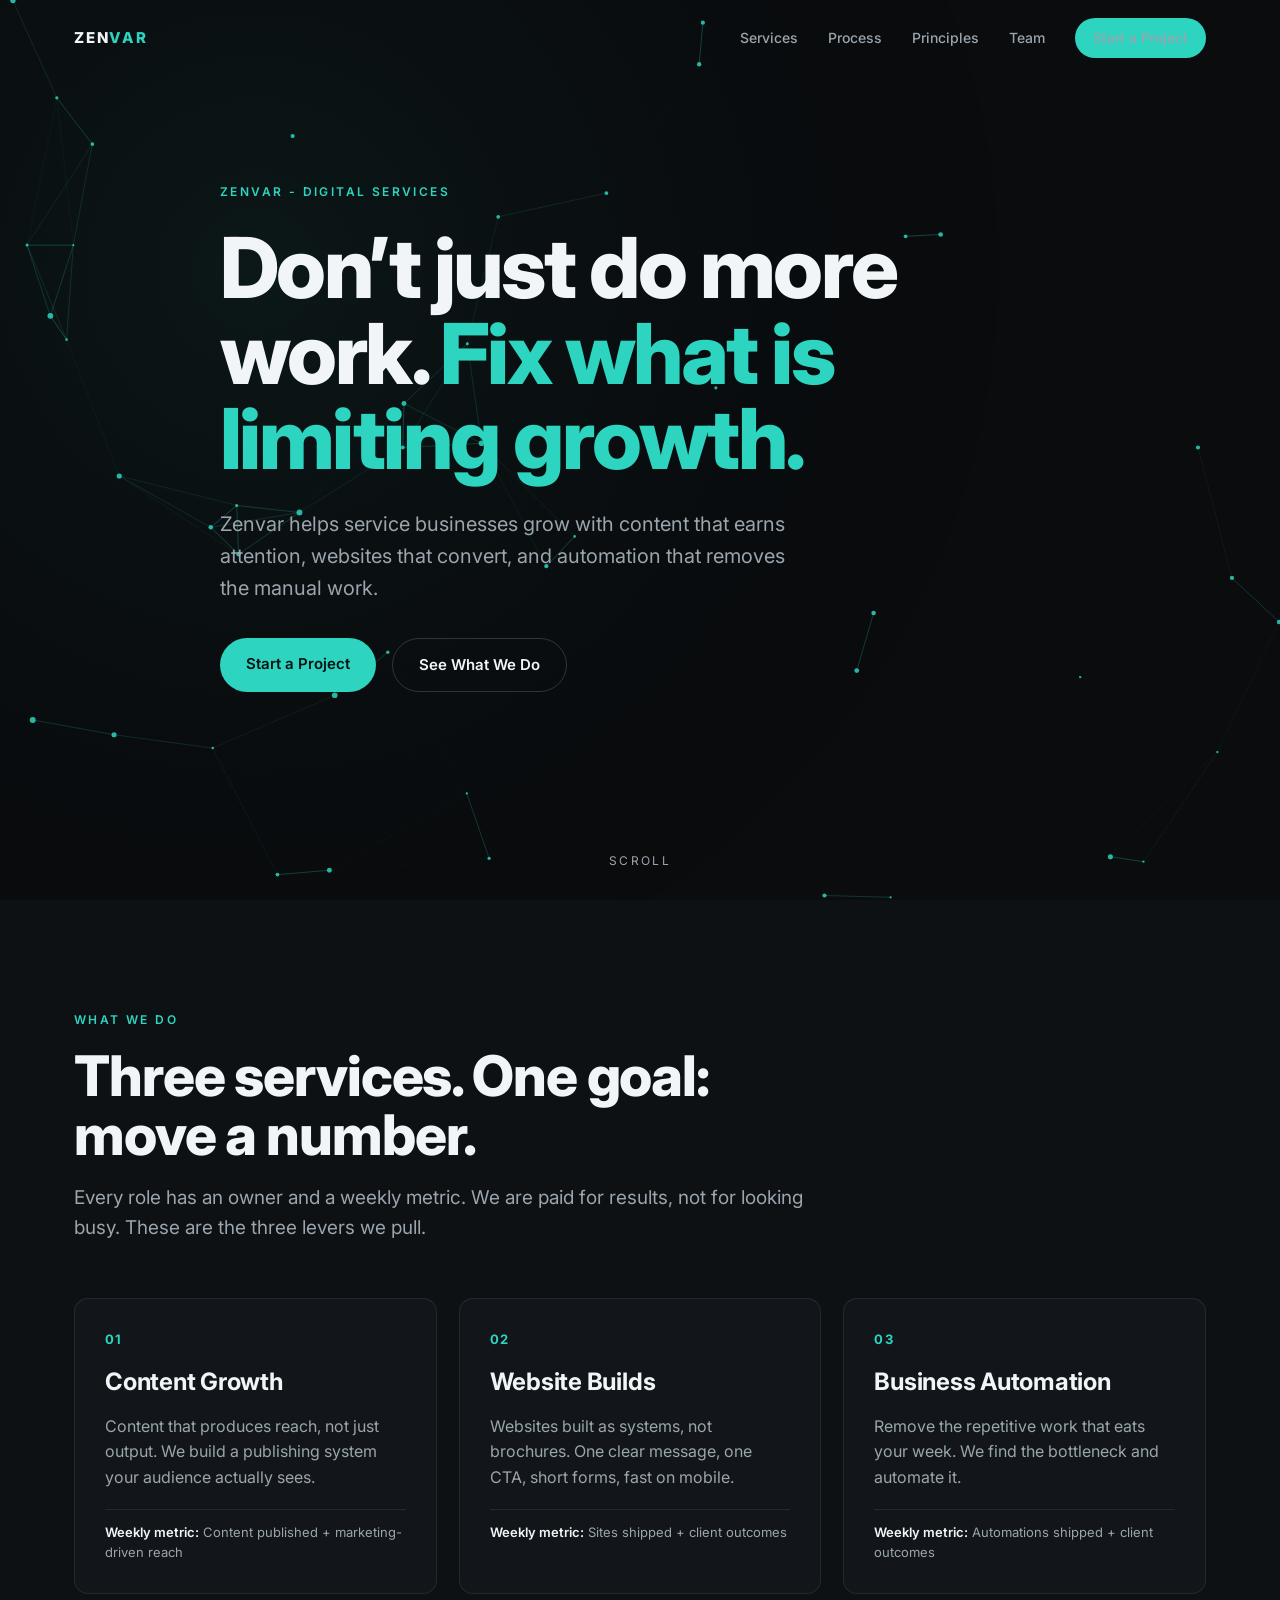
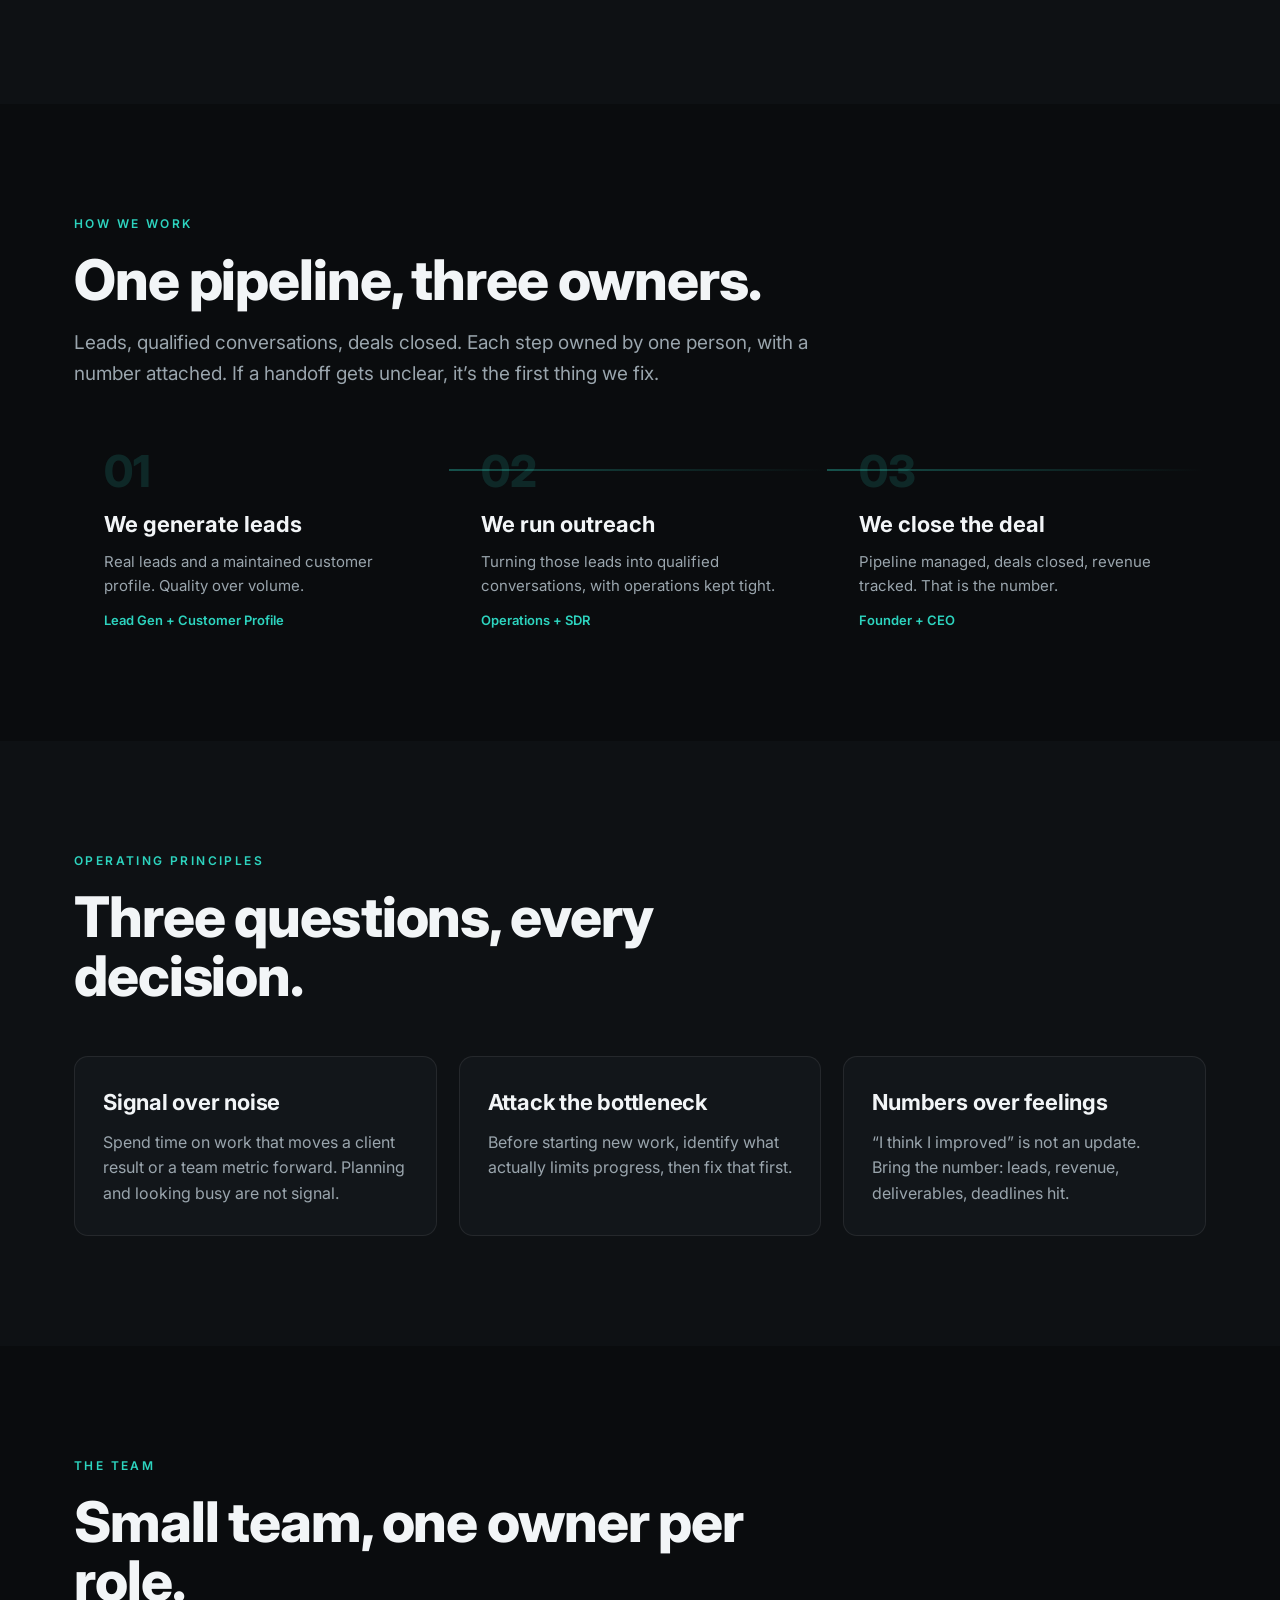
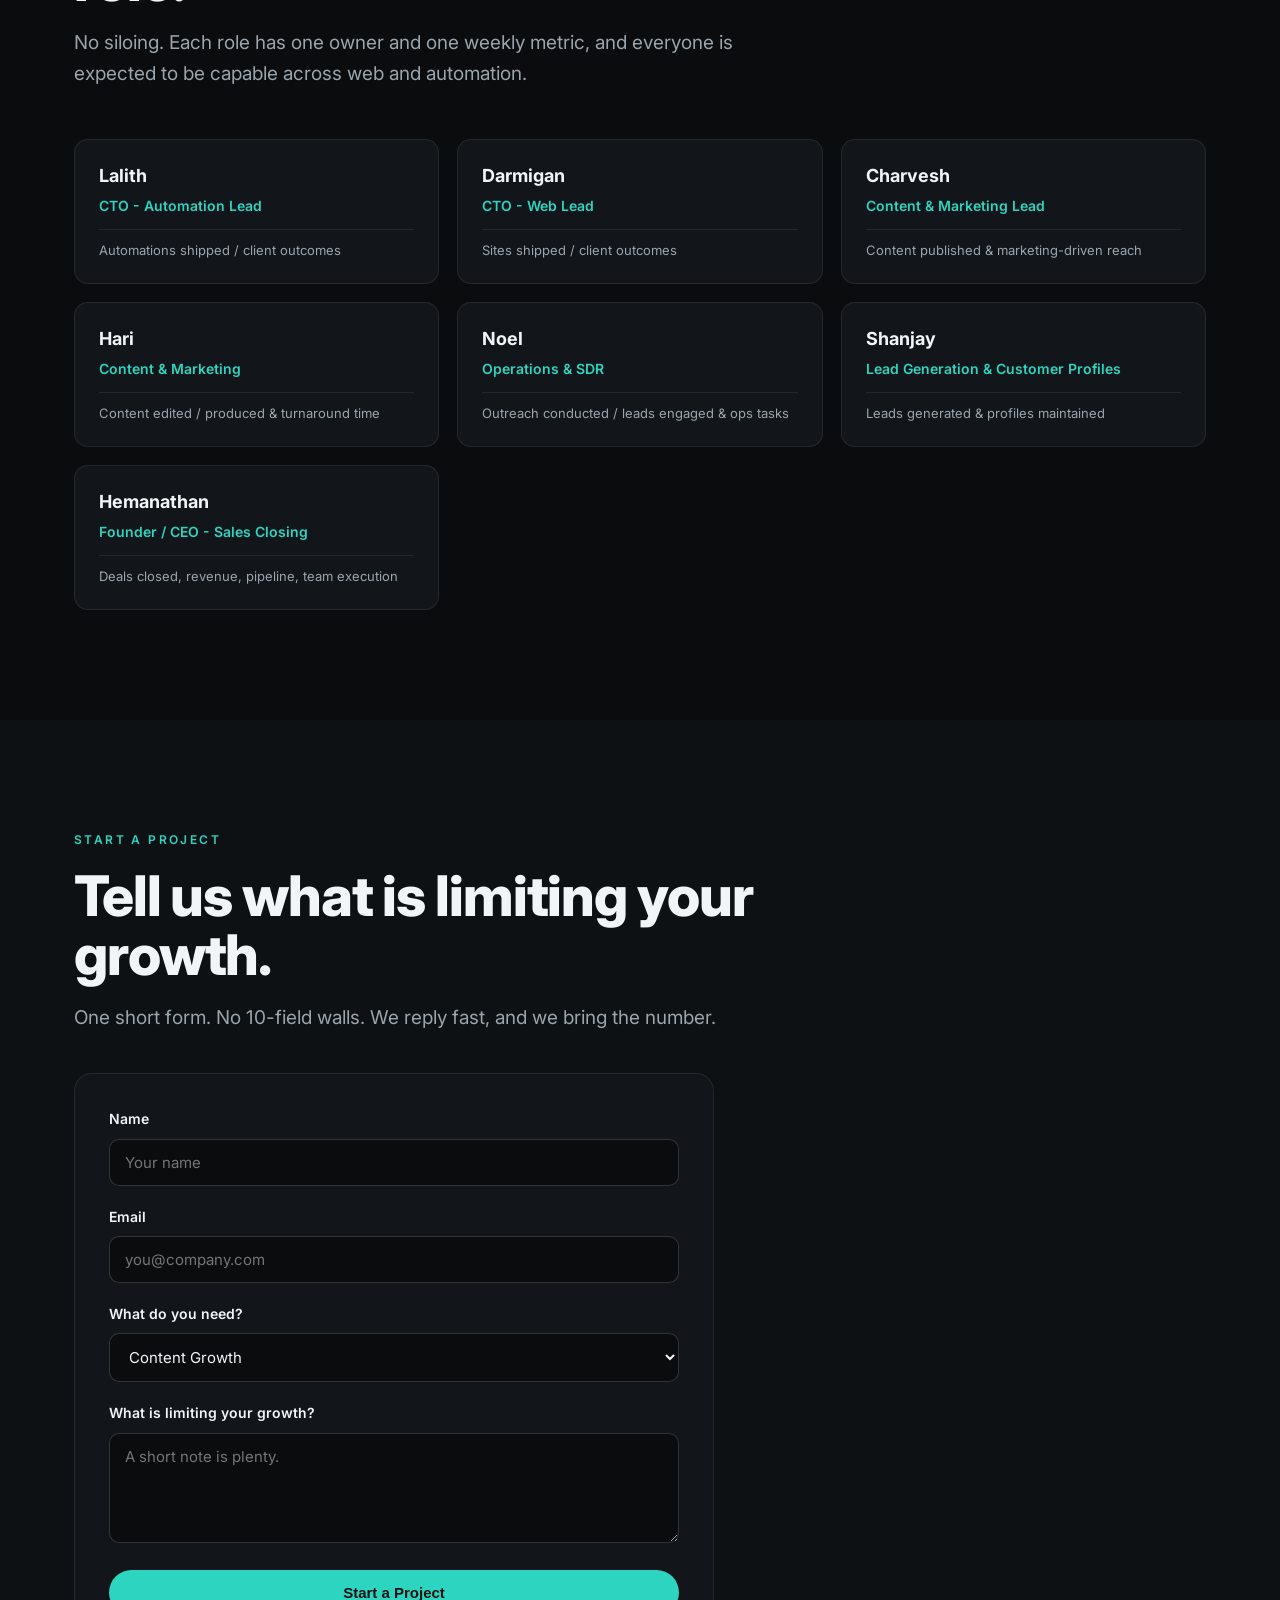
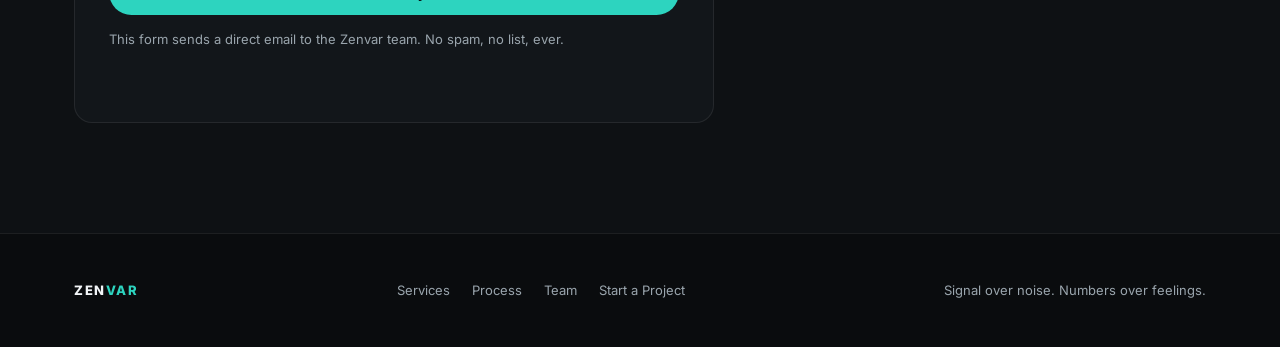
==== index.html @ 906e3342 "Deploy Zenvar cinematic site to GitHub Pages" ====
<!DOCTYPE html>
<html lang="en">
<head>
<meta charset="UTF-8" />
<meta name="viewport" content="width=device-width, initial-scale=1.0" />
<title>Zenvar — Content growth, website builds, and automation that fix what limits growth</title>
<meta name="description" content="Zenvar helps service businesses grow with content that earns attention, websites that convert, and automation that removes manual work. Signal over noise, numbers over feelings." />
<meta property="og:title" content="Zenvar — Digital services that fix what limits growth" />
<meta property="og:description" content="Content growth, website builds, and business automation. A small team, one owner per role, one metric each." />
<meta property="og:type" content="website" />
<meta name="theme-color" content="#0a0c0e" />
<link rel="preconnect" href="https://fonts.googleapis.com" />
<link rel="preconnect" href="https://fonts.gstatic.com" crossorigin />
<link href="https://fonts.googleapis.com/css2?family=Inter:wght@400;500;600;700;800&display=swap" rel="stylesheet" />
<style>
  :root {
    --bg: #0a0c0e;
    --bg-2: #0e1114;
    --panel: #12161a;
    --line: rgba(255,255,255,0.08);
    --line-strong: rgba(255,255,255,0.16);
    --text: #f2f5f7;
    --muted: #9aa5ad;
    --accent: #2dd4bf;
    --accent-dim: rgba(45,212,191,0.14);
    --radius: 14px;
    --maxw: 1180px;
    --font: 'Inter', system-ui, -apple-system, Segoe UI, Roboto, sans-serif;
  }
  * { box-sizing: border-box; margin: 0; padding: 0; }
  html { scroll-behavior: smooth; }
  body {
    font-family: var(--font);
    background: var(--bg);
    color: var(--text);
    line-height: 1.6;
    -webkit-font-smoothing: antialiased;
    overflow-x: hidden;
  }
  a { color: inherit; text-decoration: none; }
  .container { max-width: var(--maxw); margin: 0 auto; padding: 0 24px; }

  /* ---------- NAV ---------- */
  header {
    position: fixed; top: 0; left: 0; right: 0; z-index: 100;
    padding: 18px 0;
    transition: background 0.3s, box-shadow 0.3s;
  }
  header.scrolled {
    background: rgba(10,12,14,0.85);
    backdrop-filter: blur(12px);
    border-bottom: 1px solid var(--line);
  }
  nav.container { display: flex; align-items: center; justify-content: space-between; }
  .brand { font-weight: 800; letter-spacing: 0.12em; font-size: 15px; color: var(--text); text-transform: uppercase; }
  .brand span { color: var(--accent); }
  .nav-links { display: flex; gap: 30px; align-items: center; }
  .nav-links a { font-size: 14px; color: var(--muted); transition: color 0.2s; font-weight: 500; }
  .nav-links a:hover { color: var(--text); }
  .nav-cta {
    font-size: 14px; font-weight: 600;
    color: #061214;
    background: var(--accent);
    padding: 9px 18px; border-radius: 999px;
  }
  .nav-cta:hover { background: #3ee0c9; }
  @media (max-width: 720px) { .nav-links a:not(.nav-cta) { display: none; } }

  /* ---------- HERO ---------- */
  .hero {
    position: relative;
    min-height: 100vh;
    display: flex; align-items: center;
    padding-top: 80px;
    overflow: hidden;
  }
  .hero-bg {
    position: absolute; inset: 0; z-index: 0;
  }
  .hero label {
    position: relative; z-index: 2;
    display: inline-block;
    font-size: 12px; font-weight: 600; letter-spacing: 0.2em;
    text-transform: uppercase; color: var(--accent);
    margin-bottom: 24px;
  }
  .hero h1 {
    position: relative; z-index: 2;
    font-size: clamp(44px, 7.5vw, 84px);
    line-height: 1.02;
    font-weight: 800;
    letter-spacing: -0.03em;
    max-width: 15ch;
  }
  .hero h1 .accent { color: var(--accent); }
  .hero p.sub {
    position: relative; z-index: 2;
    font-size: clamp(17px, 2vw, 20px);
    color: var(--muted);
    max-width: 46ch;
    margin: 26px 0 34px;
    font-weight: 400;
  }
  .hero-ctas {
    position: relative; z-index: 2;
    display: flex; gap: 16px; flex-wrap: wrap;
  }
  .btn {
    font-size: 15px; font-weight: 600;
    padding: 14px 26px; border-radius: 999px;
    display: inline-block; cursor: pointer; border: none;
    transition: transform 0.15s, background 0.2s, box-shadow 0.2s;
  }
  .btn-primary {
    background: var(--accent); color: #061214;
  }
  .btn-primary:hover { background: #3ee0c9; transform: translateY(-1px); }
  .btn-ghost {
    background: transparent; color: var(--text);
    border: 1px solid var(--line-strong);
  }
  .btn-ghost:hover { border-color: var(--accent); color: var(--accent); }

  .scroll-hint {
    position: absolute; bottom: 30px; left: 50%; transform: translateX(-50%);
    color: var(--muted); font-size: 12px; letter-spacing: 0.2em; text-transform: uppercase;
    z-index: 2;
  }

  /* ---------- SECTIONS GENERAL ---------- */
  section { padding: 110px 0; position: relative; }
  .section-label {
    font-size: 12px; font-weight: 600; letter-spacing: 0.2em;
    text-transform: uppercase; color: var(--accent); margin-bottom: 18px;
  }
  h2.sec {
    font-size: clamp(34px, 5vw, 56px);
    line-height: 1.05; font-weight: 800; letter-spacing: -0.02em;
    max-width: 20ch; margin-bottom: 18px;
  }
  .sec-lead { font-size: 19px; color: var(--muted); max-width: 62ch; }

  /* ---------- SERVICES ---------- */
  #services { background: var(--bg-2); }
  .svc-grid { display: grid; grid-template-columns: repeat(3, 1fr); gap: 22px; margin-top: 54px; }
  @media (max-width: 900px) { .svc-grid { grid-template-columns: 1fr; } }
  .svc-card {
    background: var(--panel); border: 1px solid var(--line); border-radius: var(--radius);
    padding: 30px; transition: border-color 0.25s, transform 0.25s;
  }
  .svc-card:hover { border-color: var(--accent); transform: translateY(-4px); }
  .svc-num { font-size: 13px; color: var(--accent); font-weight: 700; letter-spacing: 0.1em; }
  .svc-card h3 { font-size: 24px; font-weight: 700; margin: 14px 0 12px; letter-spacing: -0.01em; }
  .svc-card p { color: var(--muted); font-size: 16px; }
  .svc-metric {
    color: var(--muted); font-size: 13px; margin-top: 18px;
    border-top: 1px solid var(--line); padding-top: 12px;
  }
  .svc-metric b { color: var(--text); font-weight: 600; }

  /* ---------- PIPELINE ---------- */
  #pipeline { position: relative; overflow: hidden; }
  .pipe { display: grid; grid-template-columns: repeat(3, 1fr); gap: 0; margin-top: 60px; position: relative; }
  @media (max-width: 820px) { .pipe { grid-template-columns: 1fr; gap: 20px; } }
  .pipe-step { padding: 0 30px; position: relative; }
  @media (min-width: 821px) {
    .pipe-step:not(:first-child)::before {
      content: ""; position: absolute; left: -2px; top: 20px;
      width: calc(100% - 0px); height: 2px; background: linear-gradient(90deg, var(--accent), transparent);
      opacity: 0.35;
    }
  }
  .pipe-step .step-no { font-size: 44px; font-weight: 800; color: var(--accent-dim); line-height: 1; }
  .pipe-step h3 { font-size: 22px; font-weight: 700; margin: 14px 0 8px; }
  .pipe-step p { color: var(--muted); font-size: 15px; }
  .pipe-step .owner { font-size: 13px; color: var(--accent); font-weight: 600; margin-top: 12px; }

  /* ---------- PRINCIPLES ---------- */
  #principles { background: var(--bg-2); }
  .principle-list { margin-top: 50px; display: grid; grid-template-columns: repeat(3,1fr); gap: 22px; }
  @media (max-width: 900px) { .principle-list { grid-template-columns: 1fr; } }
  .principle {
    border: 1px solid var(--line); border-radius: var(--radius); padding: 28px;
    background: var(--panel);
  }
  .principle b { display: block; font-size: 22px; font-weight: 700; margin-bottom: 10px; letter-spacing: -0.01em; }
  .principle p { color: var(--muted); font-size: 16px; }

  /* ---------- TEAM ---------- */
  .team-grid { display: grid; grid-template-columns: repeat(3,1fr); gap: 18px; margin-top: 50px; }
  @media (max-width: 900px) { .team-grid { grid-template-columns: 1fr 1fr; } }
  @media (max-width: 560px) { .team-grid { grid-template-columns: 1fr; } }
  .member {
    border: 1px solid var(--line); border-radius: var(--radius); padding: 22px 24px;
    background: var(--panel);
  }
  .member .name { font-size: 18px; font-weight: 700; }
  .member .role { color: var(--accent); font-size: 14px; font-weight: 600; margin-top: 4px; }
  .member .metric { color: var(--muted); font-size: 13px; margin-top: 12px; border-top: 1px solid var(--line); padding-top: 10px; }

  /* ---------- FORM ---------- */
  #contact { background: var(--bg-2); }
  .form-wrap {
    max-width: 640px; margin-top: 40px;
    background: var(--panel); border: 1px solid var(--line); border-radius: 18px; padding: 34px;
  }
  .form-row { margin-bottom: 20px; }
  .form-row label { display: block; font-size: 14px; font-weight: 600; margin-bottom: 8px; }
  .form-row input, .form-row textarea, .form-row select {
    width: 100%; padding: 13px 15px; border-radius: 10px;
    background: var(--bg); border: 1px solid var(--line-strong); color: var(--text);
    font-size: 15px; font-family: inherit; transition: border-color 0.2s;
  }
  .form-row input:focus, .form-row textarea:focus, .form-row select:focus {
    outline: none; border-color: var(--accent);
  }
  .form-row textarea { min-height: 110px; resize: vertical; }
  .form-note { font-size: 13px; color: var(--muted); margin-top: 14px; }
  #form-status { margin-top: 16px; font-size: 15px; font-weight: 600; min-height: 22px; }
  #form-status.ok { color: var(--accent); }
  #form-status.err { color: #f87171; }

  /* ---------- FOOTER ---------- */
  footer { padding: 46px 0; border-top: 1px solid var(--line); }
  .footer-wrap { display: flex; justify-content: space-between; gap: 20px; flex-wrap: wrap; }
  .footer-wrap .brand { font-size: 13px; }
  .footer-meta { font-size: 13px; color: var(--muted); }
  .footer-nav { display: flex; gap: 22px; font-size: 13px; color: var(--muted); }
  .footer-nav a:hover { color: var(--text); }

  /* ---------- REVEAL ANIMATION (reduced-motion friendly) ---------- */
  .reveal { opacity: 0; transform: translateY(24px); transition: opacity 0.7s cubic-bezier(.2,.7,.2,1), transform 0.7s cubic-bezier(.2,.7,.2,1); }
  .reveal.visible { opacity: 1; transform: none; }
  @media (prefers-reduced-motion: reduce) {
    html { scroll-behavior: auto; }
    .reveal { opacity: 1; transform: none; transition: none; }
  }
</style>
</head>
<body>

<header id="header">
  <nav class="container">
    <a class="brand" href="#top">Zen<span>var</span></a>
    <div class="nav-links">
      <a href="#services">Services</a>
      <a href="#pipeline">Process</a>
      <a href="#principles">Principles</a>
      <a href="#team">Team</a>
      <a href="#contact" class="nav-cta">Start a Project</a>
    </div>
  </nav>
</header>

<!-- HERO -->
<section class="hero" id="top">
  <canvas class="hero-bg" id="heroBg" aria-hidden="true"></canvas>
  <div class="container">
    <label>Zenvar - Digital Services</label>
    <h1>Don&rsquo;t just do more work. <span class="accent">Fix what is limiting growth.</span></h1>
    <p class="sub">Zenvar helps service businesses grow with content that earns attention, websites that convert, and automation that removes the manual work.</p>
    <div class="hero-ctas">
      <a href="#contact" class="btn btn-primary">Start a Project</a>
      <a href="#services" class="btn btn-ghost">See What We Do</a>
    </div>
  </div>
  <div class="scroll-hint">Scroll</div>
</section>

<!-- SERVICES -->
<section id="services">
  <div class="container">
    <div class="section-label reveal">What we do</div>
    <h2 class="sec reveal">Three services. One goal: move a number.</h2>
    <p class="sec-lead reveal">Every role has an owner and a weekly metric. We are paid for results, not for looking busy. These are the three levers we pull.</p>

    <div class="svc-grid">
      <div class="svc-card reveal">
        <div class="svc-num">01</div>
        <h3>Content Growth</h3>
        <p>Content that produces reach, not just output. We build a publishing system your audience actually sees.</p>
        <div class="svc-metric"><b>Weekly metric:</b> Content published + marketing-driven reach</div>
      </div>
      <div class="svc-card reveal">
        <div class="svc-num">02</div>
        <h3>Website Builds</h3>
        <p>Websites built as systems, not brochures. One clear message, one CTA, short forms, fast on mobile.</p>
        <div class="svc-metric"><b>Weekly metric:</b> Sites shipped + client outcomes</div>
      </div>
      <div class="svc-card reveal">
        <div class="svc-num">03</div>
        <h3>Business Automation</h3>
        <p>Remove the repetitive work that eats your week. We find the bottleneck and automate it.</p>
        <div class="svc-metric"><b>Weekly metric:</b> Automations shipped + client outcomes</div>
      </div>
    </div>
  </div>
</section>

<!-- PIPELINE -->
<section id="pipeline">
  <div class="container">
    <div class="section-label reveal">How we work</div>
    <h2 class="sec reveal">One pipeline, three owners.</h2>
    <p class="sec-lead reveal">Leads, qualified conversations, deals closed. Each step owned by one person, with a number attached. If a handoff gets unclear, it&rsquo;s the first thing we fix.</p>

    <div class="pipe">
      <div class="pipe-step reveal">
        <div class="step-no">01</div>
        <h3>We generate leads</h3>
        <p>Real leads and a maintained customer profile. Quality over volume.</p>
        <div class="owner">Lead Gen + Customer Profile</div>
      </div>
      <div class="pipe-step reveal">
        <div class="step-no">02</div>
        <h3>We run outreach</h3>
        <p>Turning those leads into qualified conversations, with operations kept tight.</p>
        <div class="owner">Operations + SDR</div>
      </div>
      <div class="pipe-step reveal">
        <div class="step-no">03</div>
        <h3>We close the deal</h3>
        <p>Pipeline managed, deals closed, revenue tracked. That is the number.</p>
        <div class="owner">Founder + CEO</div>
      </div>
    </div>
  </div>
</section>

<!-- PRINCIPLES -->
<section id="principles">
  <div class="container">
    <div class="section-label reveal">Operating principles</div>
    <h2 class="sec reveal">Three questions, every decision.</h2>
    <div class="principle-list">
      <div class="principle reveal">
        <b>Signal over noise</b>
        <p>Spend time on work that moves a client result or a team metric forward. Planning and looking busy are not signal.</p>
      </div>
      <div class="principle reveal">
        <b>Attack the bottleneck</b>
        <p>Before starting new work, identify what actually limits progress, then fix that first.</p>
      </div>
      <div class="principle reveal">
        <b>Numbers over feelings</b>
        <p>&ldquo;I think I improved&rdquo; is not an update. Bring the number: leads, revenue, deliverables, deadlines hit.</p>
      </div>
    </div>
  </div>
</section>

<!-- TEAM -->
<section id="team">
  <div class="container">
    <div class="section-label reveal">The team</div>
    <h2 class="sec reveal">Small team, one owner per role.</h2>
    <p class="sec-lead reveal">No siloing. Each role has one owner and one weekly metric, and everyone is expected to be capable across web and automation.</p>

    <div class="team-grid">
      <div class="member reveal">
        <div class="name">Lalith</div>
        <div class="role">CTO - Automation Lead</div>
        <div class="metric">Automations shipped / client outcomes</div>
      </div>
      <div class="member reveal">
        <div class="name">Darmigan</div>
        <div class="role">CTO - Web Lead</div>
        <div class="metric">Sites shipped / client outcomes</div>
      </div>
      <div class="member reveal">
        <div class="name">Charvesh</div>
        <div class="role">Content &amp; Marketing Lead</div>
        <div class="metric">Content published &amp; marketing-driven reach</div>
      </div>
      <div class="member reveal">
        <div class="name">Hari</div>
        <div class="role">Content &amp; Marketing</div>
        <div class="metric">Content edited / produced &amp; turnaround time</div>
      </div>
      <div class="member reveal">
        <div class="name">Noel</div>
        <div class="role">Operations &amp; SDR</div>
        <div class="metric">Outreach conducted / leads engaged &amp; ops tasks</div>
      </div>
      <div class="member reveal">
        <div class="name">Shanjay</div>
        <div class="role">Lead Generation &amp; Customer Profiles</div>
        <div class="metric">Leads generated &amp; profiles maintained</div>
      </div>
      <div class="member reveal">
        <div class="name">Hemanathan</div>
        <div class="role">Founder / CEO - Sales Closing</div>
        <div class="metric">Deals closed, revenue, pipeline, team execution</div>
      </div>
    </div>
  </div>
</section>

<!-- CONTACT / FORM -->
<section id="contact">
  <div class="container">
    <div class="section-label reveal">Start a project</div>
    <h2 class="sec reveal">Tell us what is limiting your growth.</h2>
    <p class="sec-lead reveal">One short form. No 10-field walls. We reply fast, and we bring the number.</p>

    <div class="form-wrap reveal">
      <form id="leadForm" novalidate>
        <div class="form-row">
          <label for="name">Name</label>
          <input type="text" id="name" name="name" required autocomplete="name" placeholder="Your name" />
        </div>
        <div class="form-row">
          <label for="email">Email</label>
          <input type="email" id="email" name="email" required autocomplete="email" placeholder="you@company.com" />
        </div>
        <div class="form-row">
          <label for="service">What do you need?</label>
          <select id="service" name="service">
            <option value="content">Content Growth</option>
            <option value="website">Website Build</option>
            <option value="automation">Business Automation</option>
            <option value="all">Not sure yet</option>
          </select>
        </div>
        <div class="form-row">
          <label for="msg">What is limiting your growth?</label>
          <textarea id="msg" name="message" placeholder="A short note is plenty."></textarea>
        </div>
        <button type="submit" class="btn btn-primary" style="width:100%">Start a Project</button>
        <p class="form-note">This form sends a direct email to the Zenvar team. No spam, no list, ever.</p>
        <p id="form-status" role="status" aria-live="polite"></p>
      </form>
    </div>
  </div>
</section>

<footer>
  <div class="container footer-wrap">
    <div class="brand">Zen<span>var</span></div>
    <div class="footer-nav">
      <a href="#services">Services</a>
      <a href="#pipeline">Process</a>
      <a href="#team">Team</a>
      <a href="#contact">Start a Project</a>
    </div>
    <div class="footer-meta">Signal over noise. Numbers over feelings.</div>
  </div>
</footer>

<script>
  /* ---------- NAV SCROLL ---------- */
  var header = document.getElementById('header');
  window.addEventListener('scroll', function () {
    if (window.scrollY > 10) header.classList.add('scrolled');
    else header.classList.remove('scrolled');
  }, { passive: true });

  /* ---------- REVEAL ON SCROLL ---------- */
  var revealEls = document.querySelectorAll('.reveal');
  var io = new IntersectionObserver(function (entries) {
    entries.forEach(function (e) {
      if (e.isIntersecting) { e.target.classList.add('visible'); io.unobserve(e.target); }
    });
  }, { threshold: 0.12 });
  revealEls.forEach(function (el) { io.observe(el); });

  /* ---------- CODE-GENERATED ABSTRACT HERO VISUAL ----------
     Animated system-network drawn on canvas. Dark, precise, on brand.
     Respects prefers-reduced-motion (renders one static frame). */
  (function () {
    var canvas = document.getElementById('heroBg');
    var ctx = canvas.getContext('2d');
    var reduce = window.matchMedia('(prefers-reduced-motion: reduce)').matches;

    function size() {
      var parent = canvas.parentElement;
      canvas.width = parent.offsetWidth;
      canvas.height = parent.offsetHeight;
    }
    size(); window.addEventListener('resize', size);

    var nodes = [];
    var N = 46;
    function init() {
      nodes = [];
      for (var i = 0; i < N; i++) {
        nodes.push({
          x: Math.random(), y: Math.random(),
          vx: (Math.random() - 0.5) * 0.0006,
          vy: (Math.random() - 0.5) * 0.0006,
          r: 1 + Math.random() * 2
        });
      }
    }
    init();

    var ACCENT_R = 45, ACCENT_G = 212, ACCENT_B = 191;

    function draw() {
      var w = canvas.width, h = canvas.height;
      if (!w || !h) { requestAnimationFrame(draw); return; }
      ctx.clearRect(0, 0, w, h);
      // subtle base glow
      var g = ctx.createRadialGradient(w*0.2, h*0.3, 0, w*0.2, h*0.3, w*0.6);
      g.addColorStop(0, 'rgba(45,212,191,0.06)');
      g.addColorStop(1, 'rgba(0,0,0,0)');
      ctx.fillStyle = g; ctx.fillRect(0,0,w,h);

      // links
      for (var i = 0; i < nodes.length; i++) {
        for (var j = i+1; j < nodes.length; j++) {
          var dx = (nodes[i].x - nodes[j].x) * w;
          var dy = (nodes[i].y - nodes[j].y) * h;
          var d = Math.sqrt(dx*dx + dy*dy);
          if (d < 170) {
            var a = (1 - d/170) * 0.35;
            ctx.strokeStyle = 'rgba(' + ACCENT_R + ',' + ACCENT_G + ',' + ACCENT_B + ',' + a + ')';
            ctx.lineWidth = 1;
            ctx.beginPath();
            ctx.moveTo(nodes[i].x*w, nodes[i].y*h);
            ctx.lineTo(nodes[j].x*w, nodes[j].y*h);
            ctx.stroke();
          }
        }
      }
      // nodes
      for (var k = 0; k < nodes.length; k++) {
        var n = nodes[k];
        ctx.fillStyle = 'rgba(' + ACCENT_R + ',' + ACCENT_G + ',' + ACCENT_B + ',0.85)';
        ctx.beginPath();
        ctx.arc(n.x*w, n.y*h, n.r, 0, Math.PI*2);
        ctx.fill();
      }
      if (reduce) return; // single static frame
      requestAnimationFrame(draw);
    }

    function step() {
      if (reduce) { draw(); return; }
      for (var i = 0; i < nodes.length; i++) {
        nodes[i].x += nodes[i].vx;
        nodes[i].y += nodes[i].vy;
        if (nodes[i].x < 0 || nodes[i].x > 1) nodes[i].vx *= -1;
        if (nodes[i].y < 0 || nodes[i].y > 1) nodes[i].vy *= -1;
      }
      draw();
    }
    setInterval(step, 16);
  })();

  /* ---------- LEAD FORM ----------
     Honest static-site delivery: opens a mailto so leads reach the team directly.
     When Deliverable 2's backend is live, swap this to POST to the API. */
  document.getElementById('leadForm').addEventListener('submit', function (e) {
    e.preventDefault();
    var f = this,
        name = document.getElementById('name').value.trim(),
        email = document.getElementById('email').value.trim(),
        service = document.getElementById('service').value,
        msg = document.getElementById('msg').value.trim(),
        status = document.getElementById('form-status');

    if (!name || !/^[^@\s]+@[^@\s]+\.[^@\s]+$/.test(email)) {
      status.className = 'err';
      status.textContent = 'Please add your name and a valid email.';
      return;
    }
    var subject = encodeURIComponent('Project inquiry from ' + name);
    var body = encodeURIComponent(
      'Name: ' + name + '\n' +
      'Email: ' + email + '\n' +
      'Service: ' + service + '\n\n' +
      'What is limiting your growth?\n' + msg
    );
    // Replace with the real team inbox.
    window.location.href = 'mailto:hello@zenvar.co?subject=' + subject + '&body=' + body;
    status.className = 'ok';
    status.textContent = 'Opening your email app. Thanks for reaching out.';
  });
</script>
</body>
</html>
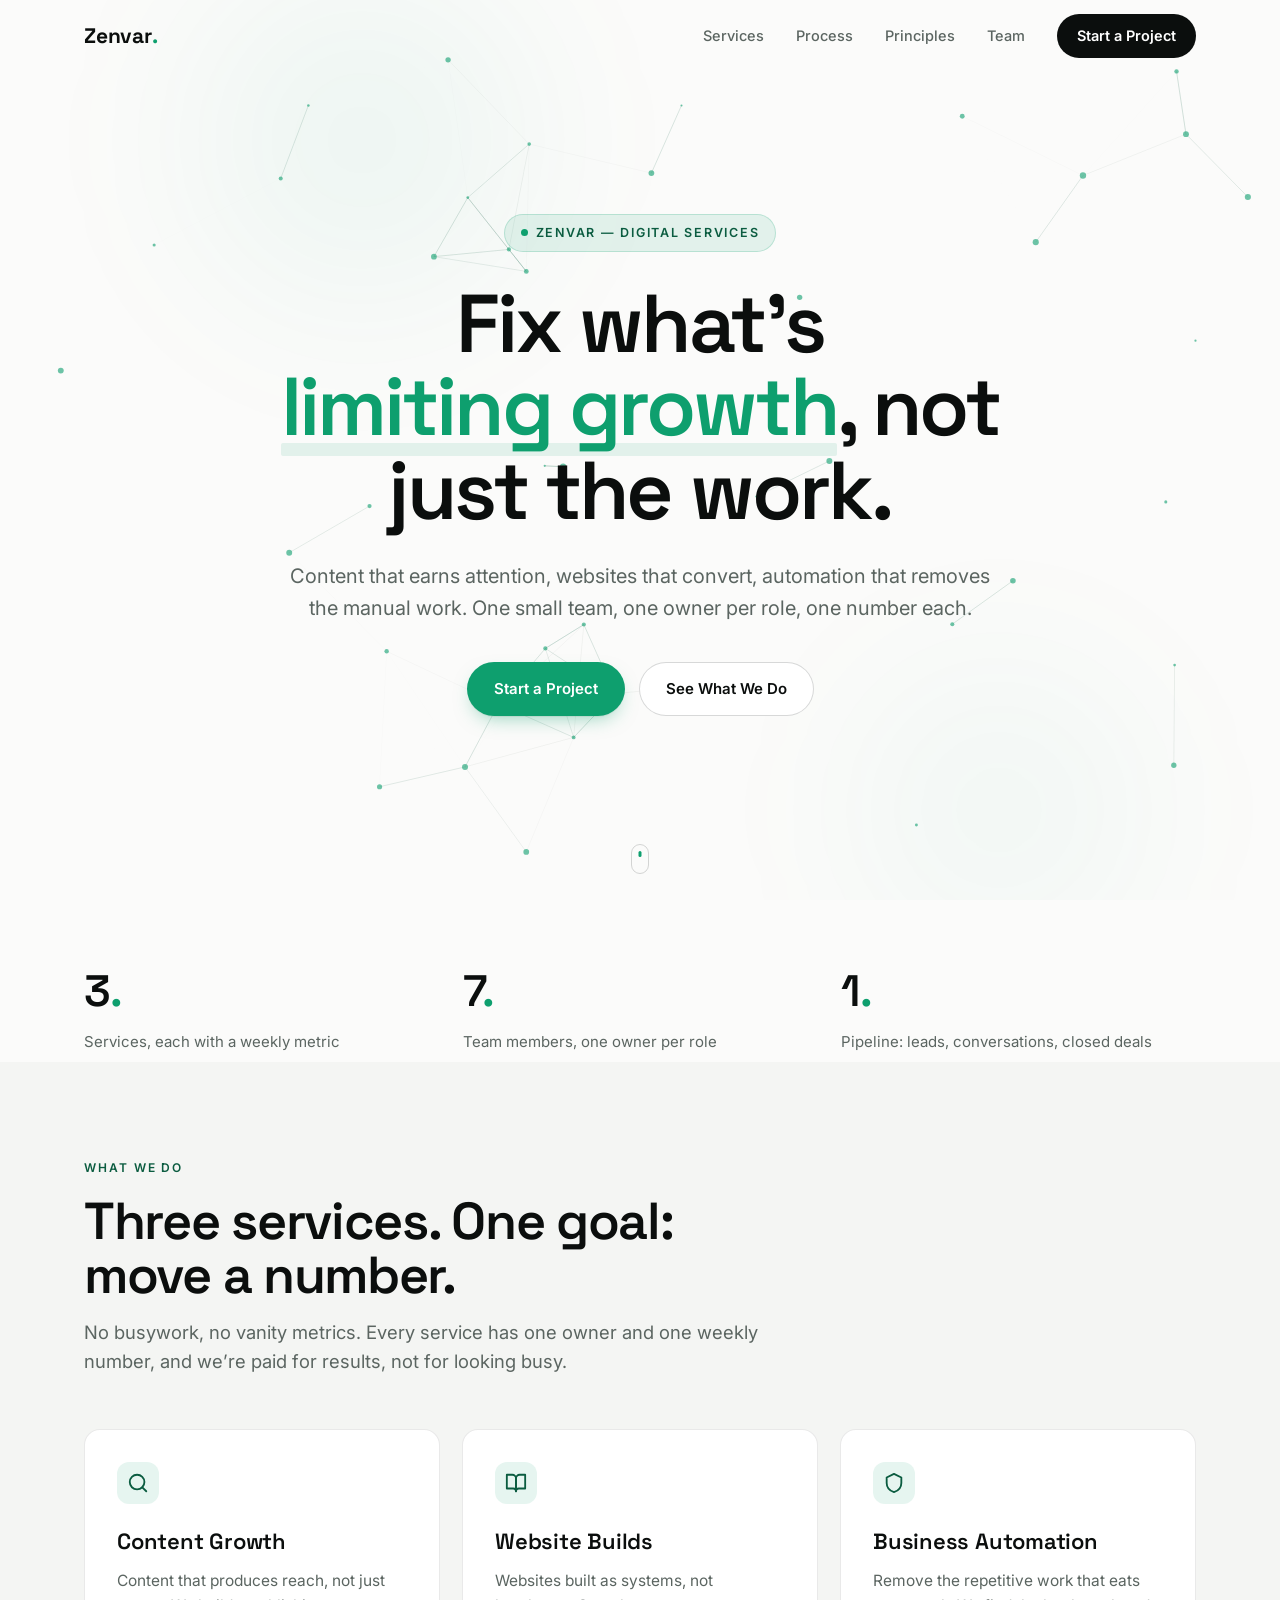
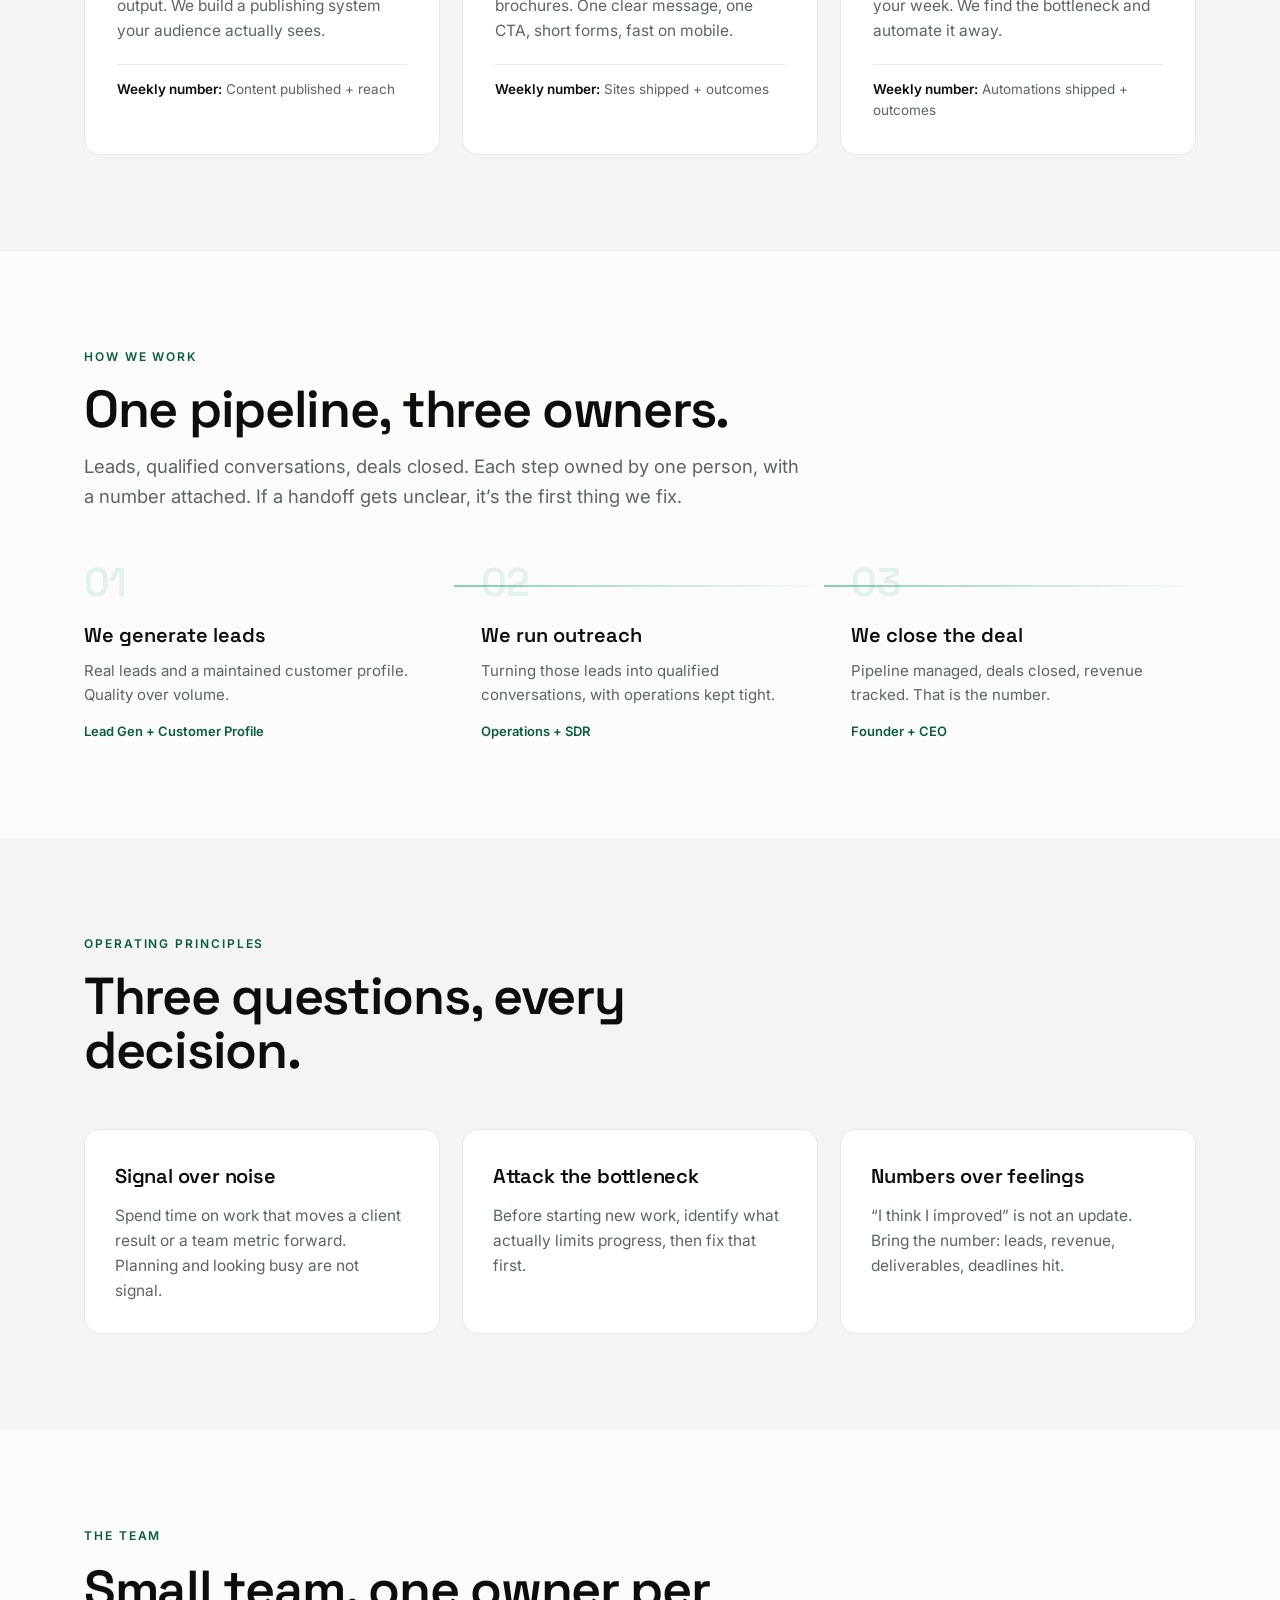
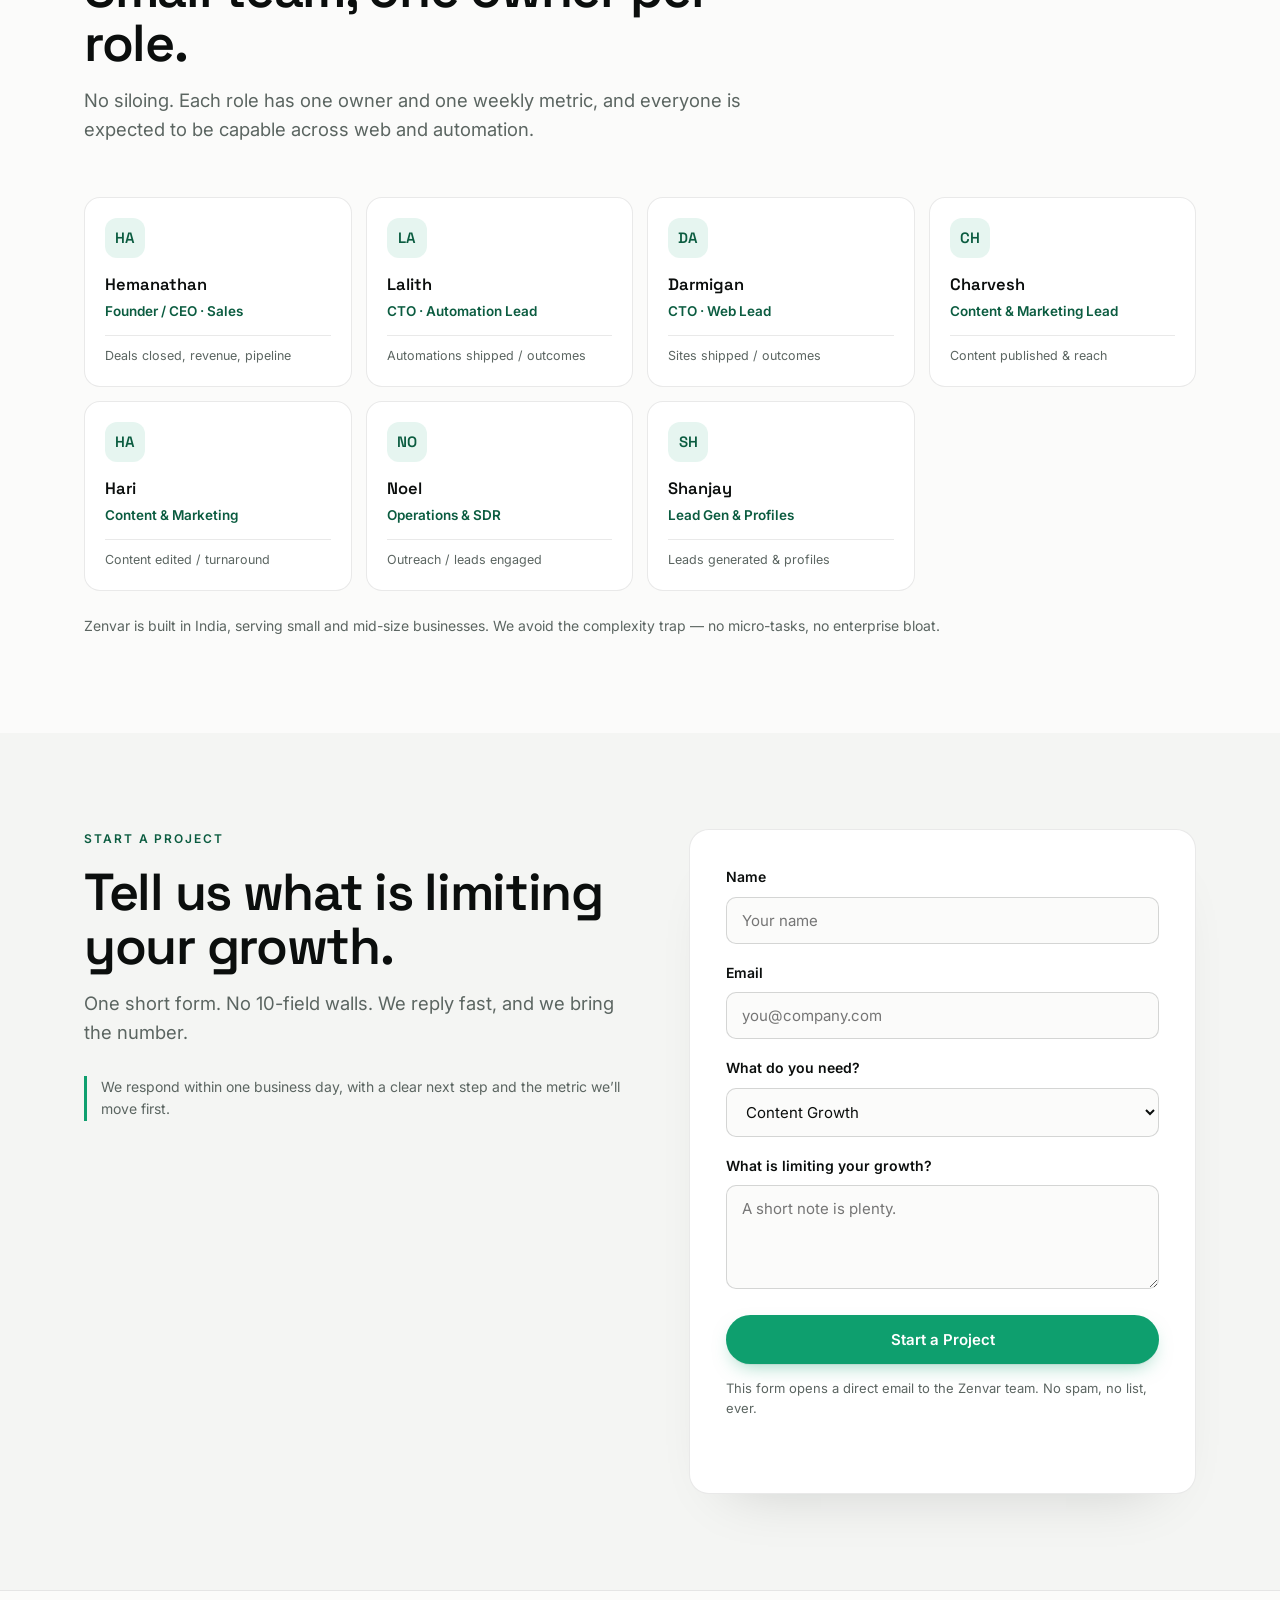
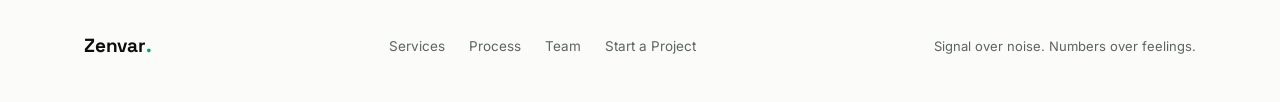
==== commit d5bb5ec1: "Redesign Zenvar as premium light & clean site with CSS/JS animated hero" ====
--- a/index.html
+++ b/index.html
@@ -3,237 +3,324 @@
 <head>
 <meta charset="UTF-8" />
 <meta name="viewport" content="width=device-width, initial-scale=1.0" />
-<title>Zenvar — Content growth, website builds, and automation that fix what limits growth</title>
+<title>Zenvar — Content, Websites &amp; Automation that move a number</title>
 <meta name="description" content="Zenvar helps service businesses grow with content that earns attention, websites that convert, and automation that removes manual work. Signal over noise, numbers over feelings." />
 <meta property="og:title" content="Zenvar — Digital services that fix what limits growth" />
 <meta property="og:description" content="Content growth, website builds, and business automation. A small team, one owner per role, one metric each." />
 <meta property="og:type" content="website" />
-<meta name="theme-color" content="#0a0c0e" />
+<meta name="theme-color" content="#FBFBFA" />
 <link rel="preconnect" href="https://fonts.googleapis.com" />
 <link rel="preconnect" href="https://fonts.gstatic.com" crossorigin />
-<link href="https://fonts.googleapis.com/css2?family=Inter:wght@400;500;600;700;800&display=swap" rel="stylesheet" />
+<link href="https://fonts.googleapis.com/css2?family=Space+Grotesk:wght@500;600;700&family=Inter:wght@400;500;600;700&display=swap" rel="stylesheet" />
 <style>
   :root {
-    --bg: #0a0c0e;
-    --bg-2: #0e1114;
-    --panel: #12161a;
-    --line: rgba(255,255,255,0.08);
-    --line-strong: rgba(255,255,255,0.16);
-    --text: #f2f5f7;
-    --muted: #9aa5ad;
-    --accent: #2dd4bf;
-    --accent-dim: rgba(45,212,191,0.14);
-    --radius: 14px;
-    --maxw: 1180px;
-    --font: 'Inter', system-ui, -apple-system, Segoe UI, Roboto, sans-serif;
+    --bg: #FBFBFA;
+    --bg-2: #F4F5F3;
+    --panel: #FFFFFF;
+    --ink: #0B0E0D;
+    --muted: #5B6561;
+    --line: rgba(11,14,13,0.09);
+    --line-strong: rgba(11,14,13,0.16);
+    --accent: #0E9F6E;
+    --accent-ink: #0B5C40;
+    --accent-soft: rgba(14,159,110,0.10);
+    --ring: rgba(14,159,110,0.45);
+    --radius: 16px;
+    --radius-sm: 10px;
+    --maxw: 1160px;
+    --font-body: 'Inter', system-ui, -apple-system, Segoe UI, Roboto, sans-serif;
+    --font-display: 'Space Grotesk', 'Inter', system-ui, sans-serif;
+    --ease: cubic-bezier(.22,.61,.36,1);
   }
   * { box-sizing: border-box; margin: 0; padding: 0; }
-  html { scroll-behavior: smooth; }
+  html { scroll-behavior: smooth; -webkit-text-size-adjust: 100%; }
   body {
-    font-family: var(--font);
+    font-family: var(--font-body);
     background: var(--bg);
-    color: var(--text);
+    color: var(--ink);
     line-height: 1.6;
     -webkit-font-smoothing: antialiased;
+    text-rendering: optimizeLegibility;
     overflow-x: hidden;
   }
   a { color: inherit; text-decoration: none; }
+  img { max-width: 100%; display: block; }
   .container { max-width: var(--maxw); margin: 0 auto; padding: 0 24px; }
+
+  /* ---------- FOCUS ---------- */
+  :focus-visible { outline: 2px solid var(--ring); outline-offset: 3px; border-radius: 4px; }
 
   /* ---------- NAV ---------- */
   header {
     position: fixed; top: 0; left: 0; right: 0; z-index: 100;
-    padding: 18px 0;
-    transition: background 0.3s, box-shadow 0.3s;
+    transition: background .35s var(--ease), box-shadow .35s var(--ease), border-color .35s var(--ease);
+    border-bottom: 1px solid transparent;
   }
   header.scrolled {
-    background: rgba(10,12,14,0.85);
-    backdrop-filter: blur(12px);
-    border-bottom: 1px solid var(--line);
-  }
-  nav.container { display: flex; align-items: center; justify-content: space-between; }
-  .brand { font-weight: 800; letter-spacing: 0.12em; font-size: 15px; color: var(--text); text-transform: uppercase; }
-  .brand span { color: var(--accent); }
-  .nav-links { display: flex; gap: 30px; align-items: center; }
-  .nav-links a { font-size: 14px; color: var(--muted); transition: color 0.2s; font-weight: 500; }
-  .nav-links a:hover { color: var(--text); }
+    background: rgba(251,251,250,0.82);
+    backdrop-filter: blur(14px) saturate(140%);
+    border-bottom-color: var(--line);
+  }
+  nav.container { display: flex; align-items: center; justify-content: space-between; height: 72px; }
+  .brand {
+    font-family: var(--font-display);
+    font-weight: 700; letter-spacing: -0.01em; font-size: 21px; color: var(--ink);
+    display: inline-flex; align-items: baseline;
+  }
+  .brand .dot { color: var(--accent); }
+  .nav-links { display: flex; gap: 32px; align-items: center; }
+  .nav-links a:not(.nav-cta) {
+    font-size: 14.5px; color: var(--muted); font-weight: 500;
+    transition: color .2s var(--ease); position: relative;
+  }
+  .nav-links a:not(.nav-cta):hover { color: var(--ink); }
   .nav-cta {
-    font-size: 14px; font-weight: 600;
-    color: #061214;
-    background: var(--accent);
-    padding: 9px 18px; border-radius: 999px;
-  }
-  .nav-cta:hover { background: #3ee0c9; }
-  @media (max-width: 720px) { .nav-links a:not(.nav-cta) { display: none; } }
+    font-size: 14.5px; font-weight: 600; color: #fff;
+    background: var(--ink);
+    padding: 10px 20px; border-radius: 999px;
+    transition: transform .18s var(--ease), background .2s var(--ease);
+  }
+  .nav-cta:hover { background: var(--accent); transform: translateY(-1px); }
+  @media (max-width: 760px) { .nav-links a:not(.nav-cta) { display: none; } }
 
   /* ---------- HERO ---------- */
   .hero {
     position: relative;
-    min-height: 100vh;
-    display: flex; align-items: center;
-    padding-top: 80px;
+    min-height: 100svh;
+    display: flex; flex-direction: column; align-items: center; justify-content: center;
+    text-align: center;
+    padding: 120px 0 90px;
     overflow: hidden;
   }
-  .hero-bg {
+  .hero-canvas {
     position: absolute; inset: 0; z-index: 0;
-  }
+    width: 100%; height: 100%;
+  }
+  .hero-glow {
+    position: absolute; z-index: 0; pointer-events: none;
+    border-radius: 50%; filter: blur(70px); opacity: .5;
+    background: radial-gradient(circle, rgba(14,159,110,0.14), transparent 70%);
+  }
+  .hero-glow.a { width: 520px; height: 520px; top: -120px; left: 8%; }
+  .hero-glow.b { width: 460px; height: 460px; bottom: -140px; right: 4%; background: radial-gradient(circle, rgba(14,159,110,0.10), transparent 70%); }
+  .hero > .container { position: relative; z-index: 2; max-width: 900px; }
   .hero label {
-    position: relative; z-index: 2;
-    display: inline-block;
-    font-size: 12px; font-weight: 600; letter-spacing: 0.2em;
-    text-transform: uppercase; color: var(--accent);
-    margin-bottom: 24px;
-  }
+    display: inline-flex; align-items: center; gap: 8px;
+    font-size: 12.5px; font-weight: 600; letter-spacing: .14em;
+    text-transform: uppercase; color: var(--accent-ink);
+    background: var(--accent-soft); border: 1px solid rgba(14,159,110,0.2);
+    padding: 8px 16px; border-radius: 999px; margin-bottom: 30px;
+  }
+  .hero label .pulse { width: 7px; height: 7px; border-radius: 50%; background: var(--accent); animation: pulse 2.4s infinite; }
+  @keyframes pulse { 0%,100% { opacity: 1; transform: scale(1);} 50% { opacity: .4; transform: scale(.8);} }
   .hero h1 {
-    position: relative; z-index: 2;
-    font-size: clamp(44px, 7.5vw, 84px);
+    font-family: var(--font-display);
+    font-size: clamp(42px, 6.6vw, 82px);
     line-height: 1.02;
-    font-weight: 800;
-    letter-spacing: -0.03em;
-    max-width: 15ch;
-  }
-  .hero h1 .accent { color: var(--accent); }
+    font-weight: 600;
+    letter-spacing: -0.035em;
+    max-width: 16ch;
+    margin: 0 auto;
+  }
+  .hero h1 em {
+    font-style: normal;
+    color: var(--accent);
+    position: relative;
+    white-space: nowrap;
+  }
+  .hero h1 em::after {
+    content: ""; position: absolute; left: 0; right: 0; bottom: 0.04em;
+    height: 0.16em; background: var(--accent-soft); z-index: -1; border-radius: 2px;
+  }
   .hero p.sub {
-    position: relative; z-index: 2;
-    font-size: clamp(17px, 2vw, 20px);
+    font-size: clamp(17px, 1.9vw, 20px);
     color: var(--muted);
-    max-width: 46ch;
-    margin: 26px 0 34px;
-    font-weight: 400;
-  }
-  .hero-ctas {
-    position: relative; z-index: 2;
-    display: flex; gap: 16px; flex-wrap: wrap;
-  }
+    max-width: 54ch;
+    margin: 28px auto 38px;
+  }
+  .hero-ctas { display: flex; gap: 14px; justify-content: center; flex-wrap: wrap; }
   .btn {
+    font-family: var(--font-body);
     font-size: 15px; font-weight: 600;
     padding: 14px 26px; border-radius: 999px;
-    display: inline-block; cursor: pointer; border: none;
-    transition: transform 0.15s, background 0.2s, box-shadow 0.2s;
-  }
-  .btn-primary {
-    background: var(--accent); color: #061214;
-  }
-  .btn-primary:hover { background: #3ee0c9; transform: translateY(-1px); }
-  .btn-ghost {
-    background: transparent; color: var(--text);
-    border: 1px solid var(--line-strong);
-  }
-  .btn-ghost:hover { border-color: var(--accent); color: var(--accent); }
+    display: inline-block; cursor: pointer; border: 1px solid transparent;
+    transition: transform .18s var(--ease), background .2s var(--ease), color .2s var(--ease), border-color .2s var(--ease), box-shadow .25s var(--ease);
+  }
+  .btn-primary { background: var(--accent); color: #fff; box-shadow: 0 1px 0 rgba(0,0,0,0.05), 0 8px 20px -8px rgba(14,159,110,0.5); }
+  .btn-primary:hover { background: #0b8a5f; transform: translateY(-2px); box-shadow: 0 4px 24px -6px rgba(14,159,110,0.55); }
+  .btn-ghost { background: var(--panel); color: var(--ink); border-color: var(--line-strong); }
+  .btn-ghost:hover { border-color: var(--accent); color: var(--accent-ink); transform: translateY(-2px); }
 
   .scroll-hint {
-    position: absolute; bottom: 30px; left: 50%; transform: translateX(-50%);
-    color: var(--muted); font-size: 12px; letter-spacing: 0.2em; text-transform: uppercase;
-    z-index: 2;
-  }
-
-  /* ---------- SECTIONS GENERAL ---------- */
-  section { padding: 110px 0; position: relative; }
+    position: absolute; bottom: 26px; left: 50%; transform: translateX(-50%);
+    color: var(--muted); font-size: 12px; letter-spacing: .22em; text-transform: uppercase;
+    z-index: 2; display: flex; flex-direction: column; align-items: center; gap: 10px;
+  }
+  .scroll-hint .mouse { width: 18px; height: 30px; border: 1.5px solid var(--line-strong); border-radius: 12px; position: relative; }
+  .scroll-hint .mouse::after {
+    content: ""; position: absolute; top: 6px; left: 50%; transform: translateX(-50%);
+    width: 3px; height: 6px; border-radius: 3px; background: var(--accent);
+    animation: wheel 1.8s infinite;
+  }
+  @keyframes wheel { 0% { opacity: 1; transform: translate(-50%,0);} 70% { opacity: 0; transform: translate(-50%,8px);} 100% { opacity: 0; } }
+
+  /* Entrance animation */
+  .rise { opacity: 0; transform: translateY(22px); }
+  .rise.in { animation: riseIn .8s var(--ease) forwards; }
+  @keyframes riseIn { to { opacity: 1; transform: none; } }
+
+  /* ---------- SECTIONS ---------- */
+  section { padding: 96px 0; }
+  .section-head { max-width: 720px; margin-bottom: 52px; }
   .section-label {
-    font-size: 12px; font-weight: 600; letter-spacing: 0.2em;
-    text-transform: uppercase; color: var(--accent); margin-bottom: 18px;
+    font-size: 12px; font-weight: 600; letter-spacing: .16em;
+    text-transform: uppercase; color: var(--accent-ink); margin-bottom: 16px;
   }
   h2.sec {
-    font-size: clamp(34px, 5vw, 56px);
-    line-height: 1.05; font-weight: 800; letter-spacing: -0.02em;
-    max-width: 20ch; margin-bottom: 18px;
-  }
-  .sec-lead { font-size: 19px; color: var(--muted); max-width: 62ch; }
-
-  /* ---------- SERVICES ---------- */
+    font-family: var(--font-display);
+    font-size: clamp(32px, 4.6vw, 52px);
+    line-height: 1.04; font-weight: 600; letter-spacing: -0.025em;
+    margin-bottom: 16px;
+  }
+  .sec-lead { font-size: 18.5px; color: var(--muted); max-width: 60ch; }
+
   #services { background: var(--bg-2); }
-  .svc-grid { display: grid; grid-template-columns: repeat(3, 1fr); gap: 22px; margin-top: 54px; }
-  @media (max-width: 900px) { .svc-grid { grid-template-columns: 1fr; } }
+  .svc-grid { display: grid; grid-template-columns: repeat(3, 1fr); gap: 22px; }
+  @media (max-width: 940px) { .svc-grid { grid-template-columns: 1fr; } }
   .svc-card {
     background: var(--panel); border: 1px solid var(--line); border-radius: var(--radius);
-    padding: 30px; transition: border-color 0.25s, transform 0.25s;
-  }
-  .svc-card:hover { border-color: var(--accent); transform: translateY(-4px); }
-  .svc-num { font-size: 13px; color: var(--accent); font-weight: 700; letter-spacing: 0.1em; }
-  .svc-card h3 { font-size: 24px; font-weight: 700; margin: 14px 0 12px; letter-spacing: -0.01em; }
-  .svc-card p { color: var(--muted); font-size: 16px; }
+    padding: 32px;
+    transition: transform .28s var(--ease), box-shadow .28s var(--ease), border-color .28s var(--ease);
+  }
+  .svc-card:hover { transform: translateY(-5px); box-shadow: 0 24px 48px -24px rgba(11,14,13,0.16); border-color: rgba(14,159,110,0.4); }
+  .svc-card .ic {
+    width: 42px; height: 42px; border-radius: 12px;
+    background: var(--accent-soft); color: var(--accent-ink);
+    display: grid; place-items: center; margin-bottom: 20px;
+  }
+  .svc-card .ic svg { width: 22px; height: 22px; }
+  .svc-card h3 { font-family: var(--font-display); font-size: 22px; font-weight: 600; margin-bottom: 10px; letter-spacing: -0.01em; }
+  .svc-card p { color: var(--muted); font-size: 15.5px; }
   .svc-metric {
-    color: var(--muted); font-size: 13px; margin-top: 18px;
-    border-top: 1px solid var(--line); padding-top: 12px;
-  }
-  .svc-metric b { color: var(--text); font-weight: 600; }
+    color: var(--muted); font-size: 13.5px; margin-top: 20px;
+    border-top: 1px solid var(--line); padding-top: 14px;
+  }
+  .svc-metric b { color: var(--ink); font-weight: 600; }
+
+  /* ---------- NUMBER STRIP ---------- */
+  .stat-strip { display: grid; grid-template-columns: repeat(3, 1fr); gap: 24px; margin-top: 8px; }
+  @media (max-width: 760px) { .stat-strip { grid-template-columns: 1fr; } }
+  .stat { padding: 8px 0; }
+  .stat .n { font-family: var(--font-display); font-size: 44px; font-weight: 600; letter-spacing: -0.03em; color: var(--ink); }
+  .stat .n span { color: var(--accent); }
+  .stat .l { color: var(--muted); font-size: 15px; margin-top: 4px; }
 
   /* ---------- PIPELINE ---------- */
-  #pipeline { position: relative; overflow: hidden; }
-  .pipe { display: grid; grid-template-columns: repeat(3, 1fr); gap: 0; margin-top: 60px; position: relative; }
-  @media (max-width: 820px) { .pipe { grid-template-columns: 1fr; gap: 20px; } }
-  .pipe-step { padding: 0 30px; position: relative; }
+  .pipe { display: grid; grid-template-columns: repeat(3, 1fr); gap: 0; margin-top: 48px; position: relative; }
+  @media (max-width: 820px) { .pipe { grid-template-columns: 1fr; gap: 28px; } }
+  .pipe-step { padding: 0 26px; position: relative; }
+  .pipe-step:first-child { padding-left: 0; }
+  .pipe-step:last-child { padding-right: 0; }
   @media (min-width: 821px) {
     .pipe-step:not(:first-child)::before {
-      content: ""; position: absolute; left: -2px; top: 20px;
-      width: calc(100% - 0px); height: 2px; background: linear-gradient(90deg, var(--accent), transparent);
-      opacity: 0.35;
+      content: ""; position: absolute; left: -1px; top: 22px;
+      width: 100%; height: 2px;
+      background: linear-gradient(90deg, var(--accent), transparent);
+      opacity: .5;
     }
   }
-  .pipe-step .step-no { font-size: 44px; font-weight: 800; color: var(--accent-dim); line-height: 1; }
-  .pipe-step h3 { font-size: 22px; font-weight: 700; margin: 14px 0 8px; }
+  .pipe-step .step-no {
+    font-family: var(--font-display); font-size: 40px; font-weight: 600;
+    color: var(--accent-soft); line-height: 1; letter-spacing: -0.02em;
+  }
+  .pipe-step h3 { font-family: var(--font-display); font-size: 20px; font-weight: 600; margin: 16px 0 8px; }
   .pipe-step p { color: var(--muted); font-size: 15px; }
-  .pipe-step .owner { font-size: 13px; color: var(--accent); font-weight: 600; margin-top: 12px; }
+  .pipe-step .owner { font-size: 13px; color: var(--accent-ink); font-weight: 600; margin-top: 14px; }
 
   /* ---------- PRINCIPLES ---------- */
   #principles { background: var(--bg-2); }
-  .principle-list { margin-top: 50px; display: grid; grid-template-columns: repeat(3,1fr); gap: 22px; }
-  @media (max-width: 900px) { .principle-list { grid-template-columns: 1fr; } }
+  .principle-list { display: grid; grid-template-columns: repeat(3,1fr); gap: 22px; }
+  @media (max-width: 940px) { .principle-list { grid-template-columns: 1fr; } }
   .principle {
-    border: 1px solid var(--line); border-radius: var(--radius); padding: 28px;
+    border: 1px solid var(--line); border-radius: var(--radius); padding: 30px;
     background: var(--panel);
-  }
-  .principle b { display: block; font-size: 22px; font-weight: 700; margin-bottom: 10px; letter-spacing: -0.01em; }
-  .principle p { color: var(--muted); font-size: 16px; }
+    transition: transform .28s var(--ease), box-shadow .28s var(--ease);
+  }
+  .principle:hover { transform: translateY(-4px); box-shadow: 0 20px 40px -24px rgba(11,14,13,0.14); }
+  .principle .q { font-family: var(--font-display); font-size: 20px; font-weight: 600; margin-bottom: 12px; letter-spacing: -0.01em; }
+  .principle p { color: var(--muted); font-size: 15.5px; }
 
   /* ---------- TEAM ---------- */
-  .team-grid { display: grid; grid-template-columns: repeat(3,1fr); gap: 18px; margin-top: 50px; }
-  @media (max-width: 900px) { .team-grid { grid-template-columns: 1fr 1fr; } }
+  .team-note { margin-top: 24px; font-size: 14px; color: var(--muted); }
+  .team-note a { color: var(--accent-ink); font-weight: 600; }
+  .team-grid { display: grid; grid-template-columns: repeat(4,1fr); gap: 14px; margin-top: 40px; }
+  @media (max-width: 1000px) { .team-grid { grid-template-columns: repeat(2,1fr); } }
   @media (max-width: 560px) { .team-grid { grid-template-columns: 1fr; } }
   .member {
-    border: 1px solid var(--line); border-radius: var(--radius); padding: 22px 24px;
+    border: 1px solid var(--line); border-radius: var(--radius); padding: 20px 20px;
     background: var(--panel);
-  }
-  .member .name { font-size: 18px; font-weight: 700; }
-  .member .role { color: var(--accent); font-size: 14px; font-weight: 600; margin-top: 4px; }
-  .member .metric { color: var(--muted); font-size: 13px; margin-top: 12px; border-top: 1px solid var(--line); padding-top: 10px; }
-
-  /* ---------- FORM ---------- */
+    transition: transform .25s var(--ease), border-color .25s var(--ease);
+  }
+  .member:hover { transform: translateY(-3px); border-color: rgba(14,159,110,0.4); }
+  .member .avatar {
+    width: 40px; height: 40px; border-radius: 12px; margin-bottom: 14px;
+    background: var(--accent-soft); color: var(--accent-ink);
+    font-family: var(--font-display); font-weight: 600; font-size: 15px;
+    display: grid; place-items: center;
+  }
+  .member .name { font-family: var(--font-display); font-size: 16.5px; font-weight: 600; }
+  .member .role { color: var(--accent-ink); font-size: 13.5px; font-weight: 600; margin-top: 3px; }
+  .member .metric { color: var(--muted); font-size: 12.5px; margin-top: 12px; border-top: 1px solid var(--line); padding-top: 10px; }
+
+  /* ---------- CONTACT ---------- */
   #contact { background: var(--bg-2); }
+  .contact-wrap { display: grid; grid-template-columns: 1.1fr 1fr; gap: 48px; align-items: start; }
+  @media (max-width: 900px) { .contact-wrap { grid-template-columns: 1fr; } }
   .form-wrap {
-    max-width: 640px; margin-top: 40px;
-    background: var(--panel); border: 1px solid var(--line); border-radius: 18px; padding: 34px;
-  }
-  .form-row { margin-bottom: 20px; }
+    background: var(--panel); border: 1px solid var(--line); border-radius: 20px; padding: 36px;
+    box-shadow: 0 30px 60px -40px rgba(11,14,13,0.2);
+  }
+  .form-row { margin-bottom: 18px; }
   .form-row label { display: block; font-size: 14px; font-weight: 600; margin-bottom: 8px; }
   .form-row input, .form-row textarea, .form-row select {
-    width: 100%; padding: 13px 15px; border-radius: 10px;
-    background: var(--bg); border: 1px solid var(--line-strong); color: var(--text);
-    font-size: 15px; font-family: inherit; transition: border-color 0.2s;
+    width: 100%; padding: 13px 15px; border-radius: var(--radius-sm);
+    background: var(--bg); border: 1px solid var(--line-strong); color: var(--ink);
+    font-size: 15px; font-family: inherit; transition: border-color .2s var(--ease), box-shadow .2s var(--ease);
   }
   .form-row input:focus, .form-row textarea:focus, .form-row select:focus {
-    outline: none; border-color: var(--accent);
-  }
-  .form-row textarea { min-height: 110px; resize: vertical; }
+    outline: none; border-color: var(--accent); box-shadow: 0 0 0 3px var(--accent-soft);
+  }
+  .form-row textarea { min-height: 104px; resize: vertical; }
   .form-note { font-size: 13px; color: var(--muted); margin-top: 14px; }
-  #form-status { margin-top: 16px; font-size: 15px; font-weight: 600; min-height: 22px; }
-  #form-status.ok { color: var(--accent); }
-  #form-status.err { color: #f87171; }
+  #form-status { margin-top: 16px; font-size: 14.5px; font-weight: 600; min-height: 22px; }
+  #form-status.ok { color: var(--accent-ink); }
+  #form-status.err { color: #c0392b; }
+  .contact-side { position: sticky; top: 100px; }
+  .contact-side h3 { font-family: var(--font-display); font-size: 22px; font-weight: 600; margin-bottom: 14px; }
+  .contact-side p { color: var(--muted); font-size: 16px; max-width: 42ch; }
+  .contact-side .reply {
+    margin-top: 24px; font-size: 14px; color: var(--muted);
+    border-left: 3px solid var(--accent); padding-left: 14px;
+  }
 
   /* ---------- FOOTER ---------- */
-  footer { padding: 46px 0; border-top: 1px solid var(--line); }
-  .footer-wrap { display: flex; justify-content: space-between; gap: 20px; flex-wrap: wrap; }
-  .footer-wrap .brand { font-size: 13px; }
+  footer { border-top: 1px solid var(--line); padding: 40px 0; }
+  .footer-wrap { display: flex; justify-content: space-between; gap: 24px; flex-wrap: wrap; align-items: center; }
+  .footer-wrap .brand { font-size: 19px; }
+  .footer-nav { display: flex; gap: 24px; font-size: 13.5px; color: var(--muted); }
+  .footer-nav a:hover { color: var(--ink); }
   .footer-meta { font-size: 13px; color: var(--muted); }
-  .footer-nav { display: flex; gap: 22px; font-size: 13px; color: var(--muted); }
-  .footer-nav a:hover { color: var(--text); }
-
-  /* ---------- REVEAL ANIMATION (reduced-motion friendly) ---------- */
-  .reveal { opacity: 0; transform: translateY(24px); transition: opacity 0.7s cubic-bezier(.2,.7,.2,1), transform 0.7s cubic-bezier(.2,.7,.2,1); }
+
+  /* ---------- REVEAL ---------- */
+  .reveal { opacity: 0; transform: translateY(26px); transition: opacity .8s var(--ease), transform .8s var(--ease); }
   .reveal.visible { opacity: 1; transform: none; }
+
   @media (prefers-reduced-motion: reduce) {
     html { scroll-behavior: auto; }
-    .reveal { opacity: 1; transform: none; transition: none; }
+    *, *::before, *::after { animation-duration: .001s !important; animation-iteration-count: 1 !important; transition-duration: .001s !important; }
+    .reveal, .rise { opacity: 1 !important; transform: none !important; }
+    .scroll-hint .mouse::after { animation: none; }
+    .hero label .pulse { animation: none; }
   }
 </style>
 </head>
@@ -241,7 +328,7 @@
 
 <header id="header">
   <nav class="container">
-    <a class="brand" href="#top">Zen<span>var</span></a>
+    <a class="brand" href="#top">Zenvar<span class="dot">.</span></a>
     <div class="nav-links">
       <a href="#services">Services</a>
       <a href="#pipeline">Process</a>
@@ -254,44 +341,59 @@
 
 <!-- HERO -->
 <section class="hero" id="top">
-  <canvas class="hero-bg" id="heroBg" aria-hidden="true"></canvas>
+  <canvas class="hero-canvas" id="heroBg" aria-hidden="true"></canvas>
+  <div class="hero-glow a" aria-hidden="true"></div>
+  <div class="hero-glow b" aria-hidden="true"></div>
   <div class="container">
-    <label>Zenvar - Digital Services</label>
-    <h1>Don&rsquo;t just do more work. <span class="accent">Fix what is limiting growth.</span></h1>
-    <p class="sub">Zenvar helps service businesses grow with content that earns attention, websites that convert, and automation that removes the manual work.</p>
-    <div class="hero-ctas">
+    <label class="rise"><span class="pulse"></span> Zenvar &mdash; Digital Services</label>
+    <h1 class="rise" style="animation-delay:.08s">Fix what&rsquo;s <em>limiting growth</em>, not just the work.</h1>
+    <p class="sub rise" style="animation-delay:.16s">Content that earns attention, websites that convert, automation that removes the manual work. One small team, one owner per role, one number each.</p>
+    <div class="hero-ctas rise" style="animation-delay:.24s">
       <a href="#contact" class="btn btn-primary">Start a Project</a>
       <a href="#services" class="btn btn-ghost">See What We Do</a>
     </div>
   </div>
-  <div class="scroll-hint">Scroll</div>
+  <div class="scroll-hint"><span class="mouse"></span></div>
+</section>
+
+<!-- NUMBER STRIP -->
+<section id="bytheNumbers" style="padding: 40px 0 0; background: var(--bg);">
+  <div class="container">
+    <div class="stat-strip">
+      <div class="stat reveal"><div class="n">3<span>.</span></div><div class="l">Services, each with a weekly metric</div></div>
+      <div class="stat reveal"><div class="n">7<span>.</span></div><div class="l">Team members, one owner per role</div></div>
+      <div class="stat reveal"><div class="n">1<span>.</span></div><div class="l">Pipeline: leads, conversations, closed deals</div></div>
+    </div>
+  </div>
 </section>
 
 <!-- SERVICES -->
 <section id="services">
   <div class="container">
-    <div class="section-label reveal">What we do</div>
-    <h2 class="sec reveal">Three services. One goal: move a number.</h2>
-    <p class="sec-lead reveal">Every role has an owner and a weekly metric. We are paid for results, not for looking busy. These are the three levers we pull.</p>
+    <div class="section-head">
+      <div class="section-label reveal">What we do</div>
+      <h2 class="sec reveal">Three services. One goal: move a number.</h2>
+      <p class="sec-lead reveal">No busywork, no vanity metrics. Every service has one owner and one weekly number, and we&rsquo;re paid for results, not for looking busy.</p>
+    </div>
 
     <div class="svc-grid">
       <div class="svc-card reveal">
-        <div class="svc-num">01</div>
+        <div class="ic"><svg viewBox="0 0 24 24" fill="none" stroke="currentColor" stroke-width="2" stroke-linecap="round" stroke-linejoin="round"><circle cx="11" cy="11" r="8"/><path d="m21 21-4.3-4.3"/></svg></div>
         <h3>Content Growth</h3>
         <p>Content that produces reach, not just output. We build a publishing system your audience actually sees.</p>
-        <div class="svc-metric"><b>Weekly metric:</b> Content published + marketing-driven reach</div>
+        <div class="svc-metric"><b>Weekly number:</b> Content published + reach</div>
       </div>
       <div class="svc-card reveal">
-        <div class="svc-num">02</div>
+        <div class="ic"><svg viewBox="0 0 24 24" fill="none" stroke="currentColor" stroke-width="2" stroke-linecap="round" stroke-linejoin="round"><path d="M2 3h6a4 4 0 0 1 4 4v14a3 3 0 0 0-3-3H2z"/><path d="M22 3h-6a4 4 0 0 0-4 4v14a3 3 0 0 1 3-3h7z"/></svg></div>
         <h3>Website Builds</h3>
         <p>Websites built as systems, not brochures. One clear message, one CTA, short forms, fast on mobile.</p>
-        <div class="svc-metric"><b>Weekly metric:</b> Sites shipped + client outcomes</div>
+        <div class="svc-metric"><b>Weekly number:</b> Sites shipped + outcomes</div>
       </div>
       <div class="svc-card reveal">
-        <div class="svc-num">03</div>
+        <div class="ic"><svg viewBox="0 0 24 24" fill="none" stroke="currentColor" stroke-width="2" stroke-linecap="round" stroke-linejoin="round"><path d="M12 2 4 6v6c0 5 3.4 8.5 8 10 4.6-1.5 8-5 8-10V6z"/></svg></div>
         <h3>Business Automation</h3>
-        <p>Remove the repetitive work that eats your week. We find the bottleneck and automate it.</p>
-        <div class="svc-metric"><b>Weekly metric:</b> Automations shipped + client outcomes</div>
+        <p>Remove the repetitive work that eats your week. We find the bottleneck and automate it away.</p>
+        <div class="svc-metric"><b>Weekly number:</b> Automations shipped + outcomes</div>
       </div>
     </div>
   </div>
@@ -300,9 +402,11 @@
 <!-- PIPELINE -->
 <section id="pipeline">
   <div class="container">
-    <div class="section-label reveal">How we work</div>
-    <h2 class="sec reveal">One pipeline, three owners.</h2>
-    <p class="sec-lead reveal">Leads, qualified conversations, deals closed. Each step owned by one person, with a number attached. If a handoff gets unclear, it&rsquo;s the first thing we fix.</p>
+    <div class="section-head">
+      <div class="section-label reveal">How we work</div>
+      <h2 class="sec reveal">One pipeline, three owners.</h2>
+      <p class="sec-lead reveal">Leads, qualified conversations, deals closed. Each step owned by one person, with a number attached. If a handoff gets unclear, it&rsquo;s the first thing we fix.</p>
+    </div>
 
     <div class="pipe">
       <div class="pipe-step reveal">
@@ -330,19 +434,21 @@
 <!-- PRINCIPLES -->
 <section id="principles">
   <div class="container">
-    <div class="section-label reveal">Operating principles</div>
-    <h2 class="sec reveal">Three questions, every decision.</h2>
+    <div class="section-head">
+      <div class="section-label reveal">Operating principles</div>
+      <h2 class="sec reveal">Three questions, every decision.</h2>
+    </div>
     <div class="principle-list">
       <div class="principle reveal">
-        <b>Signal over noise</b>
+        <div class="q">Signal over noise</div>
         <p>Spend time on work that moves a client result or a team metric forward. Planning and looking busy are not signal.</p>
       </div>
       <div class="principle reveal">
-        <b>Attack the bottleneck</b>
+        <div class="q">Attack the bottleneck</div>
         <p>Before starting new work, identify what actually limits progress, then fix that first.</p>
       </div>
       <div class="principle reveal">
-        <b>Numbers over feelings</b>
+        <div class="q">Numbers over feelings</div>
         <p>&ldquo;I think I improved&rdquo; is not an update. Bring the number: leads, revenue, deliverables, deadlines hit.</p>
       </div>
     </div>
@@ -352,91 +458,108 @@
 <!-- TEAM -->
 <section id="team">
   <div class="container">
-    <div class="section-label reveal">The team</div>
-    <h2 class="sec reveal">Small team, one owner per role.</h2>
-    <p class="sec-lead reveal">No siloing. Each role has one owner and one weekly metric, and everyone is expected to be capable across web and automation.</p>
+    <div class="section-head">
+      <div class="section-label reveal">The team</div>
+      <h2 class="sec reveal">Small team, one owner per role.</h2>
+      <p class="sec-lead reveal">No siloing. Each role has one owner and one weekly metric, and everyone is expected to be capable across web and automation.</p>
+    </div>
 
     <div class="team-grid">
       <div class="member reveal">
+        <div class="avatar">HA</div>
+        <div class="name">Hemanathan</div>
+        <div class="role">Founder / CEO &middot; Sales</div>
+        <div class="metric">Deals closed, revenue, pipeline</div>
+      </div>
+      <div class="member reveal">
+        <div class="avatar">LA</div>
         <div class="name">Lalith</div>
-        <div class="role">CTO - Automation Lead</div>
-        <div class="metric">Automations shipped / client outcomes</div>
+        <div class="role">CTO &middot; Automation Lead</div>
+        <div class="metric">Automations shipped / outcomes</div>
       </div>
       <div class="member reveal">
+        <div class="avatar">DA</div>
         <div class="name">Darmigan</div>
-        <div class="role">CTO - Web Lead</div>
-        <div class="metric">Sites shipped / client outcomes</div>
+        <div class="role">CTO &middot; Web Lead</div>
+        <div class="metric">Sites shipped / outcomes</div>
       </div>
       <div class="member reveal">
+        <div class="avatar">CH</div>
         <div class="name">Charvesh</div>
         <div class="role">Content &amp; Marketing Lead</div>
-        <div class="metric">Content published &amp; marketing-driven reach</div>
+        <div class="metric">Content published &amp; reach</div>
       </div>
       <div class="member reveal">
+        <div class="avatar">HA</div>
         <div class="name">Hari</div>
         <div class="role">Content &amp; Marketing</div>
-        <div class="metric">Content edited / produced &amp; turnaround time</div>
+        <div class="metric">Content edited / turnaround</div>
       </div>
       <div class="member reveal">
+        <div class="avatar">NO</div>
         <div class="name">Noel</div>
         <div class="role">Operations &amp; SDR</div>
-        <div class="metric">Outreach conducted / leads engaged &amp; ops tasks</div>
+        <div class="metric">Outreach / leads engaged</div>
       </div>
       <div class="member reveal">
+        <div class="avatar">SH</div>
         <div class="name">Shanjay</div>
-        <div class="role">Lead Generation &amp; Customer Profiles</div>
-        <div class="metric">Leads generated &amp; profiles maintained</div>
-      </div>
-      <div class="member reveal">
-        <div class="name">Hemanathan</div>
-        <div class="role">Founder / CEO - Sales Closing</div>
-        <div class="metric">Deals closed, revenue, pipeline, team execution</div>
-      </div>
-    </div>
+        <div class="role">Lead Gen &amp; Profiles</div>
+        <div class="metric">Leads generated &amp; profiles</div>
+      </div>
+    </div>
+    <p class="team-note reveal">Zenvar is built in India, serving small and mid-size businesses. We avoid the complexity trap &mdash; no micro-tasks, no enterprise bloat.</p>
   </div>
 </section>
 
-<!-- CONTACT / FORM -->
+<!-- CONTACT -->
 <section id="contact">
   <div class="container">
-    <div class="section-label reveal">Start a project</div>
-    <h2 class="sec reveal">Tell us what is limiting your growth.</h2>
-    <p class="sec-lead reveal">One short form. No 10-field walls. We reply fast, and we bring the number.</p>
-
-    <div class="form-wrap reveal">
-      <form id="leadForm" novalidate>
-        <div class="form-row">
-          <label for="name">Name</label>
-          <input type="text" id="name" name="name" required autocomplete="name" placeholder="Your name" />
+    <div class="contact-wrap">
+      <div class="section-head" style="margin-bottom:0">
+        <div class="section-label reveal">Start a project</div>
+        <h2 class="sec reveal">Tell us what is limiting your growth.</h2>
+        <p class="sec-lead reveal">One short form. No 10-field walls. We reply fast, and we bring the number.</p>
+        <div class="contact-side reveal" style="position:static; margin-top:28px">
+          <div class="reply">We respond within one business day, with a clear next step and the metric we&rsquo;ll move first.</div>
         </div>
-        <div class="form-row">
-          <label for="email">Email</label>
-          <input type="email" id="email" name="email" required autocomplete="email" placeholder="you@company.com" />
-        </div>
-        <div class="form-row">
-          <label for="service">What do you need?</label>
-          <select id="service" name="service">
-            <option value="content">Content Growth</option>
-            <option value="website">Website Build</option>
-            <option value="automation">Business Automation</option>
-            <option value="all">Not sure yet</option>
-          </select>
-        </div>
-        <div class="form-row">
-          <label for="msg">What is limiting your growth?</label>
-          <textarea id="msg" name="message" placeholder="A short note is plenty."></textarea>
-        </div>
-        <button type="submit" class="btn btn-primary" style="width:100%">Start a Project</button>
-        <p class="form-note">This form sends a direct email to the Zenvar team. No spam, no list, ever.</p>
-        <p id="form-status" role="status" aria-live="polite"></p>
-      </form>
+      </div>
+
+      <div class="form-wrap reveal">
+        <form id="leadForm" novalidate>
+          <div class="form-row">
+            <label for="name">Name</label>
+            <input type="text" id="name" name="name" required autocomplete="name" placeholder="Your name" />
+          </div>
+          <div class="form-row">
+            <label for="email">Email</label>
+            <input type="email" id="email" name="email" required autocomplete="email" placeholder="you@company.com" />
+          </div>
+          <div class="form-row">
+            <label for="service">What do you need?</label>
+            <select id="service" name="service">
+              <option value="content">Content Growth</option>
+              <option value="website">Website Build</option>
+              <option value="automation">Business Automation</option>
+              <option value="all">Not sure yet</option>
+            </select>
+          </div>
+          <div class="form-row">
+            <label for="msg">What is limiting your growth?</label>
+            <textarea id="msg" name="message" placeholder="A short note is plenty."></textarea>
+          </div>
+          <button type="submit" class="btn btn-primary" style="width:100%">Start a Project</button>
+          <p class="form-note">This form opens a direct email to the Zenvar team. No spam, no list, ever.</p>
+          <p id="form-status" role="status" aria-live="polite"></p>
+        </form>
+      </div>
     </div>
   </div>
 </section>
 
 <footer>
   <div class="container footer-wrap">
-    <div class="brand">Zen<span>var</span></div>
+    <div class="brand">Zenvar<span class="dot">.</span></div>
     <div class="footer-nav">
       <a href="#services">Services</a>
       <a href="#pipeline">Process</a>
@@ -451,21 +574,32 @@
   /* ---------- NAV SCROLL ---------- */
   var header = document.getElementById('header');
   window.addEventListener('scroll', function () {
-    if (window.scrollY > 10) header.classList.add('scrolled');
-    else header.classList.remove('scrolled');
+    header.classList.toggle('scrolled', window.scrollY > 10);
   }, { passive: true });
 
   /* ---------- REVEAL ON SCROLL ---------- */
   var revealEls = document.querySelectorAll('.reveal');
-  var io = new IntersectionObserver(function (entries) {
-    entries.forEach(function (e) {
-      if (e.isIntersecting) { e.target.classList.add('visible'); io.unobserve(e.target); }
+  if ('IntersectionObserver' in window) {
+    var io = new IntersectionObserver(function (entries) {
+      entries.forEach(function (e) {
+        if (e.isIntersecting) { e.target.classList.add('visible'); io.unobserve(e.target); }
+      });
+    }, { threshold: 0.14 });
+    revealEls.forEach(function (el) { io.observe(el); });
+  } else {
+    revealEls.forEach(function (el) { el.classList.add('visible'); });
+  }
+
+  /* ---------- HERO ENTRANCE (staggered) ---------- */
+  var rises = document.querySelectorAll('.rise');
+  rises.forEach(function (el, i) {
+    requestAnimationFrame(function () {
+      setTimeout(function () { el.classList.add('in'); }, 120 + i * 90);
     });
-  }, { threshold: 0.12 });
-  revealEls.forEach(function (el) { io.observe(el); });
-
-  /* ---------- CODE-GENERATED ABSTRACT HERO VISUAL ----------
-     Animated system-network drawn on canvas. Dark, precise, on brand.
+  });
+
+  /* ---------- LIGHT-THEME ANIMATED NETWORK ----------
+     Code-generated hero visual. Light background, ink lines, one green accent.
      Respects prefers-reduced-motion (renders one static frame). */
   (function () {
     var canvas = document.getElementById('heroBg');
@@ -480,45 +614,50 @@
     size(); window.addEventListener('resize', size);
 
     var nodes = [];
-    var N = 46;
+    var N = 42;
     function init() {
       nodes = [];
       for (var i = 0; i < N; i++) {
         nodes.push({
           x: Math.random(), y: Math.random(),
-          vx: (Math.random() - 0.5) * 0.0006,
-          vy: (Math.random() - 0.5) * 0.0006,
-          r: 1 + Math.random() * 2
+          vx: (Math.random() - 0.5) * 0.0009,
+          vy: (Math.random() - 0.5) * 0.0009,
+          r: 1 + Math.random() * 2.2
         });
       }
     }
     init();
 
-    var ACCENT_R = 45, ACCENT_G = 212, ACCENT_B = 191;
+    var ACC = [14, 159, 110];
+    var INK = [11, 14, 13];
 
     function draw() {
       var w = canvas.width, h = canvas.height;
       if (!w || !h) { requestAnimationFrame(draw); return; }
       ctx.clearRect(0, 0, w, h);
-      // subtle base glow
-      var g = ctx.createRadialGradient(w*0.2, h*0.3, 0, w*0.2, h*0.3, w*0.6);
-      g.addColorStop(0, 'rgba(45,212,191,0.06)');
-      g.addColorStop(1, 'rgba(0,0,0,0)');
-      ctx.fillStyle = g; ctx.fillRect(0,0,w,h);
-
-      // links
+
+      // links (green, near hero center; fade), with a faint ink whisper
       for (var i = 0; i < nodes.length; i++) {
-        for (var j = i+1; j < nodes.length; j++) {
+        for (var j = i + 1; j < nodes.length; j++) {
           var dx = (nodes[i].x - nodes[j].x) * w;
           var dy = (nodes[i].y - nodes[j].y) * h;
-          var d = Math.sqrt(dx*dx + dy*dy);
-          if (d < 170) {
-            var a = (1 - d/170) * 0.35;
-            ctx.strokeStyle = 'rgba(' + ACCENT_R + ',' + ACCENT_G + ',' + ACCENT_B + ',' + a + ')';
+          var d = Math.sqrt(dx * dx + dy * dy);
+          if (d < 150) {
+            var a = (1 - d / 150) * 0.14;
+            ctx.strokeStyle = 'rgba(' + INK[0] + ',' + INK[1] + ',' + INK[2] + ',' + a + ')';
             ctx.lineWidth = 1;
             ctx.beginPath();
-            ctx.moveTo(nodes[i].x*w, nodes[i].y*h);
-            ctx.lineTo(nodes[j].x*w, nodes[j].y*h);
+            ctx.moveTo(nodes[i].x * w, nodes[i].y * h);
+            ctx.lineTo(nodes[j].x * w, nodes[j].y * h);
+            ctx.stroke();
+          }
+          if (d < 120) {
+            var a2 = (1 - d / 120) * 0.20;
+            ctx.strokeStyle = 'rgba(' + ACC[0] + ',' + ACC[1] + ',' + ACC[2] + ',' + a2 + ')';
+            ctx.lineWidth = 1;
+            ctx.beginPath();
+            ctx.moveTo(nodes[i].x * w, nodes[i].y * h);
+            ctx.lineTo(nodes[j].x * w, nodes[j].y * h);
             ctx.stroke();
           }
         }
@@ -526,12 +665,12 @@
       // nodes
       for (var k = 0; k < nodes.length; k++) {
         var n = nodes[k];
-        ctx.fillStyle = 'rgba(' + ACCENT_R + ',' + ACCENT_G + ',' + ACCENT_B + ',0.85)';
+        ctx.fillStyle = 'rgba(' + ACC[0] + ',' + ACC[1] + ',' + ACC[2] + ',0.6)';
         ctx.beginPath();
-        ctx.arc(n.x*w, n.y*h, n.r, 0, Math.PI*2);
+        ctx.arc(n.x * w, n.y * h, n.r, 0, Math.PI * 2);
         ctx.fill();
       }
-      if (reduce) return; // single static frame
+      if (reduce) return;
       requestAnimationFrame(draw);
     }
 
@@ -548,9 +687,7 @@
     setInterval(step, 16);
   })();
 
-  /* ---------- LEAD FORM ----------
-     Honest static-site delivery: opens a mailto so leads reach the team directly.
-     When Deliverable 2's backend is live, swap this to POST to the API. */
+  /* ---------- LEAD FORM (static mailto delivery) ---------- */
   document.getElementById('leadForm').addEventListener('submit', function (e) {
     e.preventDefault();
     var f = this,
@@ -572,7 +709,6 @@
       'Service: ' + service + '\n\n' +
       'What is limiting your growth?\n' + msg
     );
-    // Replace with the real team inbox.
     window.location.href = 'mailto:hello@zenvar.co?subject=' + subject + '&body=' + body;
     status.className = 'ok';
     status.textContent = 'Opening your email app. Thanks for reaching out.';
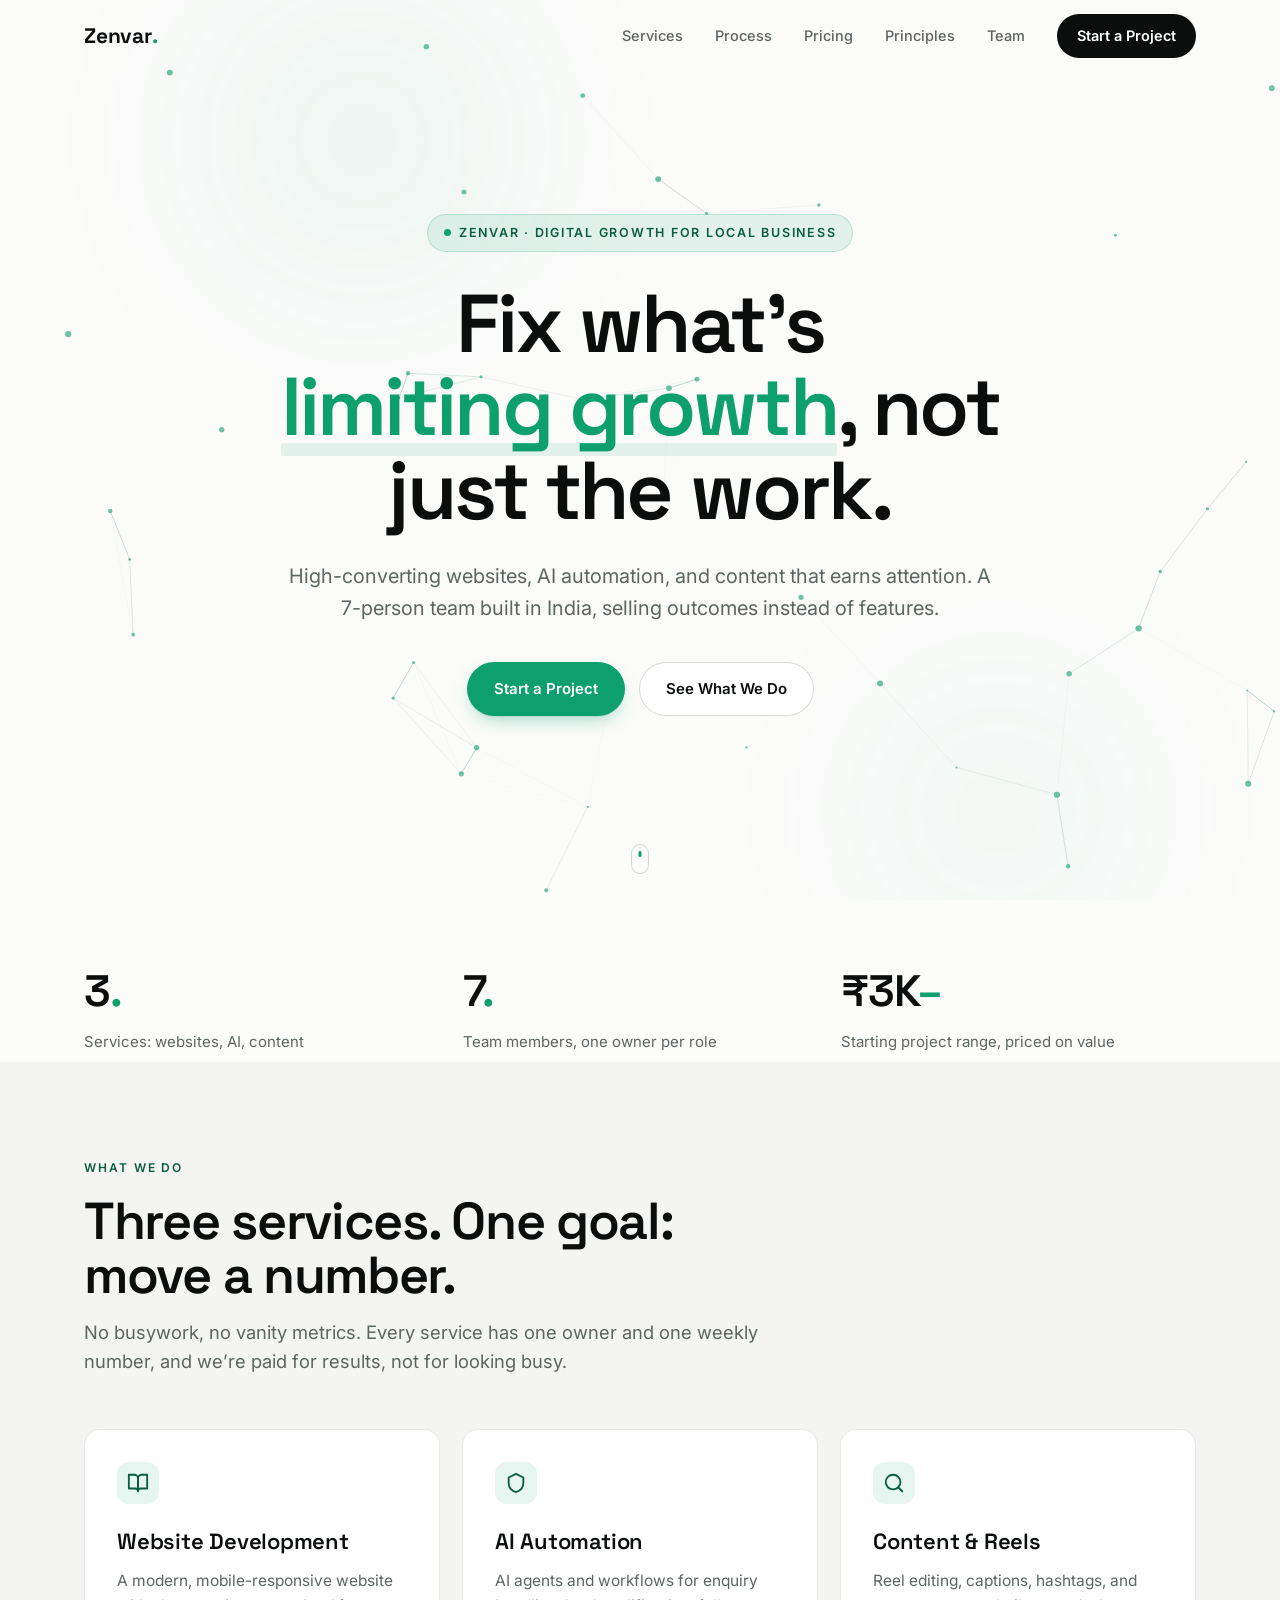
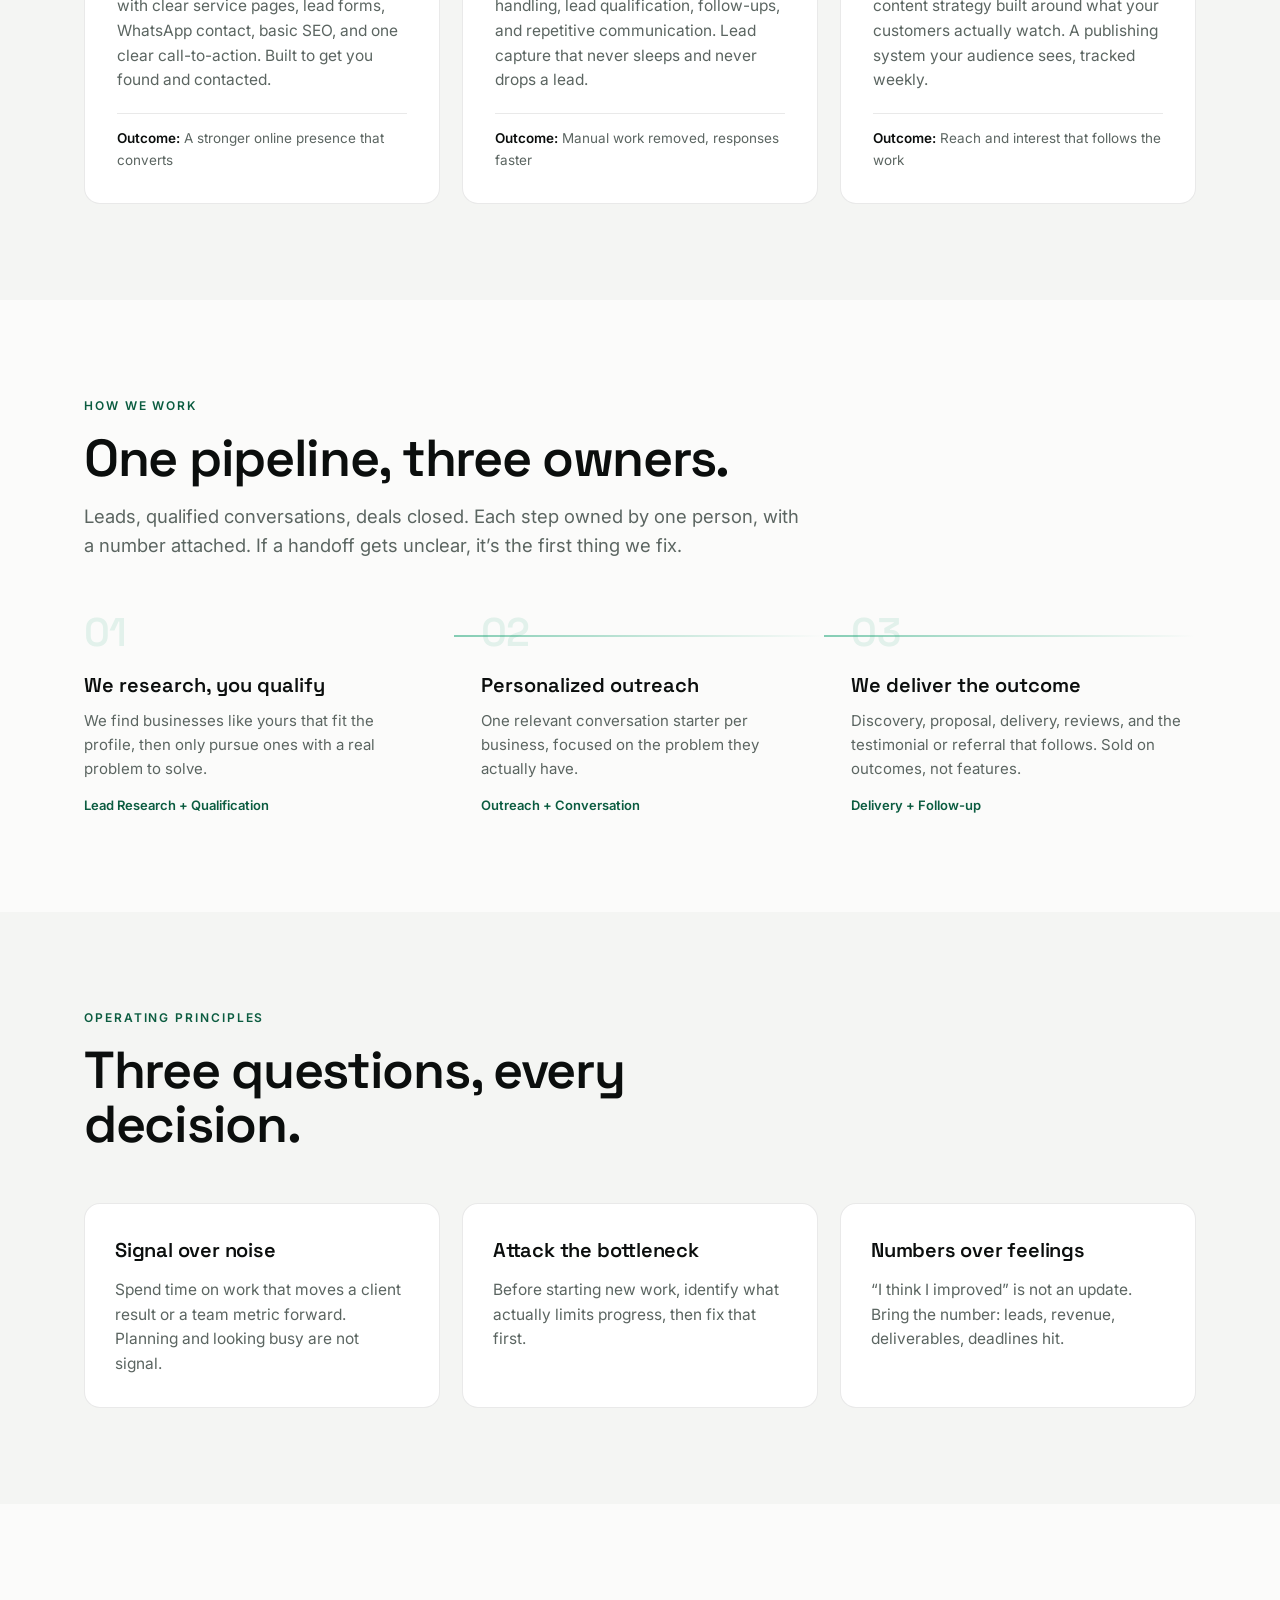
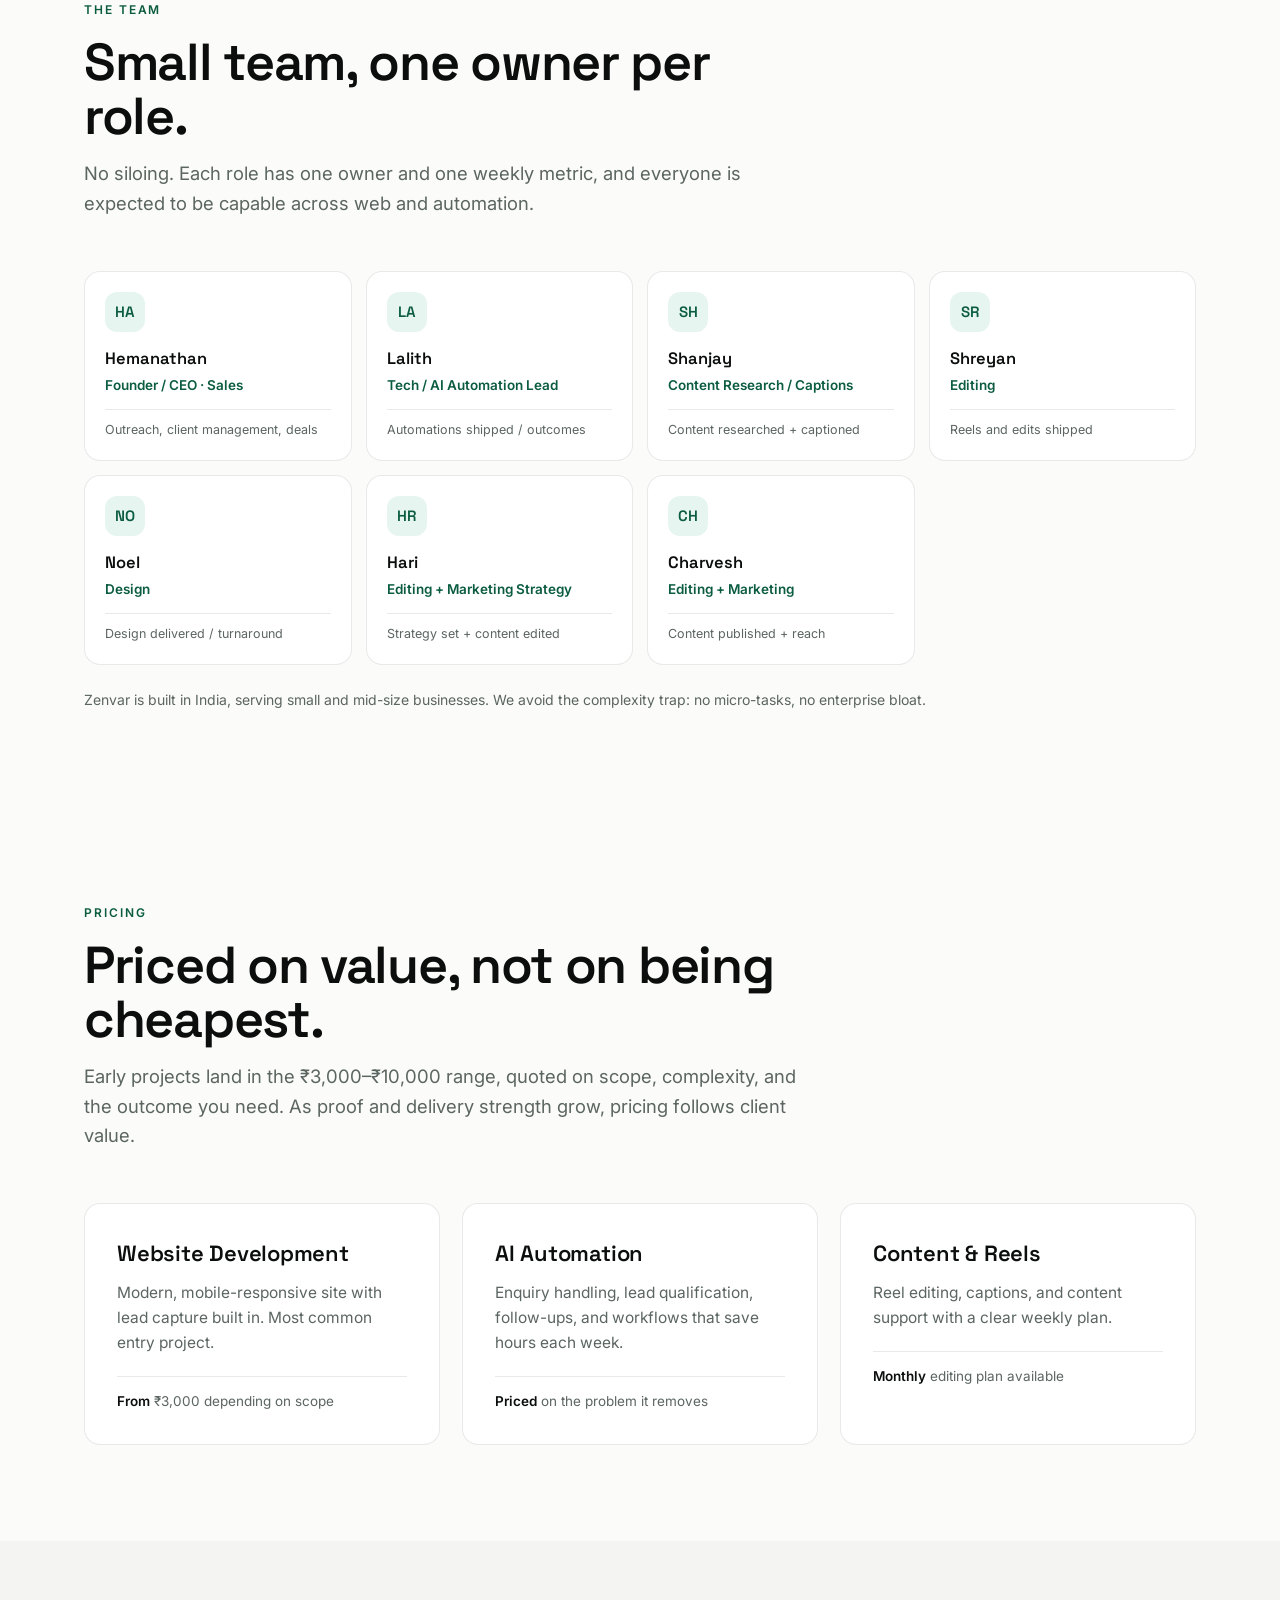
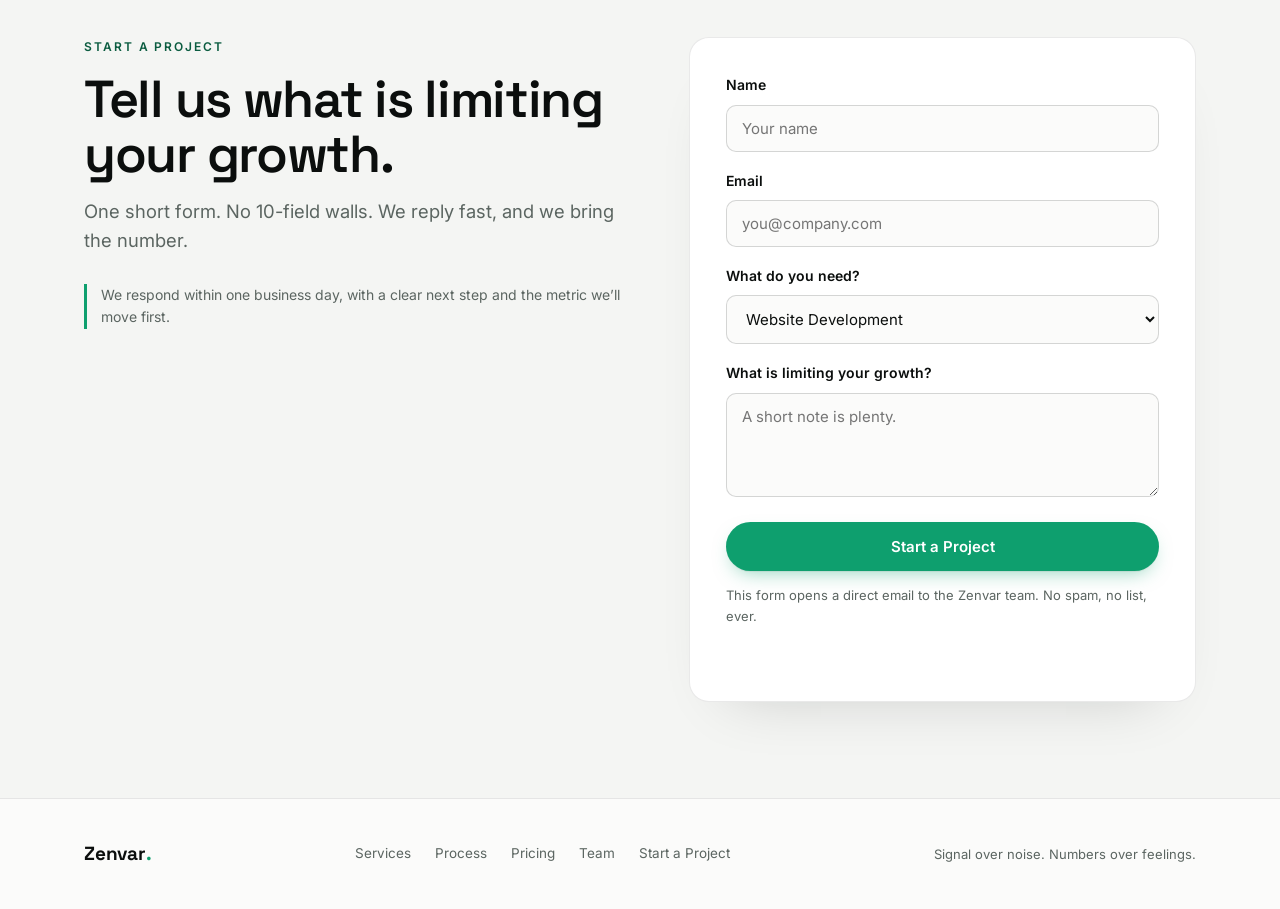
==== commit f55a5f4d: "Align Zenvar site content with PRD (team, services, pricing, pipeline)" ====
--- a/index.html
+++ b/index.html
@@ -3,10 +3,10 @@
 <head>
 <meta charset="UTF-8" />
 <meta name="viewport" content="width=device-width, initial-scale=1.0" />
-<title>Zenvar — Content, Websites &amp; Automation that move a number</title>
-<meta name="description" content="Zenvar helps service businesses grow with content that earns attention, websites that convert, and automation that removes manual work. Signal over noise, numbers over feelings." />
-<meta property="og:title" content="Zenvar — Digital services that fix what limits growth" />
-<meta property="og:description" content="Content growth, website builds, and business automation. A small team, one owner per role, one metric each." />
+<title>Zenvar · Websites, AI &amp; Automation for growing businesses</title>
+<meta name="description" content="Zenvar is a 7-person agency helping growing businesses improve their digital presence and operations with websites, AI automation, and content. India first, outcomes over features." />
+<meta property="og:title" content="Zenvar · Websites, AI &amp; automation for growing businesses" />
+<meta property="og:description" content="Websites, AI automation, and content that earn attention. A 7-person team built in India, selling outcomes instead of features." />
 <meta property="og:type" content="website" />
 <meta name="theme-color" content="#FBFBFA" />
 <link rel="preconnect" href="https://fonts.googleapis.com" />
@@ -332,6 +332,7 @@
     <div class="nav-links">
       <a href="#services">Services</a>
       <a href="#pipeline">Process</a>
+      <a href="#pricing">Pricing</a>
       <a href="#principles">Principles</a>
       <a href="#team">Team</a>
       <a href="#contact" class="nav-cta">Start a Project</a>
@@ -345,9 +346,9 @@
   <div class="hero-glow a" aria-hidden="true"></div>
   <div class="hero-glow b" aria-hidden="true"></div>
   <div class="container">
-    <label class="rise"><span class="pulse"></span> Zenvar &mdash; Digital Services</label>
+    <label class="rise"><span class="pulse"></span> Zenvar &middot; Digital Growth for Local Business</label>
     <h1 class="rise" style="animation-delay:.08s">Fix what&rsquo;s <em>limiting growth</em>, not just the work.</h1>
-    <p class="sub rise" style="animation-delay:.16s">Content that earns attention, websites that convert, automation that removes the manual work. One small team, one owner per role, one number each.</p>
+    <p class="sub rise" style="animation-delay:.16s">High-converting websites, AI automation, and content that earns attention. A 7-person team built in India, selling outcomes instead of features.</p>
     <div class="hero-ctas rise" style="animation-delay:.24s">
       <a href="#contact" class="btn btn-primary">Start a Project</a>
       <a href="#services" class="btn btn-ghost">See What We Do</a>
@@ -360,9 +361,9 @@
 <section id="bytheNumbers" style="padding: 40px 0 0; background: var(--bg);">
   <div class="container">
     <div class="stat-strip">
-      <div class="stat reveal"><div class="n">3<span>.</span></div><div class="l">Services, each with a weekly metric</div></div>
+      <div class="stat reveal"><div class="n">3<span>.</span></div><div class="l">Services: websites, AI, content</div></div>
       <div class="stat reveal"><div class="n">7<span>.</span></div><div class="l">Team members, one owner per role</div></div>
-      <div class="stat reveal"><div class="n">1<span>.</span></div><div class="l">Pipeline: leads, conversations, closed deals</div></div>
+      <div class="stat reveal"><div class="n">₹3K<span>&#8211;</span></div><div class="l">Starting project range, priced on value</div></div>
     </div>
   </div>
 </section>
@@ -378,22 +379,22 @@
 
     <div class="svc-grid">
       <div class="svc-card reveal">
-        <div class="ic"><svg viewBox="0 0 24 24" fill="none" stroke="currentColor" stroke-width="2" stroke-linecap="round" stroke-linejoin="round"><circle cx="11" cy="11" r="8"/><path d="m21 21-4.3-4.3"/></svg></div>
-        <h3>Content Growth</h3>
-        <p>Content that produces reach, not just output. We build a publishing system your audience actually sees.</p>
-        <div class="svc-metric"><b>Weekly number:</b> Content published + reach</div>
-      </div>
-      <div class="svc-card reveal">
         <div class="ic"><svg viewBox="0 0 24 24" fill="none" stroke="currentColor" stroke-width="2" stroke-linecap="round" stroke-linejoin="round"><path d="M2 3h6a4 4 0 0 1 4 4v14a3 3 0 0 0-3-3H2z"/><path d="M22 3h-6a4 4 0 0 0-4 4v14a3 3 0 0 1 3-3h7z"/></svg></div>
-        <h3>Website Builds</h3>
-        <p>Websites built as systems, not brochures. One clear message, one CTA, short forms, fast on mobile.</p>
-        <div class="svc-metric"><b>Weekly number:</b> Sites shipped + outcomes</div>
+        <h3>Website Development</h3>
+        <p>A modern, mobile-responsive website with clear service pages, lead forms, WhatsApp contact, basic SEO, and one clear call-to-action. Built to get you found and contacted.</p>
+        <div class="svc-metric"><b>Outcome:</b> A stronger online presence that converts</div>
       </div>
       <div class="svc-card reveal">
         <div class="ic"><svg viewBox="0 0 24 24" fill="none" stroke="currentColor" stroke-width="2" stroke-linecap="round" stroke-linejoin="round"><path d="M12 2 4 6v6c0 5 3.4 8.5 8 10 4.6-1.5 8-5 8-10V6z"/></svg></div>
-        <h3>Business Automation</h3>
-        <p>Remove the repetitive work that eats your week. We find the bottleneck and automate it away.</p>
-        <div class="svc-metric"><b>Weekly number:</b> Automations shipped + outcomes</div>
+        <h3>AI Automation</h3>
+        <p>AI agents and workflows for enquiry handling, lead qualification, follow-ups, and repetitive communication. Lead capture that never sleeps and never drops a lead.</p>
+        <div class="svc-metric"><b>Outcome:</b> Manual work removed, responses faster</div>
+      </div>
+      <div class="svc-card reveal">
+        <div class="ic"><svg viewBox="0 0 24 24" fill="none" stroke="currentColor" stroke-width="2" stroke-linecap="round" stroke-linejoin="round"><circle cx="11" cy="11" r="8"/><path d="m21 21-4.3-4.3"/></svg></div>
+        <h3>Content &amp; Reels</h3>
+        <p>Reel editing, captions, hashtags, and content strategy built around what your customers actually watch. A publishing system your audience sees, tracked weekly.</p>
+        <div class="svc-metric"><b>Outcome:</b> Reach and interest that follows the work</div>
       </div>
     </div>
   </div>
@@ -411,21 +412,21 @@
     <div class="pipe">
       <div class="pipe-step reveal">
         <div class="step-no">01</div>
-        <h3>We generate leads</h3>
-        <p>Real leads and a maintained customer profile. Quality over volume.</p>
-        <div class="owner">Lead Gen + Customer Profile</div>
+        <h3>We research, you qualify</h3>
+        <p>We find businesses like yours that fit the profile, then only pursue ones with a real problem to solve.</p>
+        <div class="owner">Lead Research + Qualification</div>
       </div>
       <div class="pipe-step reveal">
         <div class="step-no">02</div>
-        <h3>We run outreach</h3>
-        <p>Turning those leads into qualified conversations, with operations kept tight.</p>
-        <div class="owner">Operations + SDR</div>
+        <h3>Personalized outreach</h3>
+        <p>One relevant conversation starter per business, focused on the problem they actually have.</p>
+        <div class="owner">Outreach + Conversation</div>
       </div>
       <div class="pipe-step reveal">
         <div class="step-no">03</div>
-        <h3>We close the deal</h3>
-        <p>Pipeline managed, deals closed, revenue tracked. That is the number.</p>
-        <div class="owner">Founder + CEO</div>
+        <h3>We deliver the outcome</h3>
+        <p>Discovery, proposal, delivery, reviews, and the testimonial or referral that follows. Sold on outcomes, not features.</p>
+        <div class="owner">Delivery + Follow-up</div>
       </div>
     </div>
   </div>
@@ -469,46 +470,74 @@
         <div class="avatar">HA</div>
         <div class="name">Hemanathan</div>
         <div class="role">Founder / CEO &middot; Sales</div>
-        <div class="metric">Deals closed, revenue, pipeline</div>
+        <div class="metric">Outreach, client management, deals</div>
       </div>
       <div class="member reveal">
         <div class="avatar">LA</div>
         <div class="name">Lalith</div>
-        <div class="role">CTO &middot; Automation Lead</div>
+        <div class="role">Tech / AI Automation Lead</div>
         <div class="metric">Automations shipped / outcomes</div>
       </div>
       <div class="member reveal">
-        <div class="avatar">DA</div>
-        <div class="name">Darmigan</div>
-        <div class="role">CTO &middot; Web Lead</div>
-        <div class="metric">Sites shipped / outcomes</div>
+        <div class="avatar">SH</div>
+        <div class="name">Shanjay</div>
+        <div class="role">Content Research / Captions</div>
+        <div class="metric">Content researched + captioned</div>
+      </div>
+      <div class="member reveal">
+        <div class="avatar">SR</div>
+        <div class="name">Shreyan</div>
+        <div class="role">Editing</div>
+        <div class="metric">Reels and edits shipped</div>
+      </div>
+      <div class="member reveal">
+        <div class="avatar">NO</div>
+        <div class="name">Noel</div>
+        <div class="role">Design</div>
+        <div class="metric">Design delivered / turnaround</div>
+      </div>
+      <div class="member reveal">
+        <div class="avatar">HR</div>
+        <div class="name">Hari</div>
+        <div class="role">Editing + Marketing Strategy</div>
+        <div class="metric">Strategy set + content edited</div>
       </div>
       <div class="member reveal">
         <div class="avatar">CH</div>
         <div class="name">Charvesh</div>
-        <div class="role">Content &amp; Marketing Lead</div>
-        <div class="metric">Content published &amp; reach</div>
-      </div>
-      <div class="member reveal">
-        <div class="avatar">HA</div>
-        <div class="name">Hari</div>
-        <div class="role">Content &amp; Marketing</div>
-        <div class="metric">Content edited / turnaround</div>
-      </div>
-      <div class="member reveal">
-        <div class="avatar">NO</div>
-        <div class="name">Noel</div>
-        <div class="role">Operations &amp; SDR</div>
-        <div class="metric">Outreach / leads engaged</div>
-      </div>
-      <div class="member reveal">
-        <div class="avatar">SH</div>
-        <div class="name">Shanjay</div>
-        <div class="role">Lead Gen &amp; Profiles</div>
-        <div class="metric">Leads generated &amp; profiles</div>
-      </div>
-    </div>
-    <p class="team-note reveal">Zenvar is built in India, serving small and mid-size businesses. We avoid the complexity trap &mdash; no micro-tasks, no enterprise bloat.</p>
+        <div class="role">Editing + Marketing</div>
+        <div class="metric">Content published + reach</div>
+      </div>
+    </div>
+    <p class="team-note reveal">Zenvar is built in India, serving small and mid-size businesses. We avoid the complexity trap: no micro-tasks, no enterprise bloat.</p>
+  </div>
+</section>
+
+<!-- PRICING -->
+<section id="pricing" style="background: var(--bg);">
+  <div class="container">
+    <div class="section-head">
+      <div class="section-label reveal">Pricing</div>
+      <h2 class="sec reveal">Priced on value, not on being cheapest.</h2>
+      <p class="sec-lead reveal">Early projects land in the ₹3,000&#8211;₹10,000 range, quoted on scope, complexity, and the outcome you need. As proof and delivery strength grow, pricing follows client value.</p>
+    </div>
+    <div class="svc-grid">
+      <div class="svc-card reveal">
+        <h3>Website Development</h3>
+        <p>Modern, mobile-responsive site with lead capture built in. Most common entry project.</p>
+        <div class="svc-metric"><b>From</b> ₹3,000 depending on scope</div>
+      </div>
+      <div class="svc-card reveal">
+        <h3>AI Automation</h3>
+        <p>Enquiry handling, lead qualification, follow-ups, and workflows that save hours each week.</p>
+        <div class="svc-metric"><b>Priced</b> on the problem it removes</div>
+      </div>
+      <div class="svc-card reveal">
+        <h3>Content &amp; Reels</h3>
+        <p>Reel editing, captions, and content support with a clear weekly plan.</p>
+        <div class="svc-metric"><b>Monthly</b> editing plan available</div>
+      </div>
+    </div>
   </div>
 </section>
 
@@ -538,9 +567,9 @@
           <div class="form-row">
             <label for="service">What do you need?</label>
             <select id="service" name="service">
-              <option value="content">Content Growth</option>
-              <option value="website">Website Build</option>
-              <option value="automation">Business Automation</option>
+              <option value="website">Website Development</option>
+              <option value="automation">AI Automation</option>
+              <option value="content">Content &amp; Reels</option>
               <option value="all">Not sure yet</option>
             </select>
           </div>
@@ -563,6 +592,7 @@
     <div class="footer-nav">
       <a href="#services">Services</a>
       <a href="#pipeline">Process</a>
+      <a href="#pricing">Pricing</a>
       <a href="#team">Team</a>
       <a href="#contact">Start a Project</a>
     </div>
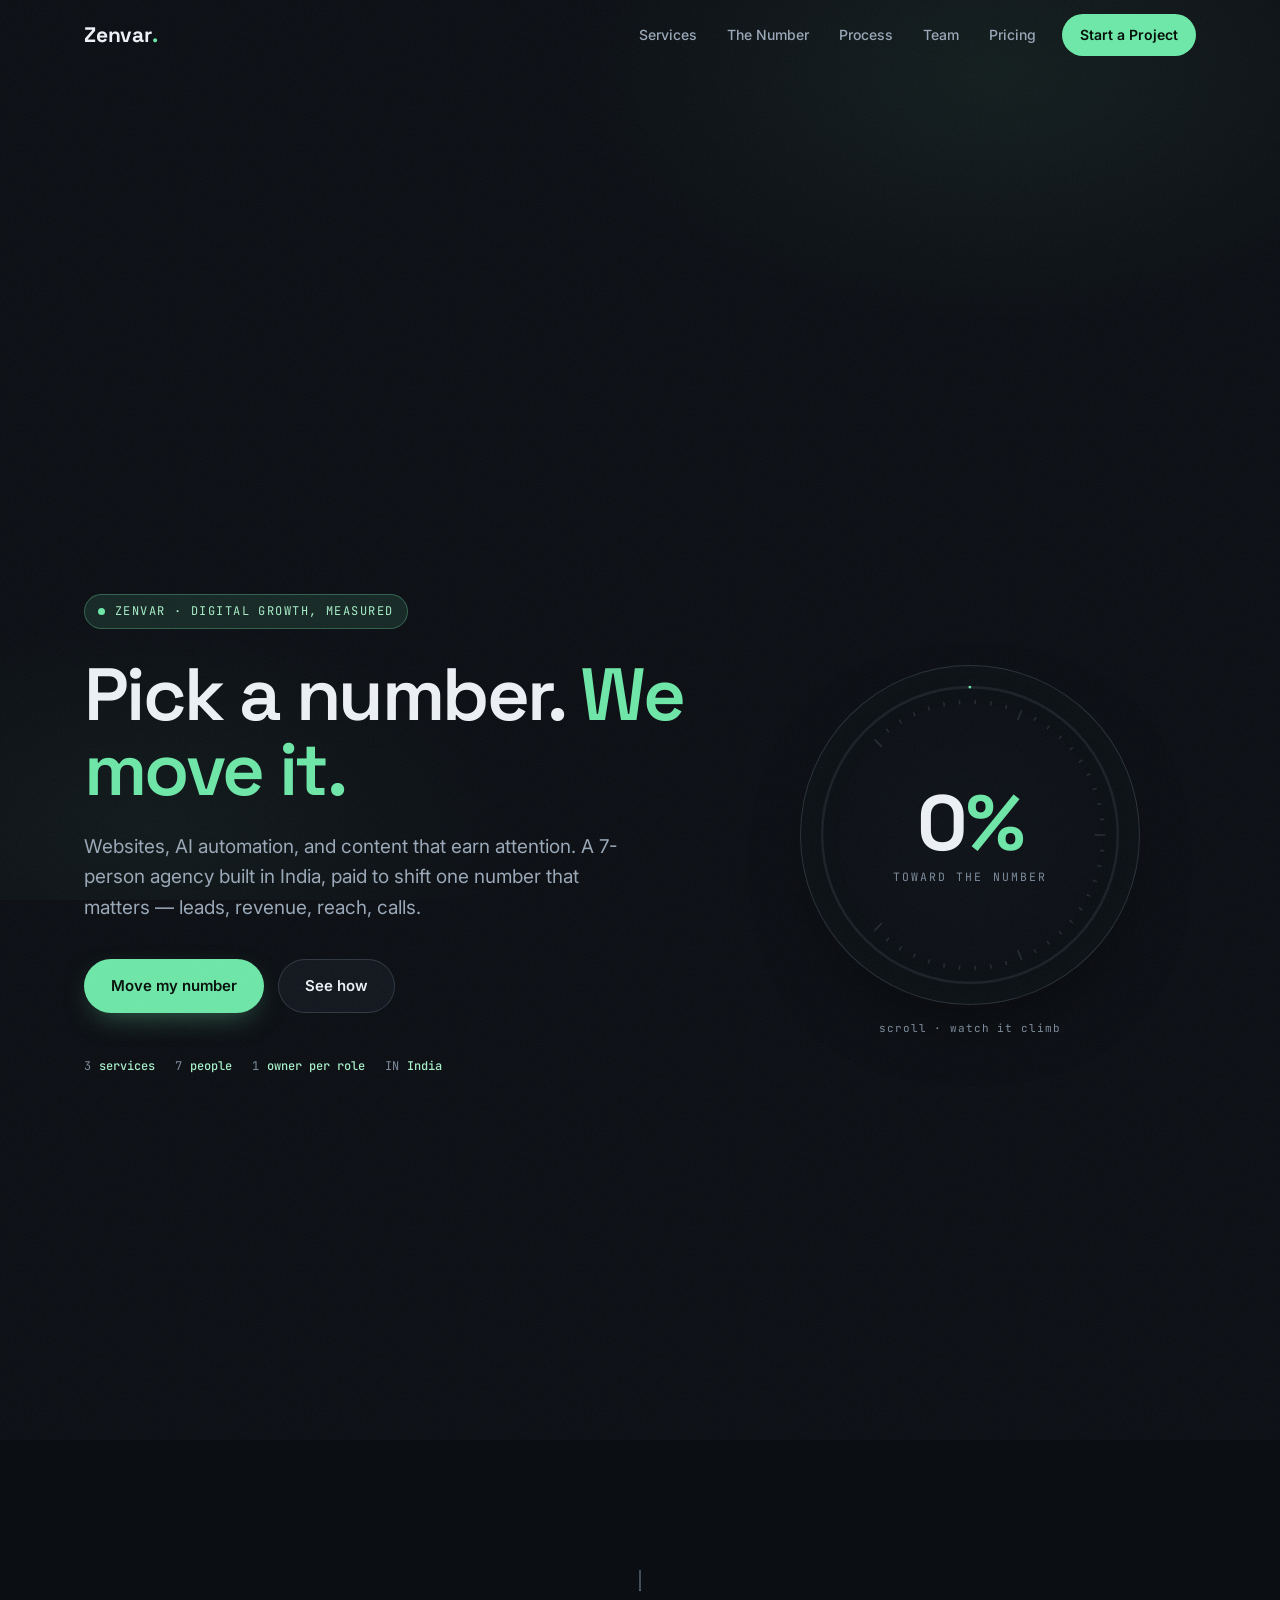
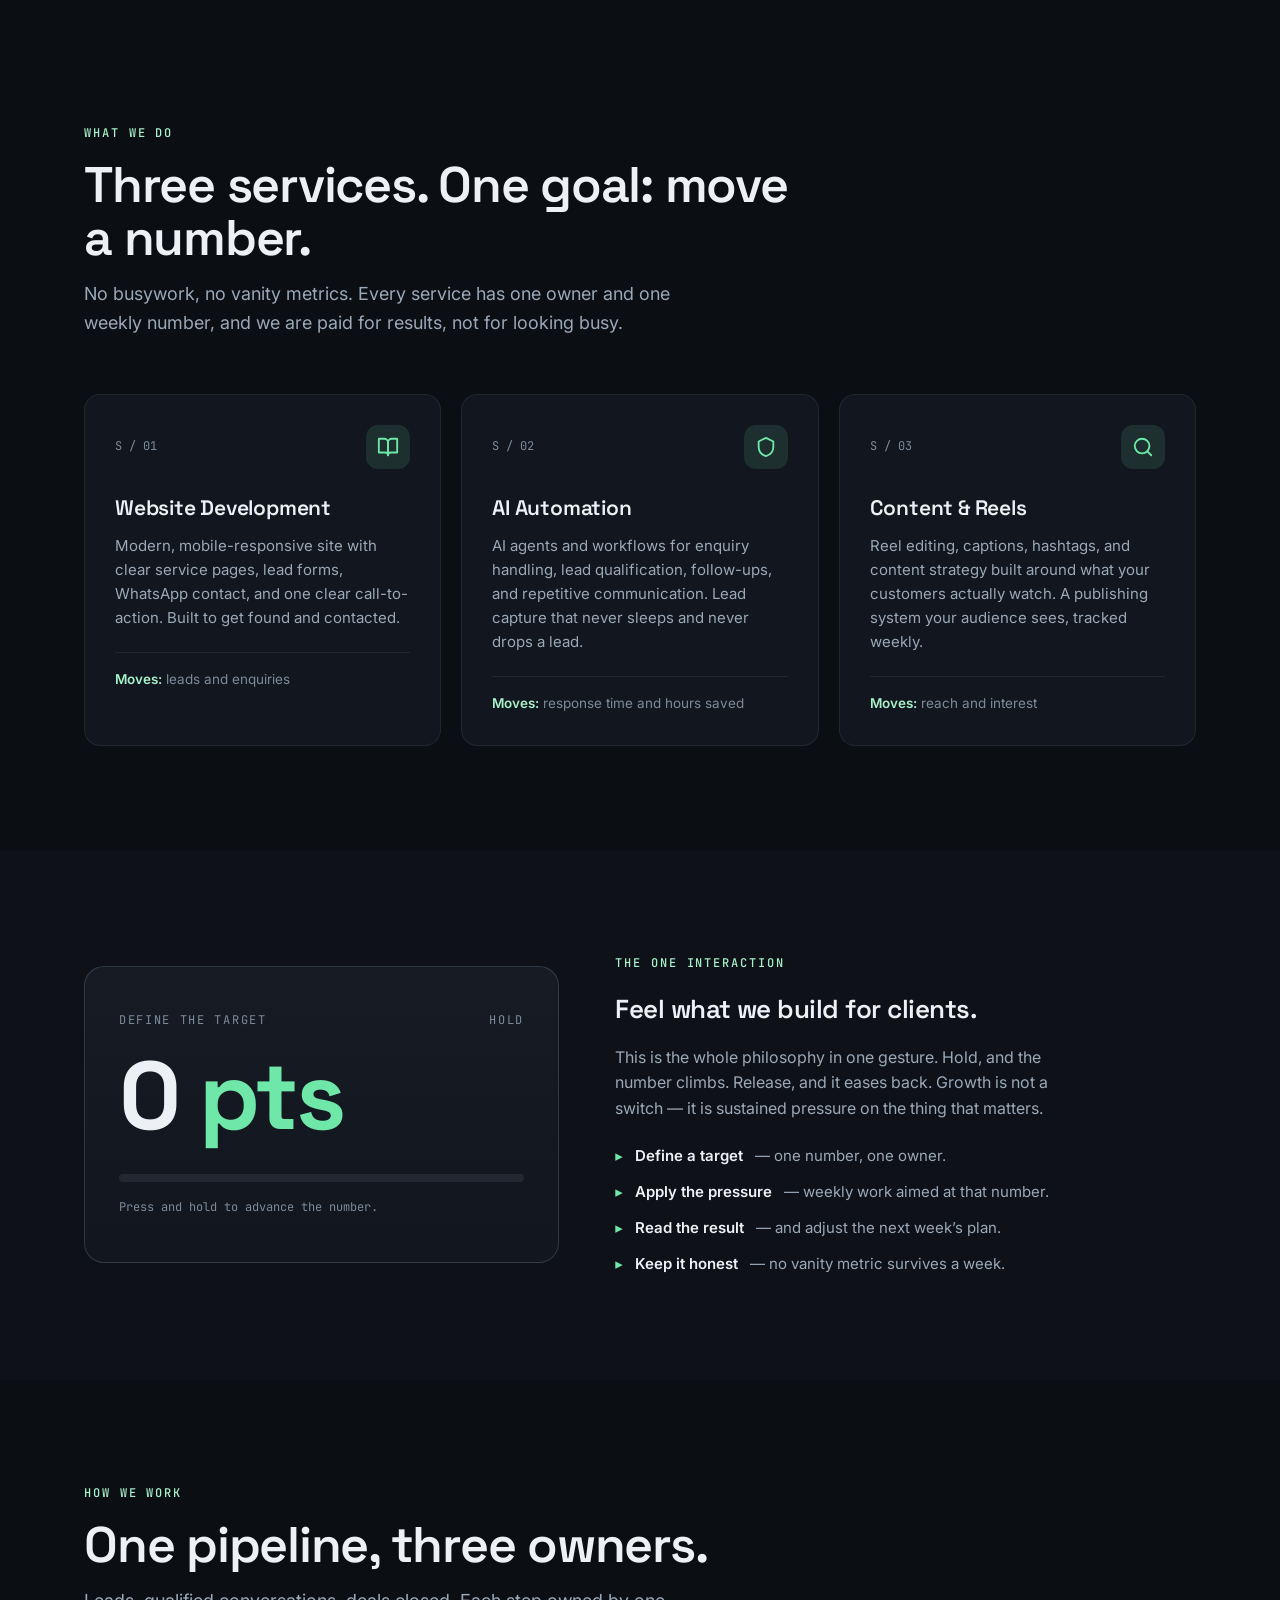
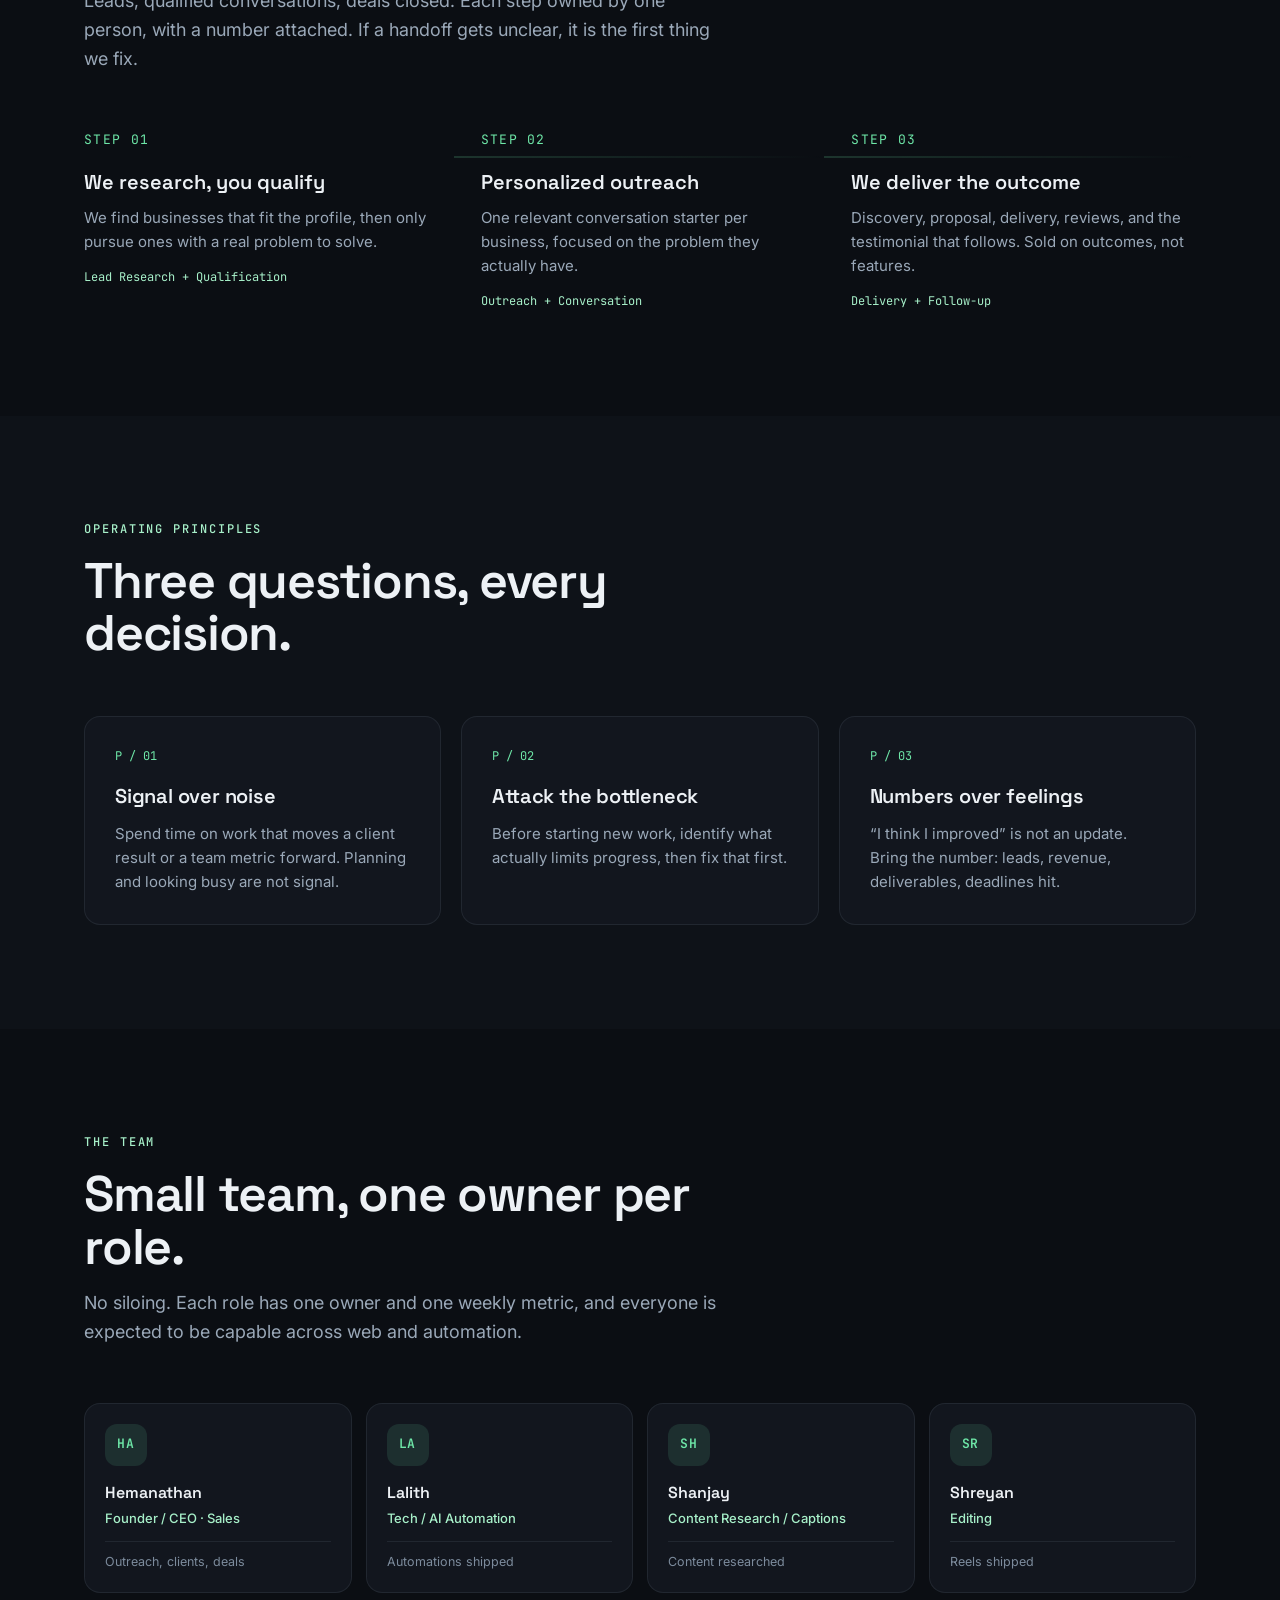
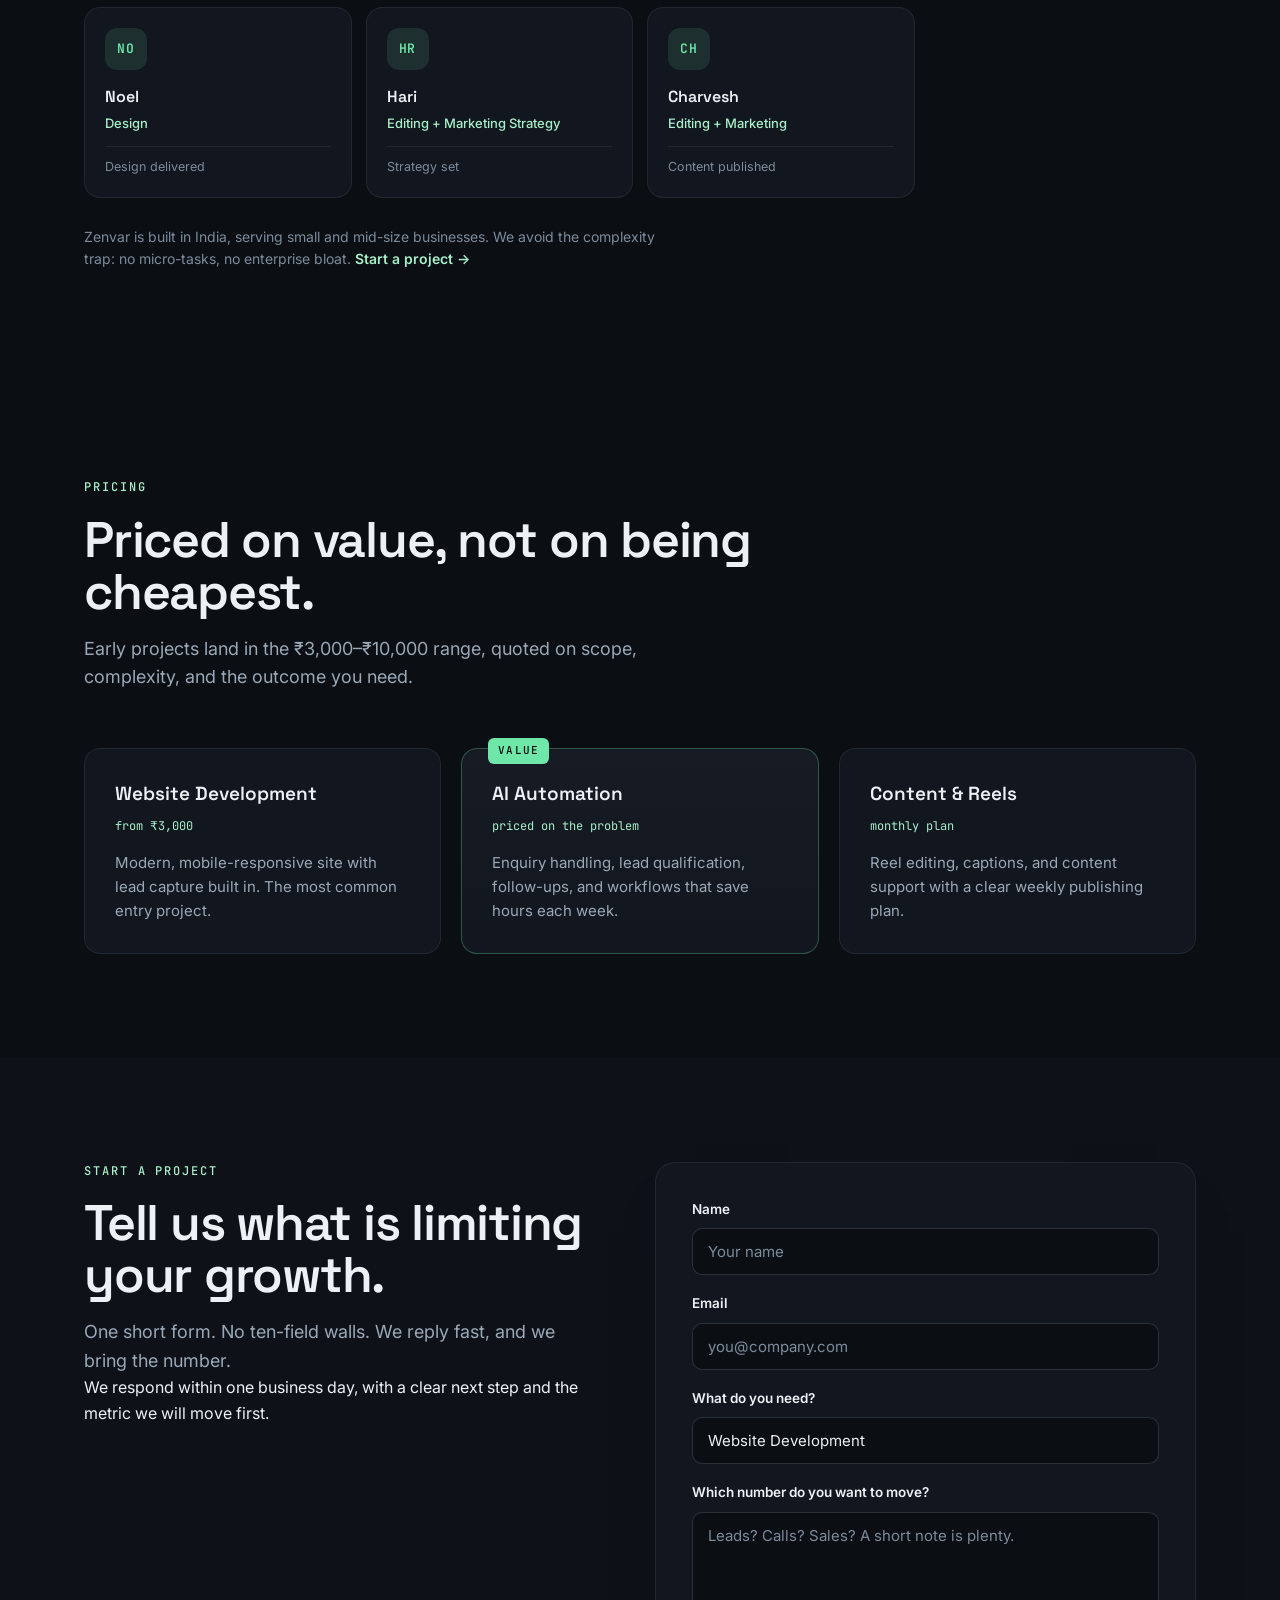
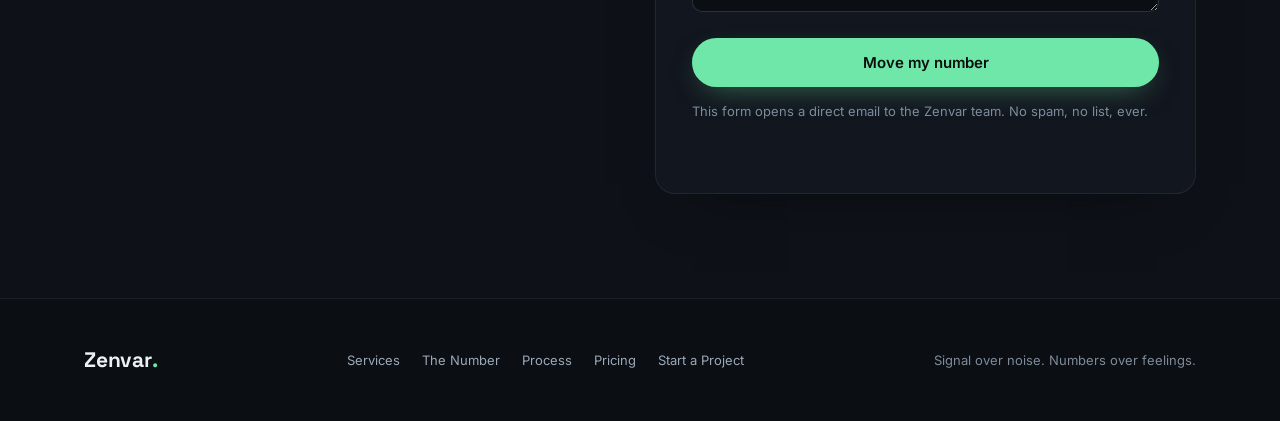
==== commit ae3e96e1: "Refine Zenvar cinematic site: scroll-driven growth dial, interactive hold counter, AA contrast" ====
--- a/index.html
+++ b/index.html
@@ -3,338 +3,422 @@
 <head>
 <meta charset="UTF-8" />
 <meta name="viewport" content="width=device-width, initial-scale=1.0" />
-<title>Zenvar · Websites, AI &amp; Automation for growing businesses</title>
-<meta name="description" content="Zenvar is a 7-person agency helping growing businesses improve their digital presence and operations with websites, AI automation, and content. India first, outcomes over features." />
-<meta property="og:title" content="Zenvar · Websites, AI &amp; automation for growing businesses" />
+<title>Zenvar · Move a number</title>
+<meta name="description" content="Zenvar is a 7-person agency built in India, helping small and mid-size businesses move one meaningful number with websites, AI automation, and content. Signal over noise. Numbers over feelings." />
+<meta property="og:title" content="Zenvar · We move one number" />
 <meta property="og:description" content="Websites, AI automation, and content that earn attention. A 7-person team built in India, selling outcomes instead of features." />
 <meta property="og:type" content="website" />
-<meta name="theme-color" content="#FBFBFA" />
+<!-- DEPLOY STEP --> <meta property="og:url" content="https://hustlenix.github.io/zenvar-site/" />
+<!-- DEPLOY STEP --> <meta property="og:image" content="https://hustlenix.github.io/zenvar-site/og.png" />
+<meta name="theme-color" content="#0B0E13" />
 <link rel="preconnect" href="https://fonts.googleapis.com" />
 <link rel="preconnect" href="https://fonts.gstatic.com" crossorigin />
-<link href="https://fonts.googleapis.com/css2?family=Space+Grotesk:wght@500;600;700&family=Inter:wght@400;500;600;700&display=swap" rel="stylesheet" />
+<link href="https://fonts.googleapis.com/css2?family=Space+Grotesk:wght@500;600;700&family=Inter:wght@400;450;500;600&family=JetBrains+Mono:wght@400;500&display=swap" rel="stylesheet" />
+<link rel="icon" type="image/svg+xml" href="data:image/svg+xml,%3Csvg xmlns='http://www.w3.org/2000/svg' viewBox='0 0 32 32'%3E%3Crect width='32' height='32' rx='7' fill='%230B0E13'/%3E%3Cpath d='M9 20h5v-8h4v8h5' fill='none' stroke='%236EE7A8' stroke-width='3' stroke-linecap='round' stroke-linejoin='round'/%3E%3C/svg%3E" />
 <style>
   :root {
-    --bg: #FBFBFA;
-    --bg-2: #F4F5F3;
-    --panel: #FFFFFF;
-    --ink: #0B0E0D;
-    --muted: #5B6561;
-    --line: rgba(11,14,13,0.09);
-    --line-strong: rgba(11,14,13,0.16);
-    --accent: #0E9F6E;
-    --accent-ink: #0B5C40;
-    --accent-soft: rgba(14,159,110,0.10);
-    --ring: rgba(14,159,110,0.45);
+    --canvas: #0B0E13;
+    --canvas-2: #0E1218;
+    --panel: #12161E;
+    --panel-2: #161B24;
+    --line: rgba(166,186,205,0.10);
+    --line-strong: rgba(166,186,205,0.20);
+    --text: #EDF1F5;
+    --text-secondary: #9AA8B8;
+    --text-faint: #7C8B9C;
+    --accent: #6EE7A8;
+    --accent-ink: #A7F0C9;
+    --accent-soft: rgba(110,231,168,0.12);
+    --accent-line: rgba(110,231,168,0.30);
+    --ring: rgba(110,231,168,0.55);
+    --ease: cubic-bezier(.22,.61,.36,1);
+    --font-display: 'Space Grotesk', system-ui, sans-serif;
+    --font-body: 'Inter', system-ui, -apple-system, Segoe UI, Roboto, sans-serif;
+    --font-mono: 'JetBrains Mono', ui-monospace, monospace;
     --radius: 16px;
     --radius-sm: 10px;
     --maxw: 1160px;
-    --font-body: 'Inter', system-ui, -apple-system, Segoe UI, Roboto, sans-serif;
-    --font-display: 'Space Grotesk', 'Inter', system-ui, sans-serif;
-    --ease: cubic-bezier(.22,.61,.36,1);
   }
   * { box-sizing: border-box; margin: 0; padding: 0; }
   html { scroll-behavior: smooth; -webkit-text-size-adjust: 100%; }
+  html, body { overflow-x: clip; }
   body {
     font-family: var(--font-body);
-    background: var(--bg);
-    color: var(--ink);
+    background: var(--canvas);
+    color: var(--text);
     line-height: 1.6;
     -webkit-font-smoothing: antialiased;
     text-rendering: optimizeLegibility;
-    overflow-x: hidden;
   }
   a { color: inherit; text-decoration: none; }
-  img { max-width: 100%; display: block; }
+  img, svg { display: block; max-width: 100%; }
   .container { max-width: var(--maxw); margin: 0 auto; padding: 0 24px; }
-
-  /* ---------- FOCUS ---------- */
   :focus-visible { outline: 2px solid var(--ring); outline-offset: 3px; border-radius: 4px; }
+
+  /* ambient fixed environment behind everything */
+  .env {
+    position: fixed; inset: 0; z-index: -1; pointer-events: none;
+    background:
+      radial-gradient(48% 40% at 78% 8%, rgba(110,231,168,0.07), transparent 70%),
+      radial-gradient(40% 34% at 12% 92%, rgba(110,231,168,0.05), transparent 70%),
+      var(--canvas);
+  }
+  .grain {
+    position: fixed; inset: -60%; z-index: 60; pointer-events: none; opacity: .05;
+    background-image: url('data:image/svg+xml,%3Csvg xmlns="http://www.w3.org/2000/svg" width="140" height="140"%3E%3Cfilter id="n"%3E%3CfeTurbulence type="fractalNoise" baseFrequency="0.82" numOctaves="2" stitchTiles="stitch"/%3E%3C/filter%3E%3Crect width="100%25" height="100%25" filter="url(%23n)"/%3E%3C/svg%3E');
+    animation: grain 8s steps(10) infinite;
+  }
+  @keyframes grain {
+    0%,100% { transform: translate(0,0); }
+    20% { transform: translate(-3%,2%); }
+    40% { transform: translate(2%,-3%); }
+    60% { transform: translate(-2%,-2%); }
+    80% { transform: translate(3%,2%); }
+  }
 
   /* ---------- NAV ---------- */
   header {
     position: fixed; top: 0; left: 0; right: 0; z-index: 100;
-    transition: background .35s var(--ease), box-shadow .35s var(--ease), border-color .35s var(--ease);
     border-bottom: 1px solid transparent;
+    transition: background .4s var(--ease), border-color .4s var(--ease), backdrop-filter .4s var(--ease);
   }
   header.scrolled {
-    background: rgba(251,251,250,0.82);
-    backdrop-filter: blur(14px) saturate(140%);
+    background: rgba(11,14,19,0.72);
+    backdrop-filter: blur(16px) saturate(130%);
     border-bottom-color: var(--line);
   }
-  nav.container { display: flex; align-items: center; justify-content: space-between; height: 72px; }
+  nav.container { display: flex; align-items: center; justify-content: space-between; height: 70px; }
   .brand {
-    font-family: var(--font-display);
-    font-weight: 700; letter-spacing: -0.01em; font-size: 21px; color: var(--ink);
-    display: inline-flex; align-items: baseline;
+    font-family: var(--font-display); font-weight: 700; font-size: 21px;
+    letter-spacing: -0.01em; display: inline-flex; align-items: baseline; color: var(--text);
   }
   .brand .dot { color: var(--accent); }
-  .nav-links { display: flex; gap: 32px; align-items: center; }
+  .nav-links { display: flex; align-items: center; gap: 6px; }
   .nav-links a:not(.nav-cta) {
-    font-size: 14.5px; color: var(--muted); font-weight: 500;
-    transition: color .2s var(--ease); position: relative;
-  }
-  .nav-links a:not(.nav-cta):hover { color: var(--ink); }
+    font-size: 14px; color: var(--text-secondary); font-weight: 500;
+    padding: 8px 12px; border-radius: 8px;
+    transition: color .2s var(--ease), background .2s var(--ease);
+  }
+  .nav-links a:not(.nav-cta):hover { color: var(--text); background: rgba(166,186,205,0.06); }
   .nav-cta {
-    font-size: 14.5px; font-weight: 600; color: #fff;
-    background: var(--ink);
-    padding: 10px 20px; border-radius: 999px;
-    transition: transform .18s var(--ease), background .2s var(--ease);
-  }
-  .nav-cta:hover { background: var(--accent); transform: translateY(-1px); }
-  @media (max-width: 760px) { .nav-links a:not(.nav-cta) { display: none; } }
+    margin-left: 8px; font-size: 14px; font-weight: 600; color: #06100A;
+    background: var(--accent); padding: 10px 18px; border-radius: 999px;
+    transition: transform .18s var(--ease), filter .2s var(--ease);
+  }
+  .nav-cta:hover { filter: brightness(1.06); transform: translateY(-1px); }
+  @media (max-width: 820px) { .nav-links a:not(.nav-cta) { display: none; } }
 
   /* ---------- HERO ---------- */
   .hero {
-    position: relative;
-    min-height: 100svh;
-    display: flex; flex-direction: column; align-items: center; justify-content: center;
-    text-align: center;
-    padding: 120px 0 90px;
-    overflow: hidden;
-  }
-  .hero-canvas {
-    position: absolute; inset: 0; z-index: 0;
-    width: 100%; height: 100%;
-  }
-  .hero-glow {
-    position: absolute; z-index: 0; pointer-events: none;
-    border-radius: 50%; filter: blur(70px); opacity: .5;
-    background: radial-gradient(circle, rgba(14,159,110,0.14), transparent 70%);
-  }
-  .hero-glow.a { width: 520px; height: 520px; top: -120px; left: 8%; }
-  .hero-glow.b { width: 460px; height: 460px; bottom: -140px; right: 4%; background: radial-gradient(circle, rgba(14,159,110,0.10), transparent 70%); }
-  .hero > .container { position: relative; z-index: 2; max-width: 900px; }
-  .hero label {
-    display: inline-flex; align-items: center; gap: 8px;
-    font-size: 12.5px; font-weight: 600; letter-spacing: .14em;
+    position: relative; min-height: 180vh;
+    display: flex; align-items: center;
+    padding: 120px 0 70px; overflow: hidden;
+  }
+  .hero-inner { display: grid; grid-template-columns: 1.15fr 0.85fr; gap: 48px; align-items: center; }
+  @media (max-width: 900px) { .hero-inner { grid-template-columns: 1fr; gap: 40px; } }
+  .kicker {
+    display: inline-flex; align-items: center; gap: 10px;
+    font-family: var(--font-mono); font-size: 12px; letter-spacing: .12em;
     text-transform: uppercase; color: var(--accent-ink);
-    background: var(--accent-soft); border: 1px solid rgba(14,159,110,0.2);
-    padding: 8px 16px; border-radius: 999px; margin-bottom: 30px;
-  }
-  .hero label .pulse { width: 7px; height: 7px; border-radius: 50%; background: var(--accent); animation: pulse 2.4s infinite; }
-  @keyframes pulse { 0%,100% { opacity: 1; transform: scale(1);} 50% { opacity: .4; transform: scale(.8);} }
+    border: 1px solid var(--accent-line); background: var(--accent-soft);
+    padding: 7px 13px; border-radius: 999px; margin-bottom: 28px;
+  }
+  .kicker .dot { width: 7px; height: 7px; border-radius: 50%; background: var(--accent); animation: pulse 2.4s infinite; }
+  @keyframes pulse { 0%,100% { opacity: 1; } 50% { opacity: .35; } }
   .hero h1 {
     font-family: var(--font-display);
-    font-size: clamp(42px, 6.6vw, 82px);
-    line-height: 1.02;
-    font-weight: 600;
-    letter-spacing: -0.035em;
-    max-width: 16ch;
-    margin: 0 auto;
-  }
-  .hero h1 em {
-    font-style: normal;
-    color: var(--accent);
-    position: relative;
-    white-space: nowrap;
-  }
-  .hero h1 em::after {
-    content: ""; position: absolute; left: 0; right: 0; bottom: 0.04em;
-    height: 0.16em; background: var(--accent-soft); z-index: -1; border-radius: 2px;
-  }
-  .hero p.sub {
-    font-size: clamp(17px, 1.9vw, 20px);
-    color: var(--muted);
-    max-width: 54ch;
-    margin: 28px auto 38px;
-  }
-  .hero-ctas { display: flex; gap: 14px; justify-content: center; flex-wrap: wrap; }
+    font-size: clamp(42px, 6vw, 74px);
+    line-height: 1.02; font-weight: 600; letter-spacing: -0.035em;
+  }
+  .hero h1 .accent { color: var(--accent); }
+  .hero .sub {
+    margin-top: 24px; font-size: clamp(16px, 1.8vw, 19px);
+    color: var(--text-secondary); max-width: 46ch;
+  }
+  .hero-ctas { display: flex; gap: 14px; margin-top: 36px; flex-wrap: wrap; }
   .btn {
-    font-family: var(--font-body);
-    font-size: 15px; font-weight: 600;
-    padding: 14px 26px; border-radius: 999px;
-    display: inline-block; cursor: pointer; border: 1px solid transparent;
+    font-family: var(--font-body); font-size: 15px; font-weight: 600;
+    padding: 14px 26px; border-radius: 999px; display: inline-flex; align-items: center; justify-content: center;
+    cursor: pointer; border: 1px solid transparent;
     transition: transform .18s var(--ease), background .2s var(--ease), color .2s var(--ease), border-color .2s var(--ease), box-shadow .25s var(--ease);
   }
-  .btn-primary { background: var(--accent); color: #fff; box-shadow: 0 1px 0 rgba(0,0,0,0.05), 0 8px 20px -8px rgba(14,159,110,0.5); }
-  .btn-primary:hover { background: #0b8a5f; transform: translateY(-2px); box-shadow: 0 4px 24px -6px rgba(14,159,110,0.55); }
-  .btn-ghost { background: var(--panel); color: var(--ink); border-color: var(--line-strong); }
-  .btn-ghost:hover { border-color: var(--accent); color: var(--accent-ink); transform: translateY(-2px); }
-
-  .scroll-hint {
-    position: absolute; bottom: 26px; left: 50%; transform: translateX(-50%);
-    color: var(--muted); font-size: 12px; letter-spacing: .22em; text-transform: uppercase;
-    z-index: 2; display: flex; flex-direction: column; align-items: center; gap: 10px;
-  }
-  .scroll-hint .mouse { width: 18px; height: 30px; border: 1.5px solid var(--line-strong); border-radius: 12px; position: relative; }
-  .scroll-hint .mouse::after {
-    content: ""; position: absolute; top: 6px; left: 50%; transform: translateX(-50%);
-    width: 3px; height: 6px; border-radius: 3px; background: var(--accent);
-    animation: wheel 1.8s infinite;
-  }
-  @keyframes wheel { 0% { opacity: 1; transform: translate(-50%,0);} 70% { opacity: 0; transform: translate(-50%,8px);} 100% { opacity: 0; } }
-
-  /* Entrance animation */
-  .rise { opacity: 0; transform: translateY(22px); }
-  .rise.in { animation: riseIn .8s var(--ease) forwards; }
+  .btn-primary { background: var(--accent); color: #06100A; box-shadow: 0 10px 30px -12px rgba(110,231,168,0.5); }
+  .btn-primary:hover { background: #7cecb4; transform: translateY(-2px); }
+  .btn-ghost { background: var(--panel); color: var(--text); border-color: var(--line-strong); }
+  .btn-ghost:hover { border-color: var(--accent-line); color: var(--accent-ink); transform: translateY(-2px); }
+
+  .hud-strip { display: flex; gap: 20px; margin-top: 44px; flex-wrap: wrap; }
+  .hud-item { font-family: var(--font-mono); font-size: 12px; color: var(--text-faint); display: inline-flex; align-items: center; gap: 8px; }
+  .hud-item b { color: var(--accent-ink); font-weight: 500; }
+
+  /* ---- The Growth Dial ---- */
+  .dial-wrap { display: flex; justify-content: center; }
+  .dial {
+    position: relative; width: min(46vw, 340px); aspect-ratio: 1; border-radius: 50%;
+    border: 1px solid var(--line-strong);
+    background: radial-gradient(circle at 50% 50%, #0E1218, #0B0E13 70%);
+    box-shadow: 0 30px 80px -40px rgba(0,0,0,0.8), inset 0 0 60px rgba(110,231,168,0.03);
+    display: grid; place-items: center;
+  }
+  @media (max-width: 900px) { .dial { width: min(60vw, 280px); } }
+  .dial svg { position: absolute; inset: 0; width: 100%; height: 100%; }
+  .dial .track { fill: none; stroke: rgba(166,186,205,0.10); stroke-width: 2.5; }
+  .dial .fill {
+    fill: none; stroke: var(--accent); stroke-width: 2.5; stroke-linecap: round;
+    stroke-dasharray: 879; stroke-dashoffset: 879;
+    transition: stroke-dashoffset .1s linear;
+    filter: drop-shadow(0 0 10px rgba(110,231,168,0.45));
+  }
+  .dial .tick { stroke: rgba(166,186,205,0.16); stroke-width: 1.5; }
+  .dial-core { text-align: center; z-index: 2; }
+  .dial-core .num {
+    font-family: var(--font-display); font-weight: 700;
+    font-size: clamp(52px, 7vw, 78px); line-height: 1; letter-spacing: -0.03em; color: var(--text);
+  }
+  .dial-core .num em { font-style: normal; color: var(--accent); }
+  .dial-core .label {
+    margin-top: 6px; font-family: var(--font-mono); font-size: 11.5px;
+    letter-spacing: .18em; text-transform: uppercase; color: var(--text-faint);
+  }
+  .dial-hint {
+    position: absolute; bottom: -34px; left: 50%; transform: translateX(-50%);
+    font-family: var(--font-mono); font-size: 11px; color: var(--text-faint);
+    white-space: nowrap; letter-spacing: .08em;
+  }
+  @media (max-width: 560px) { .dial-hint { display: none; } }
+
+  .scroll-cue { position: absolute; bottom: 26px; left: 50%; transform: translateX(-50%); }
+  .scroll-cue .chev {
+    width: 18px; height: 18px; border-right: 1.6px solid var(--text-faint); border-bottom: 1.6px solid var(--text-faint);
+    transform: rotate(45deg); animation: chev 1.9s infinite;
+  }
+  @keyframes chev { 0% { opacity:.4; transform: rotate(45deg) translate(0,0);} 50%{opacity:1;} 100%{opacity:.3; transform: rotate(45deg) translate(4px,4px);} }
+
+  /* entrance */
+  .hero .rise { opacity: 0; transform: translateY(20px); }
+  .hero .rise.in { animation: riseIn .85s var(--ease) forwards; }
   @keyframes riseIn { to { opacity: 1; transform: none; } }
+  .dial { opacity: 0; transform: scale(.96); transition: opacity .7s var(--ease), transform .7s var(--ease); }
+  .dial.in { opacity: 1; transform: none; }
 
   /* ---------- SECTIONS ---------- */
-  section { padding: 96px 0; }
-  .section-head { max-width: 720px; margin-bottom: 52px; }
+  section { padding: 104px 0; position: relative; }
   .section-label {
-    font-size: 12px; font-weight: 600; letter-spacing: .16em;
-    text-transform: uppercase; color: var(--accent-ink); margin-bottom: 16px;
+    font-family: var(--font-mono); font-size: 12px; font-weight: 500;
+    letter-spacing: .16em; text-transform: uppercase; color: var(--accent-ink); margin-bottom: 16px;
   }
   h2.sec {
     font-family: var(--font-display);
-    font-size: clamp(32px, 4.6vw, 52px);
-    line-height: 1.04; font-weight: 600; letter-spacing: -0.025em;
-    margin-bottom: 16px;
-  }
-  .sec-lead { font-size: 18.5px; color: var(--muted); max-width: 60ch; }
-
-  #services { background: var(--bg-2); }
-  .svc-grid { display: grid; grid-template-columns: repeat(3, 1fr); gap: 22px; }
+    font-size: clamp(30px, 4.4vw, 50px);
+    line-height: 1.05; font-weight: 600; letter-spacing: -0.025em; max-width: 22ch;
+  }
+  .sec-lead { font-size: 18px; color: var(--text-secondary); max-width: 58ch; margin-top: 16px; }
+  .section-head { max-width: 720px; margin-bottom: 56px; }
+
+  /* ---- Services ---- */
+  .svc-grid { display: grid; grid-template-columns: repeat(3, 1fr); gap: 20px; }
   @media (max-width: 940px) { .svc-grid { grid-template-columns: 1fr; } }
   .svc-card {
-    background: var(--panel); border: 1px solid var(--line); border-radius: var(--radius);
-    padding: 32px;
-    transition: transform .28s var(--ease), box-shadow .28s var(--ease), border-color .28s var(--ease);
-  }
-  .svc-card:hover { transform: translateY(-5px); box-shadow: 0 24px 48px -24px rgba(11,14,13,0.16); border-color: rgba(14,159,110,0.4); }
+    position: relative; background: var(--panel); border: 1px solid var(--line);
+    border-radius: var(--radius); padding: 30px; overflow: hidden;
+    transition: transform .3s var(--ease), border-color .3s var(--ease), background .3s var(--ease);
+  }
+  .svc-card::before {
+    content: ""; position: absolute; top: 0; left: 0; right: 0; height: 2px;
+    background: linear-gradient(90deg, var(--accent), transparent 70%); opacity: 0;
+    transition: opacity .3s var(--ease);
+  }
+  .svc-card:hover { transform: translateY(-5px); border-color: var(--accent-line); }
+  .svc-card:hover::before { opacity: 1; }
+  .svc-card .top { display: flex; align-items: center; justify-content: space-between; margin-bottom: 22px; }
+  .svc-card .idx { font-family: var(--font-mono); font-size: 12px; color: var(--text-faint); }
   .svc-card .ic {
-    width: 42px; height: 42px; border-radius: 12px;
-    background: var(--accent-soft); color: var(--accent-ink);
-    display: grid; place-items: center; margin-bottom: 20px;
+    width: 44px; height: 44px; border-radius: 12px; display: grid; place-items: center;
+    background: var(--accent-soft); color: var(--accent);
   }
   .svc-card .ic svg { width: 22px; height: 22px; }
-  .svc-card h3 { font-family: var(--font-display); font-size: 22px; font-weight: 600; margin-bottom: 10px; letter-spacing: -0.01em; }
-  .svc-card p { color: var(--muted); font-size: 15.5px; }
+  .svc-card h3 { font-family: var(--font-display); font-size: 21px; font-weight: 600; margin-bottom: 10px; letter-spacing: -0.01em; }
+  .svc-card p { color: var(--text-secondary); font-size: 15px; }
   .svc-metric {
-    color: var(--muted); font-size: 13.5px; margin-top: 20px;
-    border-top: 1px solid var(--line); padding-top: 14px;
-  }
-  .svc-metric b { color: var(--ink); font-weight: 600; }
-
-  /* ---------- NUMBER STRIP ---------- */
-  .stat-strip { display: grid; grid-template-columns: repeat(3, 1fr); gap: 24px; margin-top: 8px; }
-  @media (max-width: 760px) { .stat-strip { grid-template-columns: 1fr; } }
-  .stat { padding: 8px 0; }
-  .stat .n { font-family: var(--font-display); font-size: 44px; font-weight: 600; letter-spacing: -0.03em; color: var(--ink); }
-  .stat .n span { color: var(--accent); }
-  .stat .l { color: var(--muted); font-size: 15px; margin-top: 4px; }
-
-  /* ---------- PIPELINE ---------- */
-  .pipe { display: grid; grid-template-columns: repeat(3, 1fr); gap: 0; margin-top: 48px; position: relative; }
-  @media (max-width: 820px) { .pipe { grid-template-columns: 1fr; gap: 28px; } }
+    margin-top: 22px; padding-top: 16px; border-top: 1px solid var(--line);
+    font-size: 13.5px; color: var(--text-faint);
+  }
+  .svc-metric b { color: var(--accent-ink); font-weight: 600; }
+
+  /* ---- The Moving Number (interactive) ---- */
+  #moving { background: var(--canvas-2); }
+  .moving-wrap { display: grid; grid-template-columns: 0.9fr 1.1fr; gap: 56px; align-items: center; }
+  @media (max-width: 900px) { .moving-wrap { grid-template-columns: 1fr; gap: 40px; } }
+  .hold {
+    user-select: none; -webkit-user-select: none; cursor: pointer;
+    position: relative; border: 1px solid var(--line-strong); border-radius: 20px;
+    padding: 44px 34px; background: linear-gradient(180deg, var(--panel-2), var(--panel));
+    overflow: hidden;
+  }
+  .hold:active { cursor: grabbing; }
+  .hold .hold-label {
+    font-family: var(--font-mono); font-size: 12px; letter-spacing: .14em;
+    text-transform: uppercase; color: var(--text-faint); display: flex; justify-content: space-between;
+  }
+  .hold .counter {
+    font-family: var(--font-display); font-weight: 700;
+    font-size: clamp(56px, 9vw, 96px); line-height: 1; letter-spacing: -0.03em;
+    margin-top: 18px; color: var(--text);
+  }
+  .hold .counter em { font-style: normal; color: var(--accent); }
+  .hold .bar-track {
+    margin-top: 30px; height: 8px; border-radius: 999px; background: rgba(166,186,205,0.10); overflow: hidden;
+  }
+  .hold .bar { height: 100%; width: 0%; background: var(--accent); border-radius: 999px; }
+  .hold .held-note {
+    margin-top: 16px; font-family: var(--font-mono); font-size: 12px; color: var(--text-faint); min-height: 20px;
+  }
+  .moving-copy h3 { font-family: var(--font-display); font-size: 26px; font-weight: 600; letter-spacing: -0.02em; margin-bottom: 14px; }
+  .moving-copy p { color: var(--text-secondary); font-size: 16px; max-width: 46ch; }
+  .moving-copy ul { list-style: none; margin-top: 22px; display: grid; gap: 12px; }
+  .moving-copy li { display: flex; gap: 12px; align-items: flex-start; color: var(--text-secondary); font-size: 15px; }
+  .moving-copy li::before { content: "▸"; color: var(--accent); }
+  .moving-copy li b { color: var(--text); font-weight: 600; }
+
+  /* ---- Pipeline ---- */
+  .pipe { display: grid; grid-template-columns: repeat(3, 1fr); gap: 0; margin-top: 12px; }
+  @media (max-width: 820px) { .pipe { grid-template-columns: 1fr; gap: 30px; } }
   .pipe-step { padding: 0 26px; position: relative; }
   .pipe-step:first-child { padding-left: 0; }
   .pipe-step:last-child { padding-right: 0; }
   @media (min-width: 821px) {
     .pipe-step:not(:first-child)::before {
-      content: ""; position: absolute; left: -1px; top: 22px;
-      width: 100%; height: 2px;
-      background: linear-gradient(90deg, var(--accent), transparent);
-      opacity: .5;
+      content: ""; position: absolute; left: -1px; top: 26px; width: 100%; height: 2px;
+      background: linear-gradient(90deg, var(--accent-line), transparent); opacity: .6;
     }
   }
   .pipe-step .step-no {
-    font-family: var(--font-display); font-size: 40px; font-weight: 600;
-    color: var(--accent-soft); line-height: 1; letter-spacing: -0.02em;
+    font-family: var(--font-mono); font-size: 13px; letter-spacing: .1em; color: var(--accent);
   }
   .pipe-step h3 { font-family: var(--font-display); font-size: 20px; font-weight: 600; margin: 16px 0 8px; }
-  .pipe-step p { color: var(--muted); font-size: 15px; }
-  .pipe-step .owner { font-size: 13px; color: var(--accent-ink); font-weight: 600; margin-top: 14px; }
-
-  /* ---------- PRINCIPLES ---------- */
-  #principles { background: var(--bg-2); }
-  .principle-list { display: grid; grid-template-columns: repeat(3,1fr); gap: 22px; }
+  .pipe-step p { color: var(--text-secondary); font-size: 15px; }
+  .pipe-step .owner {
+    margin-top: 14px; font-family: var(--font-mono); font-size: 12px; color: var(--accent-ink);
+  }
+
+  /* ---- Principles ---- */
+  #principles { background: var(--canvas-2); }
+  .principle-list { display: grid; grid-template-columns: repeat(3,1fr); gap: 20px; }
   @media (max-width: 940px) { .principle-list { grid-template-columns: 1fr; } }
   .principle {
     border: 1px solid var(--line); border-radius: var(--radius); padding: 30px;
     background: var(--panel);
-    transition: transform .28s var(--ease), box-shadow .28s var(--ease);
-  }
-  .principle:hover { transform: translateY(-4px); box-shadow: 0 20px 40px -24px rgba(11,14,13,0.14); }
-  .principle .q { font-family: var(--font-display); font-size: 20px; font-weight: 600; margin-bottom: 12px; letter-spacing: -0.01em; }
-  .principle p { color: var(--muted); font-size: 15.5px; }
-
-  /* ---------- TEAM ---------- */
-  .team-note { margin-top: 24px; font-size: 14px; color: var(--muted); }
-  .team-note a { color: var(--accent-ink); font-weight: 600; }
-  .team-grid { display: grid; grid-template-columns: repeat(4,1fr); gap: 14px; margin-top: 40px; }
+    transition: transform .3s var(--ease), border-color .3s var(--ease);
+  }
+  .principle:hover { transform: translateY(-4px); border-color: var(--accent-line); }
+  .principle .n { font-family: var(--font-mono); font-size: 12px; color: var(--accent); }
+  .principle .q { font-family: var(--font-display); font-size: 20px; font-weight: 600; margin: 14px 0 10px; letter-spacing: -0.01em; }
+  .principle p { color: var(--text-secondary); font-size: 15px; }
+
+  /* ---- Team ---- */
+  .team-grid { display: grid; grid-template-columns: repeat(4,1fr); gap: 14px; }
   @media (max-width: 1000px) { .team-grid { grid-template-columns: repeat(2,1fr); } }
   @media (max-width: 560px) { .team-grid { grid-template-columns: 1fr; } }
   .member {
-    border: 1px solid var(--line); border-radius: var(--radius); padding: 20px 20px;
+    border: 1px solid var(--line); border-radius: var(--radius); padding: 20px;
     background: var(--panel);
     transition: transform .25s var(--ease), border-color .25s var(--ease);
   }
-  .member:hover { transform: translateY(-3px); border-color: rgba(14,159,110,0.4); }
+  .member:hover { transform: translateY(-3px); border-color: var(--accent-line); }
   .member .avatar {
-    width: 40px; height: 40px; border-radius: 12px; margin-bottom: 14px;
-    background: var(--accent-soft); color: var(--accent-ink);
-    font-family: var(--font-display); font-weight: 600; font-size: 15px;
-    display: grid; place-items: center;
-  }
-  .member .name { font-family: var(--font-display); font-size: 16.5px; font-weight: 600; }
-  .member .role { color: var(--accent-ink); font-size: 13.5px; font-weight: 600; margin-top: 3px; }
-  .member .metric { color: var(--muted); font-size: 12.5px; margin-top: 12px; border-top: 1px solid var(--line); padding-top: 10px; }
-
-  /* ---------- CONTACT ---------- */
-  #contact { background: var(--bg-2); }
-  .contact-wrap { display: grid; grid-template-columns: 1.1fr 1fr; gap: 48px; align-items: start; }
+    width: 42px; height: 42px; border-radius: 12px; margin-bottom: 14px;
+    background: var(--accent-soft); color: var(--accent);
+    font-family: var(--font-monospace, var(--font-mono)); font-weight: 600; font-size: 13px;
+    display: grid; place-items: center; letter-spacing: .04em;
+  }
+  .member .name { font-family: var(--font-display); font-size: 16px; font-weight: 600; }
+  .member .role { color: var(--accent-ink); font-size: 13px; font-weight: 500; margin-top: 3px; }
+  .member .metric { color: var(--text-faint); font-size: 12.5px; margin-top: 12px; border-top: 1px solid var(--line); padding-top: 10px; }
+  .team-note { margin-top: 28px; font-size: 14px; color: var(--text-faint); max-width: 66ch; }
+  .team-note a { color: var(--accent-ink); font-weight: 600; }
+
+  /* ---- Pricing ---- */
+  .price-grid { display: grid; grid-template-columns: repeat(3, 1fr); gap: 20px; }
+  @media (max-width: 940px) { .price-grid { grid-template-columns: 1fr; } }
+  .price-card { background: var(--panel); border: 1px solid var(--line); border-radius: var(--radius); padding: 30px; position: relative; }
+  .price-card.feature { border-color: var(--accent-line); background: linear-gradient(180deg, var(--panel-2), var(--panel)); }
+  .price-card .tag {
+    position: absolute; top: -11px; left: 26px; font-family: var(--font-mono); font-size: 11px;
+    letter-spacing: .1em; text-transform: uppercase; color: #06100A; background: var(--accent);
+    padding: 4px 10px; border-radius: 6px; font-weight: 500;
+  }
+  .price-card h3 { font-family: var(--font-display); font-size: 19px; font-weight: 600; margin-bottom: 8px; }
+  .price-card .from { font-family: var(--font-mono); font-size: 12px; color: var(--accent-ink); margin-bottom: 14px; }
+  .price-card p { color: var(--text-secondary); font-size: 15px; }
+
+  /* ---- Contact ---- */
+  #contact { background: var(--canvas-2); }
+  .contact-wrap { display: grid; grid-template-columns: 1fr 1.05fr; gap: 56px; align-items: start; }
   @media (max-width: 900px) { .contact-wrap { grid-template-columns: 1fr; } }
   .form-wrap {
     background: var(--panel); border: 1px solid var(--line); border-radius: 20px; padding: 36px;
-    box-shadow: 0 30px 60px -40px rgba(11,14,13,0.2);
+    box-shadow: 0 30px 60px -40px rgba(0,0,0,0.6);
   }
   .form-row { margin-bottom: 18px; }
-  .form-row label { display: block; font-size: 14px; font-weight: 600; margin-bottom: 8px; }
+  .form-row label { display: block; font-size: 13.5px; font-weight: 600; margin-bottom: 8px; color: var(--text); }
   .form-row input, .form-row textarea, .form-row select {
     width: 100%; padding: 13px 15px; border-radius: var(--radius-sm);
-    background: var(--bg); border: 1px solid var(--line-strong); color: var(--ink);
+    background: var(--canvas); border: 1px solid var(--line-strong); color: var(--text);
     font-size: 15px; font-family: inherit; transition: border-color .2s var(--ease), box-shadow .2s var(--ease);
   }
+  .form-row input::placeholder, .form-row textarea::placeholder { color: var(--text-faint); }
+  .form-row select { appearance: none; }
   .form-row input:focus, .form-row textarea:focus, .form-row select:focus {
     outline: none; border-color: var(--accent); box-shadow: 0 0 0 3px var(--accent-soft);
   }
-  .form-row textarea { min-height: 104px; resize: vertical; }
-  .form-note { font-size: 13px; color: var(--muted); margin-top: 14px; }
-  #form-status { margin-top: 16px; font-size: 14.5px; font-weight: 600; min-height: 22px; }
-  #form-status.ok { color: var(--accent-ink); }
-  #form-status.err { color: #c0392b; }
-  .contact-side { position: sticky; top: 100px; }
-  .contact-side h3 { font-family: var(--font-display); font-size: 22px; font-weight: 600; margin-bottom: 14px; }
-  .contact-side p { color: var(--muted); font-size: 16px; max-width: 42ch; }
+  .form-row textarea { min-height: 100px; resize: vertical; }
+  .form-note { font-size: 13px; color: var(--text-faint); margin-top: 14px; }
+  #form-status { margin-top: 14px; font-size: 14px; font-weight: 600; min-height: 22px; }
+  #form-status.ok { color: var(--accent); }
+  #form-status.err { color: #F89A9A; }
   .contact-side .reply {
-    margin-top: 24px; font-size: 14px; color: var(--muted);
-    border-left: 3px solid var(--accent); padding-left: 14px;
-  }
-
-  /* ---------- FOOTER ---------- */
-  footer { border-top: 1px solid var(--line); padding: 40px 0; }
+    margin-top: 24px; font-size: 14.5px; color: var(--text-secondary);
+    border-left: 2px solid var(--accent); padding-left: 16px;
+  }
+
+  /* ---- Footer ---- */
+  footer { border-top: 1px solid var(--line); padding: 44px 0; }
   .footer-wrap { display: flex; justify-content: space-between; gap: 24px; flex-wrap: wrap; align-items: center; }
-  .footer-wrap .brand { font-size: 19px; }
-  .footer-nav { display: flex; gap: 24px; font-size: 13.5px; color: var(--muted); }
-  .footer-nav a:hover { color: var(--ink); }
-  .footer-meta { font-size: 13px; color: var(--muted); }
-
-  /* ---------- REVEAL ---------- */
+  .footer-nav { display: flex; gap: 22px; font-size: 13px; color: var(--text-secondary); }
+  .footer-nav a:hover { color: var(--text); }
+  .footer-meta { font-size: 13px; color: var(--text-faint); }
+
+  /* ---- Reveal ---- */
   .reveal { opacity: 0; transform: translateY(26px); transition: opacity .8s var(--ease), transform .8s var(--ease); }
   .reveal.visible { opacity: 1; transform: none; }
 
+  @media (min-width: 480px) {
+    @media (pointer: coarse) { .btn { min-height: 46px; } }
+  }
+
   @media (prefers-reduced-motion: reduce) {
     html { scroll-behavior: auto; }
-    *, *::before, *::after { animation-duration: .001s !important; animation-iteration-count: 1 !important; transition-duration: .001s !important; }
-    .reveal, .rise { opacity: 1 !important; transform: none !important; }
-    .scroll-hint .mouse::after { animation: none; }
-    .hero label .pulse { animation: none; }
+    *, *::before, *::after { animation: none !important; transition-duration: .001s !important; }
+    .reveal, .hero .rise { opacity: 1 !important; transform: none !important; }
+    .dial { opacity: 1; transform: none; }
+    .grain { animation: none; }
   }
 </style>
 </head>
 <body>
+
+<div class="env" aria-hidden="true"></div>
+<div class="grain" aria-hidden="true"></div>
 
 <header id="header">
   <nav class="container">
     <a class="brand" href="#top">Zenvar<span class="dot">.</span></a>
     <div class="nav-links">
       <a href="#services">Services</a>
+      <a href="#moving">The Number</a>
       <a href="#pipeline">Process</a>
+      <a href="#team">Team</a>
       <a href="#pricing">Pricing</a>
-      <a href="#principles">Principles</a>
-      <a href="#team">Team</a>
       <a href="#contact" class="nav-cta">Start a Project</a>
     </div>
   </nav>
@@ -342,30 +426,42 @@
 
 <!-- HERO -->
 <section class="hero" id="top">
-  <canvas class="hero-canvas" id="heroBg" aria-hidden="true"></canvas>
-  <div class="hero-glow a" aria-hidden="true"></div>
-  <div class="hero-glow b" aria-hidden="true"></div>
-  <div class="container">
-    <label class="rise"><span class="pulse"></span> Zenvar &middot; Digital Growth for Local Business</label>
-    <h1 class="rise" style="animation-delay:.08s">Fix what&rsquo;s <em>limiting growth</em>, not just the work.</h1>
-    <p class="sub rise" style="animation-delay:.16s">High-converting websites, AI automation, and content that earns attention. A 7-person team built in India, selling outcomes instead of features.</p>
-    <div class="hero-ctas rise" style="animation-delay:.24s">
-      <a href="#contact" class="btn btn-primary">Start a Project</a>
-      <a href="#services" class="btn btn-ghost">See What We Do</a>
+  <div class="container hero-inner">
+    <div>
+      <div class="kicker rise"><span class="dot"></span> Zenvar &middot; Digital growth, measured</div>
+      <h1 class="rise" style="animation-delay:.06s">Pick a number. <span class="accent">We move it.</span></h1>
+      <p class="sub rise" style="animation-delay:.12s">Websites, AI automation, and content that earn attention. A 7-person agency built in India, paid to shift one number that matters &mdash; leads, revenue, reach, calls.</p>
+      <div class="hero-ctas rise" style="animation-delay:.2s">
+        <a href="#contact" class="btn btn-primary">Move my number</a>
+        <a href="#services" class="btn btn-ghost">See how</a>
+      </div>
+      <div class="hud-strip rise" style="animation-delay:.28s">
+        <span class="hud-item">3 <b>services</b></span>
+        <span class="hud-item">7 <b>people</b></span>
+        <span class="hud-item">1 <b>owner per role</b></span>
+        <span class="hud-item">IN <b>India</b></span>
+      </div>
+    </div>
+    <div class="dial-wrap rise" style="animation-delay:.2s">
+      <div class="dial" id="dial">
+        <svg viewBox="0 0 320 320" aria-hidden="true">
+          <defs><linearGradient id="gfill" x1="0" y1="0" x2="1" y2="1">
+            <stop offset="0" stop-color="#6EE7A8"/><stop offset="1" stop-color="#3ECF8E"/>
+          </linearGradient></defs>
+          <circle class="track" cx="160" cy="160" r="140"/>
+          <circle class="fill" id="dialFill" cx="160" cy="160" r="140"
+            transform="rotate(-90 160 160)" stroke="url(#gfill)"/>
+          <g id="ticks"></g>
+        </svg>
+        <div class="dial-core">
+          <div class="num"><span id="dialNum">0</span><em>%</em></div>
+          <div class="label">toward the number</div>
+        </div>
+        <div class="dial-hint">scroll &middot; watch it climb</div>
+      </div>
     </div>
   </div>
-  <div class="scroll-hint"><span class="mouse"></span></div>
-</section>
-
-<!-- NUMBER STRIP -->
-<section id="bytheNumbers" style="padding: 40px 0 0; background: var(--bg);">
-  <div class="container">
-    <div class="stat-strip">
-      <div class="stat reveal"><div class="n">3<span>.</span></div><div class="l">Services: websites, AI, content</div></div>
-      <div class="stat reveal"><div class="n">7<span>.</span></div><div class="l">Team members, one owner per role</div></div>
-      <div class="stat reveal"><div class="n">₹3K<span>&#8211;</span></div><div class="l">Starting project range, priced on value</div></div>
-    </div>
-  </div>
+  <div class="scroll-cue" aria-hidden="true"><span class="chev"></span></div>
 </section>
 
 <!-- SERVICES -->
@@ -374,28 +470,50 @@
     <div class="section-head">
       <div class="section-label reveal">What we do</div>
       <h2 class="sec reveal">Three services. One goal: move a number.</h2>
-      <p class="sec-lead reveal">No busywork, no vanity metrics. Every service has one owner and one weekly number, and we&rsquo;re paid for results, not for looking busy.</p>
-    </div>
-
+      <p class="sec-lead reveal">No busywork, no vanity metrics. Every service has one owner and one weekly number, and we are paid for results, not for looking busy.</p>
+    </div>
     <div class="svc-grid">
       <div class="svc-card reveal">
-        <div class="ic"><svg viewBox="0 0 24 24" fill="none" stroke="currentColor" stroke-width="2" stroke-linecap="round" stroke-linejoin="round"><path d="M2 3h6a4 4 0 0 1 4 4v14a3 3 0 0 0-3-3H2z"/><path d="M22 3h-6a4 4 0 0 0-4 4v14a3 3 0 0 1 3-3h7z"/></svg></div>
+        <div class="top"><span class="idx">S&nbsp;/&nbsp;01</span><div class="ic"><svg viewBox="0 0 24 24" fill="none" stroke="currentColor" stroke-width="2" stroke-linecap="round" stroke-linejoin="round"><path d="M2 3h6a4 4 0 0 1 4 4v14a3 3 0 0 0-3-3H2z"/><path d="M22 3h-6a4 4 0 0 0-4 4v14a3 3 0 0 1 3-3h7z"/></svg></div></div>
         <h3>Website Development</h3>
-        <p>A modern, mobile-responsive website with clear service pages, lead forms, WhatsApp contact, basic SEO, and one clear call-to-action. Built to get you found and contacted.</p>
-        <div class="svc-metric"><b>Outcome:</b> A stronger online presence that converts</div>
+        <p>Modern, mobile-responsive site with clear service pages, lead forms, WhatsApp contact, and one clear call-to-action. Built to get found and contacted.</p>
+        <div class="svc-metric"><b>Moves:</b> leads and enquiries</div>
       </div>
       <div class="svc-card reveal">
-        <div class="ic"><svg viewBox="0 0 24 24" fill="none" stroke="currentColor" stroke-width="2" stroke-linecap="round" stroke-linejoin="round"><path d="M12 2 4 6v6c0 5 3.4 8.5 8 10 4.6-1.5 8-5 8-10V6z"/></svg></div>
+        <div class="top"><span class="idx">S&nbsp;/&nbsp;02</span><div class="ic"><svg viewBox="0 0 24 24" fill="none" stroke="currentColor" stroke-width="2" stroke-linecap="round" stroke-linejoin="round"><path d="M12 2 4 6v6c0 5 3.4 8.5 8 10 4.6-1.5 8-5 8-10V6z"/></svg></div></div>
         <h3>AI Automation</h3>
         <p>AI agents and workflows for enquiry handling, lead qualification, follow-ups, and repetitive communication. Lead capture that never sleeps and never drops a lead.</p>
-        <div class="svc-metric"><b>Outcome:</b> Manual work removed, responses faster</div>
+        <div class="svc-metric"><b>Moves:</b> response time and hours saved</div>
       </div>
       <div class="svc-card reveal">
-        <div class="ic"><svg viewBox="0 0 24 24" fill="none" stroke="currentColor" stroke-width="2" stroke-linecap="round" stroke-linejoin="round"><circle cx="11" cy="11" r="8"/><path d="m21 21-4.3-4.3"/></svg></div>
+        <div class="top"><span class="idx">S&nbsp;/&nbsp;03</span><div class="ic"><svg viewBox="0 0 24 24" fill="none" stroke="currentColor" stroke-width="2" stroke-linecap="round" stroke-linejoin="round"><circle cx="11" cy="11" r="8"/><path d="m21 21-4.3-4.3"/></svg></div></div>
         <h3>Content &amp; Reels</h3>
         <p>Reel editing, captions, hashtags, and content strategy built around what your customers actually watch. A publishing system your audience sees, tracked weekly.</p>
-        <div class="svc-metric"><b>Outcome:</b> Reach and interest that follows the work</div>
-      </div>
+        <div class="svc-metric"><b>Moves:</b> reach and interest</div>
+      </div>
+    </div>
+  </div>
+</section>
+
+<!-- THE NUMBER (interactive) -->
+<section id="moving">
+  <div class="container moving-wrap">
+    <div class="hold reveal" id="hold" role="button" tabindex="0" aria-label="Press and hold to advance a progress number">
+      <div class="hold-label"><span>DEFINE THE TARGET</span><span>HOLD</span></div>
+      <div class="counter"><span id="holdNum">0</span><em> pts</em></div>
+      <div class="bar-track"><div class="bar" id="holdBar"></div></div>
+      <div class="held-note" id="holdNote">Press and hold to advance the number.</div>
+    </div>
+    <div class="moving-copy">
+      <div class="section-label reveal">The one interaction</div>
+      <h3 class="reveal">Feel what we build for clients.</h3>
+      <p class="reveal">This is the whole philosophy in one gesture. Hold, and the number climbs. Release, and it eases back. Growth is not a switch &mdash; it is sustained pressure on the thing that matters.</p>
+      <ul class="reveal">
+        <li><b>Define a target</b> &mdash; one number, one owner.</li>
+        <li><b>Apply the pressure</b> &mdash; weekly work aimed at that number.</li>
+        <li><b>Read the result</b> &mdash; and adjust the next week&rsquo;s plan.</li>
+        <li><b>Keep it honest</b> &mdash; no vanity metric survives a week.</li>
+      </ul>
     </div>
   </div>
 </section>
@@ -406,26 +524,25 @@
     <div class="section-head">
       <div class="section-label reveal">How we work</div>
       <h2 class="sec reveal">One pipeline, three owners.</h2>
-      <p class="sec-lead reveal">Leads, qualified conversations, deals closed. Each step owned by one person, with a number attached. If a handoff gets unclear, it&rsquo;s the first thing we fix.</p>
-    </div>
-
+      <p class="sec-lead reveal">Leads, qualified conversations, deals closed. Each step owned by one person, with a number attached. If a handoff gets unclear, it is the first thing we fix.</p>
+    </div>
     <div class="pipe">
       <div class="pipe-step reveal">
-        <div class="step-no">01</div>
+        <div class="step-no">STEP 01</div>
         <h3>We research, you qualify</h3>
-        <p>We find businesses like yours that fit the profile, then only pursue ones with a real problem to solve.</p>
+        <p>We find businesses that fit the profile, then only pursue ones with a real problem to solve.</p>
         <div class="owner">Lead Research + Qualification</div>
       </div>
       <div class="pipe-step reveal">
-        <div class="step-no">02</div>
+        <div class="step-no">STEP 02</div>
         <h3>Personalized outreach</h3>
         <p>One relevant conversation starter per business, focused on the problem they actually have.</p>
         <div class="owner">Outreach + Conversation</div>
       </div>
       <div class="pipe-step reveal">
-        <div class="step-no">03</div>
+        <div class="step-no">STEP 03</div>
         <h3>We deliver the outcome</h3>
-        <p>Discovery, proposal, delivery, reviews, and the testimonial or referral that follows. Sold on outcomes, not features.</p>
+        <p>Discovery, proposal, delivery, reviews, and the testimonial that follows. Sold on outcomes, not features.</p>
         <div class="owner">Delivery + Follow-up</div>
       </div>
     </div>
@@ -441,14 +558,17 @@
     </div>
     <div class="principle-list">
       <div class="principle reveal">
+        <div class="n">P / 01</div>
         <div class="q">Signal over noise</div>
         <p>Spend time on work that moves a client result or a team metric forward. Planning and looking busy are not signal.</p>
       </div>
       <div class="principle reveal">
+        <div class="n">P / 02</div>
         <div class="q">Attack the bottleneck</div>
         <p>Before starting new work, identify what actually limits progress, then fix that first.</p>
       </div>
       <div class="principle reveal">
+        <div class="n">P / 03</div>
         <div class="q">Numbers over feelings</div>
         <p>&ldquo;I think I improved&rdquo; is not an update. Bring the number: leads, revenue, deliverables, deadlines hit.</p>
       </div>
@@ -464,78 +584,43 @@
       <h2 class="sec reveal">Small team, one owner per role.</h2>
       <p class="sec-lead reveal">No siloing. Each role has one owner and one weekly metric, and everyone is expected to be capable across web and automation.</p>
     </div>
-
     <div class="team-grid">
-      <div class="member reveal">
-        <div class="avatar">HA</div>
-        <div class="name">Hemanathan</div>
-        <div class="role">Founder / CEO &middot; Sales</div>
-        <div class="metric">Outreach, client management, deals</div>
-      </div>
-      <div class="member reveal">
-        <div class="avatar">LA</div>
-        <div class="name">Lalith</div>
-        <div class="role">Tech / AI Automation Lead</div>
-        <div class="metric">Automations shipped / outcomes</div>
-      </div>
-      <div class="member reveal">
-        <div class="avatar">SH</div>
-        <div class="name">Shanjay</div>
-        <div class="role">Content Research / Captions</div>
-        <div class="metric">Content researched + captioned</div>
-      </div>
-      <div class="member reveal">
-        <div class="avatar">SR</div>
-        <div class="name">Shreyan</div>
-        <div class="role">Editing</div>
-        <div class="metric">Reels and edits shipped</div>
-      </div>
-      <div class="member reveal">
-        <div class="avatar">NO</div>
-        <div class="name">Noel</div>
-        <div class="role">Design</div>
-        <div class="metric">Design delivered / turnaround</div>
-      </div>
-      <div class="member reveal">
-        <div class="avatar">HR</div>
-        <div class="name">Hari</div>
-        <div class="role">Editing + Marketing Strategy</div>
-        <div class="metric">Strategy set + content edited</div>
-      </div>
-      <div class="member reveal">
-        <div class="avatar">CH</div>
-        <div class="name">Charvesh</div>
-        <div class="role">Editing + Marketing</div>
-        <div class="metric">Content published + reach</div>
-      </div>
-    </div>
-    <p class="team-note reveal">Zenvar is built in India, serving small and mid-size businesses. We avoid the complexity trap: no micro-tasks, no enterprise bloat.</p>
+      <div class="member reveal"><div class="avatar">HA</div><div class="name">Hemanathan</div><div class="role">Founder / CEO · Sales</div><div class="metric">Outreach, clients, deals</div></div>
+      <div class="member reveal"><div class="avatar">LA</div><div class="name">Lalith</div><div class="role">Tech / AI Automation</div><div class="metric">Automations shipped</div></div>
+      <div class="member reveal"><div class="avatar">SH</div><div class="name">Shanjay</div><div class="role">Content Research / Captions</div><div class="metric">Content researched</div></div>
+      <div class="member reveal"><div class="avatar">SR</div><div class="name">Shreyan</div><div class="role">Editing</div><div class="metric">Reels shipped</div></div>
+      <div class="member reveal"><div class="avatar">NO</div><div class="name">Noel</div><div class="role">Design</div><div class="metric">Design delivered</div></div>
+      <div class="member reveal"><div class="avatar">HR</div><div class="name">Hari</div><div class="role">Editing + Marketing Strategy</div><div class="metric">Strategy set</div></div>
+      <div class="member reveal"><div class="avatar">CH</div><div class="name">Charvesh</div><div class="role">Editing + Marketing</div><div class="metric">Content published</div></div>
+    </div>
+    <p class="team-note reveal">Zenvar is built in India, serving small and mid-size businesses. We avoid the complexity trap: no micro-tasks, no enterprise bloat. <a href="#contact">Start a project &rarr;</a></p>
   </div>
 </section>
 
 <!-- PRICING -->
-<section id="pricing" style="background: var(--bg);">
+<section id="pricing">
   <div class="container">
     <div class="section-head">
       <div class="section-label reveal">Pricing</div>
       <h2 class="sec reveal">Priced on value, not on being cheapest.</h2>
-      <p class="sec-lead reveal">Early projects land in the ₹3,000&#8211;₹10,000 range, quoted on scope, complexity, and the outcome you need. As proof and delivery strength grow, pricing follows client value.</p>
-    </div>
-    <div class="svc-grid">
-      <div class="svc-card reveal">
+      <p class="sec-lead reveal">Early projects land in the ₹3,000&ndash;₹10,000 range, quoted on scope, complexity, and the outcome you need.</p>
+    </div>
+    <div class="price-grid">
+      <div class="price-card reveal">
         <h3>Website Development</h3>
-        <p>Modern, mobile-responsive site with lead capture built in. Most common entry project.</p>
-        <div class="svc-metric"><b>From</b> ₹3,000 depending on scope</div>
-      </div>
-      <div class="svc-card reveal">
+        <div class="from">from ₹3,000</div>
+        <p>Modern, mobile-responsive site with lead capture built in. The most common entry project.</p>
+      </div>
+      <div class="price-card feature reveal">
+        <span class="tag">Value</span>
         <h3>AI Automation</h3>
+        <div class="from">priced on the problem</div>
         <p>Enquiry handling, lead qualification, follow-ups, and workflows that save hours each week.</p>
-        <div class="svc-metric"><b>Priced</b> on the problem it removes</div>
-      </div>
-      <div class="svc-card reveal">
+      </div>
+      <div class="price-card reveal">
         <h3>Content &amp; Reels</h3>
-        <p>Reel editing, captions, and content support with a clear weekly plan.</p>
-        <div class="svc-metric"><b>Monthly</b> editing plan available</div>
+        <div class="from">monthly plan</div>
+        <p>Reel editing, captions, and content support with a clear weekly publishing plan.</p>
       </div>
     </div>
   </div>
@@ -543,45 +628,40 @@
 
 <!-- CONTACT -->
 <section id="contact">
-  <div class="container">
-    <div class="contact-wrap">
-      <div class="section-head" style="margin-bottom:0">
-        <div class="section-label reveal">Start a project</div>
-        <h2 class="sec reveal">Tell us what is limiting your growth.</h2>
-        <p class="sec-lead reveal">One short form. No 10-field walls. We reply fast, and we bring the number.</p>
-        <div class="contact-side reveal" style="position:static; margin-top:28px">
-          <div class="reply">We respond within one business day, with a clear next step and the metric we&rsquo;ll move first.</div>
+  <div class="container contact-wrap">
+    <div>
+      <div class="section-label reveal">Start a project</div>
+      <h2 class="sec reveal">Tell us what is limiting your growth.</h2>
+      <p class="sec-lead reveal">One short form. No ten-field walls. We reply fast, and we bring the number.</p>
+      <div class="reply reveal">We respond within one business day, with a clear next step and the metric we will move first.</div>
+    </div>
+    <div class="form-wrap reveal">
+      <form id="leadForm" novalidate>
+        <div class="form-row">
+          <label for="name">Name</label>
+          <input type="text" id="name" name="name" required autocomplete="name" placeholder="Your name" />
         </div>
-      </div>
-
-      <div class="form-wrap reveal">
-        <form id="leadForm" novalidate>
-          <div class="form-row">
-            <label for="name">Name</label>
-            <input type="text" id="name" name="name" required autocomplete="name" placeholder="Your name" />
-          </div>
-          <div class="form-row">
-            <label for="email">Email</label>
-            <input type="email" id="email" name="email" required autocomplete="email" placeholder="you@company.com" />
-          </div>
-          <div class="form-row">
-            <label for="service">What do you need?</label>
-            <select id="service" name="service">
-              <option value="website">Website Development</option>
-              <option value="automation">AI Automation</option>
-              <option value="content">Content &amp; Reels</option>
-              <option value="all">Not sure yet</option>
-            </select>
-          </div>
-          <div class="form-row">
-            <label for="msg">What is limiting your growth?</label>
-            <textarea id="msg" name="message" placeholder="A short note is plenty."></textarea>
-          </div>
-          <button type="submit" class="btn btn-primary" style="width:100%">Start a Project</button>
-          <p class="form-note">This form opens a direct email to the Zenvar team. No spam, no list, ever.</p>
-          <p id="form-status" role="status" aria-live="polite"></p>
-        </form>
-      </div>
+        <div class="form-row">
+          <label for="email">Email</label>
+          <input type="email" id="email" name="email" required autocomplete="email" placeholder="you@company.com" />
+        </div>
+        <div class="form-row">
+          <label for="service">What do you need?</label>
+          <select id="service" name="service">
+            <option value="website">Website Development</option>
+            <option value="automation">AI Automation</option>
+            <option value="content">Content &amp; Reels</option>
+            <option value="all">Not sure yet</option>
+          </select>
+        </div>
+        <div class="form-row">
+          <label for="msg">Which number do you want to move?</label>
+          <textarea id="msg" name="message" placeholder="Leads? Calls? Sales? A short note is plenty."></textarea>
+        </div>
+        <button type="submit" class="btn btn-primary" style="width:100%">Move my number</button>
+        <p class="form-note">This form opens a direct email to the Zenvar team. No spam, no list, ever.</p>
+        <p id="form-status" role="status" aria-live="polite"></p>
+      </form>
     </div>
   </div>
 </section>
@@ -591,9 +671,9 @@
     <div class="brand">Zenvar<span class="dot">.</span></div>
     <div class="footer-nav">
       <a href="#services">Services</a>
+      <a href="#moving">The Number</a>
       <a href="#pipeline">Process</a>
       <a href="#pricing">Pricing</a>
-      <a href="#team">Team</a>
       <a href="#contact">Start a Project</a>
     </div>
     <div class="footer-meta">Signal over noise. Numbers over feelings.</div>
@@ -601,148 +681,142 @@
 </footer>
 
 <script>
-  /* ---------- NAV SCROLL ---------- */
-  var header = document.getElementById('header');
-  window.addEventListener('scroll', function () {
-    header.classList.toggle('scrolled', window.scrollY > 10);
-  }, { passive: true });
-
-  /* ---------- REVEAL ON SCROLL ---------- */
-  var revealEls = document.querySelectorAll('.reveal');
-  if ('IntersectionObserver' in window) {
-    var io = new IntersectionObserver(function (entries) {
-      entries.forEach(function (e) {
-        if (e.isIntersecting) { e.target.classList.add('visible'); io.unobserve(e.target); }
+  (function () {
+    var reduce = matchMedia('(prefers-reduced-motion: reduce)').matches;
+
+    /* ---------- NAV ---------- */
+    var header = document.getElementById('header');
+    addEventListener('scroll', function () {
+      header.classList.toggle('scrolled', scrollY > 10);
+    }, { passive: true });
+
+    /* ---------- REVEAL ---------- */
+    var revealEls = document.querySelectorAll('.reveal');
+    if ('IntersectionObserver' in window) {
+      var io = new IntersectionObserver(function (entries) {
+        entries.forEach(function (e) {
+          if (e.isIntersecting) { e.target.classList.add('visible'); io.unobserve(e.target); }
+        });
+      }, { threshold: 0.14 });
+      revealEls.forEach(function (el) { io.observe(el); });
+    } else {
+      revealEls.forEach(function (el) { el.classList.add('visible'); });
+    }
+
+    /* ---------- HERO ENTRANCE ---------- */
+    var rises = document.querySelectorAll('.hero .rise, .dial');
+    rises.forEach(function (el, i) {
+      requestAnimationFrame(function () {
+        setTimeout(function () { el.classList.add('in'); }, 100 + i * 80);
       });
-    }, { threshold: 0.14 });
-    revealEls.forEach(function (el) { io.observe(el); });
-  } else {
-    revealEls.forEach(function (el) { el.classList.add('visible'); });
-  }
-
-  /* ---------- HERO ENTRANCE (staggered) ---------- */
-  var rises = document.querySelectorAll('.rise');
-  rises.forEach(function (el, i) {
-    requestAnimationFrame(function () {
-      setTimeout(function () { el.classList.add('in'); }, 120 + i * 90);
     });
-  });
-
-  /* ---------- LIGHT-THEME ANIMATED NETWORK ----------
-     Code-generated hero visual. Light background, ink lines, one green accent.
-     Respects prefers-reduced-motion (renders one static frame). */
-  (function () {
-    var canvas = document.getElementById('heroBg');
-    var ctx = canvas.getContext('2d');
-    var reduce = window.matchMedia('(prefers-reduced-motion: reduce)').matches;
-
-    function size() {
-      var parent = canvas.parentElement;
-      canvas.width = parent.offsetWidth;
-      canvas.height = parent.offsetHeight;
-    }
-    size(); window.addEventListener('resize', size);
-
-    var nodes = [];
-    var N = 42;
-    function init() {
-      nodes = [];
-      for (var i = 0; i < N; i++) {
-        nodes.push({
-          x: Math.random(), y: Math.random(),
-          vx: (Math.random() - 0.5) * 0.0009,
-          vy: (Math.random() - 0.5) * 0.0009,
-          r: 1 + Math.random() * 2.2
-        });
+
+    /* ---------- DIAL TICKS ---------- */
+    (function () {
+      var g = document.getElementById('ticks');
+      var inner = '';
+      for (var i = 0; i <= 40; i++) {
+        var a = Math.PI * (i / 40) * 1.5 - Math.PI * 0.75; // 270deg arc starting at top
+        var major = (i % 10 === 0);
+        var r1 = 128, r2 = major ? 118 : 124;
+        var X1 = 160 + r1 * Math.cos(a), Y1 = 160 + r1 * Math.sin(a);
+        var X2 = 160 + r2 * Math.cos(a), Y2 = 160 + r2 * Math.sin(a);
+        inner += '<line class="tick" x1="' + X1 + '" y1="' + Y1 + '" x2="' + X2 + '" y2="' + Y2 + '"/>';
+      }
+      g.innerHTML = inner;
+    })();
+
+    /* ---------- SCROLL: the dial climbs toward 100 ---------- */
+    var dialFill = document.getElementById('dialFill');
+    var dialNum = document.getElementById('dialNum');
+    var CIRC = 879;
+    var lastPct = -1;
+    function roundTo(n, unit) { return Math.round(n / unit) * unit; }
+    function updateDial() {
+      var hero = document.getElementById('top');
+      var range = hero.offsetHeight - innerHeight;   // scroll distance to fully pass the hero
+      var p = range > 0 ? scrollY / range : 0;       // 0 at top, 1 when hero is fully scrolled past
+      p = Math.min(1, Math.max(0, p));
+      var pct = Math.round(p * 100);
+      if (pct !== lastPct) {
+        lastPct = pct;
+        dialFill.style.strokeDashoffset = (CIRC * (1 - p)).toFixed(1);
+        dialNum.textContent = pct;
       }
     }
-    init();
-
-    var ACC = [14, 159, 110];
-    var INK = [11, 14, 13];
-
-    function draw() {
-      var w = canvas.width, h = canvas.height;
-      if (!w || !h) { requestAnimationFrame(draw); return; }
-      ctx.clearRect(0, 0, w, h);
-
-      // links (green, near hero center; fade), with a faint ink whisper
-      for (var i = 0; i < nodes.length; i++) {
-        for (var j = i + 1; j < nodes.length; j++) {
-          var dx = (nodes[i].x - nodes[j].x) * w;
-          var dy = (nodes[i].y - nodes[j].y) * h;
-          var d = Math.sqrt(dx * dx + dy * dy);
-          if (d < 150) {
-            var a = (1 - d / 150) * 0.14;
-            ctx.strokeStyle = 'rgba(' + INK[0] + ',' + INK[1] + ',' + INK[2] + ',' + a + ')';
-            ctx.lineWidth = 1;
-            ctx.beginPath();
-            ctx.moveTo(nodes[i].x * w, nodes[i].y * h);
-            ctx.lineTo(nodes[j].x * w, nodes[j].y * h);
-            ctx.stroke();
-          }
-          if (d < 120) {
-            var a2 = (1 - d / 120) * 0.20;
-            ctx.strokeStyle = 'rgba(' + ACC[0] + ',' + ACC[1] + ',' + ACC[2] + ',' + a2 + ')';
-            ctx.lineWidth = 1;
-            ctx.beginPath();
-            ctx.moveTo(nodes[i].x * w, nodes[i].y * h);
-            ctx.lineTo(nodes[j].x * w, nodes[j].y * h);
-            ctx.stroke();
-          }
-        }
+    addEventListener('scroll', updateDial, { passive: true });
+    updateDial();
+
+    /* ---------- INTERACTIVE HOLD ---------- */
+    var hold = document.getElementById('hold');
+    var holdNum = document.getElementById('holdNum');
+    var holdBar = document.getElementById('holdBar');
+    var holdNote = document.getElementById('holdNote');
+    var holdVal = 0, holdTarget = 0, raf = null;
+    function holdTick() {
+      holdVal += (holdTarget - holdVal) * 0.12;
+      var n = Math.round(holdVal);
+      holdNum.textContent = n;
+      holdBar.style.width = (holdVal / 200) * 100 + '%';
+      if (Math.abs(holdTarget - holdVal) > 0.4) {
+        raf = requestAnimationFrame(holdTick);
+      } else {
+        holdVal = holdTarget; raf = null;
+        holdNum.textContent = Math.round(holdVal);
+        holdBar.style.width = (holdVal / 200) * 100 + '%';
       }
-      // nodes
-      for (var k = 0; k < nodes.length; k++) {
-        var n = nodes[k];
-        ctx.fillStyle = 'rgba(' + ACC[0] + ',' + ACC[1] + ',' + ACC[2] + ',0.6)';
-        ctx.beginPath();
-        ctx.arc(n.x * w, n.y * h, n.r, 0, Math.PI * 2);
-        ctx.fill();
+    }
+    function startHold(e) {
+      e.preventDefault();
+      holdTarget = 200;
+      if (raf === null) raf = requestAnimationFrame(holdTick);
+      holdNote.textContent = 'Holding... keep the pressure on.';
+    }
+    function endHold() {
+      holdTarget = 0;
+      if (raf === null) raf = requestAnimationFrame(holdTick);
+      holdNote.textContent = 'Release, and it eases back. That is the honest way to grow.';
+    }
+    function setHoldDone() {
+      holdTarget = 200; holdVal = 200; holdNum.textContent = '200'; holdBar.style.width = '100%';
+      holdNote.textContent = 'Number moved. That is the job.';
+    }
+    if (reduce) { setHoldDone(); }
+    else {
+      hold.addEventListener('pointerdown', startHold);
+      hold.addEventListener('pointerup', endHold);
+      hold.addEventListener('pointercancel', endHold);
+      hold.addEventListener('pointerleave', endHold);
+      hold.addEventListener('keydown', function (e) {
+        if (e.key === 'Enter' || e.key === ' ') { e.preventDefault(); startHold(e); }
+      });
+      hold.addEventListener('keyup', function (e) {
+        if (e.key === 'Enter' || e.key === ' ') { e.preventDefault(); endHold(); }
+      });
+    }
+
+    /* ---------- LEAD FORM ---------- */
+    document.getElementById('leadForm').addEventListener('submit', function (e) {
+      e.preventDefault();
+      var name = document.getElementById('name').value.trim();
+      var email = document.getElementById('email').value.trim();
+      var service = document.getElementById('service').value;
+      var msg = document.getElementById('msg').value.trim();
+      var status = document.getElementById('form-status');
+      if (!name || !/^[^@\s]+@[^@\s]+\.[^@\s]+$/.test(email)) {
+        status.className = 'err'; status.textContent = 'Please add your name and a valid email.';
+        return;
       }
-      if (reduce) return;
-      requestAnimationFrame(draw);
-    }
-
-    function step() {
-      if (reduce) { draw(); return; }
-      for (var i = 0; i < nodes.length; i++) {
-        nodes[i].x += nodes[i].vx;
-        nodes[i].y += nodes[i].vy;
-        if (nodes[i].x < 0 || nodes[i].x > 1) nodes[i].vx *= -1;
-        if (nodes[i].y < 0 || nodes[i].y > 1) nodes[i].vy *= -1;
-      }
-      draw();
-    }
-    setInterval(step, 16);
+      var subject = encodeURIComponent('Project inquiry from ' + name);
+      var body = encodeURIComponent(
+        'Name: ' + name + '\nEmail: ' + email + '\nService: ' + service +
+        '\n\nWhich number do you want to move?\n' + msg
+      );
+      window.location.href = 'mailto:hello@zenvar.co?subject=' + subject + '&body=' + body;
+      status.className = 'ok';
+      status.textContent = 'Opening your email app. Thanks for reaching out.';
+    });
   })();
-
-  /* ---------- LEAD FORM (static mailto delivery) ---------- */
-  document.getElementById('leadForm').addEventListener('submit', function (e) {
-    e.preventDefault();
-    var f = this,
-        name = document.getElementById('name').value.trim(),
-        email = document.getElementById('email').value.trim(),
-        service = document.getElementById('service').value,
-        msg = document.getElementById('msg').value.trim(),
-        status = document.getElementById('form-status');
-
-    if (!name || !/^[^@\s]+@[^@\s]+\.[^@\s]+$/.test(email)) {
-      status.className = 'err';
-      status.textContent = 'Please add your name and a valid email.';
-      return;
-    }
-    var subject = encodeURIComponent('Project inquiry from ' + name);
-    var body = encodeURIComponent(
-      'Name: ' + name + '\n' +
-      'Email: ' + email + '\n' +
-      'Service: ' + service + '\n\n' +
-      'What is limiting your growth?\n' + msg
-    );
-    window.location.href = 'mailto:hello@zenvar.co?subject=' + subject + '&body=' + body;
-    status.className = 'ok';
-    status.textContent = 'Opening your email app. Thanks for reaching out.';
-  });
 </script>
 </body>
 </html>
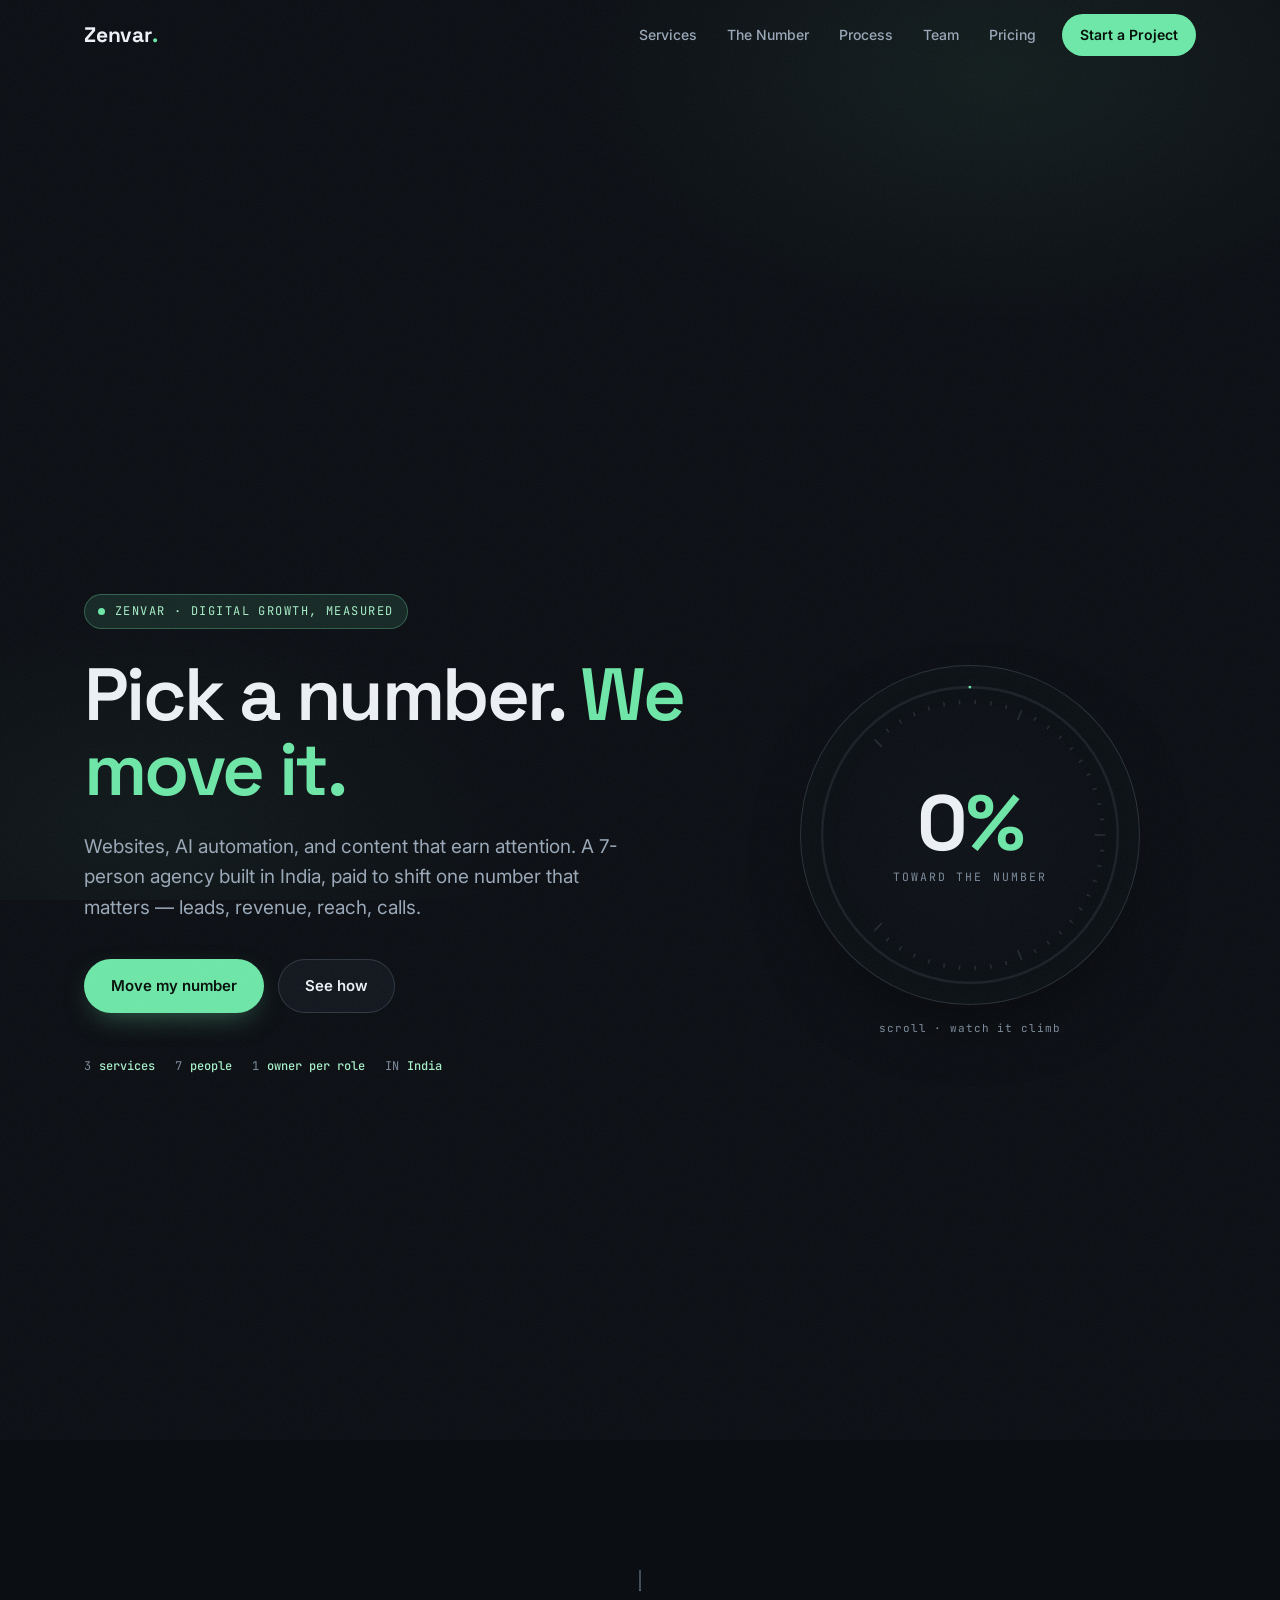
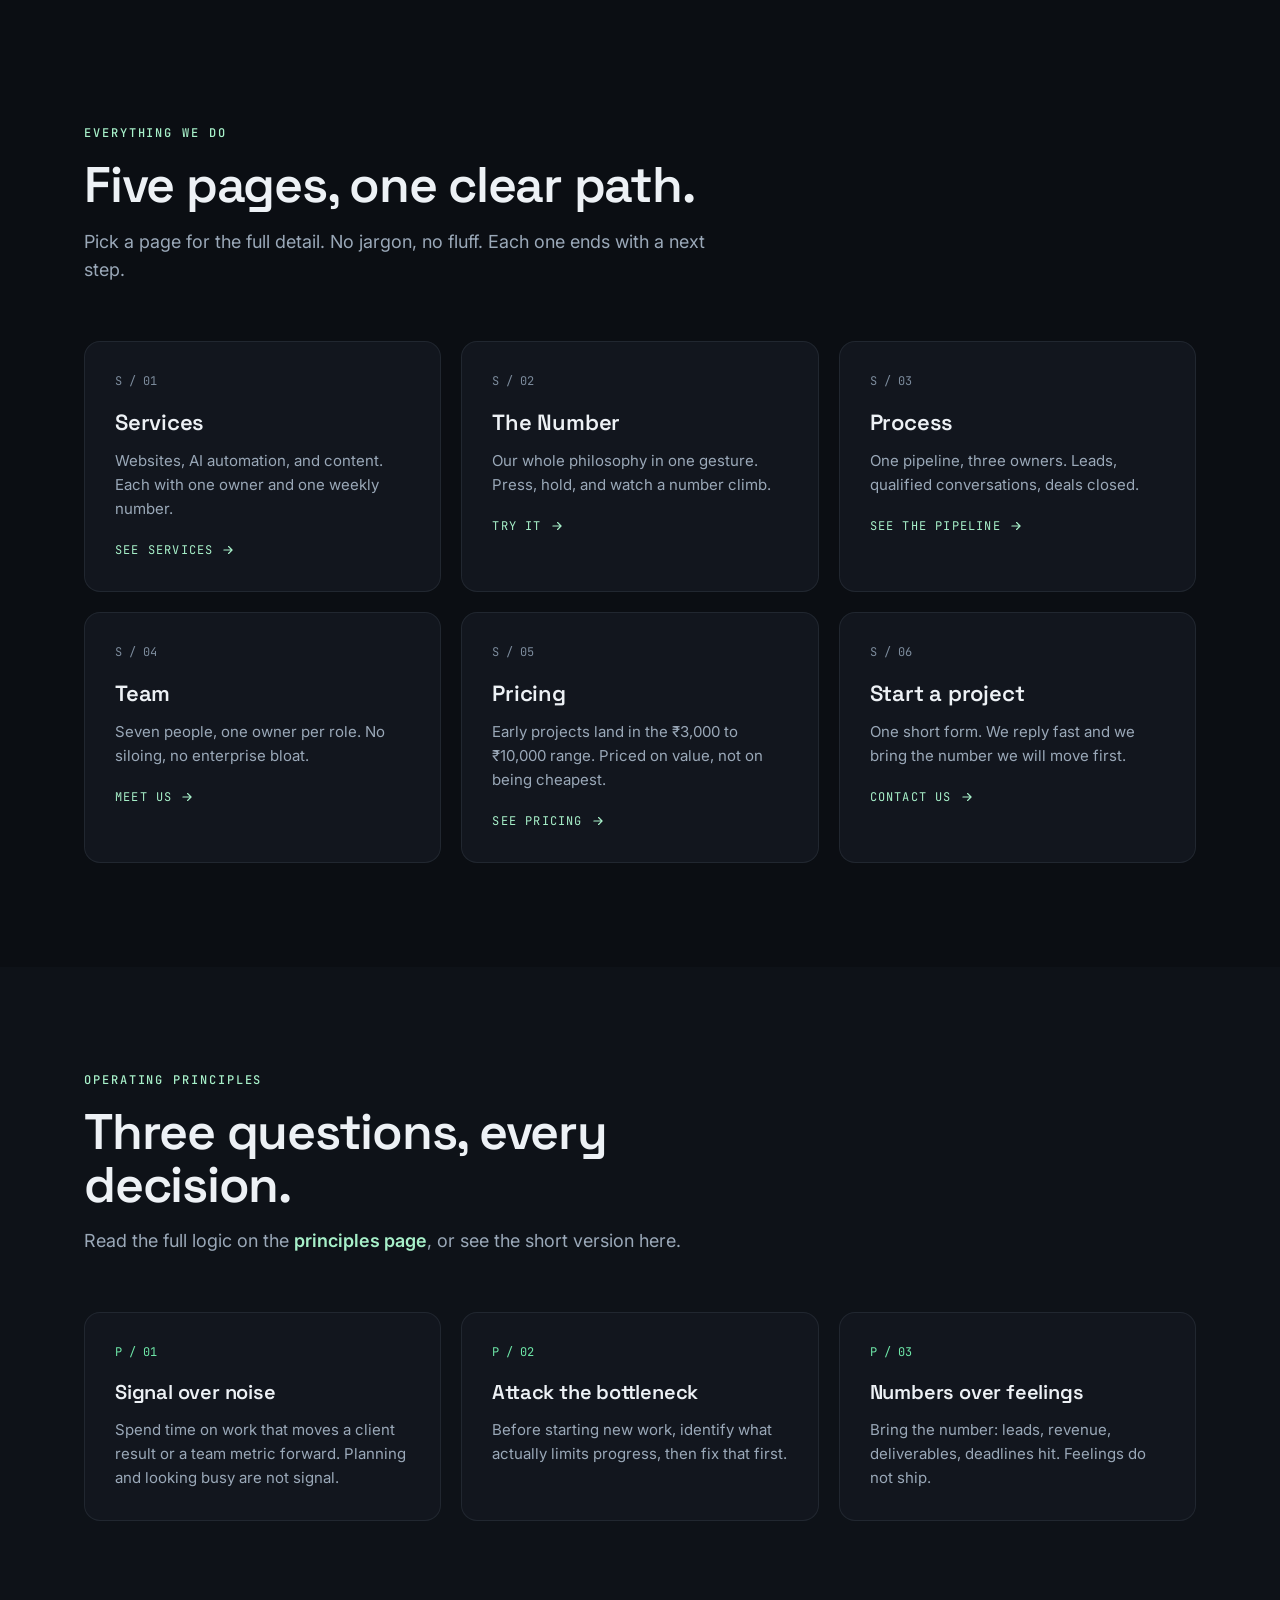
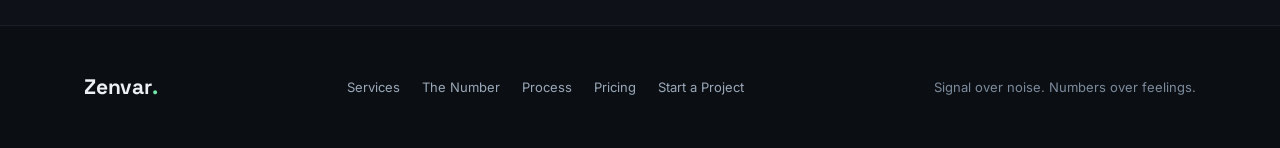
==== commit baaedcc7: "Split Zenvar site into separate pages for every section" ====
--- a/index.html
+++ b/index.html
@@ -8,402 +8,13 @@
 <meta property="og:title" content="Zenvar · We move one number" />
 <meta property="og:description" content="Websites, AI automation, and content that earn attention. A 7-person team built in India, selling outcomes instead of features." />
 <meta property="og:type" content="website" />
-<!-- DEPLOY STEP --> <meta property="og:url" content="https://hustlenix.github.io/zenvar-site/" />
-<!-- DEPLOY STEP --> <meta property="og:image" content="https://hustlenix.github.io/zenvar-site/og.png" />
+<meta property="og:url" content="https://hustlenix.github.io/zenvar-site/" />
 <meta name="theme-color" content="#0B0E13" />
 <link rel="preconnect" href="https://fonts.googleapis.com" />
 <link rel="preconnect" href="https://fonts.gstatic.com" crossorigin />
 <link href="https://fonts.googleapis.com/css2?family=Space+Grotesk:wght@500;600;700&family=Inter:wght@400;450;500;600&family=JetBrains+Mono:wght@400;500&display=swap" rel="stylesheet" />
+<link rel="stylesheet" href="styles.css" />
 <link rel="icon" type="image/svg+xml" href="data:image/svg+xml,%3Csvg xmlns='http://www.w3.org/2000/svg' viewBox='0 0 32 32'%3E%3Crect width='32' height='32' rx='7' fill='%230B0E13'/%3E%3Cpath d='M9 20h5v-8h4v8h5' fill='none' stroke='%236EE7A8' stroke-width='3' stroke-linecap='round' stroke-linejoin='round'/%3E%3C/svg%3E" />
-<style>
-  :root {
-    --canvas: #0B0E13;
-    --canvas-2: #0E1218;
-    --panel: #12161E;
-    --panel-2: #161B24;
-    --line: rgba(166,186,205,0.10);
-    --line-strong: rgba(166,186,205,0.20);
-    --text: #EDF1F5;
-    --text-secondary: #9AA8B8;
-    --text-faint: #7C8B9C;
-    --accent: #6EE7A8;
-    --accent-ink: #A7F0C9;
-    --accent-soft: rgba(110,231,168,0.12);
-    --accent-line: rgba(110,231,168,0.30);
-    --ring: rgba(110,231,168,0.55);
-    --ease: cubic-bezier(.22,.61,.36,1);
-    --font-display: 'Space Grotesk', system-ui, sans-serif;
-    --font-body: 'Inter', system-ui, -apple-system, Segoe UI, Roboto, sans-serif;
-    --font-mono: 'JetBrains Mono', ui-monospace, monospace;
-    --radius: 16px;
-    --radius-sm: 10px;
-    --maxw: 1160px;
-  }
-  * { box-sizing: border-box; margin: 0; padding: 0; }
-  html { scroll-behavior: smooth; -webkit-text-size-adjust: 100%; }
-  html, body { overflow-x: clip; }
-  body {
-    font-family: var(--font-body);
-    background: var(--canvas);
-    color: var(--text);
-    line-height: 1.6;
-    -webkit-font-smoothing: antialiased;
-    text-rendering: optimizeLegibility;
-  }
-  a { color: inherit; text-decoration: none; }
-  img, svg { display: block; max-width: 100%; }
-  .container { max-width: var(--maxw); margin: 0 auto; padding: 0 24px; }
-  :focus-visible { outline: 2px solid var(--ring); outline-offset: 3px; border-radius: 4px; }
-
-  /* ambient fixed environment behind everything */
-  .env {
-    position: fixed; inset: 0; z-index: -1; pointer-events: none;
-    background:
-      radial-gradient(48% 40% at 78% 8%, rgba(110,231,168,0.07), transparent 70%),
-      radial-gradient(40% 34% at 12% 92%, rgba(110,231,168,0.05), transparent 70%),
-      var(--canvas);
-  }
-  .grain {
-    position: fixed; inset: -60%; z-index: 60; pointer-events: none; opacity: .05;
-    background-image: url('data:image/svg+xml,%3Csvg xmlns="http://www.w3.org/2000/svg" width="140" height="140"%3E%3Cfilter id="n"%3E%3CfeTurbulence type="fractalNoise" baseFrequency="0.82" numOctaves="2" stitchTiles="stitch"/%3E%3C/filter%3E%3Crect width="100%25" height="100%25" filter="url(%23n)"/%3E%3C/svg%3E');
-    animation: grain 8s steps(10) infinite;
-  }
-  @keyframes grain {
-    0%,100% { transform: translate(0,0); }
-    20% { transform: translate(-3%,2%); }
-    40% { transform: translate(2%,-3%); }
-    60% { transform: translate(-2%,-2%); }
-    80% { transform: translate(3%,2%); }
-  }
-
-  /* ---------- NAV ---------- */
-  header {
-    position: fixed; top: 0; left: 0; right: 0; z-index: 100;
-    border-bottom: 1px solid transparent;
-    transition: background .4s var(--ease), border-color .4s var(--ease), backdrop-filter .4s var(--ease);
-  }
-  header.scrolled {
-    background: rgba(11,14,19,0.72);
-    backdrop-filter: blur(16px) saturate(130%);
-    border-bottom-color: var(--line);
-  }
-  nav.container { display: flex; align-items: center; justify-content: space-between; height: 70px; }
-  .brand {
-    font-family: var(--font-display); font-weight: 700; font-size: 21px;
-    letter-spacing: -0.01em; display: inline-flex; align-items: baseline; color: var(--text);
-  }
-  .brand .dot { color: var(--accent); }
-  .nav-links { display: flex; align-items: center; gap: 6px; }
-  .nav-links a:not(.nav-cta) {
-    font-size: 14px; color: var(--text-secondary); font-weight: 500;
-    padding: 8px 12px; border-radius: 8px;
-    transition: color .2s var(--ease), background .2s var(--ease);
-  }
-  .nav-links a:not(.nav-cta):hover { color: var(--text); background: rgba(166,186,205,0.06); }
-  .nav-cta {
-    margin-left: 8px; font-size: 14px; font-weight: 600; color: #06100A;
-    background: var(--accent); padding: 10px 18px; border-radius: 999px;
-    transition: transform .18s var(--ease), filter .2s var(--ease);
-  }
-  .nav-cta:hover { filter: brightness(1.06); transform: translateY(-1px); }
-  @media (max-width: 820px) { .nav-links a:not(.nav-cta) { display: none; } }
-
-  /* ---------- HERO ---------- */
-  .hero {
-    position: relative; min-height: 180vh;
-    display: flex; align-items: center;
-    padding: 120px 0 70px; overflow: hidden;
-  }
-  .hero-inner { display: grid; grid-template-columns: 1.15fr 0.85fr; gap: 48px; align-items: center; }
-  @media (max-width: 900px) { .hero-inner { grid-template-columns: 1fr; gap: 40px; } }
-  .kicker {
-    display: inline-flex; align-items: center; gap: 10px;
-    font-family: var(--font-mono); font-size: 12px; letter-spacing: .12em;
-    text-transform: uppercase; color: var(--accent-ink);
-    border: 1px solid var(--accent-line); background: var(--accent-soft);
-    padding: 7px 13px; border-radius: 999px; margin-bottom: 28px;
-  }
-  .kicker .dot { width: 7px; height: 7px; border-radius: 50%; background: var(--accent); animation: pulse 2.4s infinite; }
-  @keyframes pulse { 0%,100% { opacity: 1; } 50% { opacity: .35; } }
-  .hero h1 {
-    font-family: var(--font-display);
-    font-size: clamp(42px, 6vw, 74px);
-    line-height: 1.02; font-weight: 600; letter-spacing: -0.035em;
-  }
-  .hero h1 .accent { color: var(--accent); }
-  .hero .sub {
-    margin-top: 24px; font-size: clamp(16px, 1.8vw, 19px);
-    color: var(--text-secondary); max-width: 46ch;
-  }
-  .hero-ctas { display: flex; gap: 14px; margin-top: 36px; flex-wrap: wrap; }
-  .btn {
-    font-family: var(--font-body); font-size: 15px; font-weight: 600;
-    padding: 14px 26px; border-radius: 999px; display: inline-flex; align-items: center; justify-content: center;
-    cursor: pointer; border: 1px solid transparent;
-    transition: transform .18s var(--ease), background .2s var(--ease), color .2s var(--ease), border-color .2s var(--ease), box-shadow .25s var(--ease);
-  }
-  .btn-primary { background: var(--accent); color: #06100A; box-shadow: 0 10px 30px -12px rgba(110,231,168,0.5); }
-  .btn-primary:hover { background: #7cecb4; transform: translateY(-2px); }
-  .btn-ghost { background: var(--panel); color: var(--text); border-color: var(--line-strong); }
-  .btn-ghost:hover { border-color: var(--accent-line); color: var(--accent-ink); transform: translateY(-2px); }
-
-  .hud-strip { display: flex; gap: 20px; margin-top: 44px; flex-wrap: wrap; }
-  .hud-item { font-family: var(--font-mono); font-size: 12px; color: var(--text-faint); display: inline-flex; align-items: center; gap: 8px; }
-  .hud-item b { color: var(--accent-ink); font-weight: 500; }
-
-  /* ---- The Growth Dial ---- */
-  .dial-wrap { display: flex; justify-content: center; }
-  .dial {
-    position: relative; width: min(46vw, 340px); aspect-ratio: 1; border-radius: 50%;
-    border: 1px solid var(--line-strong);
-    background: radial-gradient(circle at 50% 50%, #0E1218, #0B0E13 70%);
-    box-shadow: 0 30px 80px -40px rgba(0,0,0,0.8), inset 0 0 60px rgba(110,231,168,0.03);
-    display: grid; place-items: center;
-  }
-  @media (max-width: 900px) { .dial { width: min(60vw, 280px); } }
-  .dial svg { position: absolute; inset: 0; width: 100%; height: 100%; }
-  .dial .track { fill: none; stroke: rgba(166,186,205,0.10); stroke-width: 2.5; }
-  .dial .fill {
-    fill: none; stroke: var(--accent); stroke-width: 2.5; stroke-linecap: round;
-    stroke-dasharray: 879; stroke-dashoffset: 879;
-    transition: stroke-dashoffset .1s linear;
-    filter: drop-shadow(0 0 10px rgba(110,231,168,0.45));
-  }
-  .dial .tick { stroke: rgba(166,186,205,0.16); stroke-width: 1.5; }
-  .dial-core { text-align: center; z-index: 2; }
-  .dial-core .num {
-    font-family: var(--font-display); font-weight: 700;
-    font-size: clamp(52px, 7vw, 78px); line-height: 1; letter-spacing: -0.03em; color: var(--text);
-  }
-  .dial-core .num em { font-style: normal; color: var(--accent); }
-  .dial-core .label {
-    margin-top: 6px; font-family: var(--font-mono); font-size: 11.5px;
-    letter-spacing: .18em; text-transform: uppercase; color: var(--text-faint);
-  }
-  .dial-hint {
-    position: absolute; bottom: -34px; left: 50%; transform: translateX(-50%);
-    font-family: var(--font-mono); font-size: 11px; color: var(--text-faint);
-    white-space: nowrap; letter-spacing: .08em;
-  }
-  @media (max-width: 560px) { .dial-hint { display: none; } }
-
-  .scroll-cue { position: absolute; bottom: 26px; left: 50%; transform: translateX(-50%); }
-  .scroll-cue .chev {
-    width: 18px; height: 18px; border-right: 1.6px solid var(--text-faint); border-bottom: 1.6px solid var(--text-faint);
-    transform: rotate(45deg); animation: chev 1.9s infinite;
-  }
-  @keyframes chev { 0% { opacity:.4; transform: rotate(45deg) translate(0,0);} 50%{opacity:1;} 100%{opacity:.3; transform: rotate(45deg) translate(4px,4px);} }
-
-  /* entrance */
-  .hero .rise { opacity: 0; transform: translateY(20px); }
-  .hero .rise.in { animation: riseIn .85s var(--ease) forwards; }
-  @keyframes riseIn { to { opacity: 1; transform: none; } }
-  .dial { opacity: 0; transform: scale(.96); transition: opacity .7s var(--ease), transform .7s var(--ease); }
-  .dial.in { opacity: 1; transform: none; }
-
-  /* ---------- SECTIONS ---------- */
-  section { padding: 104px 0; position: relative; }
-  .section-label {
-    font-family: var(--font-mono); font-size: 12px; font-weight: 500;
-    letter-spacing: .16em; text-transform: uppercase; color: var(--accent-ink); margin-bottom: 16px;
-  }
-  h2.sec {
-    font-family: var(--font-display);
-    font-size: clamp(30px, 4.4vw, 50px);
-    line-height: 1.05; font-weight: 600; letter-spacing: -0.025em; max-width: 22ch;
-  }
-  .sec-lead { font-size: 18px; color: var(--text-secondary); max-width: 58ch; margin-top: 16px; }
-  .section-head { max-width: 720px; margin-bottom: 56px; }
-
-  /* ---- Services ---- */
-  .svc-grid { display: grid; grid-template-columns: repeat(3, 1fr); gap: 20px; }
-  @media (max-width: 940px) { .svc-grid { grid-template-columns: 1fr; } }
-  .svc-card {
-    position: relative; background: var(--panel); border: 1px solid var(--line);
-    border-radius: var(--radius); padding: 30px; overflow: hidden;
-    transition: transform .3s var(--ease), border-color .3s var(--ease), background .3s var(--ease);
-  }
-  .svc-card::before {
-    content: ""; position: absolute; top: 0; left: 0; right: 0; height: 2px;
-    background: linear-gradient(90deg, var(--accent), transparent 70%); opacity: 0;
-    transition: opacity .3s var(--ease);
-  }
-  .svc-card:hover { transform: translateY(-5px); border-color: var(--accent-line); }
-  .svc-card:hover::before { opacity: 1; }
-  .svc-card .top { display: flex; align-items: center; justify-content: space-between; margin-bottom: 22px; }
-  .svc-card .idx { font-family: var(--font-mono); font-size: 12px; color: var(--text-faint); }
-  .svc-card .ic {
-    width: 44px; height: 44px; border-radius: 12px; display: grid; place-items: center;
-    background: var(--accent-soft); color: var(--accent);
-  }
-  .svc-card .ic svg { width: 22px; height: 22px; }
-  .svc-card h3 { font-family: var(--font-display); font-size: 21px; font-weight: 600; margin-bottom: 10px; letter-spacing: -0.01em; }
-  .svc-card p { color: var(--text-secondary); font-size: 15px; }
-  .svc-metric {
-    margin-top: 22px; padding-top: 16px; border-top: 1px solid var(--line);
-    font-size: 13.5px; color: var(--text-faint);
-  }
-  .svc-metric b { color: var(--accent-ink); font-weight: 600; }
-
-  /* ---- The Moving Number (interactive) ---- */
-  #moving { background: var(--canvas-2); }
-  .moving-wrap { display: grid; grid-template-columns: 0.9fr 1.1fr; gap: 56px; align-items: center; }
-  @media (max-width: 900px) { .moving-wrap { grid-template-columns: 1fr; gap: 40px; } }
-  .hold {
-    user-select: none; -webkit-user-select: none; cursor: pointer;
-    position: relative; border: 1px solid var(--line-strong); border-radius: 20px;
-    padding: 44px 34px; background: linear-gradient(180deg, var(--panel-2), var(--panel));
-    overflow: hidden;
-  }
-  .hold:active { cursor: grabbing; }
-  .hold .hold-label {
-    font-family: var(--font-mono); font-size: 12px; letter-spacing: .14em;
-    text-transform: uppercase; color: var(--text-faint); display: flex; justify-content: space-between;
-  }
-  .hold .counter {
-    font-family: var(--font-display); font-weight: 700;
-    font-size: clamp(56px, 9vw, 96px); line-height: 1; letter-spacing: -0.03em;
-    margin-top: 18px; color: var(--text);
-  }
-  .hold .counter em { font-style: normal; color: var(--accent); }
-  .hold .bar-track {
-    margin-top: 30px; height: 8px; border-radius: 999px; background: rgba(166,186,205,0.10); overflow: hidden;
-  }
-  .hold .bar { height: 100%; width: 0%; background: var(--accent); border-radius: 999px; }
-  .hold .held-note {
-    margin-top: 16px; font-family: var(--font-mono); font-size: 12px; color: var(--text-faint); min-height: 20px;
-  }
-  .moving-copy h3 { font-family: var(--font-display); font-size: 26px; font-weight: 600; letter-spacing: -0.02em; margin-bottom: 14px; }
-  .moving-copy p { color: var(--text-secondary); font-size: 16px; max-width: 46ch; }
-  .moving-copy ul { list-style: none; margin-top: 22px; display: grid; gap: 12px; }
-  .moving-copy li { display: flex; gap: 12px; align-items: flex-start; color: var(--text-secondary); font-size: 15px; }
-  .moving-copy li::before { content: "▸"; color: var(--accent); }
-  .moving-copy li b { color: var(--text); font-weight: 600; }
-
-  /* ---- Pipeline ---- */
-  .pipe { display: grid; grid-template-columns: repeat(3, 1fr); gap: 0; margin-top: 12px; }
-  @media (max-width: 820px) { .pipe { grid-template-columns: 1fr; gap: 30px; } }
-  .pipe-step { padding: 0 26px; position: relative; }
-  .pipe-step:first-child { padding-left: 0; }
-  .pipe-step:last-child { padding-right: 0; }
-  @media (min-width: 821px) {
-    .pipe-step:not(:first-child)::before {
-      content: ""; position: absolute; left: -1px; top: 26px; width: 100%; height: 2px;
-      background: linear-gradient(90deg, var(--accent-line), transparent); opacity: .6;
-    }
-  }
-  .pipe-step .step-no {
-    font-family: var(--font-mono); font-size: 13px; letter-spacing: .1em; color: var(--accent);
-  }
-  .pipe-step h3 { font-family: var(--font-display); font-size: 20px; font-weight: 600; margin: 16px 0 8px; }
-  .pipe-step p { color: var(--text-secondary); font-size: 15px; }
-  .pipe-step .owner {
-    margin-top: 14px; font-family: var(--font-mono); font-size: 12px; color: var(--accent-ink);
-  }
-
-  /* ---- Principles ---- */
-  #principles { background: var(--canvas-2); }
-  .principle-list { display: grid; grid-template-columns: repeat(3,1fr); gap: 20px; }
-  @media (max-width: 940px) { .principle-list { grid-template-columns: 1fr; } }
-  .principle {
-    border: 1px solid var(--line); border-radius: var(--radius); padding: 30px;
-    background: var(--panel);
-    transition: transform .3s var(--ease), border-color .3s var(--ease);
-  }
-  .principle:hover { transform: translateY(-4px); border-color: var(--accent-line); }
-  .principle .n { font-family: var(--font-mono); font-size: 12px; color: var(--accent); }
-  .principle .q { font-family: var(--font-display); font-size: 20px; font-weight: 600; margin: 14px 0 10px; letter-spacing: -0.01em; }
-  .principle p { color: var(--text-secondary); font-size: 15px; }
-
-  /* ---- Team ---- */
-  .team-grid { display: grid; grid-template-columns: repeat(4,1fr); gap: 14px; }
-  @media (max-width: 1000px) { .team-grid { grid-template-columns: repeat(2,1fr); } }
-  @media (max-width: 560px) { .team-grid { grid-template-columns: 1fr; } }
-  .member {
-    border: 1px solid var(--line); border-radius: var(--radius); padding: 20px;
-    background: var(--panel);
-    transition: transform .25s var(--ease), border-color .25s var(--ease);
-  }
-  .member:hover { transform: translateY(-3px); border-color: var(--accent-line); }
-  .member .avatar {
-    width: 42px; height: 42px; border-radius: 12px; margin-bottom: 14px;
-    background: var(--accent-soft); color: var(--accent);
-    font-family: var(--font-monospace, var(--font-mono)); font-weight: 600; font-size: 13px;
-    display: grid; place-items: center; letter-spacing: .04em;
-  }
-  .member .name { font-family: var(--font-display); font-size: 16px; font-weight: 600; }
-  .member .role { color: var(--accent-ink); font-size: 13px; font-weight: 500; margin-top: 3px; }
-  .member .metric { color: var(--text-faint); font-size: 12.5px; margin-top: 12px; border-top: 1px solid var(--line); padding-top: 10px; }
-  .team-note { margin-top: 28px; font-size: 14px; color: var(--text-faint); max-width: 66ch; }
-  .team-note a { color: var(--accent-ink); font-weight: 600; }
-
-  /* ---- Pricing ---- */
-  .price-grid { display: grid; grid-template-columns: repeat(3, 1fr); gap: 20px; }
-  @media (max-width: 940px) { .price-grid { grid-template-columns: 1fr; } }
-  .price-card { background: var(--panel); border: 1px solid var(--line); border-radius: var(--radius); padding: 30px; position: relative; }
-  .price-card.feature { border-color: var(--accent-line); background: linear-gradient(180deg, var(--panel-2), var(--panel)); }
-  .price-card .tag {
-    position: absolute; top: -11px; left: 26px; font-family: var(--font-mono); font-size: 11px;
-    letter-spacing: .1em; text-transform: uppercase; color: #06100A; background: var(--accent);
-    padding: 4px 10px; border-radius: 6px; font-weight: 500;
-  }
-  .price-card h3 { font-family: var(--font-display); font-size: 19px; font-weight: 600; margin-bottom: 8px; }
-  .price-card .from { font-family: var(--font-mono); font-size: 12px; color: var(--accent-ink); margin-bottom: 14px; }
-  .price-card p { color: var(--text-secondary); font-size: 15px; }
-
-  /* ---- Contact ---- */
-  #contact { background: var(--canvas-2); }
-  .contact-wrap { display: grid; grid-template-columns: 1fr 1.05fr; gap: 56px; align-items: start; }
-  @media (max-width: 900px) { .contact-wrap { grid-template-columns: 1fr; } }
-  .form-wrap {
-    background: var(--panel); border: 1px solid var(--line); border-radius: 20px; padding: 36px;
-    box-shadow: 0 30px 60px -40px rgba(0,0,0,0.6);
-  }
-  .form-row { margin-bottom: 18px; }
-  .form-row label { display: block; font-size: 13.5px; font-weight: 600; margin-bottom: 8px; color: var(--text); }
-  .form-row input, .form-row textarea, .form-row select {
-    width: 100%; padding: 13px 15px; border-radius: var(--radius-sm);
-    background: var(--canvas); border: 1px solid var(--line-strong); color: var(--text);
-    font-size: 15px; font-family: inherit; transition: border-color .2s var(--ease), box-shadow .2s var(--ease);
-  }
-  .form-row input::placeholder, .form-row textarea::placeholder { color: var(--text-faint); }
-  .form-row select { appearance: none; }
-  .form-row input:focus, .form-row textarea:focus, .form-row select:focus {
-    outline: none; border-color: var(--accent); box-shadow: 0 0 0 3px var(--accent-soft);
-  }
-  .form-row textarea { min-height: 100px; resize: vertical; }
-  .form-note { font-size: 13px; color: var(--text-faint); margin-top: 14px; }
-  #form-status { margin-top: 14px; font-size: 14px; font-weight: 600; min-height: 22px; }
-  #form-status.ok { color: var(--accent); }
-  #form-status.err { color: #F89A9A; }
-  .contact-side .reply {
-    margin-top: 24px; font-size: 14.5px; color: var(--text-secondary);
-    border-left: 2px solid var(--accent); padding-left: 16px;
-  }
-
-  /* ---- Footer ---- */
-  footer { border-top: 1px solid var(--line); padding: 44px 0; }
-  .footer-wrap { display: flex; justify-content: space-between; gap: 24px; flex-wrap: wrap; align-items: center; }
-  .footer-nav { display: flex; gap: 22px; font-size: 13px; color: var(--text-secondary); }
-  .footer-nav a:hover { color: var(--text); }
-  .footer-meta { font-size: 13px; color: var(--text-faint); }
-
-  /* ---- Reveal ---- */
-  .reveal { opacity: 0; transform: translateY(26px); transition: opacity .8s var(--ease), transform .8s var(--ease); }
-  .reveal.visible { opacity: 1; transform: none; }
-
-  @media (min-width: 480px) {
-    @media (pointer: coarse) { .btn { min-height: 46px; } }
-  }
-
-  @media (prefers-reduced-motion: reduce) {
-    html { scroll-behavior: auto; }
-    *, *::before, *::after { animation: none !important; transition-duration: .001s !important; }
-    .reveal, .hero .rise { opacity: 1 !important; transform: none !important; }
-    .dial { opacity: 1; transform: none; }
-    .grain { animation: none; }
-  }
-</style>
 </head>
 <body>
 
@@ -412,28 +23,28 @@
 
 <header id="header">
   <nav class="container">
-    <a class="brand" href="#top">Zenvar<span class="dot">.</span></a>
+    <a class="brand" href="index.html">Zenvar<span class="dot">.</span></a>
     <div class="nav-links">
-      <a href="#services">Services</a>
-      <a href="#moving">The Number</a>
-      <a href="#pipeline">Process</a>
-      <a href="#team">Team</a>
-      <a href="#pricing">Pricing</a>
-      <a href="#contact" class="nav-cta">Start a Project</a>
+      <a href="services.html">Services</a>
+      <a href="number.html">The Number</a>
+      <a href="process.html">Process</a>
+      <a href="team.html">Team</a>
+      <a href="pricing.html">Pricing</a>
+      <a href="contact.html" class="nav-cta">Start a Project</a>
     </div>
   </nav>
 </header>
 
 <!-- HERO -->
-<section class="hero" id="top">
+<section class="hero" id="hero">
   <div class="container hero-inner">
     <div>
       <div class="kicker rise"><span class="dot"></span> Zenvar &middot; Digital growth, measured</div>
       <h1 class="rise" style="animation-delay:.06s">Pick a number. <span class="accent">We move it.</span></h1>
       <p class="sub rise" style="animation-delay:.12s">Websites, AI automation, and content that earn attention. A 7-person agency built in India, paid to shift one number that matters &mdash; leads, revenue, reach, calls.</p>
       <div class="hero-ctas rise" style="animation-delay:.2s">
-        <a href="#contact" class="btn btn-primary">Move my number</a>
-        <a href="#services" class="btn btn-ghost">See how</a>
+        <a href="contact.html" class="btn btn-primary">Move my number</a>
+        <a href="services.html" class="btn btn-ghost">See how</a>
       </div>
       <div class="hud-strip rise" style="animation-delay:.28s">
         <span class="hud-item">3 <b>services</b></span>
@@ -464,97 +75,62 @@
   <div class="scroll-cue" aria-hidden="true"><span class="chev"></span></div>
 </section>
 
-<!-- SERVICES -->
-<section id="services">
+<!-- SECTION LINK DASHBOARD -->
+<section id="explore">
   <div class="container">
     <div class="section-head">
-      <div class="section-label reveal">What we do</div>
-      <h2 class="sec reveal">Three services. One goal: move a number.</h2>
-      <p class="sec-lead reveal">No busywork, no vanity metrics. Every service has one owner and one weekly number, and we are paid for results, not for looking busy.</p>
+      <div class="section-label reveal">Everything we do</div>
+      <h2 class="sec reveal">Five pages, one clear path.</h2>
+      <p class="sec-lead reveal">Pick a page for the full detail. No jargon, no fluff. Each one ends with a next step.</p>
     </div>
-    <div class="svc-grid">
-      <div class="svc-card reveal">
-        <div class="top"><span class="idx">S&nbsp;/&nbsp;01</span><div class="ic"><svg viewBox="0 0 24 24" fill="none" stroke="currentColor" stroke-width="2" stroke-linecap="round" stroke-linejoin="round"><path d="M2 3h6a4 4 0 0 1 4 4v14a3 3 0 0 0-3-3H2z"/><path d="M22 3h-6a4 4 0 0 0-4 4v14a3 3 0 0 1 3-3h7z"/></svg></div></div>
-        <h3>Website Development</h3>
-        <p>Modern, mobile-responsive site with clear service pages, lead forms, WhatsApp contact, and one clear call-to-action. Built to get found and contacted.</p>
-        <div class="svc-metric"><b>Moves:</b> leads and enquiries</div>
-      </div>
-      <div class="svc-card reveal">
-        <div class="top"><span class="idx">S&nbsp;/&nbsp;02</span><div class="ic"><svg viewBox="0 0 24 24" fill="none" stroke="currentColor" stroke-width="2" stroke-linecap="round" stroke-linejoin="round"><path d="M12 2 4 6v6c0 5 3.4 8.5 8 10 4.6-1.5 8-5 8-10V6z"/></svg></div></div>
-        <h3>AI Automation</h3>
-        <p>AI agents and workflows for enquiry handling, lead qualification, follow-ups, and repetitive communication. Lead capture that never sleeps and never drops a lead.</p>
-        <div class="svc-metric"><b>Moves:</b> response time and hours saved</div>
-      </div>
-      <div class="svc-card reveal">
-        <div class="top"><span class="idx">S&nbsp;/&nbsp;03</span><div class="ic"><svg viewBox="0 0 24 24" fill="none" stroke="currentColor" stroke-width="2" stroke-linecap="round" stroke-linejoin="round"><circle cx="11" cy="11" r="8"/><path d="m21 21-4.3-4.3"/></svg></div></div>
-        <h3>Content &amp; Reels</h3>
-        <p>Reel editing, captions, hashtags, and content strategy built around what your customers actually watch. A publishing system your audience sees, tracked weekly.</p>
-        <div class="svc-metric"><b>Moves:</b> reach and interest</div>
-      </div>
+    <div class="dash">
+      <a class="dash-card reveal" href="services.html">
+        <div class="idx">S / 01</div>
+        <h3>Services</h3>
+        <p>Websites, AI automation, and content. Each with one owner and one weekly number.</p>
+        <span class="go">See services <svg width="14" height="14" viewBox="0 0 24 24" fill="none" stroke="currentColor" stroke-width="2" stroke-linecap="round" stroke-linejoin="round"><path d="M5 12h14M13 6l6 6-6 6"/></svg></span>
+      </a>
+      <a class="dash-card reveal" href="number.html">
+        <div class="idx">S / 02</div>
+        <h3>The Number</h3>
+        <p>Our whole philosophy in one gesture. Press, hold, and watch a number climb.</p>
+        <span class="go">Try it <svg width="14" height="14" viewBox="0 0 24 24" fill="none" stroke="currentColor" stroke-width="2" stroke-linecap="round" stroke-linejoin="round"><path d="M5 12h14M13 6l6 6-6 6"/></svg></span>
+      </a>
+      <a class="dash-card reveal" href="process.html">
+        <div class="idx">S / 03</div>
+        <h3>Process</h3>
+        <p>One pipeline, three owners. Leads, qualified conversations, deals closed.</p>
+        <span class="go">See the pipeline <svg width="14" height="14" viewBox="0 0 24 24" fill="none" stroke="currentColor" stroke-width="2" stroke-linecap="round" stroke-linejoin="round"><path d="M5 12h14M13 6l6 6-6 6"/></svg></span>
+      </a>
+      <a class="dash-card reveal" href="team.html">
+        <div class="idx">S / 04</div>
+        <h3>Team</h3>
+        <p>Seven people, one owner per role. No siloing, no enterprise bloat.</p>
+        <span class="go">Meet us <svg width="14" height="14" viewBox="0 0 24 24" fill="none" stroke="currentColor" stroke-width="2" stroke-linecap="round" stroke-linejoin="round"><path d="M5 12h14M13 6l6 6-6 6"/></svg></span>
+      </a>
+      <a class="dash-card reveal" href="pricing.html">
+        <div class="idx">S / 05</div>
+        <h3>Pricing</h3>
+        <p>Early projects land in the ₹3,000 to ₹10,000 range. Priced on value, not on being cheapest.</p>
+        <span class="go">See pricing <svg width="14" height="14" viewBox="0 0 24 24" fill="none" stroke="currentColor" stroke-width="2" stroke-linecap="round" stroke-linejoin="round"><path d="M5 12h14M13 6l6 6-6 6"/></svg></span>
+      </a>
+      <a class="dash-card reveal" href="contact.html">
+        <div class="idx">S / 06</div>
+        <h3>Start a project</h3>
+        <p>One short form. We reply fast and we bring the number we will move first.</p>
+        <span class="go">Contact us <svg width="14" height="14" viewBox="0 0 24 24" fill="none" stroke="currentColor" stroke-width="2" stroke-linecap="round" stroke-linejoin="round"><path d="M5 12h14M13 6l6 6-6 6"/></svg></span>
+      </a>
     </div>
   </div>
 </section>
 
-<!-- THE NUMBER (interactive) -->
-<section id="moving">
-  <div class="container moving-wrap">
-    <div class="hold reveal" id="hold" role="button" tabindex="0" aria-label="Press and hold to advance a progress number">
-      <div class="hold-label"><span>DEFINE THE TARGET</span><span>HOLD</span></div>
-      <div class="counter"><span id="holdNum">0</span><em> pts</em></div>
-      <div class="bar-track"><div class="bar" id="holdBar"></div></div>
-      <div class="held-note" id="holdNote">Press and hold to advance the number.</div>
-    </div>
-    <div class="moving-copy">
-      <div class="section-label reveal">The one interaction</div>
-      <h3 class="reveal">Feel what we build for clients.</h3>
-      <p class="reveal">This is the whole philosophy in one gesture. Hold, and the number climbs. Release, and it eases back. Growth is not a switch &mdash; it is sustained pressure on the thing that matters.</p>
-      <ul class="reveal">
-        <li><b>Define a target</b> &mdash; one number, one owner.</li>
-        <li><b>Apply the pressure</b> &mdash; weekly work aimed at that number.</li>
-        <li><b>Read the result</b> &mdash; and adjust the next week&rsquo;s plan.</li>
-        <li><b>Keep it honest</b> &mdash; no vanity metric survives a week.</li>
-      </ul>
-    </div>
-  </div>
-</section>
-
-<!-- PIPELINE -->
-<section id="pipeline">
-  <div class="container">
-    <div class="section-head">
-      <div class="section-label reveal">How we work</div>
-      <h2 class="sec reveal">One pipeline, three owners.</h2>
-      <p class="sec-lead reveal">Leads, qualified conversations, deals closed. Each step owned by one person, with a number attached. If a handoff gets unclear, it is the first thing we fix.</p>
-    </div>
-    <div class="pipe">
-      <div class="pipe-step reveal">
-        <div class="step-no">STEP 01</div>
-        <h3>We research, you qualify</h3>
-        <p>We find businesses that fit the profile, then only pursue ones with a real problem to solve.</p>
-        <div class="owner">Lead Research + Qualification</div>
-      </div>
-      <div class="pipe-step reveal">
-        <div class="step-no">STEP 02</div>
-        <h3>Personalized outreach</h3>
-        <p>One relevant conversation starter per business, focused on the problem they actually have.</p>
-        <div class="owner">Outreach + Conversation</div>
-      </div>
-      <div class="pipe-step reveal">
-        <div class="step-no">STEP 03</div>
-        <h3>We deliver the outcome</h3>
-        <p>Discovery, proposal, delivery, reviews, and the testimonial that follows. Sold on outcomes, not features.</p>
-        <div class="owner">Delivery + Follow-up</div>
-      </div>
-    </div>
-  </div>
-</section>
-
-<!-- PRINCIPLES -->
-<section id="principles">
+<!-- PRINCIPLES STRIP -->
+<section class="alt" id="principles">
   <div class="container">
     <div class="section-head">
       <div class="section-label reveal">Operating principles</div>
       <h2 class="sec reveal">Three questions, every decision.</h2>
+      <p class="sec-lead reveal">Read the full logic on the <a href="principles.html" style="color:var(--accent-ink);font-weight:600">principles page</a>, or see the short version here.</p>
     </div>
     <div class="principle-list">
       <div class="principle reveal">
@@ -570,98 +146,8 @@
       <div class="principle reveal">
         <div class="n">P / 03</div>
         <div class="q">Numbers over feelings</div>
-        <p>&ldquo;I think I improved&rdquo; is not an update. Bring the number: leads, revenue, deliverables, deadlines hit.</p>
+        <p>Bring the number: leads, revenue, deliverables, deadlines hit. Feelings do not ship.</p>
       </div>
-    </div>
-  </div>
-</section>
-
-<!-- TEAM -->
-<section id="team">
-  <div class="container">
-    <div class="section-head">
-      <div class="section-label reveal">The team</div>
-      <h2 class="sec reveal">Small team, one owner per role.</h2>
-      <p class="sec-lead reveal">No siloing. Each role has one owner and one weekly metric, and everyone is expected to be capable across web and automation.</p>
-    </div>
-    <div class="team-grid">
-      <div class="member reveal"><div class="avatar">HA</div><div class="name">Hemanathan</div><div class="role">Founder / CEO · Sales</div><div class="metric">Outreach, clients, deals</div></div>
-      <div class="member reveal"><div class="avatar">LA</div><div class="name">Lalith</div><div class="role">Tech / AI Automation</div><div class="metric">Automations shipped</div></div>
-      <div class="member reveal"><div class="avatar">SH</div><div class="name">Shanjay</div><div class="role">Content Research / Captions</div><div class="metric">Content researched</div></div>
-      <div class="member reveal"><div class="avatar">SR</div><div class="name">Shreyan</div><div class="role">Editing</div><div class="metric">Reels shipped</div></div>
-      <div class="member reveal"><div class="avatar">NO</div><div class="name">Noel</div><div class="role">Design</div><div class="metric">Design delivered</div></div>
-      <div class="member reveal"><div class="avatar">HR</div><div class="name">Hari</div><div class="role">Editing + Marketing Strategy</div><div class="metric">Strategy set</div></div>
-      <div class="member reveal"><div class="avatar">CH</div><div class="name">Charvesh</div><div class="role">Editing + Marketing</div><div class="metric">Content published</div></div>
-    </div>
-    <p class="team-note reveal">Zenvar is built in India, serving small and mid-size businesses. We avoid the complexity trap: no micro-tasks, no enterprise bloat. <a href="#contact">Start a project &rarr;</a></p>
-  </div>
-</section>
-
-<!-- PRICING -->
-<section id="pricing">
-  <div class="container">
-    <div class="section-head">
-      <div class="section-label reveal">Pricing</div>
-      <h2 class="sec reveal">Priced on value, not on being cheapest.</h2>
-      <p class="sec-lead reveal">Early projects land in the ₹3,000&ndash;₹10,000 range, quoted on scope, complexity, and the outcome you need.</p>
-    </div>
-    <div class="price-grid">
-      <div class="price-card reveal">
-        <h3>Website Development</h3>
-        <div class="from">from ₹3,000</div>
-        <p>Modern, mobile-responsive site with lead capture built in. The most common entry project.</p>
-      </div>
-      <div class="price-card feature reveal">
-        <span class="tag">Value</span>
-        <h3>AI Automation</h3>
-        <div class="from">priced on the problem</div>
-        <p>Enquiry handling, lead qualification, follow-ups, and workflows that save hours each week.</p>
-      </div>
-      <div class="price-card reveal">
-        <h3>Content &amp; Reels</h3>
-        <div class="from">monthly plan</div>
-        <p>Reel editing, captions, and content support with a clear weekly publishing plan.</p>
-      </div>
-    </div>
-  </div>
-</section>
-
-<!-- CONTACT -->
-<section id="contact">
-  <div class="container contact-wrap">
-    <div>
-      <div class="section-label reveal">Start a project</div>
-      <h2 class="sec reveal">Tell us what is limiting your growth.</h2>
-      <p class="sec-lead reveal">One short form. No ten-field walls. We reply fast, and we bring the number.</p>
-      <div class="reply reveal">We respond within one business day, with a clear next step and the metric we will move first.</div>
-    </div>
-    <div class="form-wrap reveal">
-      <form id="leadForm" novalidate>
-        <div class="form-row">
-          <label for="name">Name</label>
-          <input type="text" id="name" name="name" required autocomplete="name" placeholder="Your name" />
-        </div>
-        <div class="form-row">
-          <label for="email">Email</label>
-          <input type="email" id="email" name="email" required autocomplete="email" placeholder="you@company.com" />
-        </div>
-        <div class="form-row">
-          <label for="service">What do you need?</label>
-          <select id="service" name="service">
-            <option value="website">Website Development</option>
-            <option value="automation">AI Automation</option>
-            <option value="content">Content &amp; Reels</option>
-            <option value="all">Not sure yet</option>
-          </select>
-        </div>
-        <div class="form-row">
-          <label for="msg">Which number do you want to move?</label>
-          <textarea id="msg" name="message" placeholder="Leads? Calls? Sales? A short note is plenty."></textarea>
-        </div>
-        <button type="submit" class="btn btn-primary" style="width:100%">Move my number</button>
-        <p class="form-note">This form opens a direct email to the Zenvar team. No spam, no list, ever.</p>
-        <p id="form-status" role="status" aria-live="polite"></p>
-      </form>
     </div>
   </div>
 </section>
@@ -670,153 +156,16 @@
   <div class="container footer-wrap">
     <div class="brand">Zenvar<span class="dot">.</span></div>
     <div class="footer-nav">
-      <a href="#services">Services</a>
-      <a href="#moving">The Number</a>
-      <a href="#pipeline">Process</a>
-      <a href="#pricing">Pricing</a>
-      <a href="#contact">Start a Project</a>
+      <a href="services.html">Services</a>
+      <a href="number.html">The Number</a>
+      <a href="process.html">Process</a>
+      <a href="pricing.html">Pricing</a>
+      <a href="contact.html">Start a Project</a>
     </div>
     <div class="footer-meta">Signal over noise. Numbers over feelings.</div>
   </div>
 </footer>
 
-<script>
-  (function () {
-    var reduce = matchMedia('(prefers-reduced-motion: reduce)').matches;
-
-    /* ---------- NAV ---------- */
-    var header = document.getElementById('header');
-    addEventListener('scroll', function () {
-      header.classList.toggle('scrolled', scrollY > 10);
-    }, { passive: true });
-
-    /* ---------- REVEAL ---------- */
-    var revealEls = document.querySelectorAll('.reveal');
-    if ('IntersectionObserver' in window) {
-      var io = new IntersectionObserver(function (entries) {
-        entries.forEach(function (e) {
-          if (e.isIntersecting) { e.target.classList.add('visible'); io.unobserve(e.target); }
-        });
-      }, { threshold: 0.14 });
-      revealEls.forEach(function (el) { io.observe(el); });
-    } else {
-      revealEls.forEach(function (el) { el.classList.add('visible'); });
-    }
-
-    /* ---------- HERO ENTRANCE ---------- */
-    var rises = document.querySelectorAll('.hero .rise, .dial');
-    rises.forEach(function (el, i) {
-      requestAnimationFrame(function () {
-        setTimeout(function () { el.classList.add('in'); }, 100 + i * 80);
-      });
-    });
-
-    /* ---------- DIAL TICKS ---------- */
-    (function () {
-      var g = document.getElementById('ticks');
-      var inner = '';
-      for (var i = 0; i <= 40; i++) {
-        var a = Math.PI * (i / 40) * 1.5 - Math.PI * 0.75; // 270deg arc starting at top
-        var major = (i % 10 === 0);
-        var r1 = 128, r2 = major ? 118 : 124;
-        var X1 = 160 + r1 * Math.cos(a), Y1 = 160 + r1 * Math.sin(a);
-        var X2 = 160 + r2 * Math.cos(a), Y2 = 160 + r2 * Math.sin(a);
-        inner += '<line class="tick" x1="' + X1 + '" y1="' + Y1 + '" x2="' + X2 + '" y2="' + Y2 + '"/>';
-      }
-      g.innerHTML = inner;
-    })();
-
-    /* ---------- SCROLL: the dial climbs toward 100 ---------- */
-    var dialFill = document.getElementById('dialFill');
-    var dialNum = document.getElementById('dialNum');
-    var CIRC = 879;
-    var lastPct = -1;
-    function roundTo(n, unit) { return Math.round(n / unit) * unit; }
-    function updateDial() {
-      var hero = document.getElementById('top');
-      var range = hero.offsetHeight - innerHeight;   // scroll distance to fully pass the hero
-      var p = range > 0 ? scrollY / range : 0;       // 0 at top, 1 when hero is fully scrolled past
-      p = Math.min(1, Math.max(0, p));
-      var pct = Math.round(p * 100);
-      if (pct !== lastPct) {
-        lastPct = pct;
-        dialFill.style.strokeDashoffset = (CIRC * (1 - p)).toFixed(1);
-        dialNum.textContent = pct;
-      }
-    }
-    addEventListener('scroll', updateDial, { passive: true });
-    updateDial();
-
-    /* ---------- INTERACTIVE HOLD ---------- */
-    var hold = document.getElementById('hold');
-    var holdNum = document.getElementById('holdNum');
-    var holdBar = document.getElementById('holdBar');
-    var holdNote = document.getElementById('holdNote');
-    var holdVal = 0, holdTarget = 0, raf = null;
-    function holdTick() {
-      holdVal += (holdTarget - holdVal) * 0.12;
-      var n = Math.round(holdVal);
-      holdNum.textContent = n;
-      holdBar.style.width = (holdVal / 200) * 100 + '%';
-      if (Math.abs(holdTarget - holdVal) > 0.4) {
-        raf = requestAnimationFrame(holdTick);
-      } else {
-        holdVal = holdTarget; raf = null;
-        holdNum.textContent = Math.round(holdVal);
-        holdBar.style.width = (holdVal / 200) * 100 + '%';
-      }
-    }
-    function startHold(e) {
-      e.preventDefault();
-      holdTarget = 200;
-      if (raf === null) raf = requestAnimationFrame(holdTick);
-      holdNote.textContent = 'Holding... keep the pressure on.';
-    }
-    function endHold() {
-      holdTarget = 0;
-      if (raf === null) raf = requestAnimationFrame(holdTick);
-      holdNote.textContent = 'Release, and it eases back. That is the honest way to grow.';
-    }
-    function setHoldDone() {
-      holdTarget = 200; holdVal = 200; holdNum.textContent = '200'; holdBar.style.width = '100%';
-      holdNote.textContent = 'Number moved. That is the job.';
-    }
-    if (reduce) { setHoldDone(); }
-    else {
-      hold.addEventListener('pointerdown', startHold);
-      hold.addEventListener('pointerup', endHold);
-      hold.addEventListener('pointercancel', endHold);
-      hold.addEventListener('pointerleave', endHold);
-      hold.addEventListener('keydown', function (e) {
-        if (e.key === 'Enter' || e.key === ' ') { e.preventDefault(); startHold(e); }
-      });
-      hold.addEventListener('keyup', function (e) {
-        if (e.key === 'Enter' || e.key === ' ') { e.preventDefault(); endHold(); }
-      });
-    }
-
-    /* ---------- LEAD FORM ---------- */
-    document.getElementById('leadForm').addEventListener('submit', function (e) {
-      e.preventDefault();
-      var name = document.getElementById('name').value.trim();
-      var email = document.getElementById('email').value.trim();
-      var service = document.getElementById('service').value;
-      var msg = document.getElementById('msg').value.trim();
-      var status = document.getElementById('form-status');
-      if (!name || !/^[^@\s]+@[^@\s]+\.[^@\s]+$/.test(email)) {
-        status.className = 'err'; status.textContent = 'Please add your name and a valid email.';
-        return;
-      }
-      var subject = encodeURIComponent('Project inquiry from ' + name);
-      var body = encodeURIComponent(
-        'Name: ' + name + '\nEmail: ' + email + '\nService: ' + service +
-        '\n\nWhich number do you want to move?\n' + msg
-      );
-      window.location.href = 'mailto:hello@zenvar.co?subject=' + subject + '&body=' + body;
-      status.className = 'ok';
-      status.textContent = 'Opening your email app. Thanks for reaching out.';
-    });
-  })();
-</script>
+<script src="site.js"></script>
 </body>
 </html>
--- a/styles.css
+++ b/styles.css
@@ -0,0 +1,479 @@
+:root {
+  --canvas: #0B0E13;
+  --canvas-2: #0E1218;
+  --panel: #12161E;
+  --panel-2: #161B24;
+  --line: rgba(166,186,205,0.10);
+  --line-strong: rgba(166,186,205,0.20);
+  --text: #EDF1F5;
+  --text-secondary: #9AA8B8;
+  --text-faint: #7C8B9C;
+  --accent: #6EE7A8;
+  --accent-ink: #A7F0C9;
+  --accent-soft: rgba(110,231,168,0.12);
+  --accent-line: rgba(110,231,168,0.30);
+  --ring: rgba(110,231,168,0.55);
+  --ease: cubic-bezier(.22,.61,.36,1);
+  --font-display: 'Space Grotesk', system-ui, sans-serif;
+  --font-body: 'Inter', system-ui, -apple-system, Segoe UI, Roboto, sans-serif;
+  --font-mono: 'JetBrains Mono', ui-monospace, monospace;
+  --radius: 16px;
+  --radius-sm: 10px;
+  --maxw: 1160px;
+}
+* { box-sizing: border-box; margin: 0; padding: 0; }
+html { scroll-behavior: smooth; -webkit-text-size-adjust: 100%; }
+html, body { overflow-x: clip; }
+body {
+  font-family: var(--font-body);
+  background: var(--canvas);
+  color: var(--text);
+  line-height: 1.6;
+  -webkit-font-smoothing: antialiased;
+  text-rendering: optimizeLegibility;
+}
+a { color: inherit; text-decoration: none; }
+img, svg { display: block; max-width: 100%; }
+.container { max-width: var(--maxw); margin: 0 auto; padding: 0 24px; }
+:focus-visible { outline: 2px solid var(--ring); outline-offset: 3px; border-radius: 4px; }
+
+/* ambient fixed environment behind everything */
+.env {
+  position: fixed; inset: 0; z-index: -1; pointer-events: none;
+  background:
+    radial-gradient(48% 40% at 78% 8%, rgba(110,231,168,0.07), transparent 70%),
+    radial-gradient(40% 34% at 12% 92%, rgba(110,231,168,0.05), transparent 70%),
+    var(--canvas);
+}
+.grain {
+  position: fixed; inset: -60%; z-index: 60; pointer-events: none; opacity: .05;
+  background-image: url('data:image/svg+xml,%3Csvg xmlns="http://www.w3.org/2000/svg" width="140" height="140"%3E%3Cfilter id="n"%3E%3CfeTurbulence type="fractalNoise" baseFrequency="0.82" numOctaves="2" stitchTiles="stitch"/%3E%3C/filter%3E%3Crect width="100%25" height="100%25" filter="url(%23n)"/%3E%3C/svg%3E');
+  animation: grain 8s steps(10) infinite;
+}
+@keyframes grain {
+  0%,100% { transform: translate(0,0); }
+  20% { transform: translate(-3%,2%); }
+  40% { transform: translate(2%,-3%); }
+  60% { transform: translate(-2%,-2%); }
+  80% { transform: translate(3%,2%); }
+}
+
+/* ---------- NAV ---------- */
+header {
+  position: fixed; top: 0; left: 0; right: 0; z-index: 100;
+  border-bottom: 1px solid transparent;
+  transition: background .4s var(--ease), border-color .4s var(--ease), backdrop-filter .4s var(--ease);
+}
+header.scrolled {
+  background: rgba(11,14,19,0.72);
+  backdrop-filter: blur(16px) saturate(130%);
+  border-bottom-color: var(--line);
+}
+nav.container { display: flex; align-items: center; justify-content: space-between; height: 70px; }
+.brand {
+  font-family: var(--font-display); font-weight: 700; font-size: 21px;
+  letter-spacing: -0.01em; display: inline-flex; align-items: baseline; color: var(--text);
+}
+.brand .dot { color: var(--accent); }
+.nav-links { display: flex; align-items: center; gap: 6px; }
+.nav-links a:not(.nav-cta) {
+  font-size: 14px; color: var(--text-secondary); font-weight: 500;
+  padding: 8px 12px; border-radius: 8px;
+  transition: color .2s var(--ease), background .2s var(--ease);
+}
+.nav-links a:not(.nav-cta):hover { color: var(--text); background: rgba(166,186,205,0.06); }
+.nav-links a:not(.nav-cta).active { color: var(--accent-ink); }
+.nav-cta {
+  margin-left: 8px; font-size: 14px; font-weight: 600; color: #06100A;
+  background: var(--accent); padding: 10px 18px; border-radius: 999px;
+  transition: transform .18s var(--ease), filter .2s var(--ease);
+}
+.nav-cta:hover { filter: brightness(1.06); transform: translateY(-1px); }
+@media (max-width: 820px) { .nav-links a:not(.nav-cta) { display: none; } }
+
+/* ---------- HERO ---------- */
+.hero {
+  position: relative; min-height: 180vh;
+  display: flex; align-items: center;
+  padding: 120px 0 70px; overflow: hidden;
+}
+.hero-inner { display: grid; grid-template-columns: 1.15fr 0.85fr; gap: 48px; align-items: center; }
+@media (max-width: 900px) { .hero-inner { grid-template-columns: 1fr; gap: 40px; } }
+.kicker {
+  display: inline-flex; align-items: center; gap: 10px;
+  font-family: var(--font-mono); font-size: 12px; letter-spacing: .12em;
+  text-transform: uppercase; color: var(--accent-ink);
+  border: 1px solid var(--accent-line); background: var(--accent-soft);
+  padding: 7px 13px; border-radius: 999px; margin-bottom: 28px;
+}
+.kicker .dot { width: 7px; height: 7px; border-radius: 50%; background: var(--accent); animation: pulse 2.4s infinite; }
+@keyframes pulse { 0%,100% { opacity: 1; } 50% { opacity: .35; } }
+.hero h1 {
+  font-family: var(--font-display);
+  font-size: clamp(42px, 6vw, 74px);
+  line-height: 1.02; font-weight: 600; letter-spacing: -0.035em;
+}
+.hero h1 .accent { color: var(--accent); }
+.hero .sub {
+  margin-top: 24px; font-size: clamp(16px, 1.8vw, 19px);
+  color: var(--text-secondary); max-width: 46ch;
+}
+.hero-ctas { display: flex; gap: 14px; margin-top: 36px; flex-wrap: wrap; }
+.btn {
+  font-family: var(--font-body); font-size: 15px; font-weight: 600;
+  padding: 14px 26px; border-radius: 999px; display: inline-flex; align-items: center; justify-content: center;
+  cursor: pointer; border: 1px solid transparent;
+  transition: transform .18s var(--ease), background .2s var(--ease), color .2s var(--ease), border-color .2s var(--ease), box-shadow .25s var(--ease);
+}
+.btn-primary { background: var(--accent); color: #06100A; box-shadow: 0 10px 30px -12px rgba(110,231,168,0.5); }
+.btn-primary:hover { background: #7cecb4; transform: translateY(-2px); }
+.btn-ghost { background: var(--panel); color: var(--text); border-color: var(--line-strong); }
+.btn-ghost:hover { border-color: var(--accent-line); color: var(--accent-ink); transform: translateY(-2px); }
+
+.hud-strip { display: flex; gap: 20px; margin-top: 44px; flex-wrap: wrap; }
+.hud-item { font-family: var(--font-mono); font-size: 12px; color: var(--text-faint); display: inline-flex; align-items: center; gap: 8px; }
+.hud-item b { color: var(--accent-ink); font-weight: 500; }
+
+/* ---- The Growth Dial ---- */
+.dial-wrap { display: flex; justify-content: center; }
+.dial {
+  position: relative; width: min(46vw, 340px); aspect-ratio: 1; border-radius: 50%;
+  border: 1px solid var(--line-strong);
+  background: radial-gradient(circle at 50% 50%, #0E1218, #0B0E13 70%);
+  box-shadow: 0 30px 80px -40px rgba(0,0,0,0.8), inset 0 0 60px rgba(110,231,168,0.03);
+  display: grid; place-items: center;
+}
+@media (max-width: 900px) { .dial { width: min(60vw, 280px); } }
+.dial svg { position: absolute; inset: 0; width: 100%; height: 100%; }
+.dial .track { fill: none; stroke: rgba(166,186,205,0.10); stroke-width: 2.5; }
+.dial .fill {
+  fill: none; stroke: var(--accent); stroke-width: 2.5; stroke-linecap: round;
+  stroke-dasharray: 879; stroke-dashoffset: 879;
+  transition: stroke-dashoffset .1s linear;
+  filter: drop-shadow(0 0 10px rgba(110,231,168,0.45));
+}
+.dial .tick { stroke: rgba(166,186,205,0.16); stroke-width: 1.5; }
+.dial-core { text-align: center; z-index: 2; }
+.dial-core .num {
+  font-family: var(--font-display); font-weight: 700;
+  font-size: clamp(52px, 7vw, 78px); line-height: 1; letter-spacing: -0.03em; color: var(--text);
+}
+.dial-core .num em { font-style: normal; color: var(--accent); }
+.dial-core .label {
+  margin-top: 6px; font-family: var(--font-mono); font-size: 11.5px;
+  letter-spacing: .18em; text-transform: uppercase; color: var(--text-faint);
+}
+.dial-hint {
+  position: absolute; bottom: -34px; left: 50%; transform: translateX(-50%);
+  font-family: var(--font-mono); font-size: 11px; color: var(--text-faint);
+  white-space: nowrap; letter-spacing: .08em;
+}
+@media (max-width: 560px) { .dial-hint { display: none; } }
+
+.scroll-cue { position: absolute; bottom: 26px; left: 50%; transform: translateX(-50%); }
+.scroll-cue .chev {
+  width: 18px; height: 18px; border-right: 1.6px solid var(--text-faint); border-bottom: 1.6px solid var(--text-faint);
+  transform: rotate(45deg); animation: chev 1.9s infinite;
+}
+@keyframes chev { 0% { opacity:.4; transform: rotate(45deg) translate(0,0);} 50%{opacity:1;} 100%{opacity:.3; transform: rotate(45deg) translate(4px,4px);} }
+
+/* entrance */
+.hero .rise { opacity: 0; transform: translateY(20px); }
+.hero .rise.in { animation: riseIn .85s var(--ease) forwards; }
+@keyframes riseIn { to { opacity: 1; transform: none; } }
+.dial { opacity: 0; transform: scale(.96); transition: opacity .7s var(--ease), transform .7s var(--ease); }
+.dial.in { opacity: 1; transform: none; }
+
+/* ---------- PAGE HEADER (inner pages) ---------- */
+.page-hero {
+  padding: 172px 0 40px; position: relative;
+}
+.page-hero h1 {
+  font-family: var(--font-display);
+  font-size: clamp(38px, 5.2vw, 62px);
+  line-height: 1.03; font-weight: 600; letter-spacing: -0.03em;
+}
+.page-hero h1 .accent { color: var(--accent); }
+.page-hero .sub { margin-top: 18px; font-size: 18px; color: var(--text-secondary); max-width: 56ch; }
+.page-hero .kicker { margin-bottom: 24px; }
+.page-hero .crumb { font-family: var(--font-mono); font-size: 12px; letter-spacing: .12em; text-transform: uppercase; color: var(--text-faint); margin-bottom: 26px; display: block; }
+.page-hero .crumb a { color: var(--accent-ink); }
+
+/* ---------- SECTIONS ---------- */
+section { padding: 104px 0; position: relative; }
+.section-label {
+  font-family: var(--font-mono); font-size: 12px; font-weight: 500;
+  letter-spacing: .16em; text-transform: uppercase; color: var(--accent-ink); margin-bottom: 16px;
+}
+h2.sec {
+  font-family: var(--font-display);
+  font-size: clamp(30px, 4.4vw, 50px);
+  line-height: 1.05; font-weight: 600; letter-spacing: -0.025em; max-width: 22ch;
+}
+.sec-lead { font-size: 18px; color: var(--text-secondary); max-width: 58ch; margin-top: 16px; }
+.section-head { max-width: 720px; margin-bottom: 56px; }
+
+/* ---- Services ---- */
+.svc-grid { display: grid; grid-template-columns: repeat(3, 1fr); gap: 20px; }
+@media (max-width: 940px) { .svc-grid { grid-template-columns: 1fr; } }
+.svc-card {
+  position: relative; background: var(--panel); border: 1px solid var(--line);
+  border-radius: var(--radius); padding: 30px; overflow: hidden;
+  transition: transform .3s var(--ease), border-color .3s var(--ease), background .3s var(--ease);
+}
+.svc-card::before {
+  content: ""; position: absolute; top: 0; left: 0; right: 0; height: 2px;
+  background: linear-gradient(90deg, var(--accent), transparent 70%); opacity: 0;
+  transition: opacity .3s var(--ease);
+}
+.svc-card:hover { transform: translateY(-5px); border-color: var(--accent-line); }
+.svc-card:hover::before { opacity: 1; }
+.svc-card .top { display: flex; align-items: center; justify-content: space-between; margin-bottom: 22px; }
+.svc-card .idx { font-family: var(--font-mono); font-size: 12px; color: var(--text-faint); }
+.svc-card .ic {
+  width: 44px; height: 44px; border-radius: 12px; display: grid; place-items: center;
+  background: var(--accent-soft); color: var(--accent);
+}
+.svc-card .ic svg { width: 22px; height: 22px; }
+.svc-card h3 { font-family: var(--font-display); font-size: 21px; font-weight: 600; margin-bottom: 10px; letter-spacing: -0.01em; }
+.svc-card p { color: var(--text-secondary); font-size: 15px; }
+.svc-metric {
+  margin-top: 22px; padding-top: 16px; border-top: 1px solid var(--line);
+  font-size: 13.5px; color: var(--text-faint);
+}
+.svc-metric b { color: var(--accent-ink); font-weight: 600; }
+.svc-link { display: inline-flex; align-items: center; gap: 8px; margin-top: 24px; font-weight: 600; font-size: 14px; color: var(--accent-ink); }
+.svc-link:hover svg { transform: translateX(3px); }
+.svc-link svg { transition: transform .2s var(--ease); }
+
+section.alt { background: var(--canvas-2); }
+
+/* ---- The Moving Number (interactive) ---- */
+.moving-wrap { display: grid; grid-template-columns: 0.9fr 1.1fr; gap: 56px; align-items: center; }
+@media (max-width: 900px) { .moving-wrap { grid-template-columns: 1fr; gap: 40px; } }
+.moving-wrap.centered { grid-template-columns: 1fr; max-width: 720px; gap: 40px; }
+.moving-wrap.centered .hold { max-width: 440px; margin: 0 auto; }
+.hold {
+  user-select: none; -webkit-user-select: none; cursor: pointer;
+  position: relative; border: 1px solid var(--line-strong); border-radius: 20px;
+  padding: 44px 34px; background: linear-gradient(180deg, var(--panel-2), var(--panel));
+  overflow: hidden;
+}
+.hold:active { cursor: grabbing; }
+.hold .hold-label {
+  font-family: var(--font-mono); font-size: 12px; letter-spacing: .14em;
+  text-transform: uppercase; color: var(--text-faint); display: flex; justify-content: space-between;
+}
+.hold .counter {
+  font-family: var(--font-display); font-weight: 700;
+  font-size: clamp(56px, 9vw, 96px); line-height: 1; letter-spacing: -0.03em;
+  margin-top: 18px; color: var(--text);
+}
+.hold .counter em { font-style: normal; color: var(--accent); }
+.hold .bar-track {
+  margin-top: 30px; height: 8px; border-radius: 999px; background: rgba(166,186,205,0.10); overflow: hidden;
+}
+.hold .bar { height: 100%; width: 0%; background: var(--accent); border-radius: 999px; }
+.hold .held-note {
+  margin-top: 16px; font-family: var(--font-mono); font-size: 12px; color: var(--text-faint); min-height: 20px;
+}
+.principle-list h3.moving-h, .moving-copy h3 { font-family: var(--font-display); font-size: 26px; font-weight: 600; letter-spacing: -0.02em; margin-bottom: 14px; }
+.moving-copy p { color: var(--text-secondary); font-size: 16px; max-width: 46ch; }
+.moving-copy ul { list-style: none; margin-top: 22px; display: grid; gap: 12px; }
+.moving-copy li { display: flex; gap: 12px; align-items: flex-start; color: var(--text-secondary); font-size: 15px; }
+.moving-copy li::before { content: "▸"; color: var(--accent); }
+.moving-copy li b { color: var(--text); font-weight: 600; }
+
+/* ---- Pipeline ---- */
+.pipe { display: grid; grid-template-columns: repeat(3, 1fr); gap: 0; margin-top: 12px; }
+@media (max-width: 820px) { .pipe { grid-template-columns: 1fr; gap: 30px; } }
+.pipe-step { padding: 0 26px; position: relative; }
+.pipe-step:first-child { padding-left: 0; }
+.pipe-step:last-child { padding-right: 0; }
+@media (min-width: 821px) {
+  .pipe-step:not(:first-child)::before {
+    content: ""; position: absolute; left: -1px; top: 26px; width: 100%; height: 2px;
+    background: linear-gradient(90deg, var(--accent-line), transparent); opacity: .6;
+  }
+}
+.pipe-step .step-no {
+  font-family: var(--font-mono); font-size: 13px; letter-spacing: .1em; color: var(--accent);
+}
+.pipe-step h3 { font-family: var(--font-display); font-size: 20px; font-weight: 600; margin: 16px 0 8px; }
+.pipe-step p { color: var(--text-secondary); font-size: 15px; }
+.pipe-step .owner {
+  margin-top: 14px; font-family: var(--font-mono); font-size: 12px; color: var(--accent-ink);
+}
+
+/* ---- Principles ---- */
+.principle-list { display: grid; grid-template-columns: repeat(3,1fr); gap: 20px; }
+@media (max-width: 940px) { .principle-list { grid-template-columns: 1fr; } }
+.principle {
+  border: 1px solid var(--line); border-radius: var(--radius); padding: 30px;
+  background: var(--panel);
+  transition: transform .3s var(--ease), border-color .3s var(--ease);
+}
+.principle:hover { transform: translateY(-4px); border-color: var(--accent-line); }
+.principle .n { font-family: var(--font-mono); font-size: 12px; color: var(--accent); }
+.principle .q { font-family: var(--font-display); font-size: 20px; font-weight: 600; margin: 14px 0 10px; letter-spacing: -0.01em; }
+.principle p { color: var(--text-secondary); font-size: 15px; }
+
+/* ---- Team ---- */
+.team-grid { display: grid; grid-template-columns: repeat(4,1fr); gap: 14px; }
+@media (max-width: 1000px) { .team-grid { grid-template-columns: repeat(2,1fr); } }
+@media (max-width: 560px) { .team-grid { grid-template-columns: 1fr; } }
+.member {
+  border: 1px solid var(--line); border-radius: var(--radius); padding: 20px;
+  background: var(--panel);
+  transition: transform .25s var(--ease), border-color .25s var(--ease);
+}
+.member:hover { transform: translateY(-3px); border-color: var(--accent-line); }
+.member .avatar {
+  width: 42px; height: 42px; border-radius: 12px; margin-bottom: 14px;
+  background: var(--accent-soft); color: var(--accent);
+  font-family: var(--font-mono); font-weight: 600; font-size: 13px;
+  display: grid; place-items: center; letter-spacing: .04em;
+}
+.member .name { font-family: var(--font-display); font-size: 16px; font-weight: 600; }
+.member .role { color: var(--accent-ink); font-size: 13px; font-weight: 500; margin-top: 3px; }
+.member .metric { color: var(--text-faint); font-size: 12.5px; margin-top: 12px; border-top: 1px solid var(--line); padding-top: 10px; }
+.team-note { margin-top: 28px; font-size: 14px; color: var(--text-faint); max-width: 66ch; }
+.team-note a { color: var(--accent-ink); font-weight: 600; }
+
+/* ---- Pricing ---- */
+.price-grid { display: grid; grid-template-columns: repeat(2, 1fr); gap: 20px; }
+@media (max-width: 940px) { .price-grid { grid-template-columns: 1fr; } }
+.price-card { background: var(--panel); border: 1px solid var(--line); border-radius: var(--radius); padding: 30px; position: relative; }
+.price-card.feature { border-color: var(--accent-line); background: linear-gradient(180deg, var(--panel-2), var(--panel)); }
+.price-card .tag {
+  position: absolute; top: -11px; left: 26px; font-family: var(--font-mono); font-size: 11px;
+  letter-spacing: .1em; text-transform: uppercase; color: #06100A; background: var(--accent);
+  padding: 4px 10px; border-radius: 6px; font-weight: 500;
+}
+.price-card h3 { font-family: var(--font-display); font-size: 19px; font-weight: 600; margin-bottom: 8px; }
+.price-card .from { font-family: var(--font-mono); font-size: 12px; color: var(--accent-ink); margin-bottom: 14px; }
+.price-card p { color: var(--text-secondary); font-size: 15px; }
+
+/* ---- Contact ---- */
+.contact-wrap { display: grid; grid-template-columns: 1fr 1.05fr; gap: 56px; align-items: start; }
+@media (max-width: 900px) { .contact-wrap { grid-template-columns: 1fr; } }
+.form-wrap {
+  background: var(--panel); border: 1px solid var(--line); border-radius: 20px; padding: 36px;
+  box-shadow: 0 30px 60px -40px rgba(0,0,0,0.6);
+}
+.form-row { margin-bottom: 18px; }
+.form-row label { display: block; font-size: 13.5px; font-weight: 600; margin-bottom: 8px; color: var(--text); }
+.form-row input, .form-row textarea, .form-row select {
+  width: 100%; padding: 13px 15px; border-radius: var(--radius-sm);
+  background: var(--canvas); border: 1px solid var(--line-strong); color: var(--text);
+  font-size: 15px; font-family: inherit; transition: border-color .2s var(--ease), box-shadow .2s var(--ease);
+}
+.form-row input::placeholder, .form-row textarea::placeholder { color: var(--text-faint); }
+.form-row select { appearance: none; }
+.form-row input:focus, .form-row textarea:focus, .form-row select:focus {
+  outline: none; border-color: var(--accent); box-shadow: 0 0 0 3px var(--accent-soft);
+}
+.form-row textarea { min-height: 100px; resize: vertical; }
+.form-note { font-size: 13px; color: var(--text-faint); margin-top: 14px; }
+#form-status { margin-top: 14px; font-size: 14px; font-weight: 600; min-height: 22px; }
+#form-status.ok { color: var(--accent); }
+#form-status.err { color: #F89A9A; }
+.contact-side .reply {
+  margin-top: 24px; font-size: 14.5px; color: var(--text-secondary);
+  border-left: 2px solid var(--accent); padding-left: 16px;
+}
+
+/* ---- Home dashboard (link cards) ---- */
+.dash { display: grid; grid-template-columns: repeat(3, 1fr); gap: 20px; }
+@media (max-width: 940px) { .dash { grid-template-columns: 1fr; } }
+.dash-card {
+  position: relative; background: var(--panel); border: 1px solid var(--line);
+  border-radius: var(--radius); padding: 30px; overflow: hidden; display: block;
+  transition: transform .3s var(--ease), border-color .3s var(--ease);
+}
+.dash-card::before {
+  content: ""; position: absolute; top: 0; left: 0; right: 0; height: 2px;
+  background: linear-gradient(90deg, var(--accent), transparent 70%); opacity: 0;
+  transition: opacity .3s var(--ease);
+}
+.dash-card:hover { transform: translateY(-5px); border-color: var(--accent-line); }
+.dash-card:hover::before { opacity: 1; }
+.dash-card .idx { font-family: var(--font-mono); font-size: 12px; color: var(--text-faint); }
+.dash-card h3 { font-family: var(--font-display); font-size: 22px; font-weight: 600; margin: 14px 0 8px; letter-spacing: -0.01em; }
+.dash-card p { color: var(--text-secondary); font-size: 15px; }
+.dash-card .go {
+  margin-top: 20px; display: inline-flex; align-items: center; gap: 8px;
+  font-family: var(--font-mono); font-size: 12px; letter-spacing: .1em; text-transform: uppercase; color: var(--accent-ink);
+}
+.dash-card .go svg { transition: transform .2s var(--ease); }
+.dash-card:hover .go svg { transform: translateX(4px); }
+
+/* ---- Footer ---- */
+footer { border-top: 1px solid var(--line); padding: 44px 0; }
+.footer-wrap { display: flex; justify-content: space-between; gap: 24px; flex-wrap: wrap; align-items: center; }
+.footer-nav { display: flex; gap: 22px; font-size: 13px; color: var(--text-secondary); }
+.footer-nav a:hover { color: var(--text); }
+.footer-meta { font-size: 13px; color: var(--text-faint); }
+
+/* ---- Reveal ---- */
+.reveal { opacity: 0; transform: translateY(26px); transition: opacity .8s var(--ease), transform .8s var(--ease); }
+.reveal.visible { opacity: 1; transform: none; }
+
+@media (min-width: 480px) {
+  @media (pointer: coarse) { .btn { min-height: 46px; } }
+}
+
+@media (prefers-reduced-motion: reduce) {
+  html { scroll-behavior: auto; }
+  *, *::before, *::after { animation: none !important; transition-duration: .001s !important; }
+  .reveal, .hero .rise { opacity: 1 !important; transform: none !important; }
+  .dial { opacity: 1; transform: none; }
+  .grain { animation: none; }
+}
+
+/* ---- Pricing (plans on price cards) ---- */
+.price-card .plan { font-family: var(--font-display); font-size: 19px; font-weight: 600; margin-bottom: 8px; letter-spacing: -0.01em; }
+.price-card .amt {
+  font-family: var(--font-display); font-weight: 700; font-size: 30px; letter-spacing: -0.02em; color: var(--text);
+}
+.price-card .amt span { font-family: var(--font-body); font-size: 14px; font-weight: 500; color: var(--text-faint); }
+.price-card ul { list-style: none; margin-top: 20px; display: grid; gap: 11px; }
+.price-card ul li { display: flex; gap: 10px; align-items: flex-start; color: var(--text-secondary); font-size: 14.5px; }
+.price-card ul li::before { content: "✓"; color: var(--accent); font-weight: 600; }
+.price-card .btn { margin-top: 24px; width: 100%; }
+.price-note { margin-top: 32px; font-size: 14px; color: var(--text-faint); max-width: 62ch; }
+.price-note a { color: var(--accent-ink); font-weight: 600; }
+
+/* ---- Contact (lead form) ---- */
+.contact-grid { display: grid; grid-template-columns: 1fr 1.05fr; gap: 56px; align-items: start; }
+@media (max-width: 900px) { .contact-grid { grid-template-columns: 1fr; } }
+.contact-info h3 { font-family: var(--font-display); font-size: 22px; font-weight: 600; margin-bottom: 18px; letter-spacing: -0.01em; }
+.contact-info ul { list-style: none; display: grid; gap: 16px; }
+.contact-info ul li { display: flex; gap: 12px; align-items: flex-start; color: var(--text-secondary); font-size: 15px; }
+.contact-info ul li::before { content: "▸"; color: var(--accent); margin-top: 1px; }
+.contact-info ul li b { color: var(--text); font-weight: 600; }
+.contact-email { margin-top: 28px; color: var(--text-faint); font-size: 15px; }
+.contact-email a { color: var(--accent-ink); font-weight: 600; }
+.contact-meta { margin-top: 14px; font-family: var(--font-mono); font-size: 12px; letter-spacing: .1em; text-transform: uppercase; color: var(--text-faint); }
+
+.lead-form {
+  background: var(--panel); border: 1px solid var(--line); border-radius: 20px; padding: 36px;
+  box-shadow: 0 30px 60px -40px rgba(0,0,0,0.6);
+}
+.lead-form .field { margin-bottom: 18px; }
+.lead-form .field label { display: block; font-size: 13.5px; font-weight: 600; margin-bottom: 8px; color: var(--text); }
+.lead-form .field input, .lead-form .field textarea, .lead-form .field select {
+  width: 100%; padding: 13px 15px; border-radius: var(--radius-sm);
+  background: var(--canvas); border: 1px solid var(--line-strong); color: var(--text);
+  font-size: 15px; font-family: inherit; transition: border-color .2s var(--ease), box-shadow .2s var(--ease);
+}
+.lead-form .field input::placeholder, .lead-form .field textarea::placeholder { color: var(--text-faint); }
+.lead-form .field select { appearance: none; background-image: linear-gradient(45deg, transparent 50%, var(--text-faint) 50%), linear-gradient(135deg, var(--text-faint) 50%, transparent 50%); background-position: calc(100% - 20px) calc(1em + 6px), calc(100% - 15px) calc(1em + 6px); background-size: 5px 5px, 5px 5px; background-repeat: no-repeat; }
+.lead-form .field input:focus, .lead-form .field textarea:focus, .lead-form .field select:focus {
+  outline: none; border-color: var(--accent); box-shadow: 0 0 0 3px var(--accent-soft);
+}
+.lead-form .field textarea { min-height: 110px; resize: vertical; }
+.form-status { margin-top: 16px; font-size: 14px; font-weight: 600; min-height: 24px; }
+.form-status.ok { color: var(--accent); }
+.form-status.err { color: #F89A9A; }
+.btn-block { width: 100%; margin-top: 4px; }
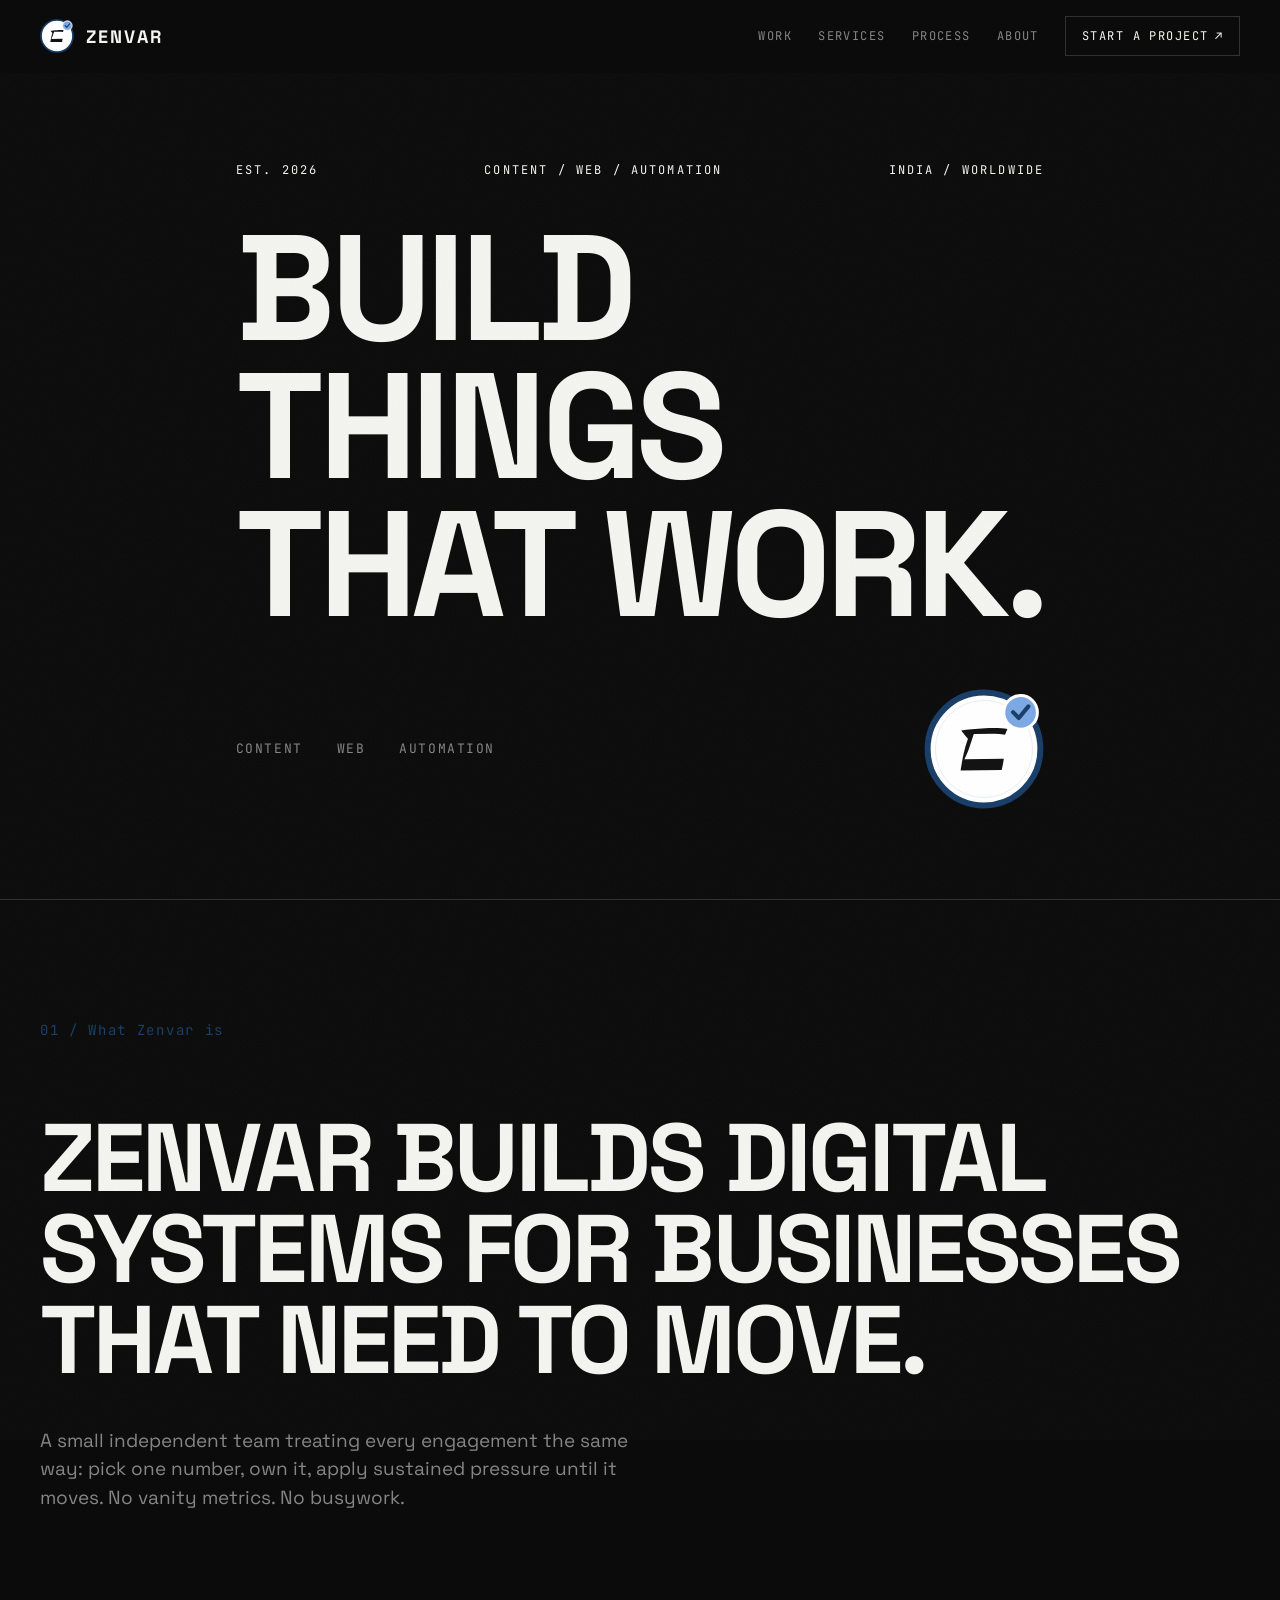
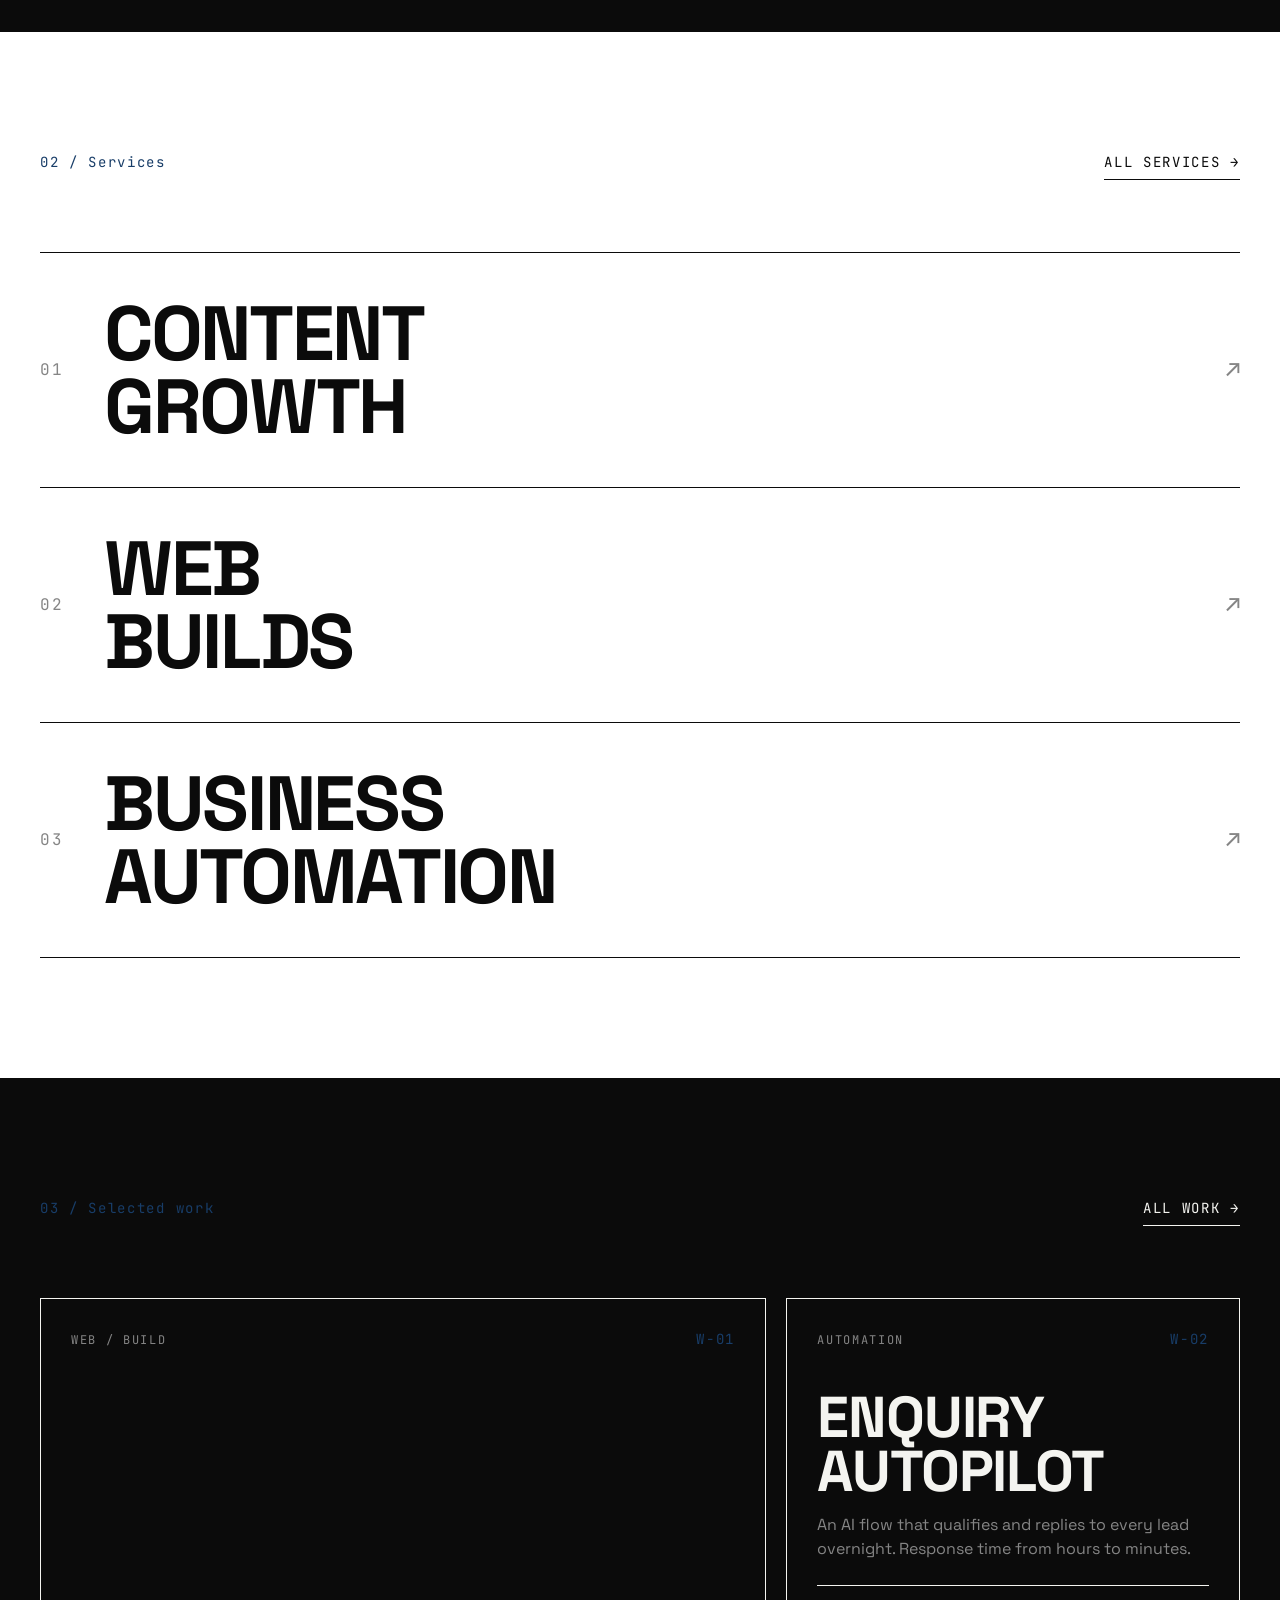
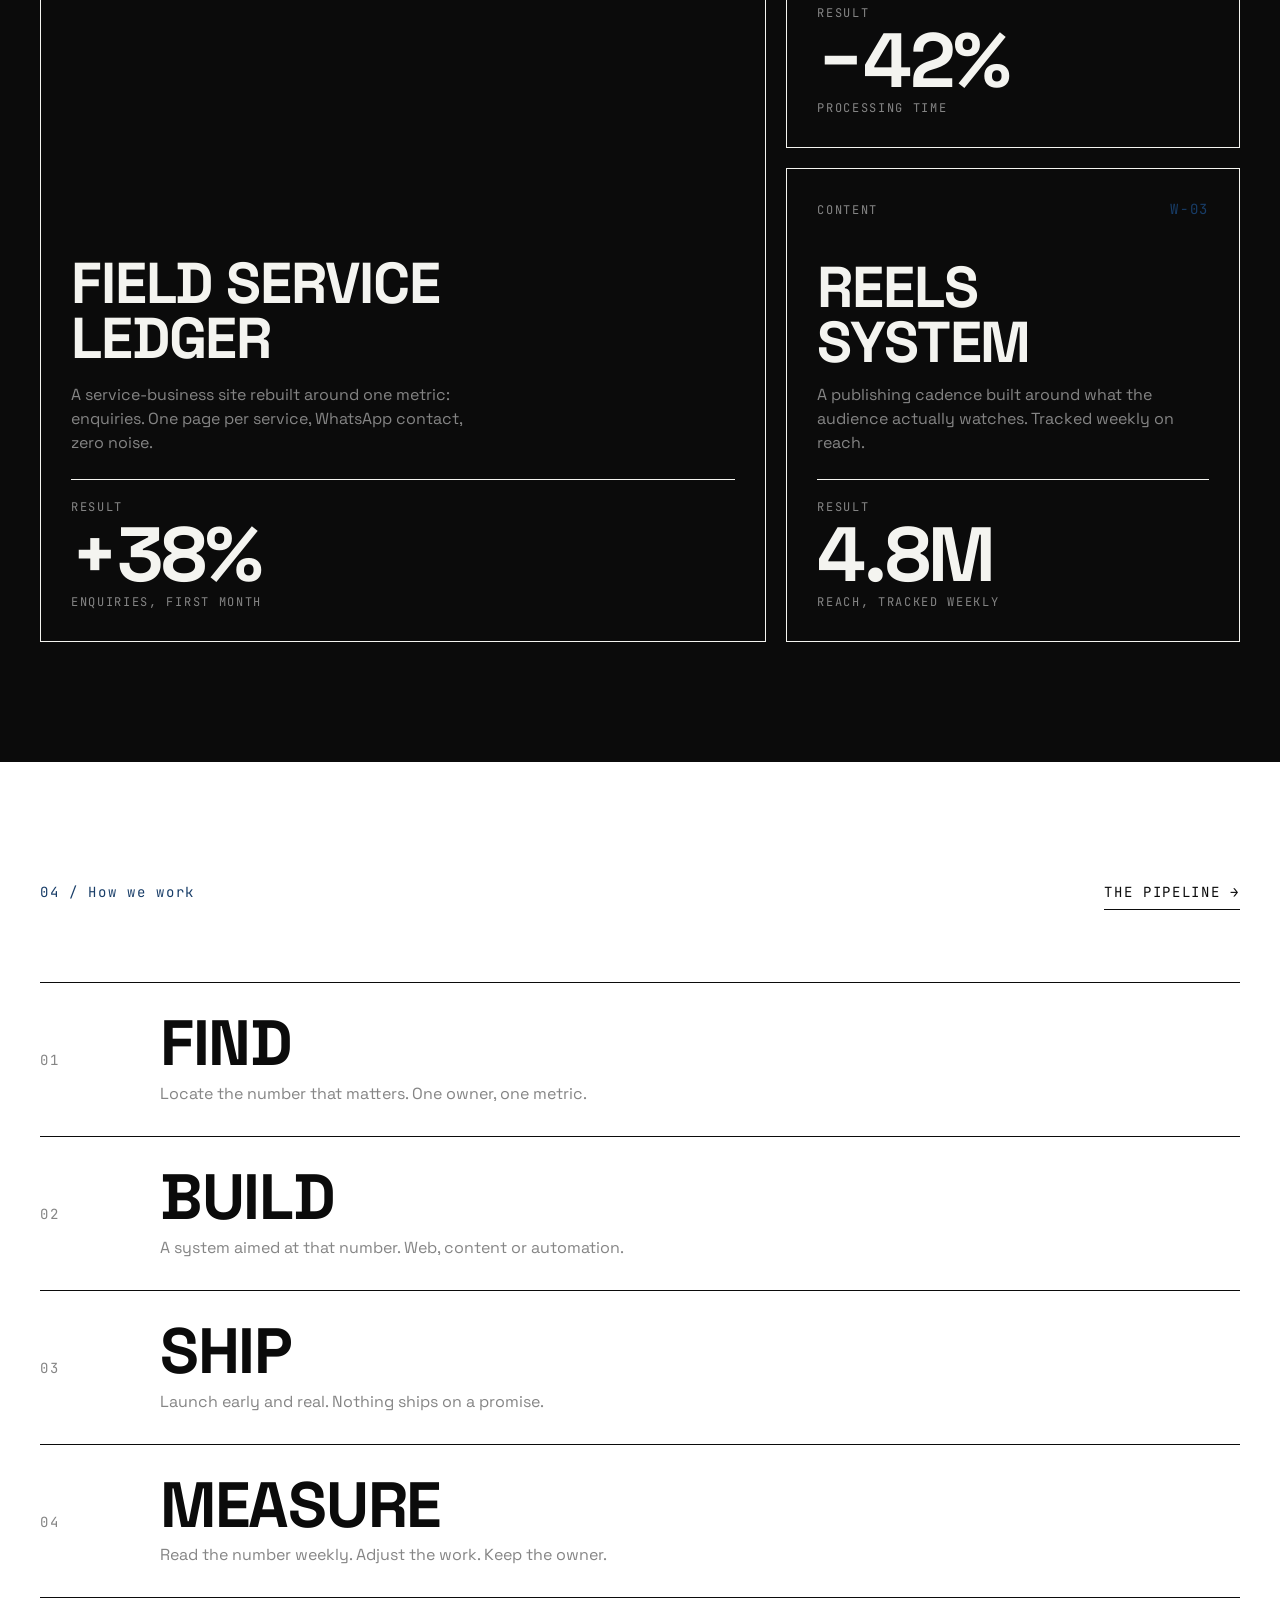
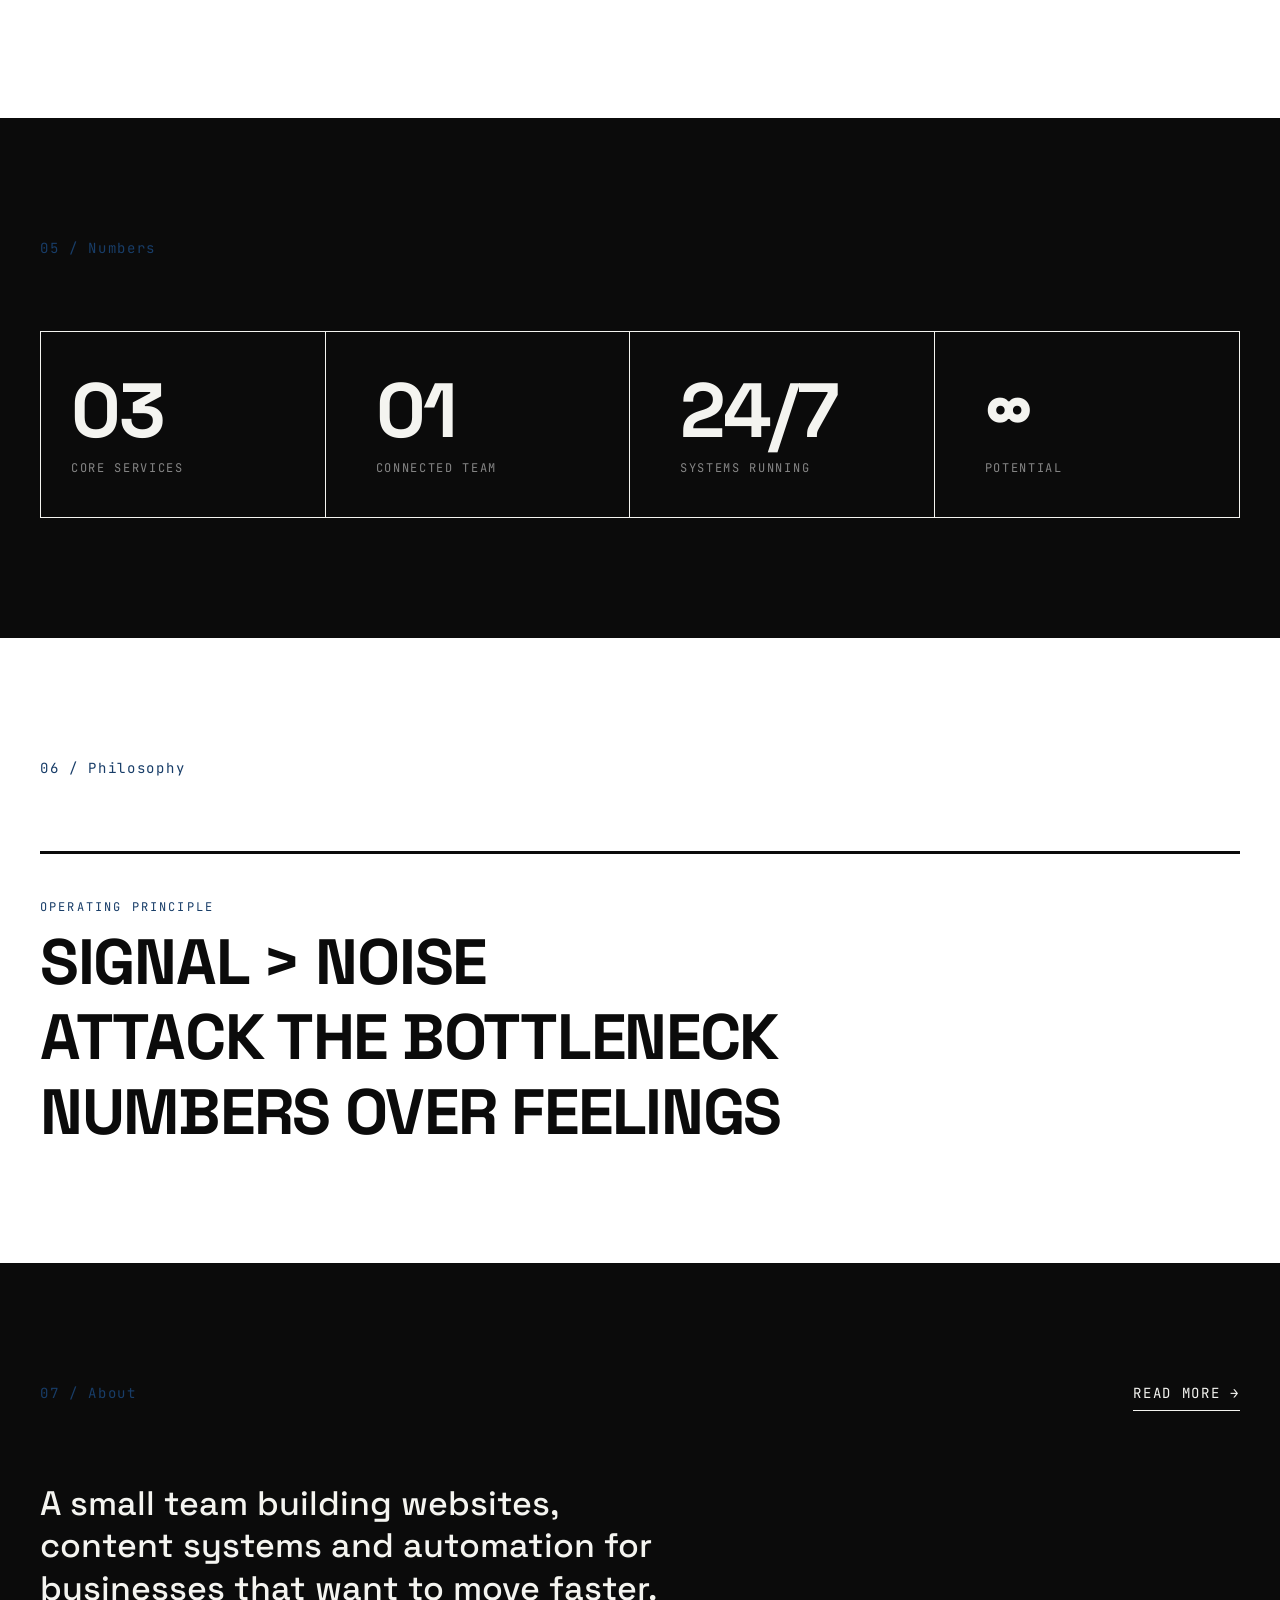
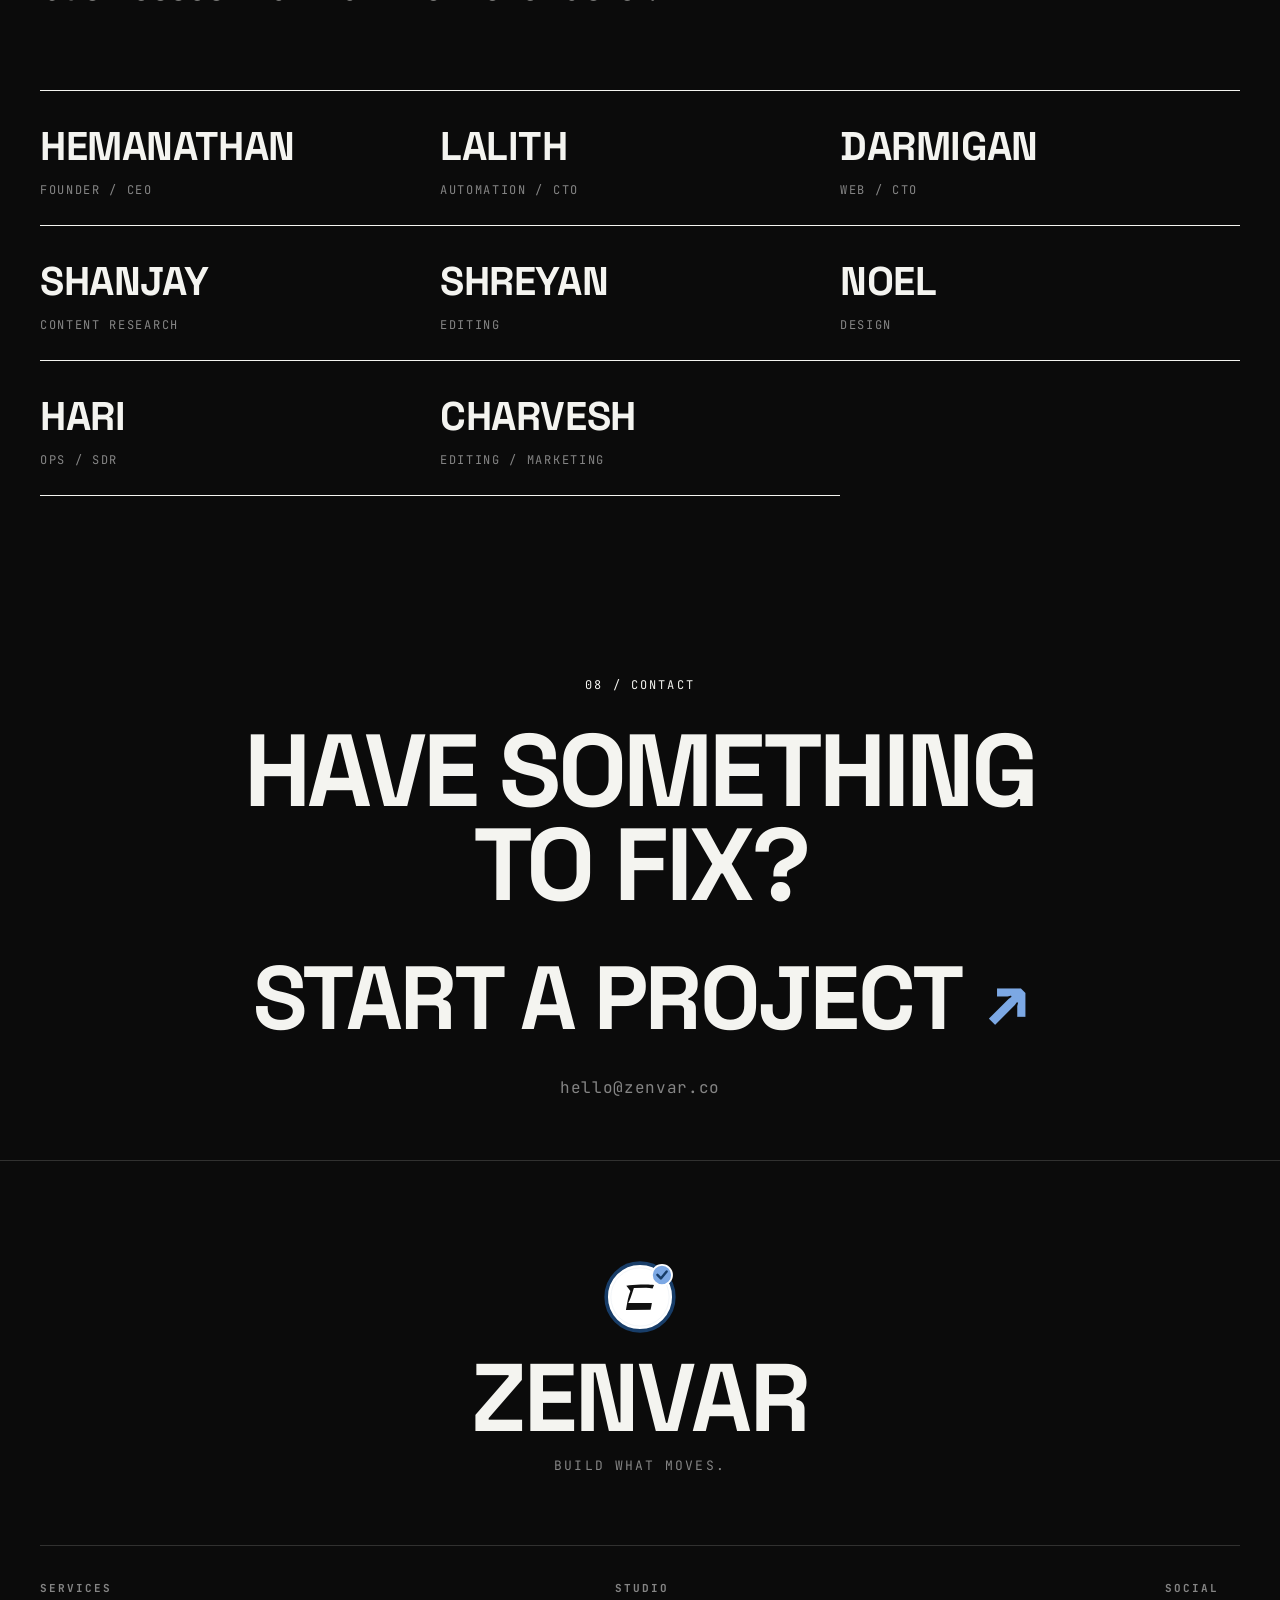
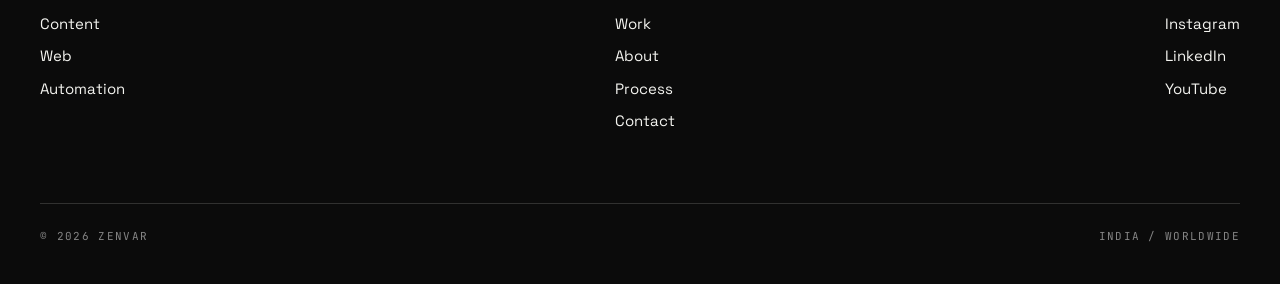
==== commit 04805937: "Rebuild Zenvar site as minimal brutalist black and white identity" ====
--- a/index.html
+++ b/index.html
@@ -3,166 +3,240 @@
 <head>
 <meta charset="UTF-8" />
 <meta name="viewport" content="width=device-width, initial-scale=1.0" />
-<title>Zenvar · Move a number</title>
-<meta name="description" content="Zenvar is a 7-person agency built in India, helping small and mid-size businesses move one meaningful number with websites, AI automation, and content. Signal over noise. Numbers over feelings." />
-<meta property="og:title" content="Zenvar · We move one number" />
-<meta property="og:description" content="Websites, AI automation, and content that earn attention. A 7-person team built in India, selling outcomes instead of features." />
+<title>Zenvar — Build things that work</title>
+<meta name="description" content="Zenvar is a small independent creative-tech studio building content growth, website builds and business automation. We build digital systems that move measurable numbers." />
+<meta property="og:title" content="Zenvar — Build things that work" />
+<meta property="og:description" content="Content / Web / Automation. A small independent studio building digital systems that move. India / Worldwide." />
 <meta property="og:type" content="website" />
 <meta property="og:url" content="https://hustlenix.github.io/zenvar-site/" />
-<meta name="theme-color" content="#0B0E13" />
+<meta name="theme-color" content="#0B0B0B" />
 <link rel="preconnect" href="https://fonts.googleapis.com" />
 <link rel="preconnect" href="https://fonts.gstatic.com" crossorigin />
-<link href="https://fonts.googleapis.com/css2?family=Space+Grotesk:wght@500;600;700&family=Inter:wght@400;450;500;600&family=JetBrains+Mono:wght@400;500&display=swap" rel="stylesheet" />
+<link href="https://fonts.googleapis.com/css2?family=Space+Grotesk:wght@400;500;600;700&family=JetBrains+Mono:wght@400;500&display=swap" rel="stylesheet" />
 <link rel="stylesheet" href="styles.css" />
-<link rel="icon" type="image/svg+xml" href="data:image/svg+xml,%3Csvg xmlns='http://www.w3.org/2000/svg' viewBox='0 0 32 32'%3E%3Crect width='32' height='32' rx='7' fill='%230B0E13'/%3E%3Cpath d='M9 20h5v-8h4v8h5' fill='none' stroke='%236EE7A8' stroke-width='3' stroke-linecap='round' stroke-linejoin='round'/%3E%3C/svg%3E" />
+<link rel="icon" type="image/svg+xml" href="zenvar-logo.svg" />
 </head>
 <body>
 
-<div class="env" aria-hidden="true"></div>
 <div class="grain" aria-hidden="true"></div>
 
 <header id="header">
-  <nav class="container">
-    <a class="brand" href="index.html">Zenvar<span class="dot">.</span></a>
-    <div class="nav-links">
+  <div class="container nav-inner">
+    <a class="nav-brand" href="index.html">
+      <img class="logo" src="zenvar-logo.svg" alt="" />
+      <span class="wm">Zenvar</span>
+    </a>
+    <nav class="nav-links">
+      <a href="work.html">Work</a>
       <a href="services.html">Services</a>
-      <a href="number.html">The Number</a>
       <a href="process.html">Process</a>
-      <a href="team.html">Team</a>
-      <a href="pricing.html">Pricing</a>
-      <a href="contact.html" class="nav-cta">Start a Project</a>
-    </div>
-  </nav>
+      <a href="about.html">About</a>
+      <a href="contact.html" class="nav-cta">Start a Project <span class="arr">↗</span></a>
+    </nav>
+  </div>
 </header>
 
-<!-- HERO -->
-<section class="hero" id="hero">
-  <div class="container hero-inner">
-    <div>
-      <div class="kicker rise"><span class="dot"></span> Zenvar &middot; Digital growth, measured</div>
-      <h1 class="rise" style="animation-delay:.06s">Pick a number. <span class="accent">We move it.</span></h1>
-      <p class="sub rise" style="animation-delay:.12s">Websites, AI automation, and content that earn attention. A 7-person agency built in India, paid to shift one number that matters &mdash; leads, revenue, reach, calls.</p>
-      <div class="hero-ctas rise" style="animation-delay:.2s">
-        <a href="contact.html" class="btn btn-primary">Move my number</a>
-        <a href="services.html" class="btn btn-ghost">See how</a>
-      </div>
-      <div class="hud-strip rise" style="animation-delay:.28s">
-        <span class="hud-item">3 <b>services</b></span>
-        <span class="hud-item">7 <b>people</b></span>
-        <span class="hud-item">1 <b>owner per role</b></span>
-        <span class="hud-item">IN <b>India</b></span>
-      </div>
-    </div>
-    <div class="dial-wrap rise" style="animation-delay:.2s">
-      <div class="dial" id="dial">
-        <svg viewBox="0 0 320 320" aria-hidden="true">
-          <defs><linearGradient id="gfill" x1="0" y1="0" x2="1" y2="1">
-            <stop offset="0" stop-color="#6EE7A8"/><stop offset="1" stop-color="#3ECF8E"/>
-          </linearGradient></defs>
-          <circle class="track" cx="160" cy="160" r="140"/>
-          <circle class="fill" id="dialFill" cx="160" cy="160" r="140"
-            transform="rotate(-90 160 160)" stroke="url(#gfill)"/>
-          <g id="ticks"></g>
-        </svg>
-        <div class="dial-core">
-          <div class="num"><span id="dialNum">0</span><em>%</em></div>
-          <div class="label">toward the number</div>
+<!-- 02 HERO -->
+<section class="hero" id="top">
+  <div class="container">
+    <div class="hero-meta reveal">
+      <span class="mono-label">Est. 2026</span>
+      <span class="mono-label">Content / Web / Automation</span>
+      <span class="mono-label">India / Worldwide</span>
+    </div>
+    <h1 class="display reveal">Build<br/>things<br/>that work.</h1>
+    <div class="hero-rel reveal">
+      <div class="hero-tags">
+        <span class="tag">Content</span>
+        <span class="tag">Web</span>
+        <span class="tag">Automation</span>
+      </div>
+      <img class="hero-logo" src="zenvar-logo.svg" alt="Zenvar" />
+    </div>
+  </div>
+</section>
+
+<!-- 03 WHAT ZENVAR IS -->
+<section class="sec--black" id="what">
+  <div class="container">
+    <div class="sec-head reveal">
+      <span class="sec-no">01 / What Zenvar is</span>
+    </div>
+    <h2 class="big stmt reveal">Zenvar builds digital systems for businesses that need to move.</h2>
+    <p class="reveal" style="margin-top:40px;max-width:52ch;color:var(--gray);font-size:19px;">A small independent team treating every engagement the same way: pick one number, own it, apply sustained pressure until it moves. No vanity metrics. No busywork.</p>
+  </div>
+</section>
+
+<!-- 04 SERVICES (white strip) -->
+<section class="sec--white" id="services">
+  <div class="container">
+    <div class="sec-head reveal">
+      <span class="sec-no accent-navy">02 / Services</span>
+      <a class="rowlink" href="services.html">All services <span class="arr">→</span></a>
+    </div>
+    <div class="svc-rows reveal">
+      <a class="svc-row" href="services.html">
+        <span class="num">01</span>
+        <span class="name">Content<br/>Growth</span>
+        <span class="go">↗</span>
+      </a>
+      <a class="svc-row" href="services.html">
+        <span class="num">02</span>
+        <span class="name">Web<br/>Builds</span>
+        <span class="go">↗</span>
+      </a>
+      <a class="svc-row" href="services.html">
+        <span class="num">03</span>
+        <span class="name">Business<br/>Automation</span>
+        <span class="go">↗</span>
+      </a>
+    </div>
+  </div>
+</section>
+
+<!-- 05 SELECTED WORK -->
+<section class="sec--black" id="work">
+  <div class="container">
+    <div class="sec-head reveal">
+      <span class="sec-no">03 / Selected work</span>
+      <a class="rowlink" href="work.html">All work <span class="arr">→</span></a>
+    </div>
+    <div class="work-grid">
+      <a class="work-item tall reveal" href="work.html">
+        <div class="w-top"><span class="w-cat">Web / Build</span><span class="sec-no">W-01</span></div>
+        <div>
+          <h3>Field Service<br/>Ledger</h3>
+          <p class="w-desc" style="margin-top:18px;">A service-business site rebuilt around one metric: enquiries. One page per service, WhatsApp contact, zero noise.</p>
+          <div class="w-res"><div class="lbl">Result</div><div class="big">+38%</div><div class="lbl">Enquiries, first month</div></div>
         </div>
-        <div class="dial-hint">scroll &middot; watch it climb</div>
-      </div>
-    </div>
-  </div>
-  <div class="scroll-cue" aria-hidden="true"><span class="chev"></span></div>
-</section>
-
-<!-- SECTION LINK DASHBOARD -->
-<section id="explore">
-  <div class="container">
-    <div class="section-head">
-      <div class="section-label reveal">Everything we do</div>
-      <h2 class="sec reveal">Five pages, one clear path.</h2>
-      <p class="sec-lead reveal">Pick a page for the full detail. No jargon, no fluff. Each one ends with a next step.</p>
-    </div>
-    <div class="dash">
-      <a class="dash-card reveal" href="services.html">
-        <div class="idx">S / 01</div>
-        <h3>Services</h3>
-        <p>Websites, AI automation, and content. Each with one owner and one weekly number.</p>
-        <span class="go">See services <svg width="14" height="14" viewBox="0 0 24 24" fill="none" stroke="currentColor" stroke-width="2" stroke-linecap="round" stroke-linejoin="round"><path d="M5 12h14M13 6l6 6-6 6"/></svg></span>
-      </a>
-      <a class="dash-card reveal" href="number.html">
-        <div class="idx">S / 02</div>
-        <h3>The Number</h3>
-        <p>Our whole philosophy in one gesture. Press, hold, and watch a number climb.</p>
-        <span class="go">Try it <svg width="14" height="14" viewBox="0 0 24 24" fill="none" stroke="currentColor" stroke-width="2" stroke-linecap="round" stroke-linejoin="round"><path d="M5 12h14M13 6l6 6-6 6"/></svg></span>
-      </a>
-      <a class="dash-card reveal" href="process.html">
-        <div class="idx">S / 03</div>
-        <h3>Process</h3>
-        <p>One pipeline, three owners. Leads, qualified conversations, deals closed.</p>
-        <span class="go">See the pipeline <svg width="14" height="14" viewBox="0 0 24 24" fill="none" stroke="currentColor" stroke-width="2" stroke-linecap="round" stroke-linejoin="round"><path d="M5 12h14M13 6l6 6-6 6"/></svg></span>
-      </a>
-      <a class="dash-card reveal" href="team.html">
-        <div class="idx">S / 04</div>
-        <h3>Team</h3>
-        <p>Seven people, one owner per role. No siloing, no enterprise bloat.</p>
-        <span class="go">Meet us <svg width="14" height="14" viewBox="0 0 24 24" fill="none" stroke="currentColor" stroke-width="2" stroke-linecap="round" stroke-linejoin="round"><path d="M5 12h14M13 6l6 6-6 6"/></svg></span>
-      </a>
-      <a class="dash-card reveal" href="pricing.html">
-        <div class="idx">S / 05</div>
-        <h3>Pricing</h3>
-        <p>Early projects land in the ₹3,000 to ₹10,000 range. Priced on value, not on being cheapest.</p>
-        <span class="go">See pricing <svg width="14" height="14" viewBox="0 0 24 24" fill="none" stroke="currentColor" stroke-width="2" stroke-linecap="round" stroke-linejoin="round"><path d="M5 12h14M13 6l6 6-6 6"/></svg></span>
-      </a>
-      <a class="dash-card reveal" href="contact.html">
-        <div class="idx">S / 06</div>
-        <h3>Start a project</h3>
-        <p>One short form. We reply fast and we bring the number we will move first.</p>
-        <span class="go">Contact us <svg width="14" height="14" viewBox="0 0 24 24" fill="none" stroke="currentColor" stroke-width="2" stroke-linecap="round" stroke-linejoin="round"><path d="M5 12h14M13 6l6 6-6 6"/></svg></span>
-      </a>
-    </div>
-  </div>
-</section>
-
-<!-- PRINCIPLES STRIP -->
-<section class="alt" id="principles">
-  <div class="container">
-    <div class="section-head">
-      <div class="section-label reveal">Operating principles</div>
-      <h2 class="sec reveal">Three questions, every decision.</h2>
-      <p class="sec-lead reveal">Read the full logic on the <a href="principles.html" style="color:var(--accent-ink);font-weight:600">principles page</a>, or see the short version here.</p>
-    </div>
-    <div class="principle-list">
-      <div class="principle reveal">
-        <div class="n">P / 01</div>
-        <div class="q">Signal over noise</div>
-        <p>Spend time on work that moves a client result or a team metric forward. Planning and looking busy are not signal.</p>
-      </div>
-      <div class="principle reveal">
-        <div class="n">P / 02</div>
-        <div class="q">Attack the bottleneck</div>
-        <p>Before starting new work, identify what actually limits progress, then fix that first.</p>
-      </div>
-      <div class="principle reveal">
-        <div class="n">P / 03</div>
-        <div class="q">Numbers over feelings</div>
-        <p>Bring the number: leads, revenue, deliverables, deadlines hit. Feelings do not ship.</p>
-      </div>
-    </div>
+      </a>
+      <a class="work-item reveal" href="work.html">
+        <div class="w-top"><span class="w-cat">Automation</span><span class="sec-no">W-02</span></div>
+        <div>
+          <h3>Enquiry <br/>Autopilot</h3>
+          <p class="w-desc" style="margin-top:14px;">An AI flow that qualifies and replies to every lead overnight. Response time from hours to minutes.</p>
+          <div class="w-res"><div class="lbl">Result</div><div class="big">−42%</div><div class="lbl">Processing time</div></div>
+        </div>
+      </a>
+      <a class="work-item reveal" href="work.html">
+        <div class="w-top"><span class="w-cat">Content</span><span class="sec-no">W-03</span></div>
+        <div>
+          <h3>Reels<br/>System</h3>
+          <p class="w-desc" style="margin-top:14px;">A publishing cadence built around what the audience actually watches. Tracked weekly on reach.</p>
+          <div class="w-res"><div class="lbl">Result</div><div class="big">4.8M</div><div class="lbl">Reach, tracked weekly</div></div>
+        </div>
+      </a>
+    </div>
+  </div>
+</section>
+
+<!-- 06 HOW WE WORK (white strip) -->
+<section class="sec--white" id="process">
+  <div class="container">
+    <div class="sec-head reveal">
+      <span class="sec-no accent-navy">04 / How we work</span>
+      <a class="rowlink" href="process.html">The pipeline <span class="arr">→</span></a>
+    </div>
+    <div class="steps reveal">
+      <div class="step"><div class="sn">01</div><div><div class="st">Find</div><div class="sd">Locate the number that matters. One owner, one metric.</div></div></div>
+      <div class="step"><div class="sn">02</div><div><div class="st">Build</div><div class="sd">A system aimed at that number. Web, content or automation.</div></div></div>
+      <div class="step"><div class="sn">03</div><div><div class="st">Ship</div><div class="sd">Launch early and real. Nothing ships on a promise.</div></div></div>
+      <div class="step"><div class="sn">04</div><div><div class="st">Measure</div><div class="sd">Read the number weekly. Adjust the work. Keep the owner.</div></div></div>
+    </div>
+  </div>
+</section>
+
+<!-- 07 NUMBERS -->
+<section class="sec--black" id="numbers">
+  <div class="container">
+    <div class="sec-head reveal"><span class="sec-no">05 / Numbers</span></div>
+    <div class="stat-row reveal">
+      <div class="stat"><div class="v">03</div><div class="l">Core services</div></div>
+      <div class="stat"><div class="v">01</div><div class="l">Connected team</div></div>
+      <div class="stat"><div class="v">24/7</div><div class="l">Systems running</div></div>
+      <div class="stat"><div class="v">∞</div><div class="l">Potential</div></div>
+    </div>
+  </div>
+</section>
+
+<!-- 08 PHILOSOPHY -->
+<section class="sec--white" id="philosophy">
+  <div class="container">
+    <div class="sec-head reveal"><span class="sec-no accent-navy">06 / Philosophy</span></div>
+    <div class="phil reveal">
+      <span class="mono-label" style="color:var(--navy);">Operating principle</span>
+      <div class="rule">Signal &gt; Noise</div>
+      <div class="rule">Attack the bottleneck</div>
+      <div class="rule">Numbers over feelings</div>
+    </div>
+  </div>
+</section>
+
+<!-- 09 ABOUT / TEAM -->
+<section class="sec--black" id="about">
+  <div class="container">
+    <div class="sec-head reveal">
+      <span class="sec-no">07 / About</span>
+      <a class="rowlink" href="about.html">Read more <span class="arr">→</span></a>
+    </div>
+    <p class="about-line reveal">A small team building websites, content systems and automation for businesses that want to move faster.</p>
+    <div class="team reveal">
+      <div class="member"><div class="mn">Hemanathan</div><div class="rl">Founder / CEO</div></div>
+      <div class="member"><div class="mn">Lalith</div><div class="rl">Automation / CTO</div></div>
+      <div class="member"><div class="mn">Darmigan</div><div class="rl">Web / CTO</div></div>
+      <div class="member"><div class="mn">Shanjay</div><div class="rl">Content Research</div></div>
+      <div class="member"><div class="mn">Shreyan</div><div class="rl">Editing</div></div>
+      <div class="member"><div class="mn">Noel</div><div class="rl">Design</div></div>
+      <div class="member"><div class="mn">Hari</div><div class="rl">Ops / SDR</div></div>
+      <div class="member"><div class="mn">Charvesh</div><div class="rl">Editing / Marketing</div></div>
+    </div>
+  </div>
+</section>
+
+<!-- 10 CONTACT -->
+<section class="contact-cta sec--black" id="contact">
+  <div class="container">
+    <span class="mono-label reveal" style="margin-bottom:30px;display:block;">08 / Contact</span>
+    <h2 class="display reveal" style="font-size:clamp(40px,8vw,120px);">Have something<br/>to fix?</h2>
+    <div class="reveal" style="margin-top:44px;">
+      <a class="biglink" href="contact.html">Start a Project <span class="arr">↗</span></a>
+    </div>
+    <div class="email reveal"><a href="mailto:hello@zenvar.co">hello@zenvar.co</a></div>
   </div>
 </section>
 
 <footer>
-  <div class="container footer-wrap">
-    <div class="brand">Zenvar<span class="dot">.</span></div>
-    <div class="footer-nav">
-      <a href="services.html">Services</a>
-      <a href="number.html">The Number</a>
-      <a href="process.html">Process</a>
-      <a href="pricing.html">Pricing</a>
-      <a href="contact.html">Start a Project</a>
-    </div>
-    <div class="footer-meta">Signal over noise. Numbers over feelings.</div>
+  <div class="container">
+    <div class="foot-hero">
+      <img class="logo" src="zenvar-logo.svg" alt="Zenvar" />
+      <div class="fwm">Zenvar</div>
+      <div class="ftag">Build what moves.</div>
+    </div>
+    <div class="foot-grid">
+      <div class="foot-col">
+        <h4>Services</h4>
+        <a href="services.html">Content</a>
+        <a href="services.html">Web</a>
+        <a href="services.html">Automation</a>
+      </div>
+      <div class="foot-col">
+        <h4>Studio</h4>
+        <a href="work.html">Work</a>
+        <a href="about.html">About</a>
+        <a href="process.html">Process</a>
+        <a href="contact.html">Contact</a>
+      </div>
+      <div class="foot-col">
+        <h4>Social</h4>
+        <a href="#">Instagram</a>
+        <a href="#">LinkedIn</a>
+        <a href="#">YouTube</a>
+      </div>
+    </div>
+    <div class="foot-bottom">
+      <span>© 2026 Zenvar</span>
+      <span>India / Worldwide</span>
+    </div>
   </div>
 </footer>
 
--- a/styles.css
+++ b/styles.css
@@ -1,479 +1,344 @@
+/* ============================================================
+   ZENVAR — minimal brutalist design system
+   black + white + navy + small blue accent
+   ============================================================ */
+
 :root {
-  --canvas: #0B0E13;
-  --canvas-2: #0E1218;
-  --panel: #12161E;
-  --panel-2: #161B24;
-  --line: rgba(166,186,205,0.10);
-  --line-strong: rgba(166,186,205,0.20);
-  --text: #EDF1F5;
-  --text-secondary: #9AA8B8;
-  --text-faint: #7C8B9C;
-  --accent: #6EE7A8;
-  --accent-ink: #A7F0C9;
-  --accent-soft: rgba(110,231,168,0.12);
-  --accent-line: rgba(110,231,168,0.30);
-  --ring: rgba(110,231,168,0.55);
-  --ease: cubic-bezier(.22,.61,.36,1);
+  --black: #0B0B0B;
+  --black-soft: #101010;
+  --ink: #111111;
+  --white: #F4F4F0;
+  --white-soft: #FFFFFF;
+  --gray: #858585;
+  --gray-line: rgba(20,20,20,0.18);
+  --line-dark: rgba(244,244,240,0.16);
+  --navy: #183D68;
+  --blue: #7CA8E4;
+
   --font-display: 'Space Grotesk', system-ui, sans-serif;
-  --font-body: 'Inter', system-ui, -apple-system, Segoe UI, Roboto, sans-serif;
+  --font-body: 'Space Grotesk', system-ui, -apple-system, Segoe UI, Roboto, sans-serif;
   --font-mono: 'JetBrains Mono', ui-monospace, monospace;
-  --radius: 16px;
-  --radius-sm: 10px;
-  --maxw: 1160px;
-}
+
+  --maxw: 1320px;
+  --pad: 40px;
+}
+
 * { box-sizing: border-box; margin: 0; padding: 0; }
 html { scroll-behavior: smooth; -webkit-text-size-adjust: 100%; }
 html, body { overflow-x: clip; }
+
 body {
   font-family: var(--font-body);
-  background: var(--canvas);
-  color: var(--text);
-  line-height: 1.6;
+  background: var(--black);
+  color: var(--white);
+  line-height: 1.5;
   -webkit-font-smoothing: antialiased;
   text-rendering: optimizeLegibility;
 }
 a { color: inherit; text-decoration: none; }
 img, svg { display: block; max-width: 100%; }
-.container { max-width: var(--maxw); margin: 0 auto; padding: 0 24px; }
-:focus-visible { outline: 2px solid var(--ring); outline-offset: 3px; border-radius: 4px; }
-
-/* ambient fixed environment behind everything */
-.env {
-  position: fixed; inset: 0; z-index: -1; pointer-events: none;
-  background:
-    radial-gradient(48% 40% at 78% 8%, rgba(110,231,168,0.07), transparent 70%),
-    radial-gradient(40% 34% at 12% 92%, rgba(110,231,168,0.05), transparent 70%),
-    var(--canvas);
-}
+button { font-family: inherit; cursor: pointer; }
+
+:focus-visible { outline: 2px solid var(--blue); outline-offset: 3px; }
+
+.container { max-width: var(--maxw); margin: 0 auto; padding: 0 var(--pad); }
+
+/* subtle grain, almost invisible */
 .grain {
-  position: fixed; inset: -60%; z-index: 60; pointer-events: none; opacity: .05;
+  position: fixed; inset: -60%; z-index: 5; pointer-events: none; opacity: .035;
   background-image: url('data:image/svg+xml,%3Csvg xmlns="http://www.w3.org/2000/svg" width="140" height="140"%3E%3Cfilter id="n"%3E%3CfeTurbulence type="fractalNoise" baseFrequency="0.82" numOctaves="2" stitchTiles="stitch"/%3E%3C/filter%3E%3Crect width="100%25" height="100%25" filter="url(%23n)"/%3E%3C/svg%3E');
-  animation: grain 8s steps(10) infinite;
-}
-@keyframes grain {
-  0%,100% { transform: translate(0,0); }
-  20% { transform: translate(-3%,2%); }
-  40% { transform: translate(2%,-3%); }
-  60% { transform: translate(-2%,-2%); }
-  80% { transform: translate(3%,2%); }
-}
-
-/* ---------- NAV ---------- */
+}
+
+/* ============ TYPO ============ */
+.label {
+  font-family: var(--font-mono); font-size: 12px; letter-spacing: .16em;
+  text-transform: uppercase; color: var(--gray);
+}
+.sec-no {
+  font-family: var(--font-mono); font-size: 14px; letter-spacing: .12em;
+  color: var(--navy);
+}
+h1.display, .display {
+  font-family: var(--font-display); font-weight: 700;
+  font-size: clamp(52px, 12vw, 150px);
+  line-height: .92; letter-spacing: -0.035em; text-transform: uppercase;
+}
+h2.big {
+  font-family: var(--font-display); font-weight: 700;
+  font-size: clamp(38px, 7.5vw, 96px);
+  line-height: .95; letter-spacing: -0.03em; text-transform: uppercase;
+}
+.mono-label {
+  font-family: var(--font-mono); font-size: 12px; letter-spacing: .18em;
+  text-transform: uppercase;
+}
+.accent-blue { color: var(--blue); }
+.accent-navy { color: var(--navy); }
+
+/* ============ NAV ============ */
 header {
   position: fixed; top: 0; left: 0; right: 0; z-index: 100;
+  background: var(--black);
   border-bottom: 1px solid transparent;
-  transition: background .4s var(--ease), border-color .4s var(--ease), backdrop-filter .4s var(--ease);
-}
-header.scrolled {
-  background: rgba(11,14,19,0.72);
-  backdrop-filter: blur(16px) saturate(130%);
-  border-bottom-color: var(--line);
-}
-nav.container { display: flex; align-items: center; justify-content: space-between; height: 70px; }
-.brand {
-  font-family: var(--font-display); font-weight: 700; font-size: 21px;
-  letter-spacing: -0.01em; display: inline-flex; align-items: baseline; color: var(--text);
-}
-.brand .dot { color: var(--accent); }
-.nav-links { display: flex; align-items: center; gap: 6px; }
+  transition: border-color .3s;
+}
+header.scrolled { border-bottom-color: var(--line-dark); }
+.nav-inner {
+  display: flex; align-items: center; justify-content: space-between;
+  height: 72px;
+}
+.nav-brand { display: flex; align-items: center; gap: 12px; }
+.nav-brand .logo { width: 34px; height: 34px; }
+.nav-brand .wm {
+  font-family: var(--font-display); font-weight: 700; font-size: 18px;
+  letter-spacing: .12em; text-transform: uppercase;
+}
+.nav-links { display: flex; align-items: center; gap: 26px; }
 .nav-links a:not(.nav-cta) {
-  font-size: 14px; color: var(--text-secondary); font-weight: 500;
-  padding: 8px 12px; border-radius: 8px;
-  transition: color .2s var(--ease), background .2s var(--ease);
-}
-.nav-links a:not(.nav-cta):hover { color: var(--text); background: rgba(166,186,205,0.06); }
-.nav-links a:not(.nav-cta).active { color: var(--accent-ink); }
+  font-family: var(--font-mono); font-size: 12px; letter-spacing: .12em;
+  text-transform: uppercase; color: var(--gray); transition: color .2s;
+}
+.nav-links a:not(.nav-cta):hover, .nav-links a.active { color: var(--white); }
 .nav-cta {
-  margin-left: 8px; font-size: 14px; font-weight: 600; color: #06100A;
-  background: var(--accent); padding: 10px 18px; border-radius: 999px;
-  transition: transform .18s var(--ease), filter .2s var(--ease);
-}
-.nav-cta:hover { filter: brightness(1.06); transform: translateY(-1px); }
-@media (max-width: 820px) { .nav-links a:not(.nav-cta) { display: none; } }
-
-/* ---------- HERO ---------- */
+  display: inline-flex; align-items: center; gap: 6px;
+  font-family: var(--font-mono); font-size: 12px; letter-spacing: .12em;
+  text-transform: uppercase; color: var(--white);
+  border: 1px solid var(--line-dark); padding: 10px 16px;
+  transition: background .2s, color .2s;
+}
+.nav-cta:hover { background: var(--white); color: var(--black); }
+.nav-cta .arr { transition: transform .2s; }
+.nav-cta:hover .arr { transform: translate(2px,-2px); }
+
+@media (max-width: 860px) {
+  .nav-links a:not(.nav-cta) { display: none; }
+  .nav-links { gap: 14px; }
+}
+
+/* ============ HERO ============ */
 .hero {
-  position: relative; min-height: 180vh;
-  display: flex; align-items: center;
-  padding: 120px 0 70px; overflow: hidden;
-}
-.hero-inner { display: grid; grid-template-columns: 1.15fr 0.85fr; gap: 48px; align-items: center; }
-@media (max-width: 900px) { .hero-inner { grid-template-columns: 1fr; gap: 40px; } }
-.kicker {
+  position: relative; min-height: 100vh;
+  display: flex; flex-direction: column; justify-content: center;
+  padding: 130px 0 60px;
+  border-bottom: 1px solid var(--line-dark);
+}
+.hero-meta {
+  display: flex; justify-content: space-between; gap: 20px; flex-wrap: wrap;
+  margin-bottom: 40px;
+}
+.hero h1 { max-width: 12ch; }
+.hero-rel {
+  display: flex; align-items: center; justify-content: space-between;
+  gap: 40px; margin-top: 56px; flex-wrap: wrap;
+}
+.hero-tags { display: flex; gap: 34px; flex-wrap: wrap; }
+.hero-tags .tag { font-family: var(--font-mono); font-size: 13px; letter-spacing: .12em; text-transform: uppercase; color: var(--gray); }
+.hero-logo { width: 120px; height: 120px; }
+@media (max-width: 640px) { .hero-logo { width: 90px; height: 90px; } }
+
+/* ============ SECTIONS ============ */
+section { padding: 120px 0; position: relative; }
+section.sec--black { background: var(--black); color: var(--white); }
+section.sec--white { background: var(--white-soft); color: var(--black); }
+section.sec--white .gray-off { color: var(--gray); }
+.sec-head {
+  display: flex; align-items: baseline; justify-content: space-between;
+  gap: 20px; margin-bottom: 72px; flex-wrap: wrap;
+}
+
+/* statement section */
+.stmt { max-width: 20ch; }
+
+/* ============ SERVICES (large rows) ============ */
+.svc-rows { border-top: 1px solid currentColor; }
+.svc-row {
+  display: grid; grid-template-columns: auto 1fr auto; gap: 40px; align-items: center;
+  padding: 44px 0; border-bottom: 1px solid currentColor;
+  position: relative; color: inherit;
+}
+.svc-row .num {
+  font-family: var(--font-mono); font-size: 16px; letter-spacing: .12em; color: var(--gray);
+}
+.svc-row .name {
+  font-family: var(--font-display); font-weight: 700;
+  font-size: clamp(34px, 6vw, 84px); line-height: .95; letter-spacing: -0.03em;
+  text-transform: uppercase; transition: transform .35s;
+}
+.svc-row:hover .name { transform: translateX(14px); }
+.svc-row .go {
+  font-family: var(--font-mono); font-size: 24px; color: var(--gray); transition: color .2s, transform .2s;
+}
+.svc-row:hover .go { color: var(--blue); transform: translate(4px,-4px); }
+.svc-row::after {
+  content: ""; position: absolute; left: 0; bottom: -1px; height: 1px; width: 0;
+  background: var(--blue); transition: width .45s;
+}
+.svc-row:hover::after { width: 100%; }
+.svc-row:hover { color: inherit; }
+
+/* ============ WORK (asymmetric) ============ */
+.work-grid { display: grid; grid-template-columns: 1.6fr 1fr; gap: 20px; }
+.work-item {
+  border: 1px solid currentColor; padding: 30px;
+  display: flex; flex-direction: column; justify-content: space-between; gap: 40px;
+  position: relative; overflow: hidden; min-height: 320px; color: inherit;
+}
+.work-item.tall { grid-row: span 2; min-height: 660px; }
+.work-item .w-top { display: flex; justify-content: space-between; gap: 16px; align-items: baseline; }
+.work-item .w-cat { font-family: var(--font-mono); font-size: 12px; letter-spacing: .14em; text-transform: uppercase; color: var(--gray); }
+.work-item h3 {
+  font-family: var(--font-display); font-weight: 700;
+  font-size: clamp(28px, 4.5vw, 60px); line-height: .95; letter-spacing: -0.02em; text-transform: uppercase;
+}
+.work-item .w-desc { font-size: 16px; color: var(--gray); max-width: 40ch; }
+.work-item .w-res {
+  border-top: 1px solid currentColor; padding-top: 18px; margin-top: 24px;
+}
+.work-item .w-res .big {
+  font-family: var(--font-display); font-weight: 700; font-size: clamp(40px, 6vw, 84px);
+  line-height: 1; letter-spacing: -0.03em;
+}
+.work-item .w-res .lbl { font-family: var(--font-mono); font-size: 12px; letter-spacing: .14em; text-transform: uppercase; color: var(--gray); }
+@media (max-width: 900px) { .work-grid { grid-template-columns: 1fr; } .work-item.tall { grid-row: auto; min-height: 320px; } }
+
+/* ============ PROCESS ============ */
+.steps { border-top: 1px solid currentColor; }
+.step {
+  display: grid; grid-template-columns: 90px 1fr; gap: 30px; padding: 30px 0;
+  border-bottom: 1px solid currentColor; align-items: baseline;
+}
+.step .sn { font-family: var(--font-mono); font-size: 14px; letter-spacing: .12em; color: var(--gray); }
+.step .st {
+  font-family: var(--font-display); font-weight: 700;
+  font-size: clamp(30px, 5vw, 64px); line-height: .95; letter-spacing: -0.02em; text-transform: uppercase;
+}
+.step .sd { margin-top: 8px; font-size: 16px; color: var(--gray); max-width: 50ch; }
+@media (max-width: 720px) { .step { grid-template-columns: 1fr; gap: 8px; } }
+
+/* ============ NUMBERS ============ */
+.stat-row {
+  display: grid; grid-template-columns: repeat(4, 1fr); gap: 20px;
+  border: 1px solid currentColor;
+}
+@media (max-width: 860px) { .stat-row { grid-template-columns: repeat(2, 1fr); } }
+.stat { padding: 40px 30px; border-right: 1px solid currentColor; }
+.stat:last-child { border-right: none; }
+@media (max-width: 860px) { .stat:nth-child(2n) { border-right: none; } }
+.stat .v {
+  font-family: var(--font-display); font-weight: 700;
+  font-size: clamp(44px, 6vw, 92px); line-height: 1; letter-spacing: -0.03em;
+}
+.stat .l { font-family: var(--font-mono); font-size: 12px; letter-spacing: .14em; text-transform: uppercase; color: var(--gray); margin-top: 10px; }
+
+/* ============ PHILOSOPHY ============ */
+.phil { border-top: 3px solid currentColor; padding-top: 40px; }
+.phil .rule { font-family: var(--font-display); font-weight: 700; font-size: clamp(28px, 5vw, 66px); line-height: .95; letter-spacing: -0.02em; text-transform: uppercase; margin-top: 14px; }
+
+/* ============ ABOUT / TEAM ============ */
+.about-line { font-size: clamp(20px, 3vw, 34px); line-height: 1.25; max-width: 30ch; font-weight: 500; }
+.team {
+  margin-top: 80px; display: grid; grid-template-columns: repeat(3,1fr); gap: 0;
+  border-top: 1px solid currentColor;
+}
+@media (max-width: 820px) { .team { grid-template-columns: 1fr; } }
+.member { padding: 26px 0; border-bottom: 1px solid currentColor; }
+.member .mn { font-family: var(--font-display); font-weight: 700; font-size: clamp(22px, 3.4vw, 40px); text-transform: uppercase; letter-spacing: -0.01em; }
+.member .rl { font-family: var(--font-mono); font-size: 12px; letter-spacing: .14em; text-transform: uppercase; color: var(--gray); margin-top: 4px; }
+
+/* ============ CONTACT CTA ============ */
+.contact-cta {
+  text-align: center; padding: 60px 0;
+}
+.contact-cta .biglink {
+  font-family: var(--font-display); font-weight: 700;
+  font-size: clamp(34px, 7vw, 110px); line-height: .95; letter-spacing: -0.03em; text-transform: uppercase;
+  display: inline-flex; align-items: center; gap: 24px; color: inherit;
+}
+.contact-cta .biglink:hover { }
+.contact-cta .biglink .arr { font-size: .8em; color: var(--blue); transition: transform .25s; }
+.contact-cta .biglink:hover .arr { transform: translate(6px,-6px); }
+.contact-cta .email { margin-top: 34px; font-family: var(--font-mono); font-size: 16px; letter-spacing: .04em; color: var(--gray); }
+
+/* ============ FOOTER ============ */
+footer { border-top: 1px solid var(--line-dark); padding: 60px 0 40px; background: var(--black); color: var(--white); }
+.foot-hero {
+  display: flex; flex-direction: column; align-items: center; text-align: center;
+  padding: 40px 0 70px;
+}
+.foot-hero .logo { width: 72px; height: 72px; margin-bottom: 20px; }
+.foot-hero .fwm {
+  font-family: var(--font-display); font-weight: 700;
+  font-size: clamp(40px, 8vw, 96px); line-height: .95; letter-spacing: -0.02em; text-transform: uppercase;
+}
+.foot-hero .ftag { margin-top: 12px; font-family: var(--font-mono); font-size: 13px; letter-spacing: .16em; text-transform: uppercase; color: var(--gray); }
+.foot-grid {
+  display: flex; justify-content: space-between; gap: 40px; flex-wrap: wrap;
+  border-top: 1px solid var(--line-dark); padding-top: 34px;
+}
+.foot-col h4 { font-family: var(--font-mono); font-size: 11px; letter-spacing: .18em; text-transform: uppercase; color: var(--gray); margin-bottom: 16px; }
+.foot-col a { display: block; font-size: 15px; color: var(--white); margin-bottom: 10px; }
+.foot-col a:hover { color: var(--blue); }
+.foot-bottom {
+  display: flex; justify-content: space-between; gap: 20px; flex-wrap: wrap;
+  margin-top: 60px; padding-top: 24px; border-top: 1px solid var(--line-dark);
+  font-family: var(--font-mono); font-size: 11px; letter-spacing: .12em; text-transform: uppercase; color: var(--gray);
+}
+
+/* ============ PAGE HEADER (inner pages) ============ */
+.page-hero { padding: 160px 0 40px; }
+.crumb { font-family: var(--font-mono); font-size: 12px; letter-spacing: .14em; text-transform: uppercase; color: var(--gray); margin-bottom: 40px; }
+.crumb a { color: inherit; } .crumb a:hover { color: var(--blue); }
+.page-hero .sub { margin-top: 28px; font-size: clamp(20px, 3vw, 34px); line-height: 1.3; max-width: 30ch; color: var(--gray); }
+
+/* ============ CONTACT FORM (editorial, thin-line) ============ */
+.lead-form { max-width: 760px; margin-top: 40px; }
+.lead-form .fld { margin-bottom: 40px; }
+.lead-form label { font-family: var(--font-mono); font-size: 12px; letter-spacing: .16em; text-transform: uppercase; color: var(--gray); display: block; margin-bottom: 12px; }
+.lead-form input, .lead-form textarea, .lead-form select {
+  width: 100%; background: transparent; border: none; border-bottom: 1px solid currentColor;
+  color: inherit; font-family: var(--font-body); font-size: 22px; padding: 12px 0;
+  border-radius: 0; transition: border-color .2s;
+}
+.lead-form input:focus, .lead-form textarea:focus, .lead-form select:focus { outline: none; border-bottom-color: var(--blue); }
+.lead-form textarea { min-height: 90px; resize: vertical; }
+.lead-form select { appearance: none; }
+.form-status { font-family: var(--font-mono); font-size: 13px; letter-spacing: .06em; margin-top: 10px; min-height: 22px; }
+.form-status.ok { color: var(--blue); }
+.form-status.err { color: #E46565; }
+
+/* ============ ROW LINK ============ */
+.rowlink {
   display: inline-flex; align-items: center; gap: 10px;
-  font-family: var(--font-mono); font-size: 12px; letter-spacing: .12em;
-  text-transform: uppercase; color: var(--accent-ink);
-  border: 1px solid var(--accent-line); background: var(--accent-soft);
-  padding: 7px 13px; border-radius: 999px; margin-bottom: 28px;
-}
-.kicker .dot { width: 7px; height: 7px; border-radius: 50%; background: var(--accent); animation: pulse 2.4s infinite; }
-@keyframes pulse { 0%,100% { opacity: 1; } 50% { opacity: .35; } }
-.hero h1 {
-  font-family: var(--font-display);
-  font-size: clamp(42px, 6vw, 74px);
-  line-height: 1.02; font-weight: 600; letter-spacing: -0.035em;
-}
-.hero h1 .accent { color: var(--accent); }
-.hero .sub {
-  margin-top: 24px; font-size: clamp(16px, 1.8vw, 19px);
-  color: var(--text-secondary); max-width: 46ch;
-}
-.hero-ctas { display: flex; gap: 14px; margin-top: 36px; flex-wrap: wrap; }
+  font-family: var(--font-mono); font-size: 14px; letter-spacing: .12em; text-transform: uppercase;
+  border-bottom: 1px solid currentColor; padding-bottom: 6px; color: inherit;
+}
+.rowlink .arr { transition: transform .2s; }
+.rowlink:hover .arr { transform: translate(3px,-3px); }
+.rowlink:hover { color: var(--blue); }
+
+/* ============ BUTTONS ============ */
 .btn {
-  font-family: var(--font-body); font-size: 15px; font-weight: 600;
-  padding: 14px 26px; border-radius: 999px; display: inline-flex; align-items: center; justify-content: center;
-  cursor: pointer; border: 1px solid transparent;
-  transition: transform .18s var(--ease), background .2s var(--ease), color .2s var(--ease), border-color .2s var(--ease), box-shadow .25s var(--ease);
-}
-.btn-primary { background: var(--accent); color: #06100A; box-shadow: 0 10px 30px -12px rgba(110,231,168,0.5); }
-.btn-primary:hover { background: #7cecb4; transform: translateY(-2px); }
-.btn-ghost { background: var(--panel); color: var(--text); border-color: var(--line-strong); }
-.btn-ghost:hover { border-color: var(--accent-line); color: var(--accent-ink); transform: translateY(-2px); }
-
-.hud-strip { display: flex; gap: 20px; margin-top: 44px; flex-wrap: wrap; }
-.hud-item { font-family: var(--font-mono); font-size: 12px; color: var(--text-faint); display: inline-flex; align-items: center; gap: 8px; }
-.hud-item b { color: var(--accent-ink); font-weight: 500; }
-
-/* ---- The Growth Dial ---- */
-.dial-wrap { display: flex; justify-content: center; }
-.dial {
-  position: relative; width: min(46vw, 340px); aspect-ratio: 1; border-radius: 50%;
-  border: 1px solid var(--line-strong);
-  background: radial-gradient(circle at 50% 50%, #0E1218, #0B0E13 70%);
-  box-shadow: 0 30px 80px -40px rgba(0,0,0,0.8), inset 0 0 60px rgba(110,231,168,0.03);
-  display: grid; place-items: center;
-}
-@media (max-width: 900px) { .dial { width: min(60vw, 280px); } }
-.dial svg { position: absolute; inset: 0; width: 100%; height: 100%; }
-.dial .track { fill: none; stroke: rgba(166,186,205,0.10); stroke-width: 2.5; }
-.dial .fill {
-  fill: none; stroke: var(--accent); stroke-width: 2.5; stroke-linecap: round;
-  stroke-dasharray: 879; stroke-dashoffset: 879;
-  transition: stroke-dashoffset .1s linear;
-  filter: drop-shadow(0 0 10px rgba(110,231,168,0.45));
-}
-.dial .tick { stroke: rgba(166,186,205,0.16); stroke-width: 1.5; }
-.dial-core { text-align: center; z-index: 2; }
-.dial-core .num {
-  font-family: var(--font-display); font-weight: 700;
-  font-size: clamp(52px, 7vw, 78px); line-height: 1; letter-spacing: -0.03em; color: var(--text);
-}
-.dial-core .num em { font-style: normal; color: var(--accent); }
-.dial-core .label {
-  margin-top: 6px; font-family: var(--font-mono); font-size: 11.5px;
-  letter-spacing: .18em; text-transform: uppercase; color: var(--text-faint);
-}
-.dial-hint {
-  position: absolute; bottom: -34px; left: 50%; transform: translateX(-50%);
-  font-family: var(--font-mono); font-size: 11px; color: var(--text-faint);
-  white-space: nowrap; letter-spacing: .08em;
-}
-@media (max-width: 560px) { .dial-hint { display: none; } }
-
-.scroll-cue { position: absolute; bottom: 26px; left: 50%; transform: translateX(-50%); }
-.scroll-cue .chev {
-  width: 18px; height: 18px; border-right: 1.6px solid var(--text-faint); border-bottom: 1.6px solid var(--text-faint);
-  transform: rotate(45deg); animation: chev 1.9s infinite;
-}
-@keyframes chev { 0% { opacity:.4; transform: rotate(45deg) translate(0,0);} 50%{opacity:1;} 100%{opacity:.3; transform: rotate(45deg) translate(4px,4px);} }
-
-/* entrance */
-.hero .rise { opacity: 0; transform: translateY(20px); }
-.hero .rise.in { animation: riseIn .85s var(--ease) forwards; }
-@keyframes riseIn { to { opacity: 1; transform: none; } }
-.dial { opacity: 0; transform: scale(.96); transition: opacity .7s var(--ease), transform .7s var(--ease); }
-.dial.in { opacity: 1; transform: none; }
-
-/* ---------- PAGE HEADER (inner pages) ---------- */
-.page-hero {
-  padding: 172px 0 40px; position: relative;
-}
-.page-hero h1 {
-  font-family: var(--font-display);
-  font-size: clamp(38px, 5.2vw, 62px);
-  line-height: 1.03; font-weight: 600; letter-spacing: -0.03em;
-}
-.page-hero h1 .accent { color: var(--accent); }
-.page-hero .sub { margin-top: 18px; font-size: 18px; color: var(--text-secondary); max-width: 56ch; }
-.page-hero .kicker { margin-bottom: 24px; }
-.page-hero .crumb { font-family: var(--font-mono); font-size: 12px; letter-spacing: .12em; text-transform: uppercase; color: var(--text-faint); margin-bottom: 26px; display: block; }
-.page-hero .crumb a { color: var(--accent-ink); }
-
-/* ---------- SECTIONS ---------- */
-section { padding: 104px 0; position: relative; }
-.section-label {
-  font-family: var(--font-mono); font-size: 12px; font-weight: 500;
-  letter-spacing: .16em; text-transform: uppercase; color: var(--accent-ink); margin-bottom: 16px;
-}
-h2.sec {
-  font-family: var(--font-display);
-  font-size: clamp(30px, 4.4vw, 50px);
-  line-height: 1.05; font-weight: 600; letter-spacing: -0.025em; max-width: 22ch;
-}
-.sec-lead { font-size: 18px; color: var(--text-secondary); max-width: 58ch; margin-top: 16px; }
-.section-head { max-width: 720px; margin-bottom: 56px; }
-
-/* ---- Services ---- */
-.svc-grid { display: grid; grid-template-columns: repeat(3, 1fr); gap: 20px; }
-@media (max-width: 940px) { .svc-grid { grid-template-columns: 1fr; } }
-.svc-card {
-  position: relative; background: var(--panel); border: 1px solid var(--line);
-  border-radius: var(--radius); padding: 30px; overflow: hidden;
-  transition: transform .3s var(--ease), border-color .3s var(--ease), background .3s var(--ease);
-}
-.svc-card::before {
-  content: ""; position: absolute; top: 0; left: 0; right: 0; height: 2px;
-  background: linear-gradient(90deg, var(--accent), transparent 70%); opacity: 0;
-  transition: opacity .3s var(--ease);
-}
-.svc-card:hover { transform: translateY(-5px); border-color: var(--accent-line); }
-.svc-card:hover::before { opacity: 1; }
-.svc-card .top { display: flex; align-items: center; justify-content: space-between; margin-bottom: 22px; }
-.svc-card .idx { font-family: var(--font-mono); font-size: 12px; color: var(--text-faint); }
-.svc-card .ic {
-  width: 44px; height: 44px; border-radius: 12px; display: grid; place-items: center;
-  background: var(--accent-soft); color: var(--accent);
-}
-.svc-card .ic svg { width: 22px; height: 22px; }
-.svc-card h3 { font-family: var(--font-display); font-size: 21px; font-weight: 600; margin-bottom: 10px; letter-spacing: -0.01em; }
-.svc-card p { color: var(--text-secondary); font-size: 15px; }
-.svc-metric {
-  margin-top: 22px; padding-top: 16px; border-top: 1px solid var(--line);
-  font-size: 13.5px; color: var(--text-faint);
-}
-.svc-metric b { color: var(--accent-ink); font-weight: 600; }
-.svc-link { display: inline-flex; align-items: center; gap: 8px; margin-top: 24px; font-weight: 600; font-size: 14px; color: var(--accent-ink); }
-.svc-link:hover svg { transform: translateX(3px); }
-.svc-link svg { transition: transform .2s var(--ease); }
-
-section.alt { background: var(--canvas-2); }
-
-/* ---- The Moving Number (interactive) ---- */
-.moving-wrap { display: grid; grid-template-columns: 0.9fr 1.1fr; gap: 56px; align-items: center; }
-@media (max-width: 900px) { .moving-wrap { grid-template-columns: 1fr; gap: 40px; } }
-.moving-wrap.centered { grid-template-columns: 1fr; max-width: 720px; gap: 40px; }
-.moving-wrap.centered .hold { max-width: 440px; margin: 0 auto; }
-.hold {
-  user-select: none; -webkit-user-select: none; cursor: pointer;
-  position: relative; border: 1px solid var(--line-strong); border-radius: 20px;
-  padding: 44px 34px; background: linear-gradient(180deg, var(--panel-2), var(--panel));
-  overflow: hidden;
-}
-.hold:active { cursor: grabbing; }
-.hold .hold-label {
-  font-family: var(--font-mono); font-size: 12px; letter-spacing: .14em;
-  text-transform: uppercase; color: var(--text-faint); display: flex; justify-content: space-between;
-}
-.hold .counter {
-  font-family: var(--font-display); font-weight: 700;
-  font-size: clamp(56px, 9vw, 96px); line-height: 1; letter-spacing: -0.03em;
-  margin-top: 18px; color: var(--text);
-}
-.hold .counter em { font-style: normal; color: var(--accent); }
-.hold .bar-track {
-  margin-top: 30px; height: 8px; border-radius: 999px; background: rgba(166,186,205,0.10); overflow: hidden;
-}
-.hold .bar { height: 100%; width: 0%; background: var(--accent); border-radius: 999px; }
-.hold .held-note {
-  margin-top: 16px; font-family: var(--font-mono); font-size: 12px; color: var(--text-faint); min-height: 20px;
-}
-.principle-list h3.moving-h, .moving-copy h3 { font-family: var(--font-display); font-size: 26px; font-weight: 600; letter-spacing: -0.02em; margin-bottom: 14px; }
-.moving-copy p { color: var(--text-secondary); font-size: 16px; max-width: 46ch; }
-.moving-copy ul { list-style: none; margin-top: 22px; display: grid; gap: 12px; }
-.moving-copy li { display: flex; gap: 12px; align-items: flex-start; color: var(--text-secondary); font-size: 15px; }
-.moving-copy li::before { content: "▸"; color: var(--accent); }
-.moving-copy li b { color: var(--text); font-weight: 600; }
-
-/* ---- Pipeline ---- */
-.pipe { display: grid; grid-template-columns: repeat(3, 1fr); gap: 0; margin-top: 12px; }
-@media (max-width: 820px) { .pipe { grid-template-columns: 1fr; gap: 30px; } }
-.pipe-step { padding: 0 26px; position: relative; }
-.pipe-step:first-child { padding-left: 0; }
-.pipe-step:last-child { padding-right: 0; }
-@media (min-width: 821px) {
-  .pipe-step:not(:first-child)::before {
-    content: ""; position: absolute; left: -1px; top: 26px; width: 100%; height: 2px;
-    background: linear-gradient(90deg, var(--accent-line), transparent); opacity: .6;
-  }
-}
-.pipe-step .step-no {
-  font-family: var(--font-mono); font-size: 13px; letter-spacing: .1em; color: var(--accent);
-}
-.pipe-step h3 { font-family: var(--font-display); font-size: 20px; font-weight: 600; margin: 16px 0 8px; }
-.pipe-step p { color: var(--text-secondary); font-size: 15px; }
-.pipe-step .owner {
-  margin-top: 14px; font-family: var(--font-mono); font-size: 12px; color: var(--accent-ink);
-}
-
-/* ---- Principles ---- */
-.principle-list { display: grid; grid-template-columns: repeat(3,1fr); gap: 20px; }
-@media (max-width: 940px) { .principle-list { grid-template-columns: 1fr; } }
-.principle {
-  border: 1px solid var(--line); border-radius: var(--radius); padding: 30px;
-  background: var(--panel);
-  transition: transform .3s var(--ease), border-color .3s var(--ease);
-}
-.principle:hover { transform: translateY(-4px); border-color: var(--accent-line); }
-.principle .n { font-family: var(--font-mono); font-size: 12px; color: var(--accent); }
-.principle .q { font-family: var(--font-display); font-size: 20px; font-weight: 600; margin: 14px 0 10px; letter-spacing: -0.01em; }
-.principle p { color: var(--text-secondary); font-size: 15px; }
-
-/* ---- Team ---- */
-.team-grid { display: grid; grid-template-columns: repeat(4,1fr); gap: 14px; }
-@media (max-width: 1000px) { .team-grid { grid-template-columns: repeat(2,1fr); } }
-@media (max-width: 560px) { .team-grid { grid-template-columns: 1fr; } }
-.member {
-  border: 1px solid var(--line); border-radius: var(--radius); padding: 20px;
-  background: var(--panel);
-  transition: transform .25s var(--ease), border-color .25s var(--ease);
-}
-.member:hover { transform: translateY(-3px); border-color: var(--accent-line); }
-.member .avatar {
-  width: 42px; height: 42px; border-radius: 12px; margin-bottom: 14px;
-  background: var(--accent-soft); color: var(--accent);
-  font-family: var(--font-mono); font-weight: 600; font-size: 13px;
-  display: grid; place-items: center; letter-spacing: .04em;
-}
-.member .name { font-family: var(--font-display); font-size: 16px; font-weight: 600; }
-.member .role { color: var(--accent-ink); font-size: 13px; font-weight: 500; margin-top: 3px; }
-.member .metric { color: var(--text-faint); font-size: 12.5px; margin-top: 12px; border-top: 1px solid var(--line); padding-top: 10px; }
-.team-note { margin-top: 28px; font-size: 14px; color: var(--text-faint); max-width: 66ch; }
-.team-note a { color: var(--accent-ink); font-weight: 600; }
-
-/* ---- Pricing ---- */
-.price-grid { display: grid; grid-template-columns: repeat(2, 1fr); gap: 20px; }
-@media (max-width: 940px) { .price-grid { grid-template-columns: 1fr; } }
-.price-card { background: var(--panel); border: 1px solid var(--line); border-radius: var(--radius); padding: 30px; position: relative; }
-.price-card.feature { border-color: var(--accent-line); background: linear-gradient(180deg, var(--panel-2), var(--panel)); }
-.price-card .tag {
-  position: absolute; top: -11px; left: 26px; font-family: var(--font-mono); font-size: 11px;
-  letter-spacing: .1em; text-transform: uppercase; color: #06100A; background: var(--accent);
-  padding: 4px 10px; border-radius: 6px; font-weight: 500;
-}
-.price-card h3 { font-family: var(--font-display); font-size: 19px; font-weight: 600; margin-bottom: 8px; }
-.price-card .from { font-family: var(--font-mono); font-size: 12px; color: var(--accent-ink); margin-bottom: 14px; }
-.price-card p { color: var(--text-secondary); font-size: 15px; }
-
-/* ---- Contact ---- */
-.contact-wrap { display: grid; grid-template-columns: 1fr 1.05fr; gap: 56px; align-items: start; }
-@media (max-width: 900px) { .contact-wrap { grid-template-columns: 1fr; } }
-.form-wrap {
-  background: var(--panel); border: 1px solid var(--line); border-radius: 20px; padding: 36px;
-  box-shadow: 0 30px 60px -40px rgba(0,0,0,0.6);
-}
-.form-row { margin-bottom: 18px; }
-.form-row label { display: block; font-size: 13.5px; font-weight: 600; margin-bottom: 8px; color: var(--text); }
-.form-row input, .form-row textarea, .form-row select {
-  width: 100%; padding: 13px 15px; border-radius: var(--radius-sm);
-  background: var(--canvas); border: 1px solid var(--line-strong); color: var(--text);
-  font-size: 15px; font-family: inherit; transition: border-color .2s var(--ease), box-shadow .2s var(--ease);
-}
-.form-row input::placeholder, .form-row textarea::placeholder { color: var(--text-faint); }
-.form-row select { appearance: none; }
-.form-row input:focus, .form-row textarea:focus, .form-row select:focus {
-  outline: none; border-color: var(--accent); box-shadow: 0 0 0 3px var(--accent-soft);
-}
-.form-row textarea { min-height: 100px; resize: vertical; }
-.form-note { font-size: 13px; color: var(--text-faint); margin-top: 14px; }
-#form-status { margin-top: 14px; font-size: 14px; font-weight: 600; min-height: 22px; }
-#form-status.ok { color: var(--accent); }
-#form-status.err { color: #F89A9A; }
-.contact-side .reply {
-  margin-top: 24px; font-size: 14.5px; color: var(--text-secondary);
-  border-left: 2px solid var(--accent); padding-left: 16px;
-}
-
-/* ---- Home dashboard (link cards) ---- */
-.dash { display: grid; grid-template-columns: repeat(3, 1fr); gap: 20px; }
-@media (max-width: 940px) { .dash { grid-template-columns: 1fr; } }
-.dash-card {
-  position: relative; background: var(--panel); border: 1px solid var(--line);
-  border-radius: var(--radius); padding: 30px; overflow: hidden; display: block;
-  transition: transform .3s var(--ease), border-color .3s var(--ease);
-}
-.dash-card::before {
-  content: ""; position: absolute; top: 0; left: 0; right: 0; height: 2px;
-  background: linear-gradient(90deg, var(--accent), transparent 70%); opacity: 0;
-  transition: opacity .3s var(--ease);
-}
-.dash-card:hover { transform: translateY(-5px); border-color: var(--accent-line); }
-.dash-card:hover::before { opacity: 1; }
-.dash-card .idx { font-family: var(--font-mono); font-size: 12px; color: var(--text-faint); }
-.dash-card h3 { font-family: var(--font-display); font-size: 22px; font-weight: 600; margin: 14px 0 8px; letter-spacing: -0.01em; }
-.dash-card p { color: var(--text-secondary); font-size: 15px; }
-.dash-card .go {
-  margin-top: 20px; display: inline-flex; align-items: center; gap: 8px;
-  font-family: var(--font-mono); font-size: 12px; letter-spacing: .1em; text-transform: uppercase; color: var(--accent-ink);
-}
-.dash-card .go svg { transition: transform .2s var(--ease); }
-.dash-card:hover .go svg { transform: translateX(4px); }
-
-/* ---- Footer ---- */
-footer { border-top: 1px solid var(--line); padding: 44px 0; }
-.footer-wrap { display: flex; justify-content: space-between; gap: 24px; flex-wrap: wrap; align-items: center; }
-.footer-nav { display: flex; gap: 22px; font-size: 13px; color: var(--text-secondary); }
-.footer-nav a:hover { color: var(--text); }
-.footer-meta { font-size: 13px; color: var(--text-faint); }
-
-/* ---- Reveal ---- */
-.reveal { opacity: 0; transform: translateY(26px); transition: opacity .8s var(--ease), transform .8s var(--ease); }
+  display: inline-flex; align-items: center; gap: 10px;
+  font-family: var(--font-mono); font-size: 14px; letter-spacing: .12em; text-transform: uppercase;
+  padding: 16px 30px; border: 1px solid currentColor; transition: background .2s, color .2s;
+}
+.btn .arr { transition: transform .2s; }
+.btn:hover .arr { transform: translate(3px,-3px); }
+.btn--solid { background: var(--white); color: var(--black); }
+.btn--solid:hover { background: var(--blue); color: var(--black); border-color: var(--blue); }
+.btn--line { background: transparent; color: inherit; }
+.btn--line:hover { background: currentColor; color: var(--black); }
+.btn--line-dark { background: transparent; color: var(--white); border-color: var(--line-dark); }
+.btn--line-dark:hover { background: var(--white); color: var(--black); }
+.btn--navy { background: var(--navy); color: var(--white); border-color: var(--navy); }
+.btn--navy:hover { background: var(--blue); color: var(--black); border-color: var(--blue); }
+
+/* reveal */
+.reveal { opacity: 0; transform: translateY(26px); transition: opacity .7s ease, transform .7s ease; }
 .reveal.visible { opacity: 1; transform: none; }
-
-@media (min-width: 480px) {
-  @media (pointer: coarse) { .btn { min-height: 46px; } }
-}
 
 @media (prefers-reduced-motion: reduce) {
   html { scroll-behavior: auto; }
   *, *::before, *::after { animation: none !important; transition-duration: .001s !important; }
-  .reveal, .hero .rise { opacity: 1 !important; transform: none !important; }
-  .dial { opacity: 1; transform: none; }
-  .grain { animation: none; }
-}
-
-/* ---- Pricing (plans on price cards) ---- */
-.price-card .plan { font-family: var(--font-display); font-size: 19px; font-weight: 600; margin-bottom: 8px; letter-spacing: -0.01em; }
-.price-card .amt {
-  font-family: var(--font-display); font-weight: 700; font-size: 30px; letter-spacing: -0.02em; color: var(--text);
-}
-.price-card .amt span { font-family: var(--font-body); font-size: 14px; font-weight: 500; color: var(--text-faint); }
-.price-card ul { list-style: none; margin-top: 20px; display: grid; gap: 11px; }
-.price-card ul li { display: flex; gap: 10px; align-items: flex-start; color: var(--text-secondary); font-size: 14.5px; }
-.price-card ul li::before { content: "✓"; color: var(--accent); font-weight: 600; }
-.price-card .btn { margin-top: 24px; width: 100%; }
-.price-note { margin-top: 32px; font-size: 14px; color: var(--text-faint); max-width: 62ch; }
-.price-note a { color: var(--accent-ink); font-weight: 600; }
-
-/* ---- Contact (lead form) ---- */
-.contact-grid { display: grid; grid-template-columns: 1fr 1.05fr; gap: 56px; align-items: start; }
-@media (max-width: 900px) { .contact-grid { grid-template-columns: 1fr; } }
-.contact-info h3 { font-family: var(--font-display); font-size: 22px; font-weight: 600; margin-bottom: 18px; letter-spacing: -0.01em; }
-.contact-info ul { list-style: none; display: grid; gap: 16px; }
-.contact-info ul li { display: flex; gap: 12px; align-items: flex-start; color: var(--text-secondary); font-size: 15px; }
-.contact-info ul li::before { content: "▸"; color: var(--accent); margin-top: 1px; }
-.contact-info ul li b { color: var(--text); font-weight: 600; }
-.contact-email { margin-top: 28px; color: var(--text-faint); font-size: 15px; }
-.contact-email a { color: var(--accent-ink); font-weight: 600; }
-.contact-meta { margin-top: 14px; font-family: var(--font-mono); font-size: 12px; letter-spacing: .1em; text-transform: uppercase; color: var(--text-faint); }
-
-.lead-form {
-  background: var(--panel); border: 1px solid var(--line); border-radius: 20px; padding: 36px;
-  box-shadow: 0 30px 60px -40px rgba(0,0,0,0.6);
-}
-.lead-form .field { margin-bottom: 18px; }
-.lead-form .field label { display: block; font-size: 13.5px; font-weight: 600; margin-bottom: 8px; color: var(--text); }
-.lead-form .field input, .lead-form .field textarea, .lead-form .field select {
-  width: 100%; padding: 13px 15px; border-radius: var(--radius-sm);
-  background: var(--canvas); border: 1px solid var(--line-strong); color: var(--text);
-  font-size: 15px; font-family: inherit; transition: border-color .2s var(--ease), box-shadow .2s var(--ease);
-}
-.lead-form .field input::placeholder, .lead-form .field textarea::placeholder { color: var(--text-faint); }
-.lead-form .field select { appearance: none; background-image: linear-gradient(45deg, transparent 50%, var(--text-faint) 50%), linear-gradient(135deg, var(--text-faint) 50%, transparent 50%); background-position: calc(100% - 20px) calc(1em + 6px), calc(100% - 15px) calc(1em + 6px); background-size: 5px 5px, 5px 5px; background-repeat: no-repeat; }
-.lead-form .field input:focus, .lead-form .field textarea:focus, .lead-form .field select:focus {
-  outline: none; border-color: var(--accent); box-shadow: 0 0 0 3px var(--accent-soft);
-}
-.lead-form .field textarea { min-height: 110px; resize: vertical; }
-.form-status { margin-top: 16px; font-size: 14px; font-weight: 600; min-height: 24px; }
-.form-status.ok { color: var(--accent); }
-.form-status.err { color: #F89A9A; }
-.btn-block { width: 100%; margin-top: 4px; }
+  .reveal { opacity: 1 !important; transform: none !important; }
+}
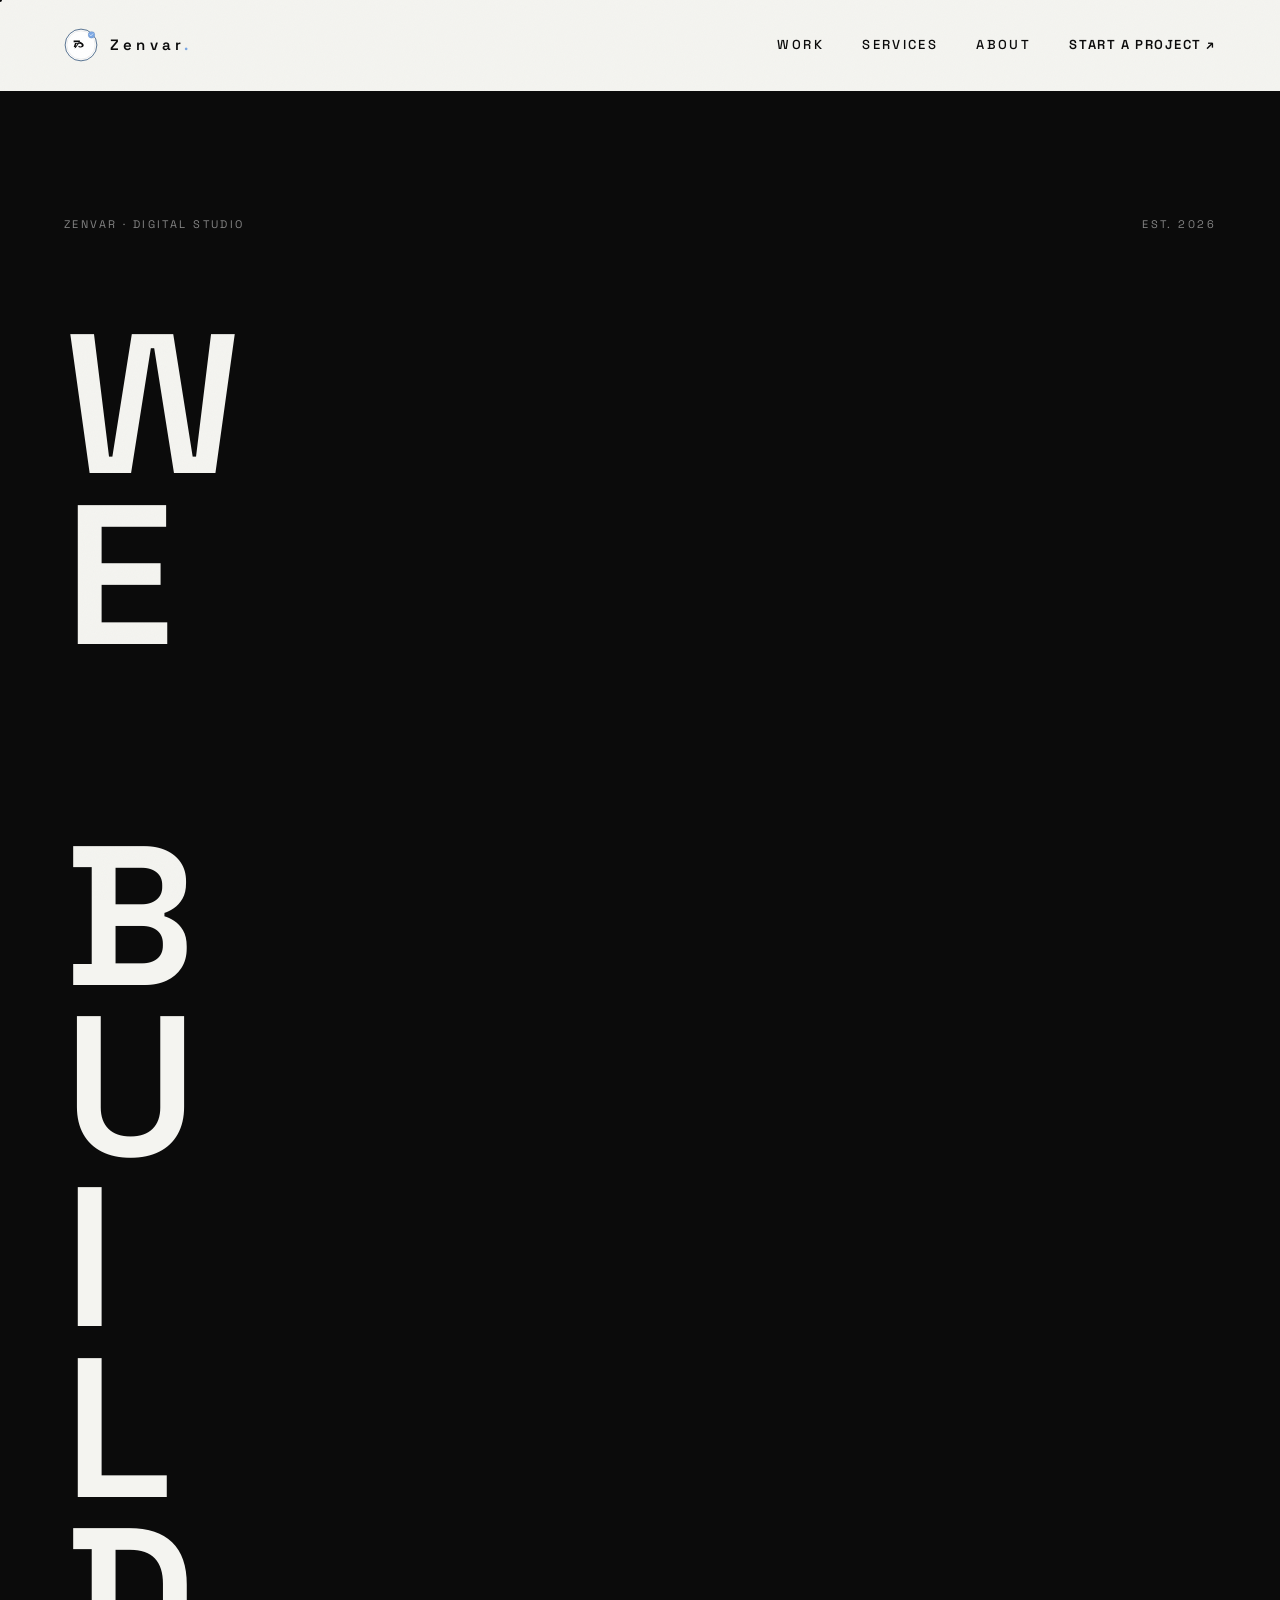
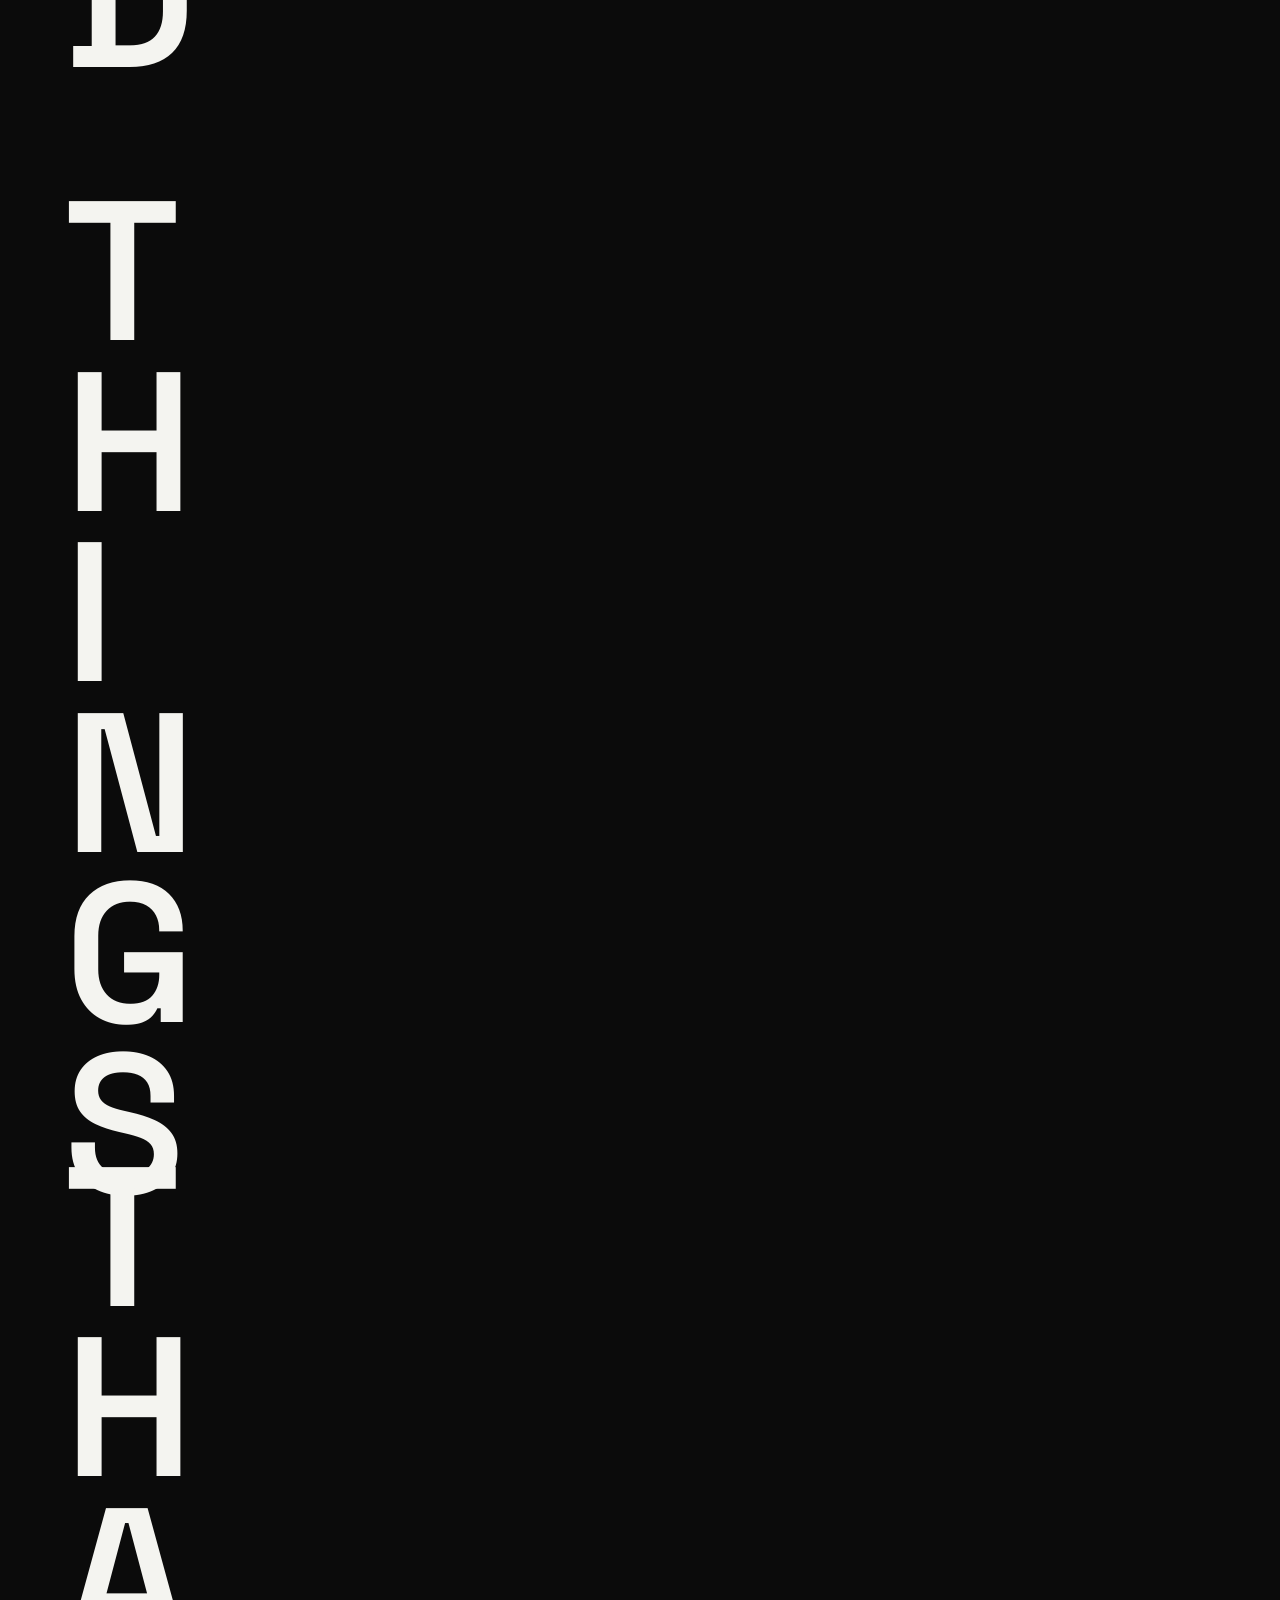
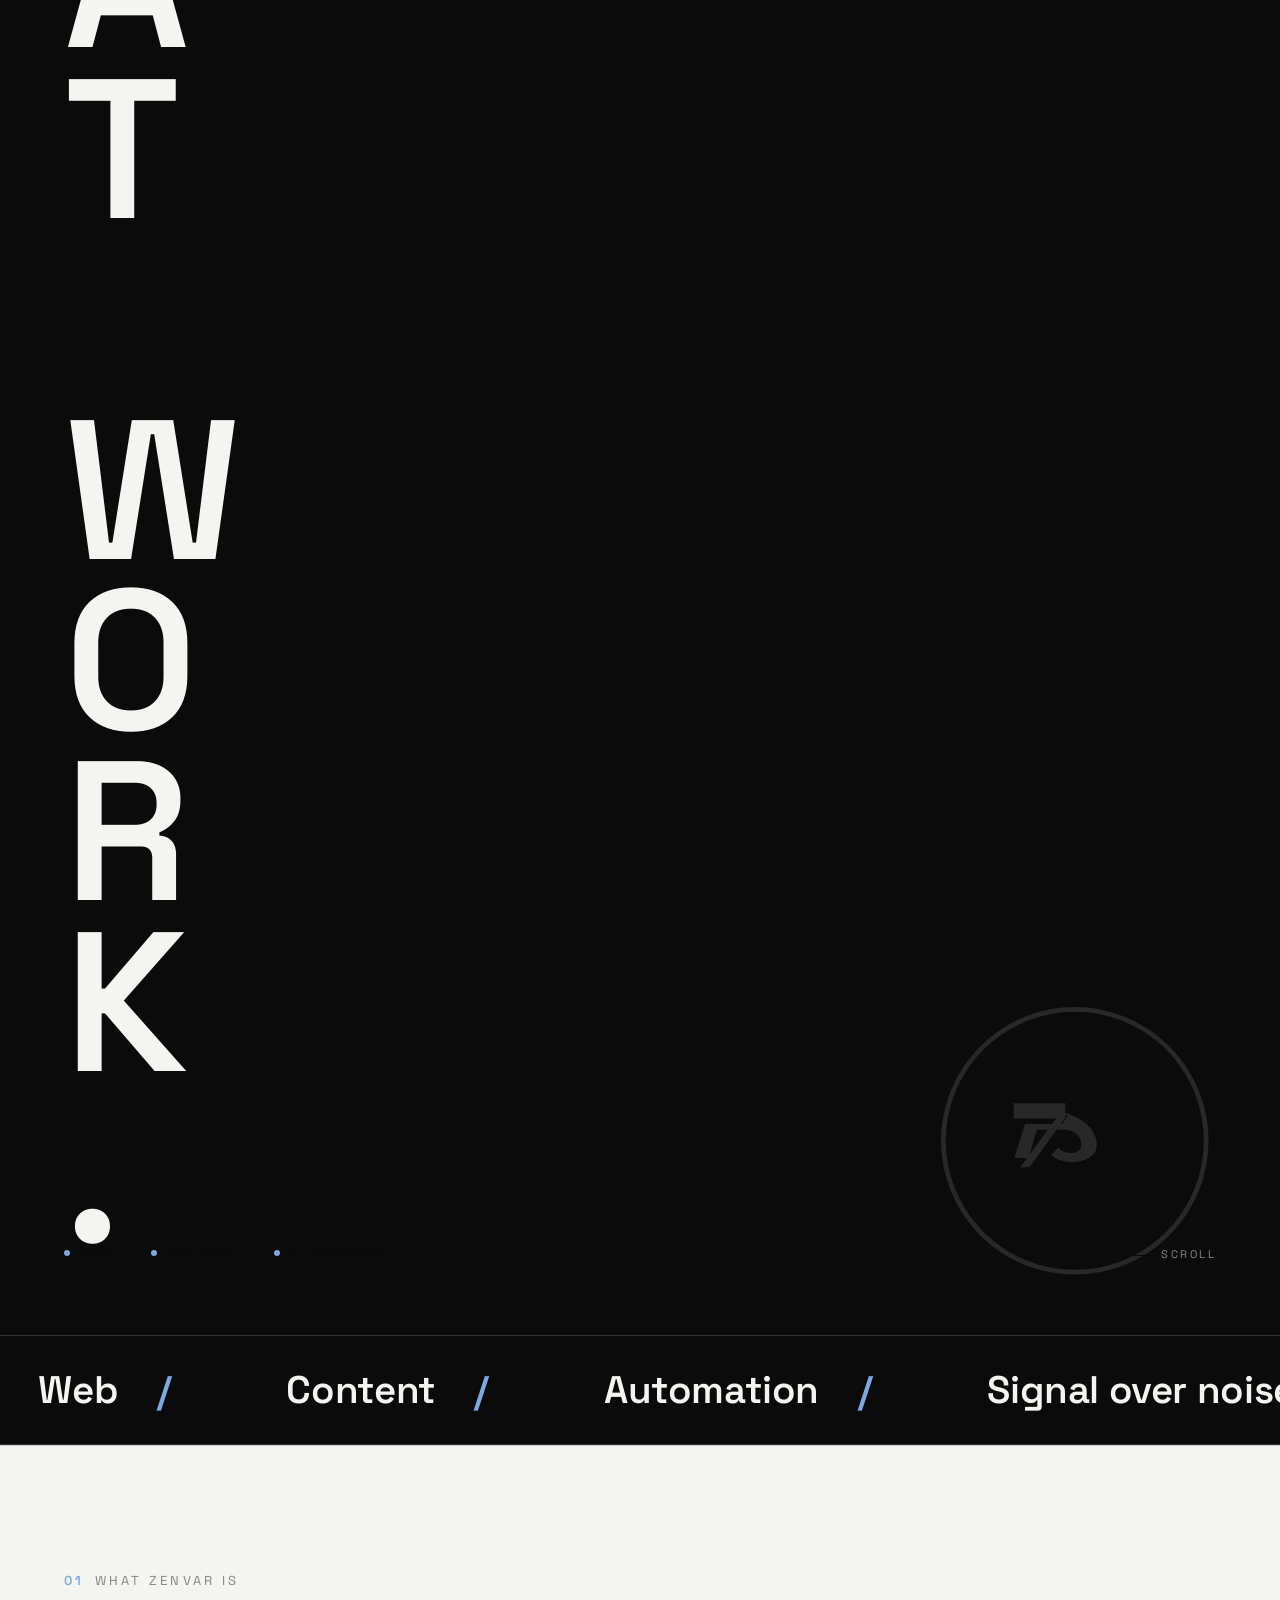
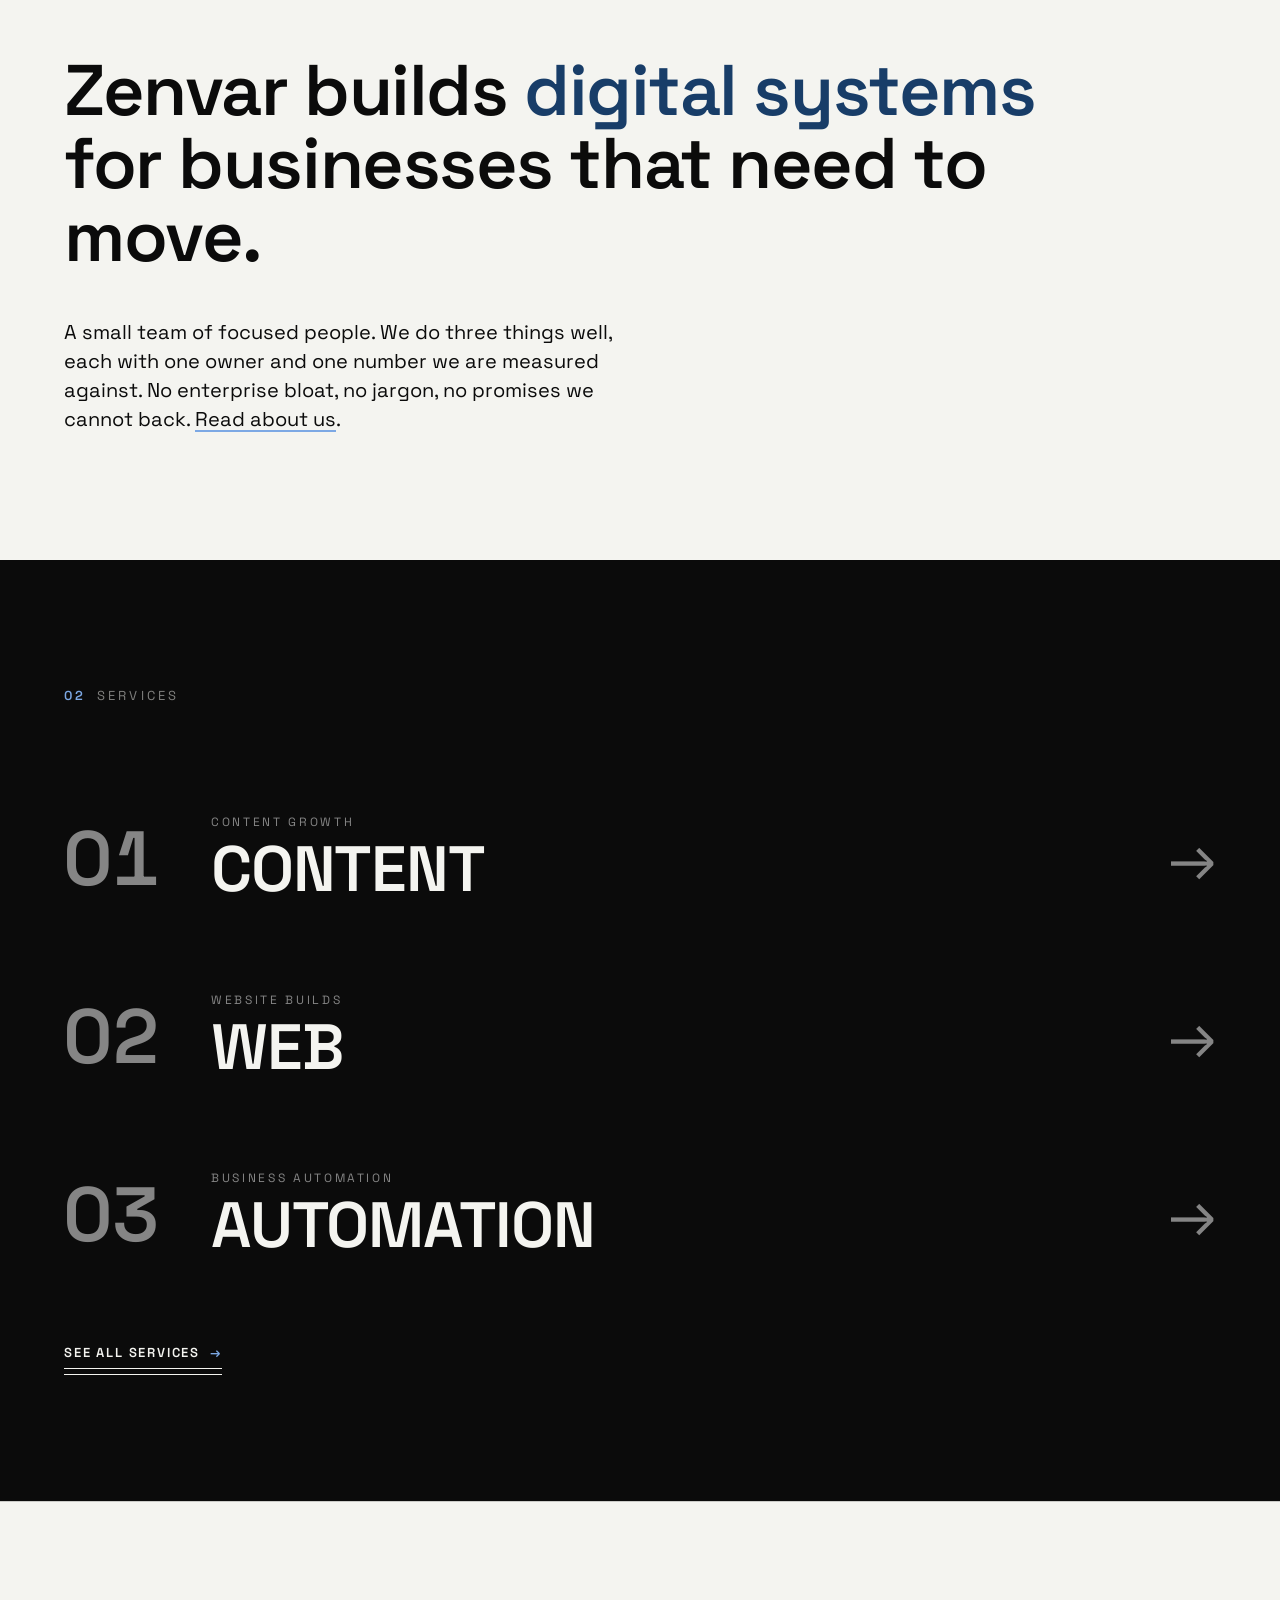
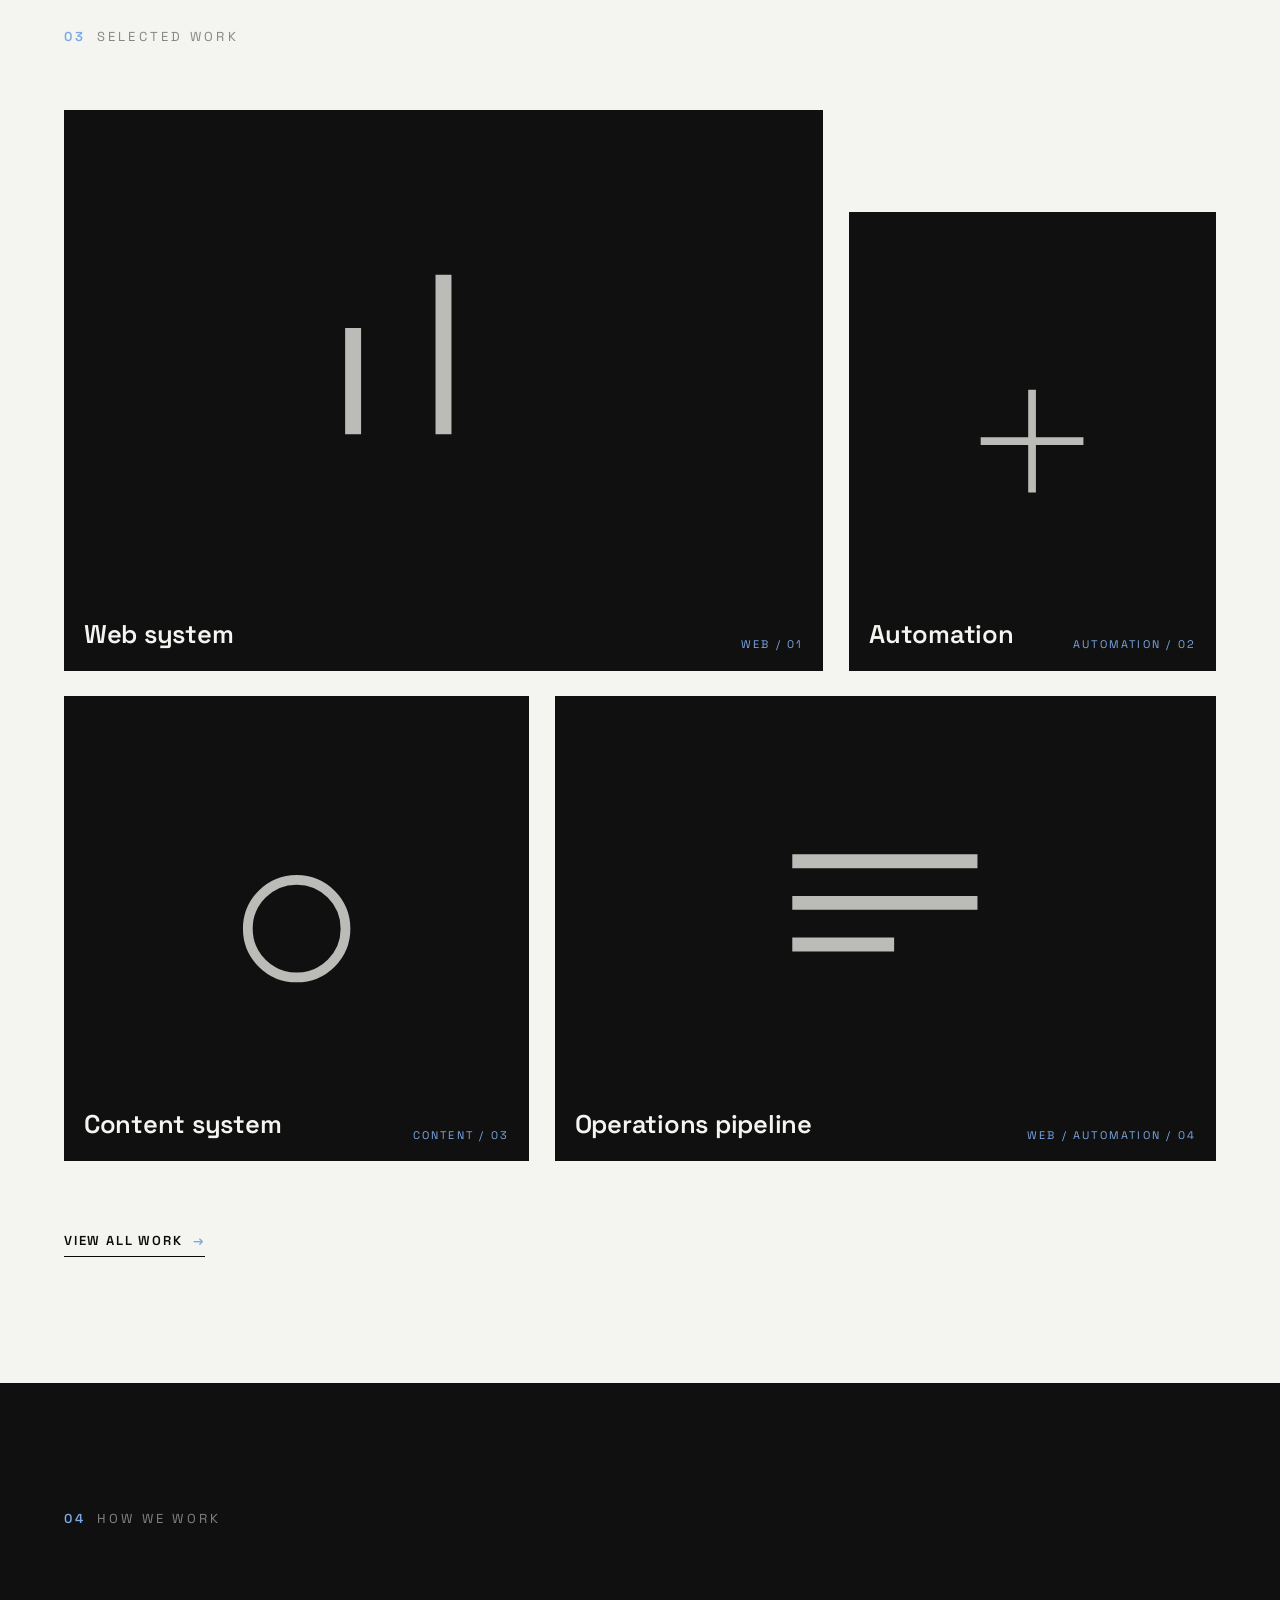
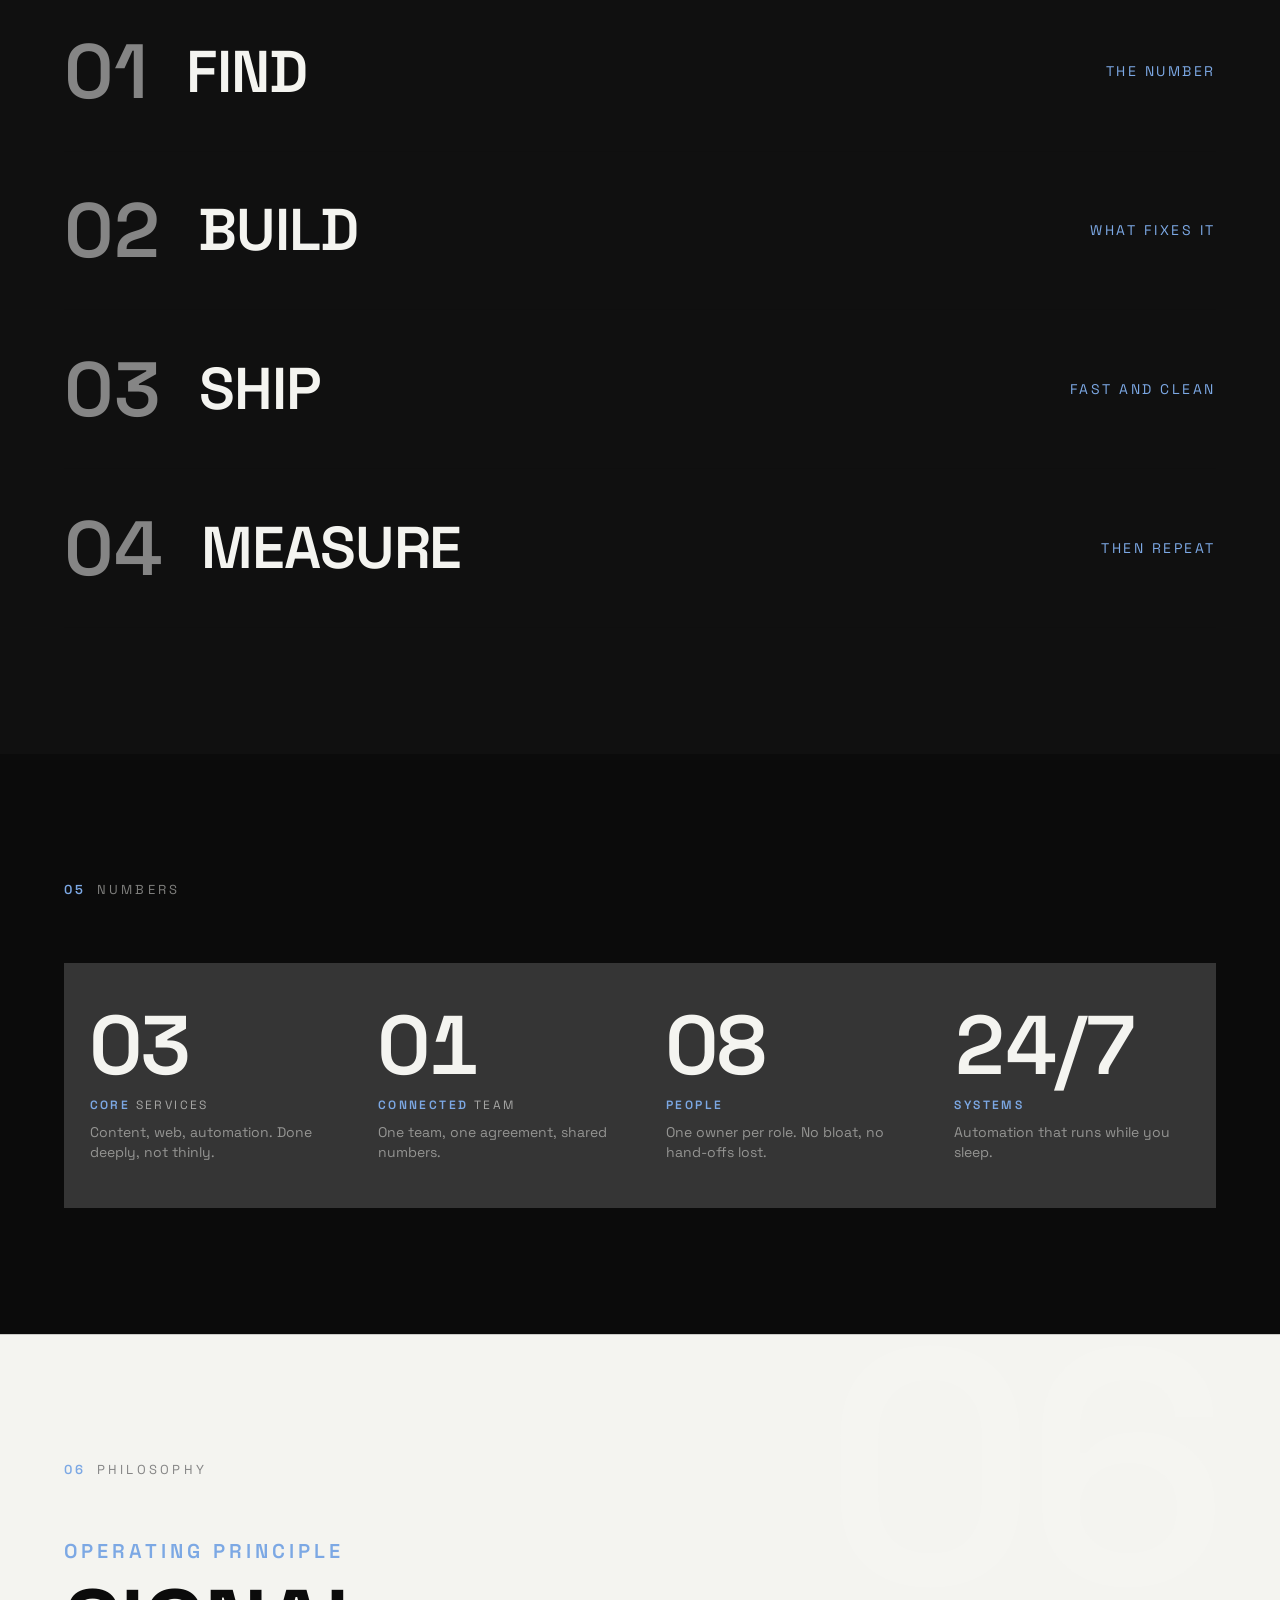
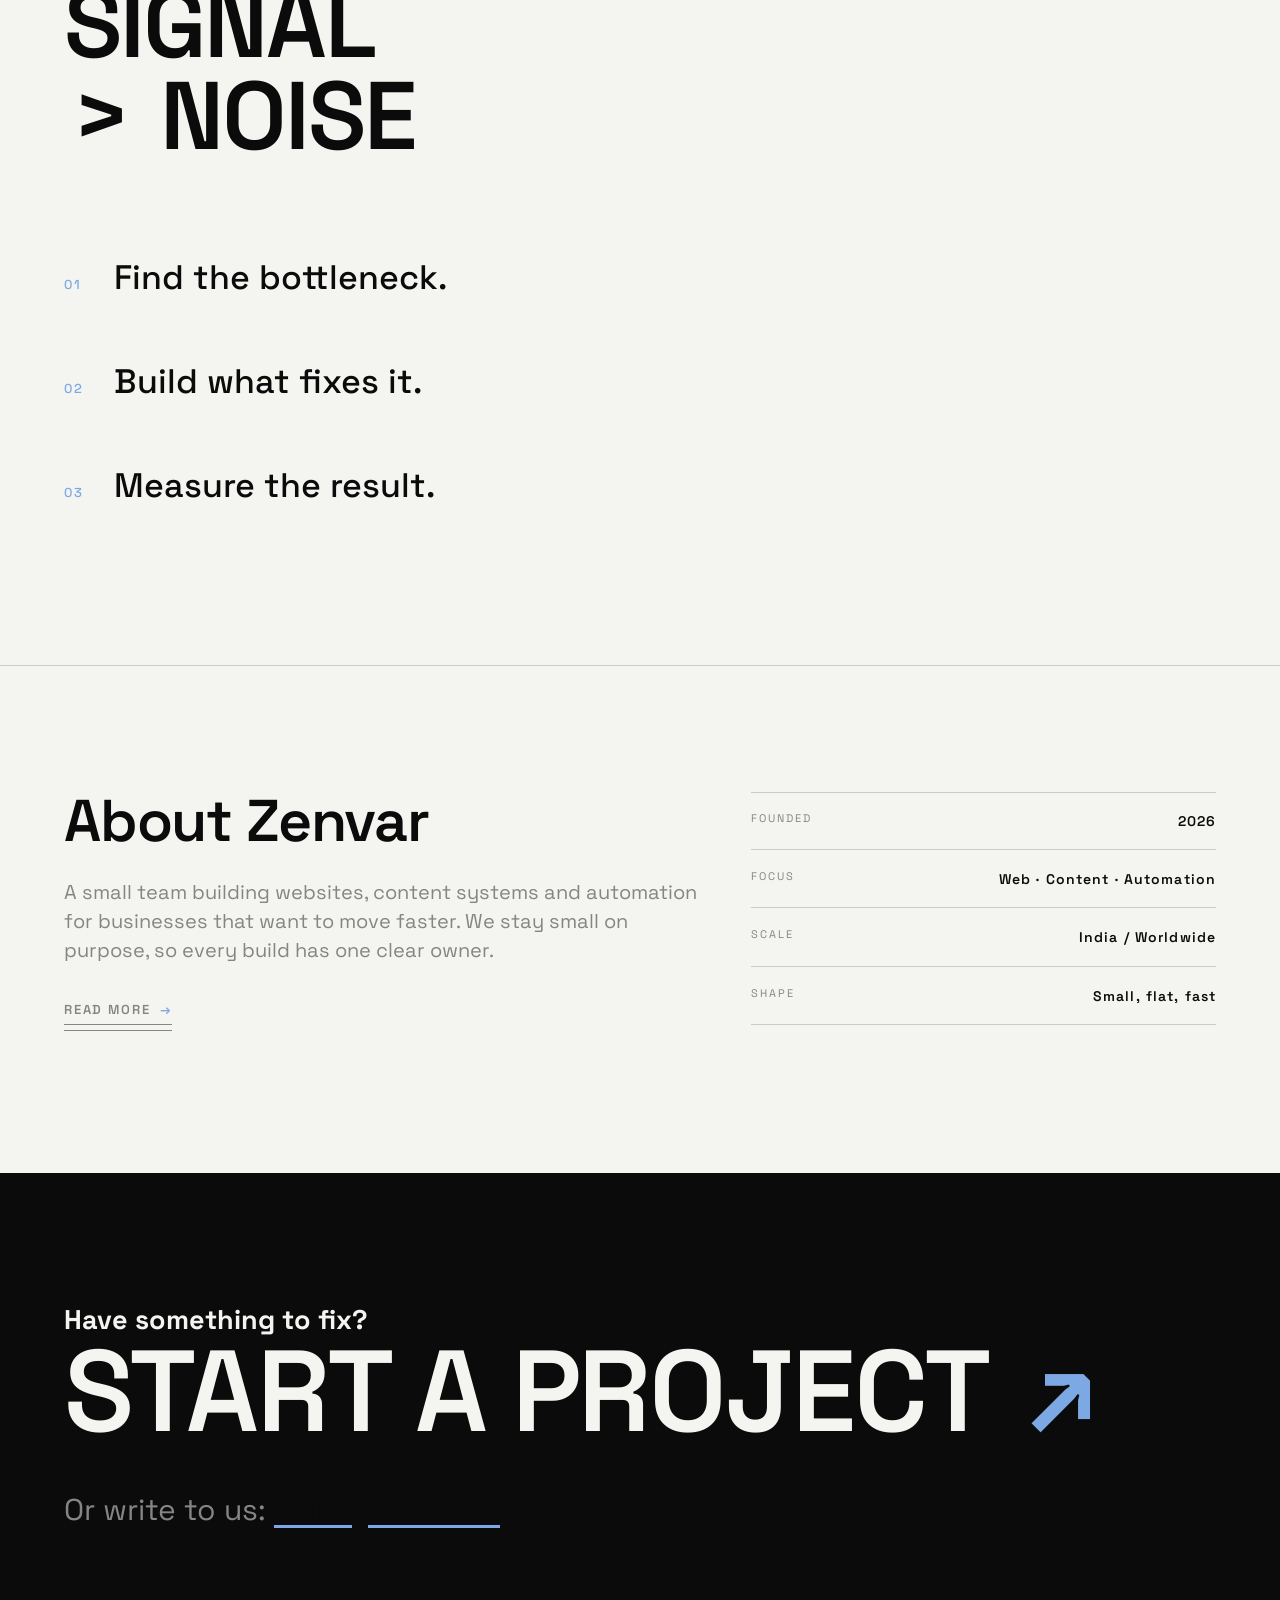
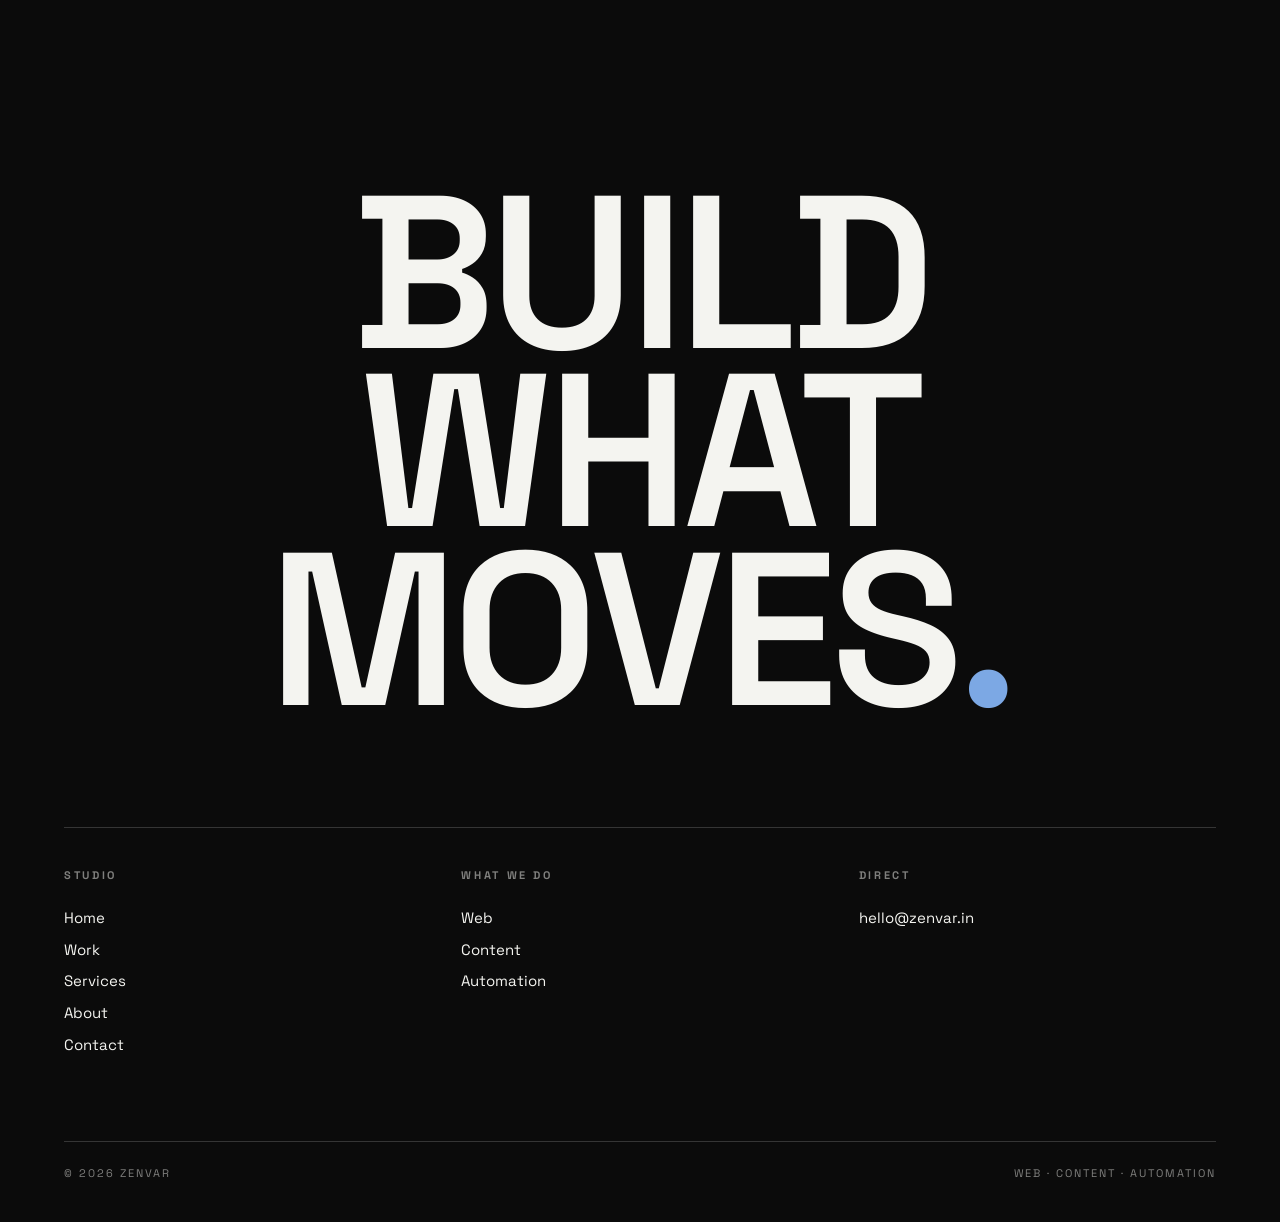
==== commit 4592b7dc: "Rebuild Zenvar as minimal brutalist black and white editorial studio site Subpages: work, services, " ====
--- a/index.html
+++ b/index.html
@@ -3,239 +3,321 @@
 <head>
 <meta charset="UTF-8" />
 <meta name="viewport" content="width=device-width, initial-scale=1.0" />
-<title>Zenvar — Build things that work</title>
-<meta name="description" content="Zenvar is a small independent creative-tech studio building content growth, website builds and business automation. We build digital systems that move measurable numbers." />
-<meta property="og:title" content="Zenvar — Build things that work" />
-<meta property="og:description" content="Content / Web / Automation. A small independent studio building digital systems that move. India / Worldwide." />
+<title>Zenvar · WE BUILD THINGS THAT WORK</title>
+<meta name="description" content="Zenvar is a small creative-tech studio building websites, content systems and business automation. Black and white, one number at a time. Signal over noise." />
+<meta property="og:title" content="Zenvar · We build things that work" />
+<meta property="og:description" content="Websites, content systems and business automation for businesses that want to move. A small team, one owner per role, measured by results." />
 <meta property="og:type" content="website" />
 <meta property="og:url" content="https://hustlenix.github.io/zenvar-site/" />
+<meta property="og:image" content="https://hustlenix.github.io/zenvar-site/logo.svg" />
 <meta name="theme-color" content="#0B0B0B" />
 <link rel="preconnect" href="https://fonts.googleapis.com" />
 <link rel="preconnect" href="https://fonts.gstatic.com" crossorigin />
-<link href="https://fonts.googleapis.com/css2?family=Space+Grotesk:wght@400;500;600;700&family=JetBrains+Mono:wght@400;500&display=swap" rel="stylesheet" />
+<link href="https://fonts.googleapis.com/css2?family=Space+Grotesk:wght@400;500;600;700&display=swap" rel="stylesheet" />
 <link rel="stylesheet" href="styles.css" />
-<link rel="icon" type="image/svg+xml" href="zenvar-logo.svg" />
+<link rel="icon" type="image/svg+xml" href="logo.svg" />
 </head>
 <body>
 
+<a class="skip" href="#main">Skip to content</a>
 <div class="grain" aria-hidden="true"></div>
 
-<header id="header">
-  <div class="container nav-inner">
-    <a class="nav-brand" href="index.html">
-      <img class="logo" src="zenvar-logo.svg" alt="" />
-      <span class="wm">Zenvar</span>
-    </a>
-    <nav class="nav-links">
-      <a href="work.html">Work</a>
-      <a href="services.html">Services</a>
-      <a href="process.html">Process</a>
-      <a href="about.html">About</a>
-      <a href="contact.html" class="nav-cta">Start a Project <span class="arr">↗</span></a>
-    </nav>
+<!-- NAV -->
+<header class="nav" id="top">
+  <div class="container">
+    <div class="nav-row">
+      <a class="nav-brand" href="index.html">
+        <img src="logo.svg" alt="" width="34" height="34" />
+        <span class="word">Zenvar<span class="dot">.</span></span>
+      </a>
+      <nav class="nav-links" aria-label="Main">
+        <a class="lnk" href="work.html">Work</a>
+        <a class="lnk" href="services.html">Services</a>
+        <a class="lnk" href="about.html">About</a>
+        <a class="nav-cta" href="contact.html">Start a project <span class="arr">↗</span></a>
+      </nav>
+    </div>
   </div>
 </header>
 
-<!-- 02 HERO -->
-<section class="hero" id="top">
-  <div class="container">
-    <div class="hero-meta reveal">
-      <span class="mono-label">Est. 2026</span>
-      <span class="mono-label">Content / Web / Automation</span>
-      <span class="mono-label">India / Worldwide</span>
-    </div>
-    <h1 class="display reveal">Build<br/>things<br/>that work.</h1>
-    <div class="hero-rel reveal">
+<main id="main">
+
+<!-- HERO -->
+<section class="hero" id="hero" style="background:var(--black);color:var(--paper)">
+  <div class="container hero-inner">
+    <div class="hero-meta">
+      <span>Zenvar · Digital studio</span>
+      <span class="hm-right">Est. 2026</span>
+    </div>
+
+    <h1 class="hero-type hero-size">
+      <span class="wd a">WE BUILD</span>
+      <span class="wd b">THINGS</span>
+      <span class="wd c">THAT WORK<span style="color:var(--blue)">.</span></span>
+    </h1>
+
+    <div class="hero-foot">
       <div class="hero-tags">
-        <span class="tag">Content</span>
-        <span class="tag">Web</span>
-        <span class="tag">Automation</span>
-      </div>
-      <img class="hero-logo" src="zenvar-logo.svg" alt="Zenvar" />
-    </div>
-  </div>
-</section>
-
-<!-- 03 WHAT ZENVAR IS -->
-<section class="sec--black" id="what">
-  <div class="container">
-    <div class="sec-head reveal">
-      <span class="sec-no">01 / What Zenvar is</span>
-    </div>
-    <h2 class="big stmt reveal">Zenvar builds digital systems for businesses that need to move.</h2>
-    <p class="reveal" style="margin-top:40px;max-width:52ch;color:var(--gray);font-size:19px;">A small independent team treating every engagement the same way: pick one number, own it, apply sustained pressure until it moves. No vanity metrics. No busywork.</p>
-  </div>
-</section>
-
-<!-- 04 SERVICES (white strip) -->
-<section class="sec--white" id="services">
-  <div class="container">
-    <div class="sec-head reveal">
-      <span class="sec-no accent-navy">02 / Services</span>
-      <a class="rowlink" href="services.html">All services <span class="arr">→</span></a>
-    </div>
-    <div class="svc-rows reveal">
+        <span class="t">Web</span>
+        <span class="t">Content</span>
+        <span class="t">Automation</span>
+      </div>
+      <div class="hero-scroll"><span class="ln" aria-hidden="true"></span>Scroll</div>
+    </div>
+  </div>
+  <svg class="zemblem" viewBox="0 0 120 120" aria-hidden="true">
+    <circle cx="60" cy="60" r="56" fill="none" stroke="currentColor" stroke-width="2"/>
+    <path d="M34 44 h22 v6 l-15 21 -4 0.5 v-0.5 l15-20.5 h-18 v-6.5 z M57 49 h-7 v-2.5 c10 2 16 6 18 10 2 4 2 8 -1 10 -2.5 2 -6 3 -10 2.5 -3 -0.4 -5.5 -1.5 -7 -3 l3 -3 c1 1.2 2.5 2 4.5 2.2 1.8 0.2 3.5 -0.3 4.5 -1.3 1.2 -1.2 1.2 -3.6 -0.2 -5.6 -1.3 -1.9 -3.6 -3 -6 -3 h-12 l-3.5 12 h-6 l4.5 -14.5 h16 z" fill="currentColor"/>
+  </svg>
+</section>
+
+<!-- TICKER -->
+<div class="ticker" aria-hidden="true">
+  <div class="ticker-track">
+    <span>Web<span class="sep">/</span></span><span>Content<span class="sep">/</span></span><span>Automation<span class="sep">/</span></span><span>Signal over noise<span class="sep">/</span></span><span>Build what moves<span class="sep">/</span></span>
+  </div>
+</div>
+
+<!-- 01 STATEMENT -->
+<section class="section s-white border-t">
+  <div class="container">
+    <div class="sec-head">
+      <span class="sec-num"><b>01</b>What Zenvar is</span>
+    </div>
+    <p class="stmt rv">Zenvar builds <em>digital systems</em> for businesses that need to move.</p>
+    <p class="stmt-sub rv d1">A small team of focused people. We do three things well, each with one owner and one number we are measured against. No enterprise bloat, no jargon, no promises we cannot back. <a class="lnk" href="about.html">Read about us</a>.</p>
+  </div>
+</section>
+
+<!-- 02 SERVICES -->
+<section class="section s-black border-t">
+  <div class="container">
+    <div class="sec-head">
+      <span class="sec-num rv"><b>02</b>Services</span>
+    </div>
+    <div class="svc-list">
       <a class="svc-row" href="services.html">
-        <span class="num">01</span>
-        <span class="name">Content<br/>Growth</span>
-        <span class="go">↗</span>
+        <span class="svc-num">01</span>
+        <span class="svc-name"><small>Content growth</small>CONTENT</span>
+        <span class="svc-go">→</span>
+        <span class="svc-line" aria-hidden="true"></span>
       </a>
       <a class="svc-row" href="services.html">
-        <span class="num">02</span>
-        <span class="name">Web<br/>Builds</span>
-        <span class="go">↗</span>
+        <span class="svc-num">02</span>
+        <span class="svc-name"><small>Website builds</small>WEB</span>
+        <span class="svc-go">→</span>
+        <span class="svc-line" aria-hidden="true"></span>
       </a>
       <a class="svc-row" href="services.html">
-        <span class="num">03</span>
-        <span class="name">Business<br/>Automation</span>
-        <span class="go">↗</span>
-      </a>
-    </div>
-  </div>
-</section>
-
-<!-- 05 SELECTED WORK -->
-<section class="sec--black" id="work">
-  <div class="container">
-    <div class="sec-head reveal">
-      <span class="sec-no">03 / Selected work</span>
-      <a class="rowlink" href="work.html">All work <span class="arr">→</span></a>
+        <span class="svc-num">03</span>
+        <span class="svc-name"><small>Business automation</small>AUTOMATION</span>
+        <span class="svc-go">→</span>
+        <span class="svc-line" aria-hidden="true"></span>
+      </a>
+    </div>
+    <p class="tlink rv" style="margin-top:40px"><a class="tlink" href="services.html">See all services <span class="arr">→</span></a></p>
+  </div>
+</section>
+
+<!-- 03 WORK -->
+<section class="section s-white border-t">
+  <div class="container">
+    <div class="sec-head">
+      <span class="sec-num rv"><b>03</b>Selected work</span>
     </div>
     <div class="work-grid">
-      <a class="work-item tall reveal" href="work.html">
-        <div class="w-top"><span class="w-cat">Web / Build</span><span class="sec-no">W-01</span></div>
-        <div>
-          <h3>Field Service<br/>Ledger</h3>
-          <p class="w-desc" style="margin-top:18px;">A service-business site rebuilt around one metric: enquiries. One page per service, WhatsApp contact, zero noise.</p>
-          <div class="w-res"><div class="lbl">Result</div><div class="big">+38%</div><div class="lbl">Enquiries, first month</div></div>
-        </div>
-      </a>
-      <a class="work-item reveal" href="work.html">
-        <div class="w-top"><span class="w-cat">Automation</span><span class="sec-no">W-02</span></div>
-        <div>
-          <h3>Enquiry <br/>Autopilot</h3>
-          <p class="w-desc" style="margin-top:14px;">An AI flow that qualifies and replies to every lead overnight. Response time from hours to minutes.</p>
-          <div class="w-res"><div class="lbl">Result</div><div class="big">−42%</div><div class="lbl">Processing time</div></div>
-        </div>
-      </a>
-      <a class="work-item reveal" href="work.html">
-        <div class="w-top"><span class="w-cat">Content</span><span class="sec-no">W-03</span></div>
-        <div>
-          <h3>Reels<br/>System</h3>
-          <p class="w-desc" style="margin-top:14px;">A publishing cadence built around what the audience actually watches. Tracked weekly on reach.</p>
-          <div class="w-res"><div class="lbl">Result</div><div class="big">4.8M</div><div class="lbl">Reach, tracked weekly</div></div>
-        </div>
-      </a>
-    </div>
-  </div>
-</section>
-
-<!-- 06 HOW WE WORK (white strip) -->
-<section class="sec--white" id="process">
-  <div class="container">
-    <div class="sec-head reveal">
-      <span class="sec-no accent-navy">04 / How we work</span>
-      <a class="rowlink" href="process.html">The pipeline <span class="arr">→</span></a>
-    </div>
-    <div class="steps reveal">
-      <div class="step"><div class="sn">01</div><div><div class="st">Find</div><div class="sd">Locate the number that matters. One owner, one metric.</div></div></div>
-      <div class="step"><div class="sn">02</div><div><div class="st">Build</div><div class="sd">A system aimed at that number. Web, content or automation.</div></div></div>
-      <div class="step"><div class="sn">03</div><div><div class="st">Ship</div><div class="sd">Launch early and real. Nothing ships on a promise.</div></div></div>
-      <div class="step"><div class="sn">04</div><div><div class="st">Measure</div><div class="sd">Read the number weekly. Adjust the work. Keep the owner.</div></div></div>
-    </div>
-  </div>
-</section>
-
-<!-- 07 NUMBERS -->
-<section class="sec--black" id="numbers">
-  <div class="container">
-    <div class="sec-head reveal"><span class="sec-no">05 / Numbers</span></div>
-    <div class="stat-row reveal">
-      <div class="stat"><div class="v">03</div><div class="l">Core services</div></div>
-      <div class="stat"><div class="v">01</div><div class="l">Connected team</div></div>
-      <div class="stat"><div class="v">24/7</div><div class="l">Systems running</div></div>
-      <div class="stat"><div class="v">∞</div><div class="l">Potential</div></div>
-    </div>
-  </div>
-</section>
-
-<!-- 08 PHILOSOPHY -->
-<section class="sec--white" id="philosophy">
-  <div class="container">
-    <div class="sec-head reveal"><span class="sec-no accent-navy">06 / Philosophy</span></div>
-    <div class="phil reveal">
-      <span class="mono-label" style="color:var(--navy);">Operating principle</span>
-      <div class="rule">Signal &gt; Noise</div>
-      <div class="rule">Attack the bottleneck</div>
-      <div class="rule">Numbers over feelings</div>
-    </div>
-  </div>
-</section>
-
-<!-- 09 ABOUT / TEAM -->
-<section class="sec--black" id="about">
-  <div class="container">
-    <div class="sec-head reveal">
-      <span class="sec-no">07 / About</span>
-      <a class="rowlink" href="about.html">Read more <span class="arr">→</span></a>
-    </div>
-    <p class="about-line reveal">A small team building websites, content systems and automation for businesses that want to move faster.</p>
-    <div class="team reveal">
-      <div class="member"><div class="mn">Hemanathan</div><div class="rl">Founder / CEO</div></div>
-      <div class="member"><div class="mn">Lalith</div><div class="rl">Automation / CTO</div></div>
-      <div class="member"><div class="mn">Darmigan</div><div class="rl">Web / CTO</div></div>
-      <div class="member"><div class="mn">Shanjay</div><div class="rl">Content Research</div></div>
-      <div class="member"><div class="mn">Shreyan</div><div class="rl">Editing</div></div>
-      <div class="member"><div class="mn">Noel</div><div class="rl">Design</div></div>
-      <div class="member"><div class="mn">Hari</div><div class="rl">Ops / SDR</div></div>
-      <div class="member"><div class="mn">Charvesh</div><div class="rl">Editing / Marketing</div></div>
-    </div>
-  </div>
-</section>
-
-<!-- 10 CONTACT -->
-<section class="contact-cta sec--black" id="contact">
-  <div class="container">
-    <span class="mono-label reveal" style="margin-bottom:30px;display:block;">08 / Contact</span>
-    <h2 class="display reveal" style="font-size:clamp(40px,8vw,120px);">Have something<br/>to fix?</h2>
-    <div class="reveal" style="margin-top:44px;">
-      <a class="biglink" href="contact.html">Start a Project <span class="arr">↗</span></a>
-    </div>
-    <div class="email reveal"><a href="mailto:hello@zenvar.co">hello@zenvar.co</a></div>
-  </div>
-</section>
-
-<footer>
-  <div class="container">
-    <div class="foot-hero">
-      <img class="logo" src="zenvar-logo.svg" alt="Zenvar" />
-      <div class="fwm">Zenvar</div>
-      <div class="ftag">Build what moves.</div>
-    </div>
-    <div class="foot-grid">
-      <div class="foot-col">
-        <h4>Services</h4>
+      <a class="work-item rv w1" href="work.html">
+        <div class="ph">
+          <svg viewBox="0 0 120 120" fill="none" stroke="currentColor" stroke-width="6"><path d="M26 84V44m34 40V24"/></svg>
+        </div>
+        <div class="work-copy">
+          <span class="w-name">Web system</span>
+          <span class="w-tag">Web / 01</span>
+        </div>
+      </a>
+      <a class="work-item rv d1 w2" href="work.html">
+        <div class="ph" style="--ar:4/5">
+          <svg viewBox="0 0 120 120" fill="none" stroke="currentColor" stroke-width="6"><path d="M60 20v80M20 60h80"/></svg>
+        </div>
+        <div class="work-copy">
+          <span class="w-name">Automation</span>
+          <span class="w-tag">Automation / 02</span>
+        </div>
+      </a>
+      <a class="work-item rv w3" href="work.html">
+        <div class="ph" style="--ar:1/1">
+          <svg viewBox="0 0 120 120" fill="none" stroke="currentColor" stroke-width="6"><circle cx="60" cy="60" r="30"/></svg>
+        </div>
+        <div class="work-copy">
+          <span class="w-name">Content system</span>
+          <span class="w-tag">Content / 03</span>
+        </div>
+      </a>
+      <a class="work-item rv d2 w4" href="work.html">
+        <div class="ph" style="--ar:16/10">
+          <svg viewBox="0 0 120 120" fill="none" stroke="currentColor" stroke-width="6"><path d="M20 60h80M20 42h80M20 78h44"/></svg>
+        </div>
+        <div class="work-copy">
+          <span class="w-name">Operations pipeline</span>
+          <span class="w-tag">Web / Automation / 04</span>
+        </div>
+      </a>
+      <a class="tlink rv work-more" href="work.html">View all work <span class="arr">→</span></a>
+    </div>
+  </div>
+</section>
+
+<!-- 04 HOW WE WORK -->
+<section class="section s-charcoal border-t">
+  <div class="container">
+    <div class="sec-head">
+      <span class="sec-num rv"><b>04</b>How we work</span>
+    </div>
+    <div class="proc-list">
+      <div class="proc-row rv">
+        <span class="pn">01</span>
+        <span class="pt">FIND</span>
+        <span class="pl">The number</span>
+        <div class="proc-desc">We name the one number that matters. Leads, sales, calls, signups. If there is no number, we agree one before we build anything.</div>
+      </div>
+      <div class="proc-row rv">
+        <span class="pn">02</span>
+        <span class="pt">BUILD</span>
+        <span class="pl">What fixes it</span>
+        <div class="proc-desc">We attack the bottleneck. A website, a content system, an automation. One owner per build, no silos, no meetings about meetings.</div>
+      </div>
+      <div class="proc-row rv">
+        <span class="pn">03</span>
+        <span class="pt">SHIP</span>
+        <span class="pl">Fast and clean</span>
+        <div class="proc-desc">We ship working things, not decks. Small releases, real output, the thing you can actually use this week.</div>
+      </div>
+      <div class="proc-row rv">
+        <span class="pn">04</span>
+        <span class="pt">MEASURE</span>
+        <span class="pl">Then repeat</span>
+        <div class="proc-desc">We look at the number. Signal over noise. What moved stays, what did not gets cut. Feelings do not ship.</div>
+      </div>
+    </div>
+  </div>
+</section>
+
+<!-- 05 NUMBERS -->
+<section class="section s-black border-t">
+  <div class="container">
+    <div class="sec-head">
+      <span class="sec-num rv"><b>05</b>Numbers</span>
+    </div>
+    <div class="nums rv">
+      <div class="num-cell">
+        <div class="v">03</div>
+        <div class="k"><b>Core</b> services</div>
+        <div class="s">Content, web, automation. Done deeply, not thinly.</div>
+      </div>
+      <div class="num-cell">
+        <div class="v">01</div>
+        <div class="k"><b>Connected</b> team</div>
+        <div class="s">One team, one agreement, shared numbers.</div>
+      </div>
+      <div class="num-cell">
+        <div class="v">08</div>
+        <div class="k"><b>People</b></div>
+        <div class="s">One owner per role. No bloat, no hand-offs lost.</div>
+      </div>
+      <div class="num-cell">
+        <div class="v">24/7</div>
+        <div class="k"><b>Systems</b></div>
+        <div class="s">Automation that runs while you sleep.</div>
+      </div>
+    </div>
+  </div>
+</section>
+
+<!-- 06 PHILOSOPHY -->
+<section class="section s-white border-t" style="position:relative;overflow:hidden">
+  <span class="phil-num" aria-hidden="true">06</span>
+  <div class="container">
+    <div class="sec-head">
+      <span class="sec-num rv"><b>06</b>Philosophy</span>
+    </div>
+    <div class="phil-big rv">
+      <span class="gt">Operating principle</span>
+      SIGNAL
+      <br/>
+      <span style="display:inline-block;margin:0 .08em">&gt;</span>
+      NOISE
+    </div>
+    <div class="phil-lines rv d1">
+      <div class="phil-line"><span class="n">01</span>Find the bottleneck.</div>
+      <div class="phil-line"><span class="n">02</span>Build what fixes it.</div>
+      <div class="phil-line"><span class="n">03</span>Measure the result.</div>
+    </div>
+  </div>
+</section>
+
+<!-- 07 ABOUT -->
+<section class="section s-white border-t">
+  <div class="container">
+    <div class="about-grid">
+      <div class="about-lede">
+        <h2 class="rv">About Zenvar</h2>
+        <p class="rv">A small team building websites, content systems and automation for businesses that want to move faster. We stay small on purpose, so every build has one clear owner.</p>
+        <p class="tlink rv" style="margin-top:20px"><a class="tlink" href="about.html">Read more <span class="arr">→</span></a></p>
+      </div>
+      <div class="about-stats rv d1">
+        <div class="about-stat"><span class="lab">Founded</span><span class="val">2026</span></div>
+        <div class="about-stat"><span class="lab">Focus</span><span class="val">Web · Content · Automation</span></div>
+        <div class="about-stat"><span class="lab">Scale</span><span class="val">India / Worldwide</span></div>
+        <div class="about-stat"><span class="lab">Shape</span><span class="val">Small, flat, fast</span></div>
+      </div>
+    </div>
+  </div>
+</section>
+
+<!-- 08 CONTACT CTA -->
+<section class="section s-black border-t">
+  <div class="container">
+    <div class="contact-cta">
+      <h2 class="rv">Have something to fix?</h2>
+      <a class="big-cta rv d1" href="contact.html">
+        START A PROJECT <span class="arr">↗</span>
+      </a>
+      <div class="email rv d2">Or write to us: <a href="mailto:hello@zenvar.in">hello@zenvar.in</a></div>
+    </div>
+  </div>
+</section>
+
+</main>
+
+<!-- FOOTER -->
+<footer class="footer">
+  <div class="footer-big" aria-hidden="true">
+    BUILD<br/>WHAT MOVES<span class="blu">.</span>
+  </div>
+  <div class="container">
+    <div class="footer-grid">
+      <div class="footer-col">
+        <h4>Studio</h4>
+        <a href="index.html">Home</a>
+        <a href="work.html">Work</a>
+        <a href="services.html">Services</a>
+        <a href="about.html">About</a>
+        <a href="contact.html">Contact</a>
+      </div>
+      <div class="footer-col">
+        <h4>What we do</h4>
+        <a href="services.html">Web</a>
         <a href="services.html">Content</a>
-        <a href="services.html">Web</a>
         <a href="services.html">Automation</a>
       </div>
-      <div class="foot-col">
-        <h4>Studio</h4>
-        <a href="work.html">Work</a>
-        <a href="about.html">About</a>
-        <a href="process.html">Process</a>
-        <a href="contact.html">Contact</a>
-      </div>
-      <div class="foot-col">
-        <h4>Social</h4>
-        <a href="#">Instagram</a>
-        <a href="#">LinkedIn</a>
-        <a href="#">YouTube</a>
-      </div>
-    </div>
-    <div class="foot-bottom">
+      <div class="footer-col">
+        <h4>Direct</h4>
+        <a href="mailto:hello@zenvar.in">hello@zenvar.in</a>
+      </div>
+    </div>
+    <div class="footer-bottom">
       <span>© 2026 Zenvar</span>
-      <span>India / Worldwide</span>
+      <span>Web · Content · Automation</span>
     </div>
   </div>
 </footer>
--- a/styles.css
+++ b/styles.css
@@ -1,344 +1,355 @@
 /* ============================================================
-   ZENVAR — minimal brutalist design system
-   black + white + navy + small blue accent
+   ZENVAR - minimal brutalist editorial build
+   Black / white / navy / small blue accent. Z motif.
    ============================================================ */
 
-:root {
-  --black: #0B0B0B;
-  --black-soft: #101010;
-  --ink: #111111;
-  --white: #F4F4F0;
-  --white-soft: #FFFFFF;
-  --gray: #858585;
-  --gray-line: rgba(20,20,20,0.18);
-  --line-dark: rgba(244,244,240,0.16);
-  --navy: #183D68;
-  --blue: #7CA8E4;
-
-  --font-display: 'Space Grotesk', system-ui, sans-serif;
-  --font-body: 'Space Grotesk', system-ui, -apple-system, Segoe UI, Roboto, sans-serif;
-  --font-mono: 'JetBrains Mono', ui-monospace, monospace;
-
-  --maxw: 1320px;
-  --pad: 40px;
-}
-
-* { box-sizing: border-box; margin: 0; padding: 0; }
-html { scroll-behavior: smooth; -webkit-text-size-adjust: 100%; }
-html, body { overflow-x: clip; }
-
-body {
-  font-family: var(--font-body);
-  background: var(--black);
-  color: var(--white);
-  line-height: 1.5;
-  -webkit-font-smoothing: antialiased;
-  text-rendering: optimizeLegibility;
-}
-a { color: inherit; text-decoration: none; }
-img, svg { display: block; max-width: 100%; }
-button { font-family: inherit; cursor: pointer; }
-
-:focus-visible { outline: 2px solid var(--blue); outline-offset: 3px; }
-
-.container { max-width: var(--maxw); margin: 0 auto; padding: 0 var(--pad); }
-
-/* subtle grain, almost invisible */
-.grain {
-  position: fixed; inset: -60%; z-index: 5; pointer-events: none; opacity: .035;
-  background-image: url('data:image/svg+xml,%3Csvg xmlns="http://www.w3.org/2000/svg" width="140" height="140"%3E%3Cfilter id="n"%3E%3CfeTurbulence type="fractalNoise" baseFrequency="0.82" numOctaves="2" stitchTiles="stitch"/%3E%3C/filter%3E%3Crect width="100%25" height="100%25" filter="url(%23n)"/%3E%3C/svg%3E');
-}
-
-/* ============ TYPO ============ */
-.label {
-  font-family: var(--font-mono); font-size: 12px; letter-spacing: .16em;
-  text-transform: uppercase; color: var(--gray);
-}
-.sec-no {
-  font-family: var(--font-mono); font-size: 14px; letter-spacing: .12em;
-  color: var(--navy);
-}
-h1.display, .display {
-  font-family: var(--font-display); font-weight: 700;
-  font-size: clamp(52px, 12vw, 150px);
-  line-height: .92; letter-spacing: -0.035em; text-transform: uppercase;
-}
-h2.big {
-  font-family: var(--font-display); font-weight: 700;
-  font-size: clamp(38px, 7.5vw, 96px);
-  line-height: .95; letter-spacing: -0.03em; text-transform: uppercase;
-}
-.mono-label {
-  font-family: var(--font-mono); font-size: 12px; letter-spacing: .18em;
-  text-transform: uppercase;
-}
-.accent-blue { color: var(--blue); }
-.accent-navy { color: var(--navy); }
-
-/* ============ NAV ============ */
-header {
-  position: fixed; top: 0; left: 0; right: 0; z-index: 100;
-  background: var(--black);
-  border-bottom: 1px solid transparent;
-  transition: border-color .3s;
-}
-header.scrolled { border-bottom-color: var(--line-dark); }
-.nav-inner {
-  display: flex; align-items: center; justify-content: space-between;
-  height: 72px;
-}
-.nav-brand { display: flex; align-items: center; gap: 12px; }
-.nav-brand .logo { width: 34px; height: 34px; }
-.nav-brand .wm {
-  font-family: var(--font-display); font-weight: 700; font-size: 18px;
-  letter-spacing: .12em; text-transform: uppercase;
-}
-.nav-links { display: flex; align-items: center; gap: 26px; }
-.nav-links a:not(.nav-cta) {
-  font-family: var(--font-mono); font-size: 12px; letter-spacing: .12em;
-  text-transform: uppercase; color: var(--gray); transition: color .2s;
-}
-.nav-links a:not(.nav-cta):hover, .nav-links a.active { color: var(--white); }
-.nav-cta {
-  display: inline-flex; align-items: center; gap: 6px;
-  font-family: var(--font-mono); font-size: 12px; letter-spacing: .12em;
-  text-transform: uppercase; color: var(--white);
-  border: 1px solid var(--line-dark); padding: 10px 16px;
-  transition: background .2s, color .2s;
-}
-.nav-cta:hover { background: var(--white); color: var(--black); }
-.nav-cta .arr { transition: transform .2s; }
-.nav-cta:hover .arr { transform: translate(2px,-2px); }
-
-@media (max-width: 860px) {
-  .nav-links a:not(.nav-cta) { display: none; }
-  .nav-links { gap: 14px; }
-}
-
-/* ============ HERO ============ */
-.hero {
-  position: relative; min-height: 100vh;
-  display: flex; flex-direction: column; justify-content: center;
-  padding: 130px 0 60px;
-  border-bottom: 1px solid var(--line-dark);
-}
-.hero-meta {
-  display: flex; justify-content: space-between; gap: 20px; flex-wrap: wrap;
-  margin-bottom: 40px;
-}
-.hero h1 { max-width: 12ch; }
-.hero-rel {
-  display: flex; align-items: center; justify-content: space-between;
-  gap: 40px; margin-top: 56px; flex-wrap: wrap;
-}
-.hero-tags { display: flex; gap: 34px; flex-wrap: wrap; }
-.hero-tags .tag { font-family: var(--font-mono); font-size: 13px; letter-spacing: .12em; text-transform: uppercase; color: var(--gray); }
-.hero-logo { width: 120px; height: 120px; }
-@media (max-width: 640px) { .hero-logo { width: 90px; height: 90px; } }
-
-/* ============ SECTIONS ============ */
-section { padding: 120px 0; position: relative; }
-section.sec--black { background: var(--black); color: var(--white); }
-section.sec--white { background: var(--white-soft); color: var(--black); }
-section.sec--white .gray-off { color: var(--gray); }
-.sec-head {
-  display: flex; align-items: baseline; justify-content: space-between;
-  gap: 20px; margin-bottom: 72px; flex-wrap: wrap;
-}
-
-/* statement section */
-.stmt { max-width: 20ch; }
-
-/* ============ SERVICES (large rows) ============ */
-.svc-rows { border-top: 1px solid currentColor; }
-.svc-row {
-  display: grid; grid-template-columns: auto 1fr auto; gap: 40px; align-items: center;
-  padding: 44px 0; border-bottom: 1px solid currentColor;
-  position: relative; color: inherit;
-}
-.svc-row .num {
-  font-family: var(--font-mono); font-size: 16px; letter-spacing: .12em; color: var(--gray);
-}
-.svc-row .name {
-  font-family: var(--font-display); font-weight: 700;
-  font-size: clamp(34px, 6vw, 84px); line-height: .95; letter-spacing: -0.03em;
-  text-transform: uppercase; transition: transform .35s;
-}
-.svc-row:hover .name { transform: translateX(14px); }
-.svc-row .go {
-  font-family: var(--font-mono); font-size: 24px; color: var(--gray); transition: color .2s, transform .2s;
-}
-.svc-row:hover .go { color: var(--blue); transform: translate(4px,-4px); }
-.svc-row::after {
-  content: ""; position: absolute; left: 0; bottom: -1px; height: 1px; width: 0;
-  background: var(--blue); transition: width .45s;
-}
-.svc-row:hover::after { width: 100%; }
-.svc-row:hover { color: inherit; }
-
-/* ============ WORK (asymmetric) ============ */
-.work-grid { display: grid; grid-template-columns: 1.6fr 1fr; gap: 20px; }
-.work-item {
-  border: 1px solid currentColor; padding: 30px;
-  display: flex; flex-direction: column; justify-content: space-between; gap: 40px;
-  position: relative; overflow: hidden; min-height: 320px; color: inherit;
-}
-.work-item.tall { grid-row: span 2; min-height: 660px; }
-.work-item .w-top { display: flex; justify-content: space-between; gap: 16px; align-items: baseline; }
-.work-item .w-cat { font-family: var(--font-mono); font-size: 12px; letter-spacing: .14em; text-transform: uppercase; color: var(--gray); }
-.work-item h3 {
-  font-family: var(--font-display); font-weight: 700;
-  font-size: clamp(28px, 4.5vw, 60px); line-height: .95; letter-spacing: -0.02em; text-transform: uppercase;
-}
-.work-item .w-desc { font-size: 16px; color: var(--gray); max-width: 40ch; }
-.work-item .w-res {
-  border-top: 1px solid currentColor; padding-top: 18px; margin-top: 24px;
-}
-.work-item .w-res .big {
-  font-family: var(--font-display); font-weight: 700; font-size: clamp(40px, 6vw, 84px);
-  line-height: 1; letter-spacing: -0.03em;
-}
-.work-item .w-res .lbl { font-family: var(--font-mono); font-size: 12px; letter-spacing: .14em; text-transform: uppercase; color: var(--gray); }
-@media (max-width: 900px) { .work-grid { grid-template-columns: 1fr; } .work-item.tall { grid-row: auto; min-height: 320px; } }
-
-/* ============ PROCESS ============ */
-.steps { border-top: 1px solid currentColor; }
-.step {
-  display: grid; grid-template-columns: 90px 1fr; gap: 30px; padding: 30px 0;
-  border-bottom: 1px solid currentColor; align-items: baseline;
-}
-.step .sn { font-family: var(--font-mono); font-size: 14px; letter-spacing: .12em; color: var(--gray); }
-.step .st {
-  font-family: var(--font-display); font-weight: 700;
-  font-size: clamp(30px, 5vw, 64px); line-height: .95; letter-spacing: -0.02em; text-transform: uppercase;
-}
-.step .sd { margin-top: 8px; font-size: 16px; color: var(--gray); max-width: 50ch; }
-@media (max-width: 720px) { .step { grid-template-columns: 1fr; gap: 8px; } }
-
-/* ============ NUMBERS ============ */
-.stat-row {
-  display: grid; grid-template-columns: repeat(4, 1fr); gap: 20px;
-  border: 1px solid currentColor;
-}
-@media (max-width: 860px) { .stat-row { grid-template-columns: repeat(2, 1fr); } }
-.stat { padding: 40px 30px; border-right: 1px solid currentColor; }
-.stat:last-child { border-right: none; }
-@media (max-width: 860px) { .stat:nth-child(2n) { border-right: none; } }
-.stat .v {
-  font-family: var(--font-display); font-weight: 700;
-  font-size: clamp(44px, 6vw, 92px); line-height: 1; letter-spacing: -0.03em;
-}
-.stat .l { font-family: var(--font-mono); font-size: 12px; letter-spacing: .14em; text-transform: uppercase; color: var(--gray); margin-top: 10px; }
-
-/* ============ PHILOSOPHY ============ */
-.phil { border-top: 3px solid currentColor; padding-top: 40px; }
-.phil .rule { font-family: var(--font-display); font-weight: 700; font-size: clamp(28px, 5vw, 66px); line-height: .95; letter-spacing: -0.02em; text-transform: uppercase; margin-top: 14px; }
-
-/* ============ ABOUT / TEAM ============ */
-.about-line { font-size: clamp(20px, 3vw, 34px); line-height: 1.25; max-width: 30ch; font-weight: 500; }
-.team {
-  margin-top: 80px; display: grid; grid-template-columns: repeat(3,1fr); gap: 0;
-  border-top: 1px solid currentColor;
-}
-@media (max-width: 820px) { .team { grid-template-columns: 1fr; } }
-.member { padding: 26px 0; border-bottom: 1px solid currentColor; }
-.member .mn { font-family: var(--font-display); font-weight: 700; font-size: clamp(22px, 3.4vw, 40px); text-transform: uppercase; letter-spacing: -0.01em; }
-.member .rl { font-family: var(--font-mono); font-size: 12px; letter-spacing: .14em; text-transform: uppercase; color: var(--gray); margin-top: 4px; }
-
-/* ============ CONTACT CTA ============ */
-.contact-cta {
-  text-align: center; padding: 60px 0;
-}
-.contact-cta .biglink {
-  font-family: var(--font-display); font-weight: 700;
-  font-size: clamp(34px, 7vw, 110px); line-height: .95; letter-spacing: -0.03em; text-transform: uppercase;
-  display: inline-flex; align-items: center; gap: 24px; color: inherit;
-}
-.contact-cta .biglink:hover { }
-.contact-cta .biglink .arr { font-size: .8em; color: var(--blue); transition: transform .25s; }
-.contact-cta .biglink:hover .arr { transform: translate(6px,-6px); }
-.contact-cta .email { margin-top: 34px; font-family: var(--font-mono); font-size: 16px; letter-spacing: .04em; color: var(--gray); }
-
-/* ============ FOOTER ============ */
-footer { border-top: 1px solid var(--line-dark); padding: 60px 0 40px; background: var(--black); color: var(--white); }
-.foot-hero {
-  display: flex; flex-direction: column; align-items: center; text-align: center;
-  padding: 40px 0 70px;
-}
-.foot-hero .logo { width: 72px; height: 72px; margin-bottom: 20px; }
-.foot-hero .fwm {
-  font-family: var(--font-display); font-weight: 700;
-  font-size: clamp(40px, 8vw, 96px); line-height: .95; letter-spacing: -0.02em; text-transform: uppercase;
-}
-.foot-hero .ftag { margin-top: 12px; font-family: var(--font-mono); font-size: 13px; letter-spacing: .16em; text-transform: uppercase; color: var(--gray); }
-.foot-grid {
-  display: flex; justify-content: space-between; gap: 40px; flex-wrap: wrap;
-  border-top: 1px solid var(--line-dark); padding-top: 34px;
-}
-.foot-col h4 { font-family: var(--font-mono); font-size: 11px; letter-spacing: .18em; text-transform: uppercase; color: var(--gray); margin-bottom: 16px; }
-.foot-col a { display: block; font-size: 15px; color: var(--white); margin-bottom: 10px; }
-.foot-col a:hover { color: var(--blue); }
-.foot-bottom {
-  display: flex; justify-content: space-between; gap: 20px; flex-wrap: wrap;
-  margin-top: 60px; padding-top: 24px; border-top: 1px solid var(--line-dark);
-  font-family: var(--font-mono); font-size: 11px; letter-spacing: .12em; text-transform: uppercase; color: var(--gray);
-}
-
-/* ============ PAGE HEADER (inner pages) ============ */
-.page-hero { padding: 160px 0 40px; }
-.crumb { font-family: var(--font-mono); font-size: 12px; letter-spacing: .14em; text-transform: uppercase; color: var(--gray); margin-bottom: 40px; }
-.crumb a { color: inherit; } .crumb a:hover { color: var(--blue); }
-.page-hero .sub { margin-top: 28px; font-size: clamp(20px, 3vw, 34px); line-height: 1.3; max-width: 30ch; color: var(--gray); }
-
-/* ============ CONTACT FORM (editorial, thin-line) ============ */
-.lead-form { max-width: 760px; margin-top: 40px; }
-.lead-form .fld { margin-bottom: 40px; }
-.lead-form label { font-family: var(--font-mono); font-size: 12px; letter-spacing: .16em; text-transform: uppercase; color: var(--gray); display: block; margin-bottom: 12px; }
-.lead-form input, .lead-form textarea, .lead-form select {
-  width: 100%; background: transparent; border: none; border-bottom: 1px solid currentColor;
-  color: inherit; font-family: var(--font-body); font-size: 22px; padding: 12px 0;
-  border-radius: 0; transition: border-color .2s;
-}
-.lead-form input:focus, .lead-form textarea:focus, .lead-form select:focus { outline: none; border-bottom-color: var(--blue); }
-.lead-form textarea { min-height: 90px; resize: vertical; }
-.lead-form select { appearance: none; }
-.form-status { font-family: var(--font-mono); font-size: 13px; letter-spacing: .06em; margin-top: 10px; min-height: 22px; }
-.form-status.ok { color: var(--blue); }
-.form-status.err { color: #E46565; }
-
-/* ============ ROW LINK ============ */
-.rowlink {
-  display: inline-flex; align-items: center; gap: 10px;
-  font-family: var(--font-mono); font-size: 14px; letter-spacing: .12em; text-transform: uppercase;
-  border-bottom: 1px solid currentColor; padding-bottom: 6px; color: inherit;
-}
-.rowlink .arr { transition: transform .2s; }
-.rowlink:hover .arr { transform: translate(3px,-3px); }
-.rowlink:hover { color: var(--blue); }
-
-/* ============ BUTTONS ============ */
-.btn {
-  display: inline-flex; align-items: center; gap: 10px;
-  font-family: var(--font-mono); font-size: 14px; letter-spacing: .12em; text-transform: uppercase;
-  padding: 16px 30px; border: 1px solid currentColor; transition: background .2s, color .2s;
-}
-.btn .arr { transition: transform .2s; }
-.btn:hover .arr { transform: translate(3px,-3px); }
-.btn--solid { background: var(--white); color: var(--black); }
-.btn--solid:hover { background: var(--blue); color: var(--black); border-color: var(--blue); }
-.btn--line { background: transparent; color: inherit; }
-.btn--line:hover { background: currentColor; color: var(--black); }
-.btn--line-dark { background: transparent; color: var(--white); border-color: var(--line-dark); }
-.btn--line-dark:hover { background: var(--white); color: var(--black); }
-.btn--navy { background: var(--navy); color: var(--white); border-color: var(--navy); }
-.btn--navy:hover { background: var(--blue); color: var(--black); border-color: var(--blue); }
+:root{
+  --black:#0B0B0B;
+  --charcoal:#101010;
+  --ink:#0B0B0B;
+  --paper:#F4F4F0;
+  --paperish:#FAFAF6;
+  --gray:#858585;
+  --line:rgba(11,11,11,.18);
+  --line-dark:rgba(244,244,240,.18);
+  --navy:#183D68;
+  --blue:#7CA8E4;
+  --gutter: clamp(20px, 5vw, 64px);
+  --app-h: clamp(76px, 10vh, 120px);
+  --sans:"Space Grotesk","Helvetica Neue",Helvetica,Arial,sans-serif;
+}
+
+*{margin:0;padding:0;box-sizing:border-box}
+html{overflow-x:hidden;overflow-x:clip}
+html,body{height:100%}
+body{
+  overflow-x:hidden;
+  overflow-x:clip;
+  background:var(--paper);
+  color:var(--ink);
+  font-family:var(--sans);
+  font-size:18px;
+  line-height:1.45;
+  -webkit-font-smoothing:antialiased;
+  text-rendering:optimizeLegibility;
+}
+
+::selection{background:var(--navy);color:var(--paper)}
+
+a{color:inherit;text-decoration:none}
+img,svg{display:block}
+button{font-family:inherit;cursor:pointer;background:none;border:none;color:inherit}
+
+.container{width:100%;padding-left:var(--gutter);padding-right:var(--gutter)}
+.wrap{max-width:1560px;margin:0 auto}
+
+/* ---------- NAV ---------- */
+.nav{
+  position:sticky;top:0;z-index:50;
+  background:transparent;
+  border-bottom:1px solid transparent;
+  transition:background .35s ease,border-color .35s ease;
+}
+.nav.scrolled{background:rgba(11,11,11,.92);border-color:var(--line-dark)}
+.nav.scrolled a{color:var(--paper)}
+.nav.scrolled .nav-brd{background:var(--paper)}
+.nav-row{display:flex;align-items:center;justify-content:space-between;height:var(--app-h)}
+.nav-brand{display:flex;align-items:center;gap:12px;color:var(--ink)}
+.nav-brand svg{width:34px;height:34px}
+.nav-brand .word{font-weight:600;letter-spacing:.28em;font-size:15px}
+.nav-brand .word .dot{color:var(--blue)}
+.nav-links{display:flex;align-items:center;gap:clamp(18px,3vw,42px)}
+.nav-links .lnk{font-size:13px;font-weight:500;letter-spacing:.18em;text-transform:uppercase;position:relative;padding:6px 0}
+.nav-links .lnk::after{content:"";position:absolute;left:0;bottom:0;height:1px;width:0;background:var(--blue);transition:width .3s ease}
+.nav-links .lnk:hover::after{width:100%}
+.nav-cta{font-size:13px;font-weight:600;letter-spacing:.12em;text-transform:uppercase}
+.nav-cta .arr{transition:transform .3s ease;display:inline-block}
+.nav-cta:hover .arr{transform:translate(3px,-3px)}
+
+/* ---------- HERO ---------- */
+.hero{
+  min-height:100vh;
+  display:flex;flex-direction:column;
+  justify-content:center;
+  padding-top:var(--app-h);
+  position:relative;overflow:hidden;
+}
+.hero-inner{position:relative;z-index:2;padding-top:clamp(20px,4vh,48px);padding-bottom:clamp(40px,8vh,90px)}
+.hero-meta{
+  display:flex;justify-content:space-between;
+  font-size:11px;letter-spacing:.22em;text-transform:uppercase;color:var(--gray);
+  padding-bottom:clamp(24px,5vh,56px);border-bottom:1px solid var(--line);
+}
+.hero-type{position:relative;line-height:.86;letter-spacing:-.02em;font-weight:600}
+.hero-type .wd{display:block;overflow:clip}
+.hero-type .wd>span{display:block;will-change:transform,opacity}
+.hero-size{font-size:clamp(64px,15.5vw,210px)}
+.hero-size .a{transform:translateY(3%);}
+.hero-size .b{transform:translateY(14%);}
+.hero-size .c{transform:translateY(5%);}
+.hero-foot{display:flex;justify-content:space-between;align-items:flex-end;gap:24px;margin-top:clamp(40px,8vh,96px)}
+.hero-tags{display:flex;gap:clamp(16px,3vw,40px);font-size:12px;letter-spacing:.2em;text-transform:uppercase;color:var(--ink)}
+.hero-tags .t::before{content:"";display:inline-block;width:6px;height:6px;background:var(--blue);border-radius:50%;margin-right:9px;vertical-align:2px}
+.hero-scroll{display:flex;align-items:center;gap:12px;font-size:11px;letter-spacing:.22em;text-transform:uppercase;color:var(--gray)}
+.hero-scroll .ln{width:64px;height:1px;background:var(--ink);position:relative;overflow:hidden}
+.hero-scroll .ln::after{content:"";position:absolute;left:-100%;top:0;bottom:0;width:100%;background:var(--blue);animation:sweep 3.2s ease-in-out infinite}
+@keyframes sweep{0%{left:-100%}50%{left:100%}100%{left:100%}}
+.zemblem{
+  position:absolute;right:var(--gutter);bottom:clamp(24px,6vh,80px);
+  width:clamp(120px,22vw,300px);height:auto;opacity:.12;
+  pointer-events:none;z-index:1;filter:grayscale(1);
+}
+
+/* alternating section color */
+.section{position:relative;padding:clamp(80px,14vh,160px) 0}
+.s-white{background:var(--paper);color:var(--ink)}
+.s-black{background:var(--black);color:var(--paper)}
+.s-charcoal{background:var(--charcoal);color:var(--paper)}
+.border-t{border-top:1px solid var(--line)}
+.s-black .border-t{border-color:var(--line-dark)}
+.s-charcoal .border-t{border-color:var(--line-dark)}
+
+/* section head */
+.sec-head{display:flex;align-items:baseline;justify-content:space-between;gap:24px;margin-bottom:clamp(40px,7vh,90px)}
+.sec-num{font-size:13px;letter-spacing:.25em;color:var(--gray);text-transform:uppercase}
+.sec-num b{color:var(--blue);font-weight:600;margin-right:10px}
+.sec-title{font-size:clamp(34px,6.5vw,92px);font-weight:600;letter-spacing:-.02em;line-height:.92}
+.s-black .sec-num,.s-charcoal .sec-num{color:rgba(244,244,240,.5)}
 
 /* reveal */
-.reveal { opacity: 0; transform: translateY(26px); transition: opacity .7s ease, transform .7s ease; }
-.reveal.visible { opacity: 1; transform: none; }
-
-@media (prefers-reduced-motion: reduce) {
-  html { scroll-behavior: auto; }
-  *, *::before, *::after { animation: none !important; transition-duration: .001s !important; }
-  .reveal { opacity: 1 !important; transform: none !important; }
-}
+.js .rv{opacity:0;transform:translateY(26px);transition:opacity .8s ease,transform .8s cubic-bezier(.16,.68,.43,.99)}
+.js .rv.in{opacity:1;transform:none}
+.js .rv.d1{transition-delay:.08s}
+.js .rv.d2{transition-delay:.16s}
+.js .rv.d3{transition-delay:.24s}
+
+/* ---------- statement ---------- */
+.stmt{font-size:clamp(30px,5.6vw,84px);font-weight:600;line-height:1.02;letter-spacing:-.02em;max-width:22ch}
+.stmt em{font-style:normal;color:var(--navy)}
+.stmt .bl{color:var(--blue)}
+.stmt-sub{margin-top:clamp(28px,5vh,56px);max-width:46ch;color:var(--ink);font-size:clamp(17px,1.6vw,20px)}
+.s-black .stmt-sub{color:rgba(244,244,240,.85)}
+.stmt-sub .lnk{text-decoration:underline;text-underline-offset:4px;text-decoration-color:var(--blue)}
+
+/* ---------- SERVICES ---------- */
+.svc-list{border-top:1px solid var(--line)}
+.svc-row{
+  display:grid;grid-template-columns:auto 1fr auto;align-items:center;gap:clamp(20px,4vw,60px);
+  padding:clamp(28px,5vh,60px) 0;border-bottom:1px solid var(--line);
+  position:relative;overflow:hidden;
+}
+.svc-num{font-size:clamp(40px,6vw,84px);font-weight:600;color:var(--gray);line-height:1;font-variant-numeric:tabular-nums}
+.svc-name{font-size:clamp(30px,5vw,72px);font-weight:600;letter-spacing:-.02em;line-height:.95}
+.svc-name small{display:block;font-size:12px;font-weight:400;letter-spacing:.22em;text-transform:uppercase;color:var(--gray);margin-bottom:10px}
+.svc-go{font-size:clamp(30px,5vw,60px);color:var(--gray);transition:transform .35s ease,color .35s ease}
+.svc-line{position:absolute;left:0;bottom:0;height:2px;width:0;background:var(--blue);transition:width .5s ease;z-index:2}
+.svc-row:hover .svc-go{transform:translateX(10px);color:var(--ink)}
+.svc-row:hover .svc-line{width:100%}
+.svc-desc{grid-column:2/3;max-width:56ch;color:var(--gray);font-size:16px;display:none}
+
+/* ---------- WORK (asymmetric) ---------- */
+.work-grid{display:grid;grid-template-columns:repeat(12,1fr);gap:clamp(16px,2vw,28px)}
+.work-item{position:relative;display:block;overflow:hidden;background:var(--charcoal);color:var(--paper)}
+.work-item .ph{position:relative;aspect-ratio:var(--ar,4/3);overflow:hidden;display:flex;align-items:center;justify-content:center}
+.work-item .ph svg{width:42%;height:auto;opacity:.75;transition:opacity .4s ease}
+.work-item:hover .ph svg{opacity:1}
+.work-copy{position:absolute;inset:auto 0 0 0;padding:18px 20px;display:flex;justify-content:space-between;align-items:flex-end}
+.work-copy .w-name{font-size:clamp(18px,2vw,26px);font-weight:600;letter-spacing:-.01em}
+.work-copy .w-tag{font-size:11px;letter-spacing:.2em;text-transform:uppercase;color:var(--blue)}
+.w1{grid-column:span 8;--ar:16/11}
+.w2{grid-column:span 4;--ar:4/5;margin-top:clamp(40px,8vw,120px)}
+.w3{grid-column:span 5;--ar:1/1}
+.w4{grid-column:span 7;--ar:16/10}
+.work-more{grid-column:1/-1;margin-top:clamp(28px,5vh,48px);display:inline-block;width:fit-content}
+
+/* ---------- PROCESS ---------- */
+.proc-list{border-top:1px solid var(--line)}
+.proc-row{display:grid;grid-template-columns:auto 1fr auto;align-items:center;gap:clamp(18px,3vw,48px);padding:clamp(26px,4.5vh,52px) 0;border-bottom:1px solid var(--line);position:relative}
+.proc-row .pn{font-size:clamp(40px,6vw,84px);font-weight:600;color:var(--gray);line-height:1}
+.proc-row .pt{font-size:clamp(28px,4.6vw,64px);font-weight:600;letter-spacing:-.02em;line-height:.95}
+.proc-row .pl{font-size:14px;color:var(--blue);letter-spacing:.18em;text-transform:uppercase}
+.proc-desc{grid-column:2/-1;max-width:52ch;color:var(--gray);font-size:16px;display:none}
+.proc-row.open .pt{color:var(--blue)}
+
+/* ---------- NUMBERS ---------- */
+.nums{display:grid;grid-template-columns:repeat(4,1fr);gap:1px;background:var(--line-dark)}
+.num-cell{padding:clamp(28px,5vh,56px) clamp(12px,2vw,28px);text-align:left}
+.num-cell .v{font-size:clamp(44px,6.5vw,96px);font-weight:600;letter-spacing:-.02em;line-height:.9;font-variant-numeric:tabular-nums}
+.num-cell .k{margin-top:14px;font-size:12px;letter-spacing:.2em;text-transform:uppercase;color:rgba(244,244,240,.6)}
+.num-cell .k b{color:var(--blue);font-weight:600}
+.num-cell .s{margin-top:8px;font-size:14px;color:rgba(244,244,240,.5);max-width:26ch}
+
+/* ---------- PHILOSOPHY ---------- */
+.phil-num{font-size:clamp(120px,26vw,360px);font-weight:600;line-height:.8;letter-spacing:-.04em;color:rgba(244,244,240,.06);position:absolute;top:0;right:var(--gutter);pointer-events:none}
+.phil-big{font-size:clamp(40px,7.5vw,120px);font-weight:600;letter-spacing:-.02em;line-height:.95}
+.phil-big .gt{font-size:clamp(14px,1.8vw,20px);color:var(--blue);letter-spacing:.2em;text-transform:uppercase;display:block;margin-bottom:18px}
+.phil-lines{margin-top:clamp(36px,7vh,80px);display:grid;gap:0}
+.phil-line{display:flex;align-items:baseline;gap:16px;padding:clamp(18px,3vh,30px) 0;border-top:1px solid var(--line-dark);font-size:clamp(20px,3vw,34px);font-weight:500}
+.phil-line .n{color:var(--blue);font-size:13px;letter-spacing:.15em;width:34px}
+.phil-line:last-child{border-bottom:1px solid var(--line-dark)}
+
+/* ---------- TEAM / ABOUT ---------- */
+.about-grid{display:grid;grid-template-columns:repeat(12,1fr);gap:clamp(16px,2vw,28px);align-items:start}
+.about-lede{grid-column:1/8}
+.about-lede h2{font-size:clamp(30px,4.6vw,64px);font-weight:600;letter-spacing:-.02em;line-height:1;margin-bottom:clamp(20px,3vh,36px)}
+.about-lede p{font-size:clamp(17px,1.7vw,20px);color:var(--gray);max-width:50ch;margin-bottom:16px}
+.about-stats{grid-column:8/13;display:grid;gap:1px;border-top:1px solid var(--line)}
+.about-stat{display:flex;justify-content:space-between;padding:18px 0;border-bottom:1px solid var(--line);font-size:14px;letter-spacing:.08em}
+.about-stat .lab{color:var(--gray);text-transform:uppercase;font-size:11px;letter-spacing:.18em}
+.about-stat .val{font-weight:600}
+.team-list{border-top:1px solid var(--line);margin-top:clamp(48px,9vh,96px)}
+.team-row{display:grid;grid-template-columns:auto 140px 1fr auto;align-items:center;gap:clamp(16px,3vw,40px);padding:clamp(18px,3.2vh,34px) 0;border-bottom:1px solid var(--line)}
+.team-row .av{width:56px;height:56px;border-radius:50%;background:var(--charcoal);display:flex;align-items:center;justify-content:center;color:var(--paper);font-weight:600;font-size:20px}
+.team-row .nm{font-size:clamp(22px,3vw,40px);font-weight:600;letter-spacing:-.01em}
+.team-row .rl{font-size:11px;letter-spacing:.2em;text-transform:uppercase;color:var(--gray)}
+.team-row .rl b{color:var(--blue);font-weight:600}
+
+/* ---------- QUOTE ---------- */
+.quote{font-size:clamp(26px,4.4vw,60px);font-weight:500;letter-spacing:-.02em;line-height:1.12;max-width:24ch}
+.quote .q{font-style:normal}
+.quote .by{margin-top:clamp(24px,4vh,40px);font-size:12px;letter-spacing:.2em;text-transform:uppercase;color:var(--gray)}
+
+/* ---------- CONTACT CTA ---------- */
+.contact-cta{text-align:left}
+.contact-cta .big-cta{display:inline-block;font-size:clamp(40px,9vw,140px);font-weight:600;letter-spacing:-.02em;line-height:.9;position:relative}
+.contact-cta .big-cta .arr{color:var(--blue);transition:transform .35s ease;display:inline-block;margin-left:.12em}
+.contact-cta .big-cta:hover .arr{transform:translate(10px,-10px)}
+.contact-cta .email{margin-top:clamp(28px,5vh,56px);font-size:clamp(18px,2.4vw,30px);color:var(--gray)}
+.contact-cta .email a{text-decoration:underline;text-underline-offset:5px;text-decoration-color:var(--blue);color:var(--ink)}
+
+/* ---------- FOOTER ---------- */
+.footer{padding:clamp(80px,14vh,160px) 0 40px;background:var(--black);color:var(--paper);overflow:hidden}
+.footer-big{font-size:clamp(52px,17vw,240px);font-weight:600;letter-spacing:-.03em;line-height:.82;text-align:center}
+.footer-big .zm{display:inline-block;width:.32em;height:auto;vertical-align:middle;opacity:.9;transform:translateY(-.02em)}
+.footer-big .blu{color:var(--blue)}
+.footer-grid{display:grid;grid-template-columns:repeat(3,1fr);gap:40px;margin-top:clamp(60px,12vh,120px);border-top:1px solid var(--line-dark);padding-top:40px}
+.footer-col h4{font-size:11px;letter-spacing:.24em;text-transform:uppercase;color:rgba(244,244,240,.5);margin-bottom:18px}
+.footer-col a{display:block;font-size:15px;padding:5px 0;color:var(--paper);transition:color .3s ease}
+.footer-col a:hover{color:var(--blue)}
+.footer-bottom{display:flex;justify-content:space-between;align-items:center;gap:16px;margin-top:clamp(48px,9vh,80px);padding-top:24px;border-top:1px solid var(--line-dark);font-size:11px;letter-spacing:.18em;text-transform:uppercase;color:rgba(244,244,240,.5)}
+.footer-social{display:flex;gap:22px}
+.footer-social a{color:rgba(244,244,240,.5)}
+.footer-social a:hover{color:var(--blue)}
+
+/* ---------- BUTTONS ---------- */
+.btn{display:inline-flex;align-items:center;gap:10px;font-weight:600;letter-spacing:.1em;text-transform:uppercase;font-size:13px;padding:16px 28px;border:1px solid currentColor;transition:background .3s ease,color .3s ease}
+.btn-primary{background:var(--ink);color:var(--paper);border-color:var(--ink)}
+.btn-primary:hover{background:var(--navy);border-color:var(--navy)}
+.btn-light{background:var(--paper);color:var(--ink);border-color:var(--paper)}
+.btn-light:hover{background:var(--blue);border-color:var(--blue)}
+.btn-line{background:transparent;color:inherit;border-color:currentColor}
+.btn-line:hover{background:currentColor;color:var(--paper)}
+.s-black .btn-line:hover{background:var(--blue);color:var(--black)}
+
+/* text link with arrow */
+.tlink{display:inline-flex;align-items:center;gap:10px;font-size:13px;font-weight:600;letter-spacing:.14em;text-transform:uppercase;position:relative;padding-bottom:6px}
+.tlink::after{content:"";position:absolute;left:0;bottom:0;height:1px;width:100%;background:currentColor;transform-origin:left;transition:transform .35s ease}
+.tlink:hover::after{transform:scaleX(0);transform-origin:right}
+.tlink .arr{color:var(--blue);transition:transform .3s ease}
+.tlink:hover .arr{transform:translateX(6px)}
+
+/* ---------- CUSTOM CURSOR (desktop only) ---------- */
+.cursor{position:fixed;top:0;left:0;z-index:9999;pointer-events:none;mix-blend-mode:difference}
+.cursor .ring{position:absolute;top:-17px;left:-17px;width:34px;height:34px;border:1px solid var(--paper);border-radius:50%;transition:width .25s ease,height .25s ease,top .25s ease,left .25s ease;opacity:0}
+.cursor.on .ring{opacity:1}
+.cursor.hov .ring{width:46px;height:46px;top:-23px;left:-23px;border-color:var(--blue)}
+.cursor .dot{position:absolute;top:-2px;left:-2px;width:4px;height:4px;border-radius:50%;background:var(--paper)}
+.cursor .lbl{position:absolute;top:-11px;left:-22px;width:44px;text-align:center;font-size:9px;letter-spacing:.18em;text-transform:uppercase;opacity:0;transition:opacity .2s ease}
+.cursor.lbl .lbl{opacity:1}
+.cursor.lbl .ring{opacity:0}
+
+@media (hover:none){
+  .cursor{display:none}
+}
+
+/* ---------- TICKER ---------- */
+.ticker{overflow:hidden;background:var(--black);color:var(--paper);border-top:1px solid var(--line-dark);border-bottom:1px solid var(--line-dark);padding:clamp(16px,3vh,26px) 0}
+.ticker-track{display:flex;gap:0;white-space:nowrap;will-change:transform}
+.ticker-track span{font-size:clamp(20px,3vw,40px);font-weight:600;letter-spacing:-.01em;padding:0 clamp(20px,3vw,40px)}
+.ticker-track .sep{color:var(--blue)}
+
+/* ---------- WORK PAGE / SERVICES PAGE ---------- */
+.page-hero{padding:clamp(120px,22vh,220px) 0 clamp(60px,10vh,120px)}
+.page-kicker{font-size:12px;letter-spacing:.25em;text-transform:uppercase;color:var(--gray);margin-bottom:20px}
+.page-kicker b{color:var(--blue)}
+.page-title{font-size:clamp(44px,9vw,140px);font-weight:600;letter-spacing:-.03em;line-height:.9}
+.page-lede{margin-top:24px;max-width:52ch;font-size:18px;color:var(--gray)}
+
+.svc-block{padding:clamp(40px,7vh,80px) 0;border-top:1px solid var(--line)}
+.svc-block .head{display:flex;justify-content:space-between;align-items:baseline;gap:20px}
+.svc-block h3{font-size:clamp(28px,4.2vw,58px);font-weight:600;letter-spacing:-.02em;line-height:.95}
+.svc-block .n{font-size:clamp(30px,4vw,56px);color:var(--gray);line-height:1}
+.svc-block p{margin-top:20px;max-width:56ch;color:var(--gray)}
+.svc-block ul{margin-top:18px;list-style:none}
+.svc-block li{display:flex;gap:12px;padding:8px 0;color:var(--ink);border-bottom:1px solid var(--line)}
+.svc-block li::before{content:"+";color:var(--blue);font-weight:600}
+
+/* ---------- CONTACT ---------- */
+.intake{display:grid;grid-template-columns:1.1fr .9fr;gap:clamp(40px,7vw,90px)}
+.intake-left h2{font-size:clamp(34px,6vw,80px);font-weight:600;letter-spacing:-.02em;line-height:.95}
+.intake-left .note{margin-top:24px;color:var(--gray);font-size:17px;max-width:40ch}
+.form-step{margin-top:clamp(32px,6vh,56px);max-width:520px}
+.form-step .q{font-size:clamp(20px,2.6vw,30px);font-weight:600;margin-bottom:22px}
+.opt{display:block;padding:14px 0;border-bottom:1px solid var(--line);cursor:pointer;font-size:17px;transition:color .25s ease,padding-left .25s ease}
+.opt:hover{color:var(--navy);padding-left:6px}
+.opt input{position:absolute;opacity:0;pointer-events:none}
+.opt.selected{border-bottom-color:var(--blue)}
+.opt.selected .lab{font-weight:600;color:var(--navy)}
+.opt.selected .lab::before{content:"○";color:var(--blue);margin-right:10px}
+.field{margin-bottom:26px}
+.field label{display:block;font-size:11px;letter-spacing:.2em;text-transform:uppercase;color:var(--gray);margin-bottom:8px}
+.field input,.field textarea{
+  width:100%;background:transparent;border:none;border-bottom:1px solid var(--line);
+  font-family:inherit;font-size:19px;color:var(--ink);padding:10px 0;outline:none;border-radius:0;
+}
+.field input:focus,.field textarea:focus{border-bottom-color:var(--blue)}
+.field textarea{resize:vertical;min-height:90px}
+.form-nav{display:flex;justify-content:space-between;align-items:center;margin-top:8px}
+.form-done{text-align:center;padding:60px 0}
+.form-done .ok{font-size:clamp(30px,5vw,56px);font-weight:600;letter-spacing:-.02em}
+.form-done .sub{color:var(--gray);margin-top:16px}
+.form-done svg{width:80px;height:80px;margin:0 auto 28px}
+
+/* ---------- MISC ---------- */
+.grain{position:fixed;inset:0;z-index:9998;pointer-events:none;opacity:.05;background-image:url("data:image/svg+xml,%3Csvg xmlns='http://www.w3.org/2000/svg' width='120' height='120'%3E%3Cfilter id='n'%3E%3CfeTurbulence type='fractalNoise' baseFrequency='.9' numOctaves='2'/%3E%3C/filter%3E%3Crect width='120' height='120' filter='url(%23n)' opacity='.6'/%3E%3C/svg%3E");mix-blend-mode:multiply}
+.skip{position:absolute;left:-999px;top:0;background:var(--navy);color:var(--paper);padding:12px 18px;z-index:99999}
+.skip:focus{left:0}
+
+/* ---------- RESPONSIVE ---------- */
+@media (max-width:1100px){
+  .work-grid{grid-template-columns:repeat(12,1fr)}
+  .w1,.w2,.w3,.w4{grid-column:1/-1}
+  .w2{margin-top:0}
+  .w1{--ar:16/10}
+  .w2{--ar:16/10}
+  .w3{--ar:16/10}
+  .w4{--ar:16/10}
+  .nums{grid-template-columns:repeat(2,1fr)}
+  .intake{grid-template-columns:1fr}
+  .about-lede{grid-column:1/-1}
+  .about-stats{grid-column:1/-1}
+}
+@media (max-width:760px){
+  body{font-size:16px}
+  .nav-links .lnk{display:none}
+  .nav-links .nav-cta{display:inline-flex}
+  .hero-size{font-size:clamp(52px,22vw,120px)}
+  .hero-meta .hm-right{display:none}
+  .hero-foot{flex-direction:column;align-items:flex-start}
+  .hero-tags{flex-wrap:wrap}
+  .team-row{grid-template-columns:56px 1fr;gap:16px}
+  .team-row .rl{grid-column:2/3}
+  .team-row .pn-slot{display:none}
+  .proc-row{grid-template-columns:auto 1fr}
+  .proc-row .pl{display:none}
+  .proc-desc{grid-column:1/-1}
+  .svc-row{grid-template-columns:auto 1fr auto;gap:16px}
+  .footer-grid{grid-template-columns:1fr}
+  .about-stat .lab{display:none}
+  .about-stat{justify-content:flex-start;gap:12px}
+}
+
+@media (prefers-reduced-motion:reduce){
+  *,*::before,*::after{animation-duration:.001s !important;animation-iteration-count:1 !important;transition-duration:.001s !important}
+  .cursor{display:none}
+}
